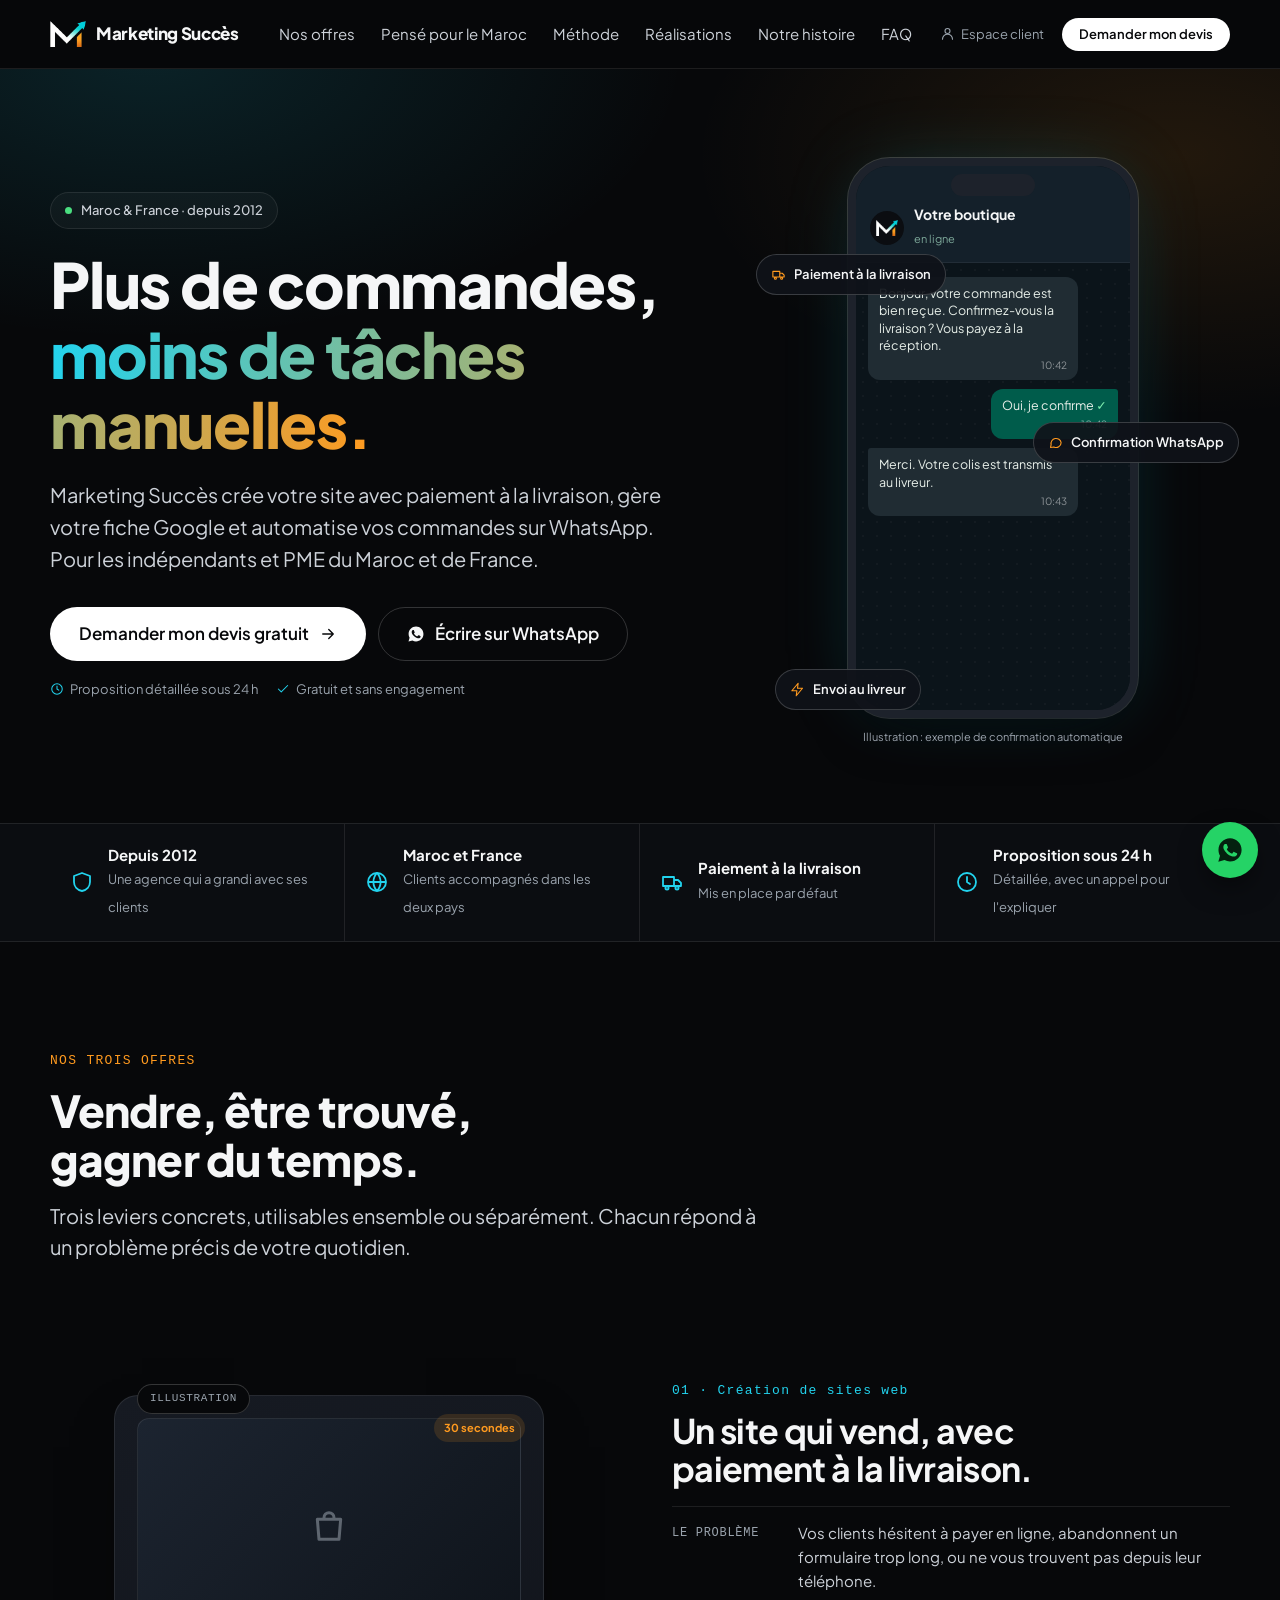
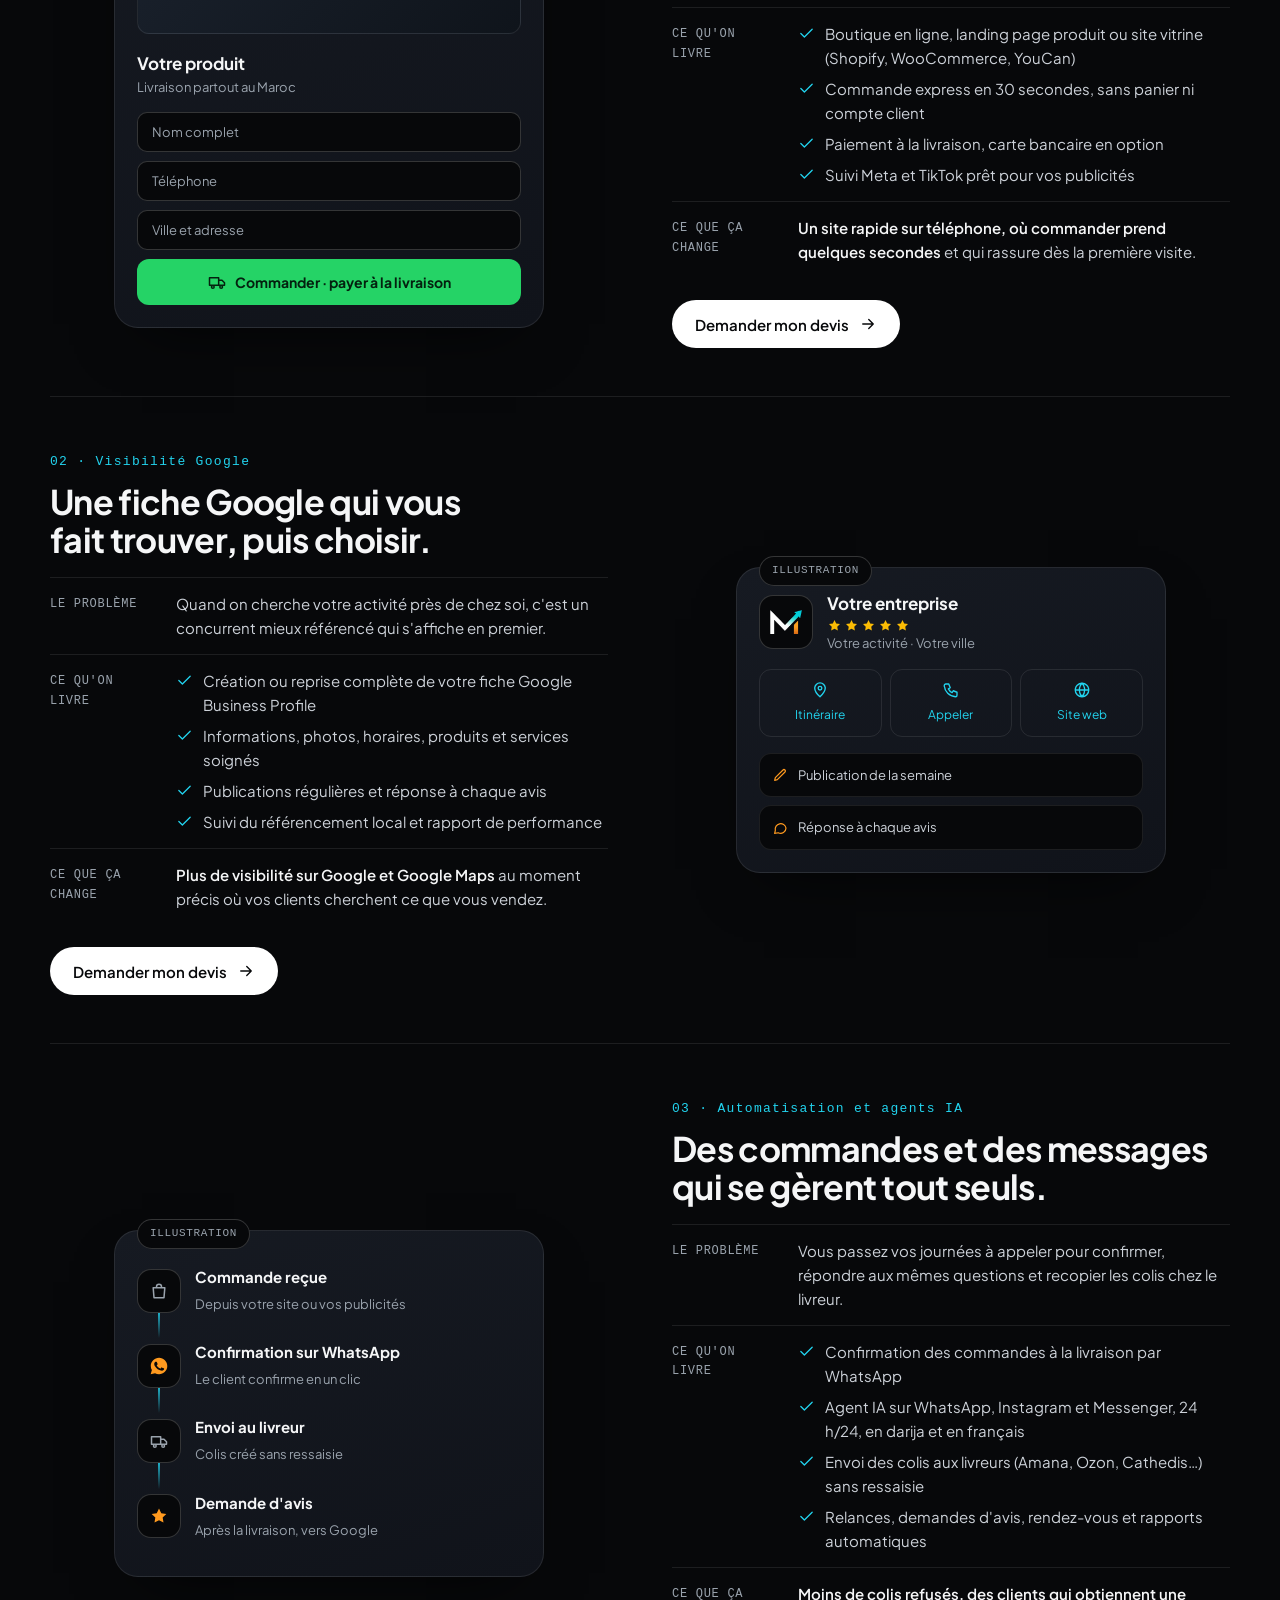
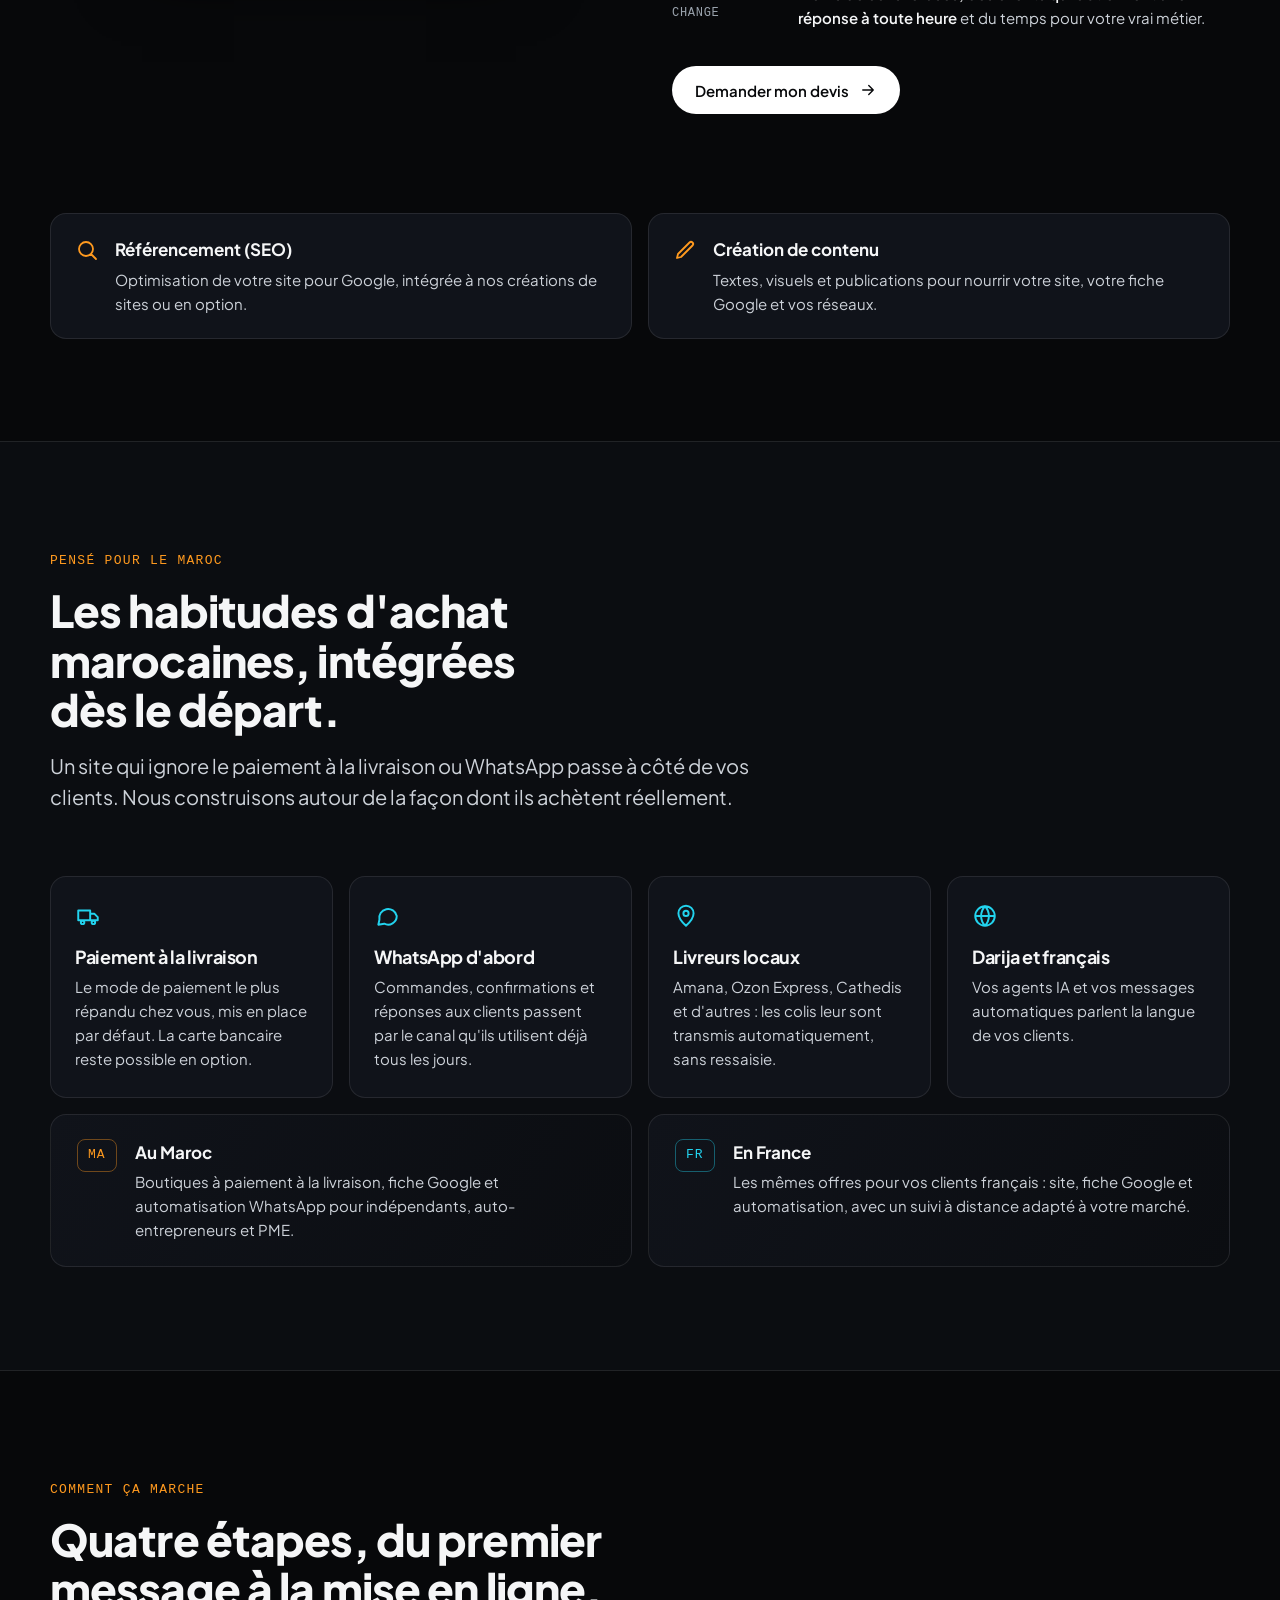
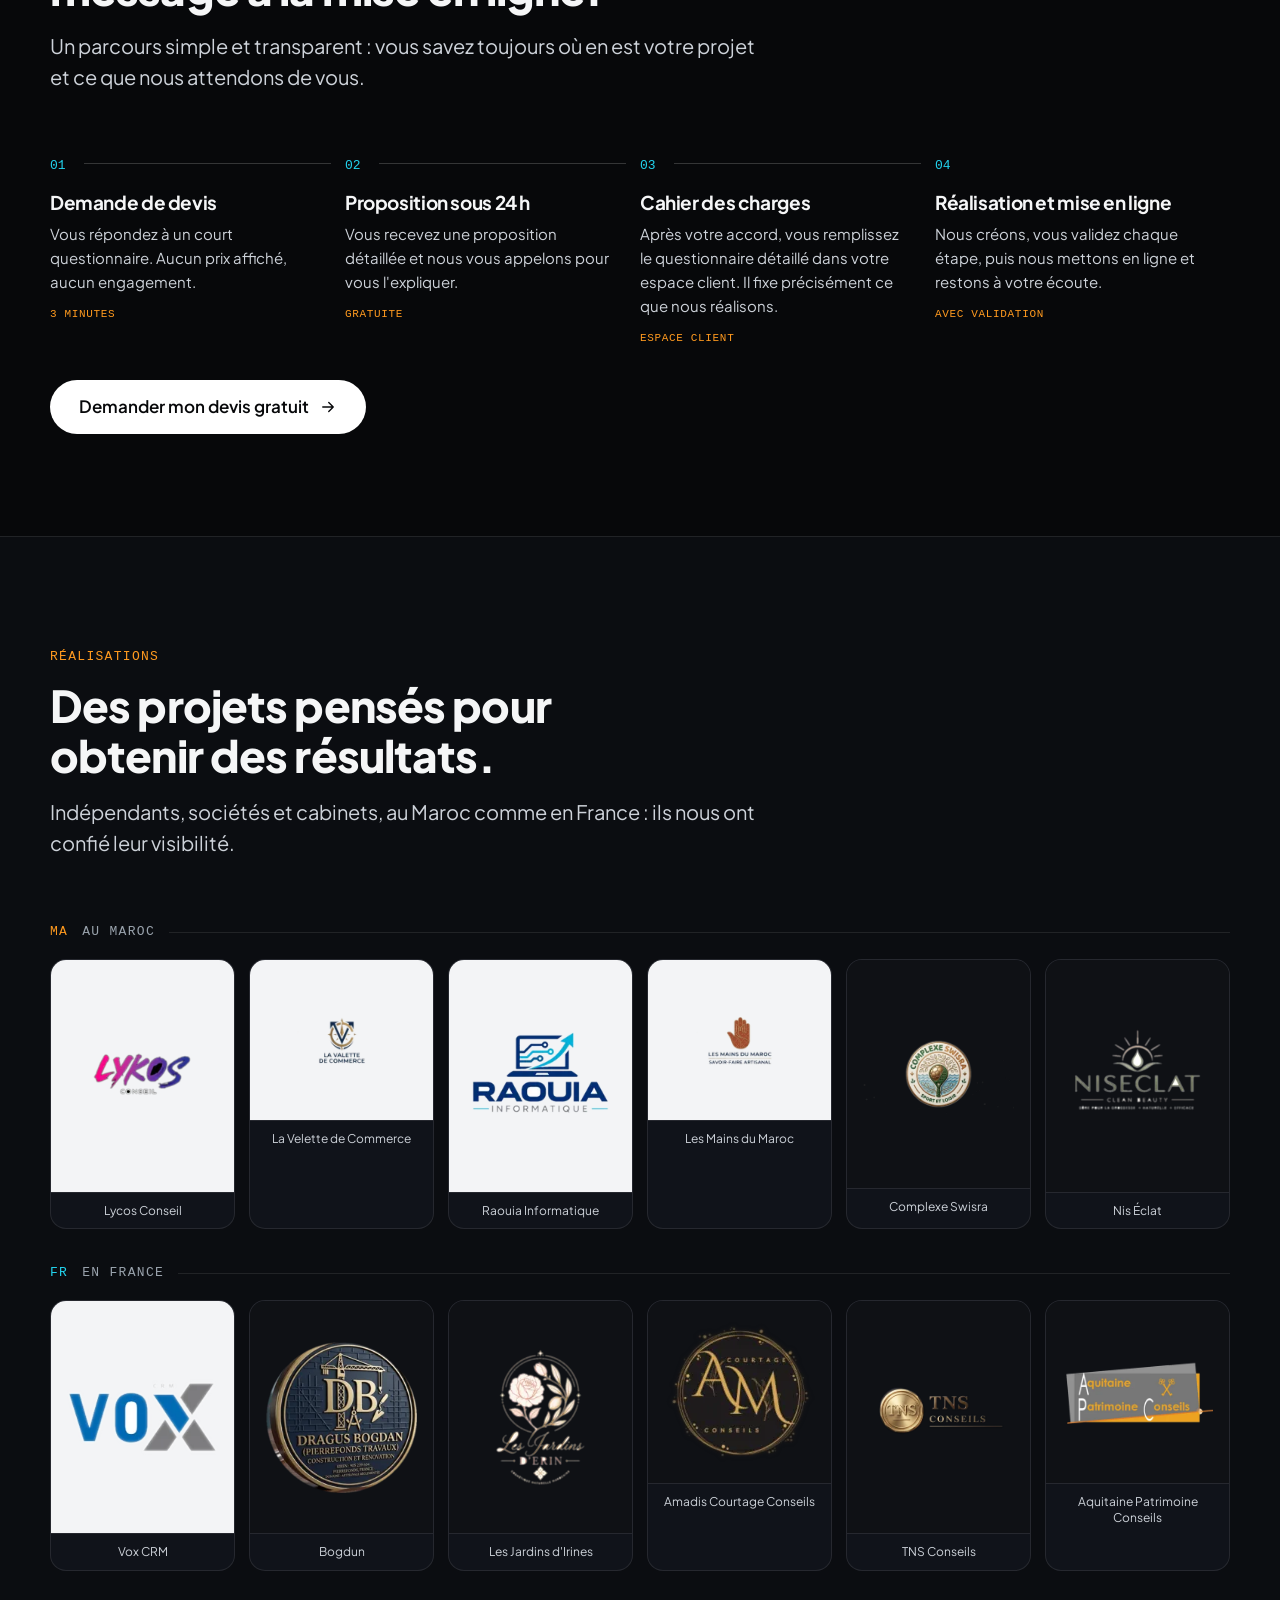
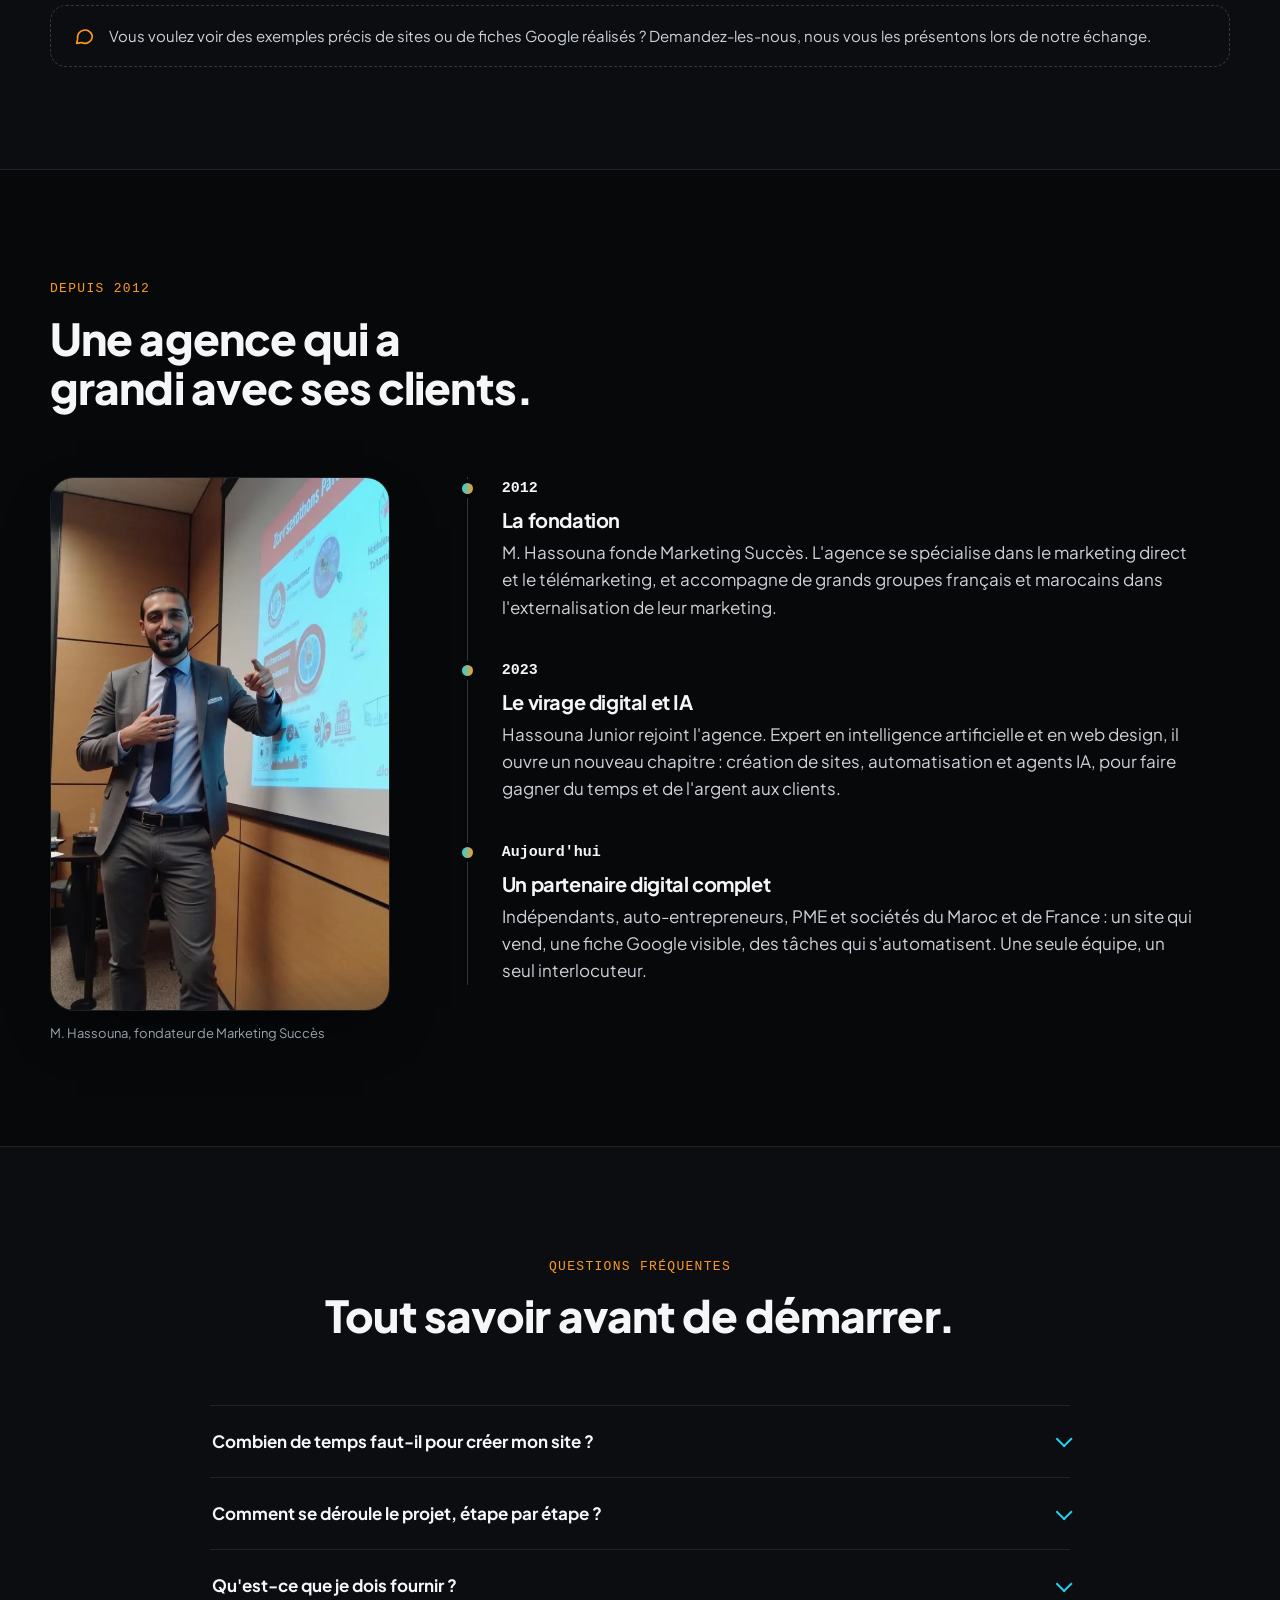
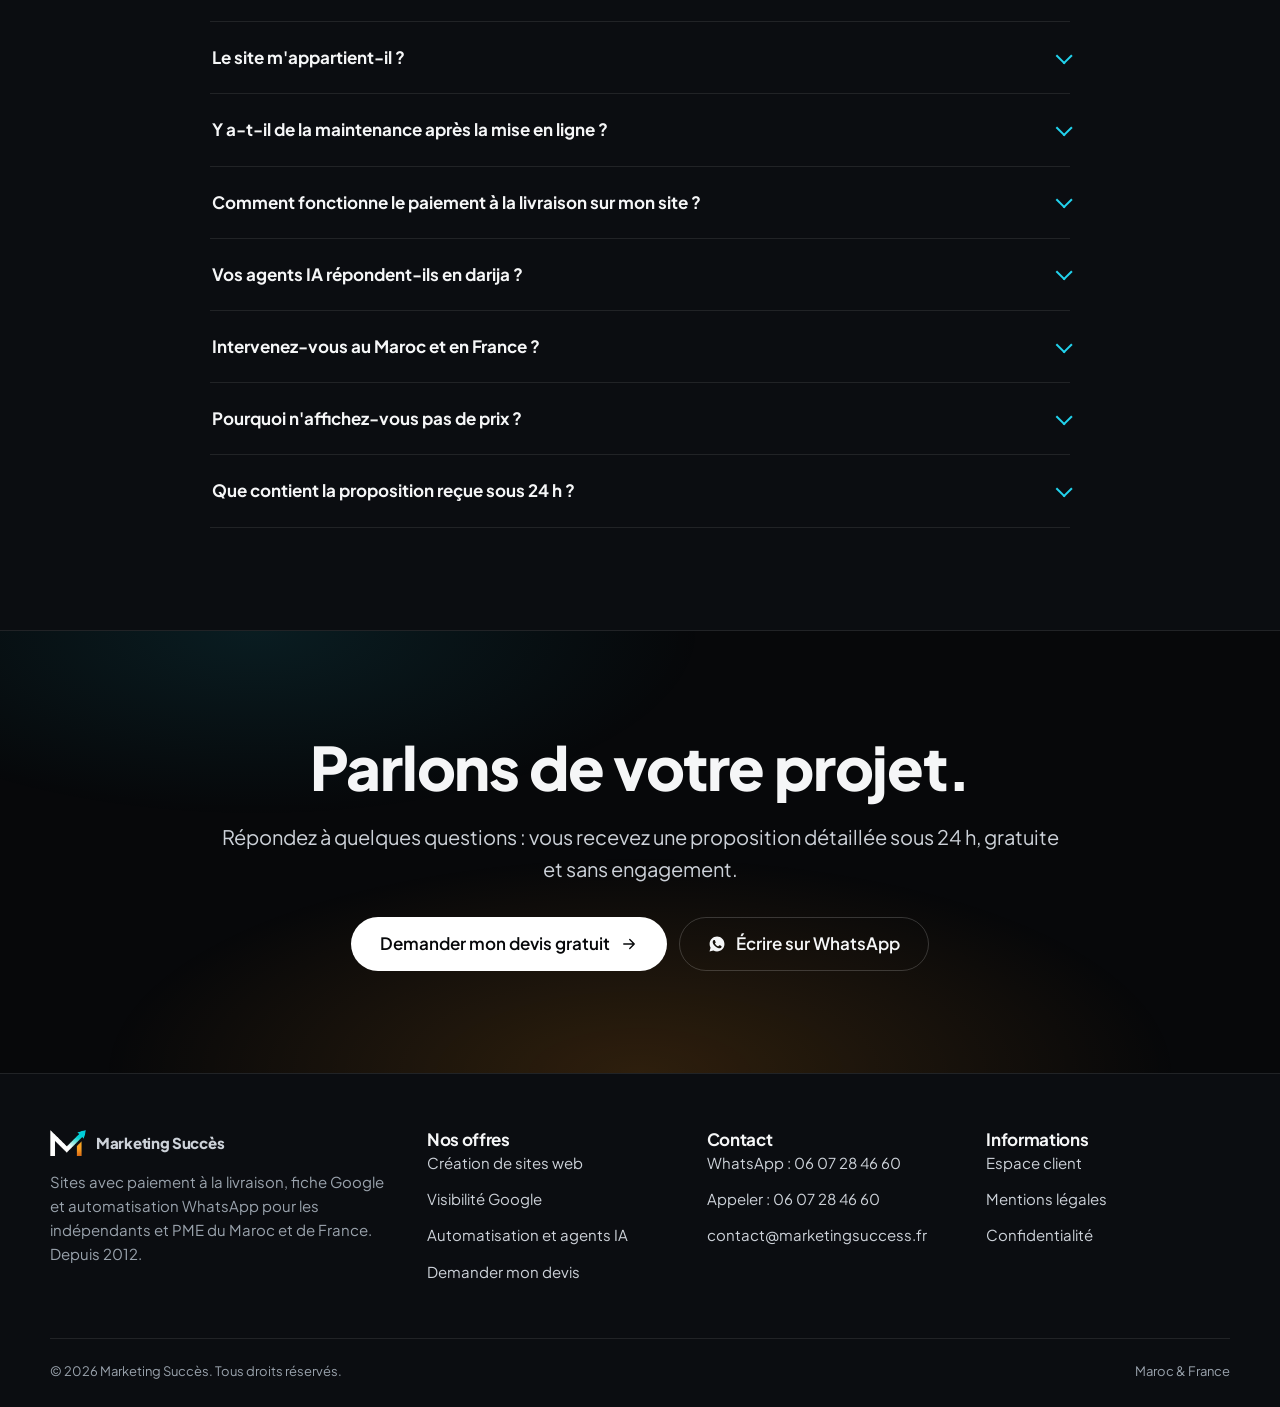
==== index.html @ b4bdc66e "Refonte 2026 : design system, home recentree sur 3 offres, devis, espace client serverless, SEO Co-A" ====
<!DOCTYPE html>
<html lang="fr">
<head>
<meta charset="UTF-8">
<meta name="viewport" content="width=device-width, initial-scale=1">
<title>Marketing Succès | Site e-commerce, fiche Google et automatisation WhatsApp au Maroc</title>
<meta name="description" content="Marketing Succès crée votre site avec paiement à la livraison, gère votre fiche Google et automatise vos commandes sur WhatsApp. Indépendants et PME du Maroc et de France. Proposition sous 24 h.">
<meta name="theme-color" content="#07080a">
<link rel="canonical" href="https://msmaroc.com/">
<link rel="alternate" hreflang="fr" href="https://msmaroc.com/">
<link rel="alternate" hreflang="fr-MA" href="https://msmaroc.com/">
<link rel="alternate" hreflang="fr-FR" href="https://msmaroc.com/">
<link rel="alternate" hreflang="x-default" href="https://msmaroc.com/">
<meta name="robots" content="index, follow, max-image-preview:large">
<link rel="icon" type="image/png" sizes="32x32" href="assets/favicon-32.png">
<link rel="icon" type="image/png" sizes="48x48" href="assets/favicon-48.png">
<link rel="apple-touch-icon" href="assets/apple-touch-icon.png">
<meta property="og:type" content="website">
<meta property="og:site_name" content="Marketing Succès">
<meta property="og:locale" content="fr_MA">
<meta property="og:url" content="https://msmaroc.com/">
<meta property="og:title" content="Marketing Succès | Site e-commerce, fiche Google et automatisation WhatsApp">
<meta property="og:description" content="Site avec paiement à la livraison, fiche Google et commandes confirmées automatiquement sur WhatsApp. Maroc et France. Proposition sous 24 h.">
<meta property="og:image" content="https://msmaroc.com/assets/og-image.jpg">
<meta property="og:image:width" content="1200">
<meta property="og:image:height" content="630">
<meta name="twitter:card" content="summary_large_image">
<meta name="twitter:title" content="Marketing Succès | Site e-commerce, fiche Google et automatisation WhatsApp">
<meta name="twitter:description" content="Site avec paiement à la livraison, fiche Google et commandes confirmées automatiquement sur WhatsApp. Maroc et France.">
<meta name="twitter:image" content="https://msmaroc.com/assets/og-image.jpg">
<script type="application/ld+json">
{
  "@context": "https://schema.org",
  "@graph": [
    {
      "@type": ["Organization", "ProfessionalService"],
      "@id": "https://msmaroc.com/#organization",
      "name": "Marketing Succès",
      "url": "https://msmaroc.com/",
      "logo": "https://msmaroc.com/assets/icon-192.png",
      "image": "https://msmaroc.com/assets/og-image.jpg",
      "description": "Agence de marketing digital fondée en 2012 : création de sites e-commerce avec paiement à la livraison, gestion de fiche Google Business Profile, automatisation et agents IA sur WhatsApp, pour les indépendants et PME du Maroc et de France.",
      "foundingDate": "2012",
      "founder": {"@type": "Person", "name": "Hassouna"},
      "telephone": "+212607284660",
      "email": "contact@marketingsuccess.fr",
      "areaServed": [{"@type": "Country", "name": "Maroc"}, {"@type": "Country", "name": "France"}],
      "knowsLanguage": ["fr", "ar"],
      "makesOffer": [
        {"@type": "Offer", "itemOffered": {"@type": "Service", "name": "Création de sites web et boutiques avec paiement à la livraison"}},
        {"@type": "Offer", "itemOffered": {"@type": "Service", "name": "Visibilité Google : fiche Google Business Profile"}},
        {"@type": "Offer", "itemOffered": {"@type": "Service", "name": "Automatisation et agents IA WhatsApp"}}
      ]
    },
    {
      "@type": "WebSite",
      "@id": "https://msmaroc.com/#website",
      "url": "https://msmaroc.com/",
      "name": "Marketing Succès",
      "inLanguage": "fr",
      "publisher": {"@id": "https://msmaroc.com/#organization"}
    }
  ]
}
</script>
<script type="application/ld+json">
{
  "@context": "https://schema.org",
  "@type": "FAQPage",
  "mainEntity": [
    {
      "@type": "Question",
      "name": "Combien de temps faut-il pour créer mon site ?",
      "acceptedAnswer": {
        "@type": "Answer",
        "text": "Cela dépend du nombre de produits, de pages et d'automatisations souhaités. Le délai précis vous est indiqué noir sur blanc dans la proposition que vous recevez sous 24 h, avant tout engagement."
      }
    },
    {
      "@type": "Question",
      "name": "Comment se déroule le projet, étape par étape ?",
      "acceptedAnswer": {
        "@type": "Answer",
        "text": "Vous demandez un devis, vous recevez une proposition détaillée sous 24 h et nous vous appelons pour l'expliquer. Si vous acceptez, vous remplissez le cahier des charges dans votre espace client, puis nous réalisons et vous validez chaque étape jusqu'à la mise en ligne."
      }
    },
    {
      "@type": "Question",
      "name": "Qu'est-ce que je dois fournir ?",
      "acceptedAnswer": {
        "@type": "Answer",
        "text": "Idéalement votre logo, vos photos, vos textes et la liste de vos produits avec leurs prix. Si vous n'avez pas tout, ce n'est pas bloquant : nous pouvons créer un logo, rédiger les textes ou prévoir un shooting. Le questionnaire de votre espace client liste précisément ce qui est utile."
      }
    },
    {
      "@type": "Question",
      "name": "Le site m'appartient-il ?",
      "acceptedAnswer": {
        "@type": "Answer",
        "text": "Les conditions concernant votre site, votre nom de domaine et vos comptes sont précisées dans la proposition, avant toute signature. Posez-nous la question lors de l'appel : nous répondons clairement."
      }
    },
    {
      "@type": "Question",
      "name": "Y a-t-il de la maintenance après la mise en ligne ?",
      "acceptedAnswer": {
        "@type": "Answer",
        "text": "Vous avez le choix : gérer votre site vous-même, avec une prise en main, ou nous confier la maintenance. L'option retenue figure dans votre proposition."
      }
    },
    {
      "@type": "Question",
      "name": "Comment fonctionne le paiement à la livraison sur mon site ?",
      "acceptedAnswer": {
        "@type": "Answer",
        "text": "Le client commande en une trentaine de secondes avec son nom, son téléphone, sa ville et son adresse. Il confirme sa commande sur WhatsApp, le colis part chez le livreur et il règle à la réception. La carte bancaire peut s'ajouter en option."
      }
    },
    {
      "@type": "Question",
      "name": "Vos agents IA répondent-ils en darija ?",
      "acceptedAnswer": {
        "@type": "Answer",
        "text": "Oui. Nos agents répondent en darija et en français, et aussi en arabe ou en anglais si vos clients le demandent. Vous choisissez le ton, et l'agent peut passer la main à une personne de votre équipe dans les cas que vous définissez."
      }
    },
    {
      "@type": "Question",
      "name": "Intervenez-vous au Maroc et en France ?",
      "acceptedAnswer": {
        "@type": "Answer",
        "text": "Oui. Nous accompagnons des indépendants, auto-entrepreneurs, PME et sociétés dans les deux pays, avec un suivi à distance adapté à chaque marché."
      }
    },
    {
      "@type": "Question",
      "name": "Pourquoi n'affichez-vous pas de prix ?",
      "acceptedAnswer": {
        "@type": "Answer",
        "text": "Chaque projet est différent : nombre de produits, de pages, d'automatisations. Après le questionnaire, nous établissons une proposition sur mesure avec le tarif et les modalités. Elle est gratuite et sans engagement."
      }
    },
    {
      "@type": "Question",
      "name": "Que contient la proposition reçue sous 24 h ?",
      "acceptedAnswer": {
        "@type": "Answer",
        "text": "Le détail de ce que nous réalisons, le calendrier et le tarif. Nous vous appelons ensuite pour la présenter et répondre à vos questions."
      }
    }
  ]
}
</script>
<link rel="preconnect" href="https://fonts.googleapis.com">
<link rel="preconnect" href="https://fonts.gstatic.com" crossorigin>
<link rel="preload" as="style" href="https://fonts.googleapis.com/css2?family=Plus+Jakarta+Sans:wght@400;500;600;700;800&display=swap" onload="this.onload=null;this.rel='stylesheet'">
<noscript><link rel="stylesheet" href="https://fonts.googleapis.com/css2?family=Plus+Jakarta+Sans:wght@400;500;600;700;800&display=swap"></noscript>
<link rel="stylesheet" href="css/site.css">
<script>document.documentElement.classList.add('js');setTimeout(function(){if(!window.__ms)document.documentElement.classList.add('reveal-all')},3000)</script>
</head>
<body class="has-cta-bar">
<a class="skip" href="#contenu">Aller au contenu</a>

<svg width="0" height="0" style="position:absolute" aria-hidden="true" focusable="false">
  <symbol id="i-arrow" viewBox="0 0 24 24"><path d="M5 12h14M13 6l6 6-6 6"/></symbol>
  <symbol id="i-check" viewBox="0 0 24 24"><path d="M20 6 9 17l-5-5"/></symbol>
  <symbol id="i-truck" viewBox="0 0 24 24"><path d="M3 7h11v9H3zM14 10h4l3 3v3h-7M7 19.5a1.6 1.6 0 1 0 0-3.2 1.6 1.6 0 0 0 0 3.2zM17 19.5a1.6 1.6 0 1 0 0-3.2 1.6 1.6 0 0 0 0 3.2z"/></symbol>
  <symbol id="i-star" viewBox="0 0 24 24"><path d="M12 3l2.7 5.6 6.1.9-4.4 4.3 1 6.1L12 17l-5.4 2.9 1-6.1L3.2 9.5l6.1-.9z"/></symbol>
  <symbol id="i-pin" viewBox="0 0 24 24"><path d="M12 21s7-6.2 7-11.5A7 7 0 0 0 5 9.5C5 14.8 12 21 12 21zM12 12a2.4 2.4 0 1 0 0-4.8 2.4 2.4 0 0 0 0 4.8z"/></symbol>
  <symbol id="i-bolt" viewBox="0 0 24 24"><path d="M13 2 3 14h8l-1 8 10-12h-8z"/></symbol>
  <symbol id="i-clock" viewBox="0 0 24 24"><path d="M12 7v5l3 2M12 21a9 9 0 1 0 0-18 9 9 0 0 0 0 18z"/></symbol>
  <symbol id="i-globe" viewBox="0 0 24 24"><path d="M12 21a9 9 0 1 0 0-18 9 9 0 0 0 0 18zM3 12h18M12 3c2.4 2.6 3.6 5.7 3.6 9s-1.2 6.4-3.6 9c-2.4-2.6-3.6-5.7-3.6-9S9.6 5.6 12 3z"/></symbol>
  <symbol id="i-chat" viewBox="0 0 24 24"><path d="M21 12a8 8 0 0 1-11.6 7.1L4 20l1-4.6A8 8 0 1 1 21 12z"/></symbol>
  <symbol id="i-phone" viewBox="0 0 24 24"><path d="M5 4h4l2 5-2.5 1.5a11 11 0 0 0 5 5L15 13l5 2v4a2 2 0 0 1-2 2A16 16 0 0 1 3 6a2 2 0 0 1 2-2z"/></symbol>
  <symbol id="i-user" viewBox="0 0 24 24"><path d="M12 12a4 4 0 1 0 0-8 4 4 0 0 0 0 8zM4 21a8 8 0 0 1 16 0"/></symbol>
  <symbol id="i-shield" viewBox="0 0 24 24"><path d="M12 3l8 3v6c0 4.5-3.2 8-8 9-4.8-1-8-4.5-8-9V6z"/></symbol>
  <symbol id="i-bag" viewBox="0 0 24 24"><path d="M5 8h14l-1 12H6zM9 8V7a3 3 0 0 1 6 0v1"/></symbol>
  <symbol id="i-search" viewBox="0 0 24 24"><path d="M11 18a7 7 0 1 0 0-14 7 7 0 0 0 0 14zM21 21l-5-5"/></symbol>
  <symbol id="i-pen" viewBox="0 0 24 24"><path d="M4 20l1-4L16.5 4.5a2.1 2.1 0 0 1 3 3L8 19z"/></symbol>
  <symbol id="i-wa" viewBox="0 0 24 24"><path d="M12.04 2C6.58 2 2.13 6.45 2.13 11.91c0 1.75.46 3.45 1.32 4.95L2 22l5.25-1.38a9.9 9.9 0 0 0 4.79 1.22h.01c5.46 0 9.9-4.45 9.9-9.91C21.95 6.45 17.5 2 12.04 2Zm5.8 14.2c-.25.7-1.44 1.33-1.98 1.38-.53.05-1.03.24-3.46-.72-2.91-1.15-4.77-4.1-4.91-4.29-.15-.19-1.19-1.58-1.19-3.02 0-1.44.75-2.14 1.02-2.43.27-.29.59-.36.79-.36.2 0 .39 0 .56.01.18.01.42-.07.66.5.25.58.84 2.02.91 2.17.07.15.12.32.02.51-.1.19-.15.31-.3.48-.15.17-.31.38-.44.51-.15.15-.3.31-.13.6.17.29.76 1.25 1.63 2.03 1.12 1 2.06 1.31 2.35 1.46.29.15.46.12.63-.07.17-.19.73-.85.92-1.14.19-.29.39-.24.66-.15.27.1 1.7.8 1.99.95.29.15.48.22.55.34.07.12.07.69-.18 1.39Z"/></symbol>
</svg>

<header class="site-header">
  <div class="wrap nav">
    <a class="brand" href="index.html" aria-label="Marketing Succès, accueil"><img src="assets/logo-mark.webp" alt="" width="36" height="26"><span>Marketing Succès</span></a>
    <nav class="nav-links" id="nav-links" aria-label="Navigation principale">
      <a href="#offres">Nos offres</a>
      <a href="#maroc">Pensé pour le Maroc</a>
      <a href="#methode">Méthode</a>
      <a href="#realisations">Réalisations</a>
      <a href="#histoire">Notre histoire</a>
      <a href="#faq">FAQ</a>
      <a href="espace-client.html" class="only-m">Espace client</a>
    </nav>
    <div class="nav-right">
      <a class="nav-client" href="espace-client.html"><svg class="ico" aria-hidden="true"><use href="#i-user"/></svg>Espace client</a>
      <a class="btn primary small" href="devis.html" data-loc="header">Demander mon devis</a>
      <button class="nav-toggle" type="button" aria-label="Ouvrir le menu" aria-expanded="false" aria-controls="nav-links"><span></span></button>
    </div>
  </div>
</header>

<main id="contenu">

  <!-- ========== HERO ========== -->
  <section class="hero">
    <div class="wrap hero-grid">
      <div>
        <p class="badge rise" style="--i:0"><i></i>Maroc &amp; France · depuis 2012</p>
        <h1 class="rise" style="--i:1">Plus de commandes, <span class="grad">moins de tâches manuelles.</span></h1>
        <p class="lead rise" style="--i:2">Marketing Succès crée votre site avec paiement à la livraison, gère votre fiche Google et automatise vos commandes sur WhatsApp. Pour les indépendants et PME du Maroc et de France.</p>
        <div class="hero-cta rise" style="--i:3">
          <a class="btn primary lg" href="devis.html" data-loc="hero">Demander mon devis gratuit <svg class="ico" aria-hidden="true"><use href="#i-arrow"/></svg></a>
          <a class="btn ghost lg" href="https://wa.me/212607284660?text=Bonjour%20Marketing%20Succ%C3%A8s%2C%20je%20souhaite%20en%20savoir%20plus%20sur%20vos%20services." target="_blank" rel="noopener" data-loc="hero"><svg class="ico ico-fill" aria-hidden="true"><use href="#i-wa"/></svg>Écrire sur WhatsApp</a>
        </div>
        <p class="hero-note rise" style="--i:4">
          <span><svg class="ico" aria-hidden="true"><use href="#i-clock"/></svg>Proposition détaillée sous 24 h</span>
          <span><svg class="ico" aria-hidden="true"><use href="#i-check"/></svg>Gratuit et sans engagement</span>
        </p>
      </div>

      <div class="hero-visual rise" style="--i:3" aria-label="Exemple de conversation WhatsApp de confirmation de commande">
        <div class="phone" role="img" aria-label="Illustration : un client confirme sa commande à la livraison sur WhatsApp">
          <div class="phone-bar">
            <span class="phone-av"><img src="assets/logo-mark.webp" alt="" width="22" height="16"></span>
            <div><b>Votre boutique</b><small>en ligne</small></div>
          </div>
          <div class="chat">
            <div class="msg in" style="--k:0">Bonjour, votre commande est bien reçue. Confirmez-vous la livraison ? Vous payez à la réception.<small>10:42</small></div>
            <div class="msg out" style="--k:1">Oui, je confirme <span class="ok">✓</span><small>10:42</small></div>
            <div class="msg in" style="--k:2">Merci. Votre colis est transmis au livreur.<small>10:43</small></div>
          </div>
        </div>
        <span class="chip-float a"><svg class="ico" aria-hidden="true"><use href="#i-truck"/></svg>Paiement à la livraison</span>
        <span class="chip-float b"><svg class="ico" aria-hidden="true"><use href="#i-chat"/></svg>Confirmation WhatsApp</span>
        <span class="chip-float c"><svg class="ico" aria-hidden="true"><use href="#i-bolt"/></svg>Envoi au livreur</span>
        <span class="caption">Illustration : exemple de confirmation automatique</span>
      </div>
    </div>
  </section>

  <div class="facts" aria-label="En bref">
    <div class="wrap facts-row">
      <div class="fact"><svg class="ico" aria-hidden="true"><use href="#i-shield"/></svg><div><b>Depuis 2012</b><span>Une agence qui a grandi avec ses clients</span></div></div>
      <div class="fact"><svg class="ico" aria-hidden="true"><use href="#i-globe"/></svg><div><b>Maroc et France</b><span>Clients accompagnés dans les deux pays</span></div></div>
      <div class="fact"><svg class="ico" aria-hidden="true"><use href="#i-truck"/></svg><div><b>Paiement à la livraison</b><span>Mis en place par défaut</span></div></div>
      <div class="fact"><svg class="ico" aria-hidden="true"><use href="#i-clock"/></svg><div><b>Proposition sous 24 h</b><span>Détaillée, avec un appel pour l'expliquer</span></div></div>
    </div>
  </div>

  <!-- ========== OFFRES ========== -->
  <section class="section" id="offres">
    <div class="wrap">
      <div class="sec-head reveal">
        <span class="eyebrow">Nos trois offres</span>
        <h2>Vendre, être trouvé, gagner du temps.</h2>
        <p>Trois leviers concrets, utilisables ensemble ou séparément. Chacun répond à un problème précis de votre quotidien.</p>
      </div>

      <article class="offer reveal">
        <div>
          <span class="offer-num">01 · Création de sites web</span>
          <h3>Un site qui vend, avec paiement à la livraison.</h3>
          <dl>
            <div class="offer-row"><dt>Le problème</dt><dd>Vos clients hésitent à payer en ligne, abandonnent un formulaire trop long, ou ne vous trouvent pas depuis leur téléphone.</dd></div>
            <div class="offer-row"><dt>Ce qu'on livre</dt><dd><ul class="ticks">
              <li><svg class="ico" aria-hidden="true"><use href="#i-check"/></svg>Boutique en ligne, landing page produit ou site vitrine (Shopify, WooCommerce, YouCan)</li>
              <li><svg class="ico" aria-hidden="true"><use href="#i-check"/></svg>Commande express en 30 secondes, sans panier ni compte client</li>
              <li><svg class="ico" aria-hidden="true"><use href="#i-check"/></svg>Paiement à la livraison, carte bancaire en option</li>
              <li><svg class="ico" aria-hidden="true"><use href="#i-check"/></svg>Suivi Meta et TikTok prêt pour vos publicités</li>
            </ul></dd></div>
            <div class="offer-row"><dt>Ce que ça change</dt><dd><strong>Un site rapide sur téléphone, où commander prend quelques secondes</strong> et qui rassure dès la première visite.</dd></div>
          </dl>
          <div class="offer-cta"><a class="btn primary" href="devis.html?offre=web" data-loc="offre-web">Demander mon devis <svg class="ico" aria-hidden="true"><use href="#i-arrow"/></svg></a></div>
        </div>
        <div class="offer-media">
          <div class="vis" role="img" aria-label="Illustration : page produit avec formulaire de commande express à la livraison">
            <span class="vis-tag">Illustration</span>
            <span class="speed">30 secondes</span>
            <div class="shop-img"><svg class="ico" aria-hidden="true"><use href="#i-bag"/></svg></div>
            <div class="shop-title">Votre produit</div>
            <div class="shop-sub">Livraison partout au Maroc</div>
            <div class="fake-field">Nom complet</div>
            <div class="fake-field">Téléphone</div>
            <div class="fake-field">Ville et adresse</div>
            <div class="fake-btn"><svg class="ico" aria-hidden="true"><use href="#i-truck"/></svg>Commander · payer à la livraison</div>
          </div>
        </div>
      </article>

      <article class="offer reveal">
        <div>
          <span class="offer-num">02 · Visibilité Google</span>
          <h3>Une fiche Google qui vous fait trouver, puis choisir.</h3>
          <dl>
            <div class="offer-row"><dt>Le problème</dt><dd>Quand on cherche votre activité près de chez soi, c'est un concurrent mieux référencé qui s'affiche en premier.</dd></div>
            <div class="offer-row"><dt>Ce qu'on livre</dt><dd><ul class="ticks">
              <li><svg class="ico" aria-hidden="true"><use href="#i-check"/></svg>Création ou reprise complète de votre fiche Google Business Profile</li>
              <li><svg class="ico" aria-hidden="true"><use href="#i-check"/></svg>Informations, photos, horaires, produits et services soignés</li>
              <li><svg class="ico" aria-hidden="true"><use href="#i-check"/></svg>Publications régulières et réponse à chaque avis</li>
              <li><svg class="ico" aria-hidden="true"><use href="#i-check"/></svg>Suivi du référencement local et rapport de performance</li>
            </ul></dd></div>
            <div class="offer-row"><dt>Ce que ça change</dt><dd><strong>Plus de visibilité sur Google et Google Maps</strong> au moment précis où vos clients cherchent ce que vous vendez.</dd></div>
          </dl>
          <div class="offer-cta"><a class="btn primary" href="devis.html?offre=google" data-loc="offre-google">Demander mon devis <svg class="ico" aria-hidden="true"><use href="#i-arrow"/></svg></a></div>
        </div>
        <div class="offer-media">
          <div class="vis" role="img" aria-label="Illustration : fiche Google Business Profile optimisée">
            <span class="vis-tag">Illustration</span>
            <div class="gcard-top">
              <span class="gcard-logo"><img src="assets/logo-mark.webp" alt="" width="32" height="23"></span>
              <div>
                <div class="gcard-name">Votre entreprise</div>
                <div class="stars" aria-hidden="true"><svg class="ico ico-fill"><use href="#i-star"/></svg><svg class="ico ico-fill"><use href="#i-star"/></svg><svg class="ico ico-fill"><use href="#i-star"/></svg><svg class="ico ico-fill"><use href="#i-star"/></svg><svg class="ico ico-fill"><use href="#i-star"/></svg></div>
                <div class="gcard-meta">Votre activité · Votre ville</div>
              </div>
            </div>
            <div class="gcard-actions">
              <span><svg class="ico" aria-hidden="true"><use href="#i-pin"/></svg>Itinéraire</span>
              <span><svg class="ico" aria-hidden="true"><use href="#i-phone"/></svg>Appeler</span>
              <span><svg class="ico" aria-hidden="true"><use href="#i-globe"/></svg>Site web</span>
            </div>
            <div class="gcard-line"><svg class="ico" aria-hidden="true"><use href="#i-pen"/></svg>Publication de la semaine</div>
            <div class="gcard-line"><svg class="ico" aria-hidden="true"><use href="#i-chat"/></svg>Réponse à chaque avis</div>
          </div>
        </div>
      </article>

      <article class="offer reveal">
        <div>
          <span class="offer-num">03 · Automatisation et agents IA</span>
          <h3>Des commandes et des messages qui se gèrent tout seuls.</h3>
          <dl>
            <div class="offer-row"><dt>Le problème</dt><dd>Vous passez vos journées à appeler pour confirmer, répondre aux mêmes questions et recopier les colis chez le livreur.</dd></div>
            <div class="offer-row"><dt>Ce qu'on livre</dt><dd><ul class="ticks">
              <li><svg class="ico" aria-hidden="true"><use href="#i-check"/></svg>Confirmation des commandes à la livraison par WhatsApp</li>
              <li><svg class="ico" aria-hidden="true"><use href="#i-check"/></svg>Agent IA sur WhatsApp, Instagram et Messenger, 24 h/24, en darija et en français</li>
              <li><svg class="ico" aria-hidden="true"><use href="#i-check"/></svg>Envoi des colis aux livreurs (Amana, Ozon, Cathedis…) sans ressaisie</li>
              <li><svg class="ico" aria-hidden="true"><use href="#i-check"/></svg>Relances, demandes d'avis, rendez-vous et rapports automatiques</li>
            </ul></dd></div>
            <div class="offer-row"><dt>Ce que ça change</dt><dd><strong>Moins de colis refusés, des clients qui obtiennent une réponse à toute heure</strong> et du temps pour votre vrai métier.</dd></div>
          </dl>
          <div class="offer-cta"><a class="btn primary" href="devis.html?offre=ia" data-loc="offre-ia">Demander mon devis <svg class="ico" aria-hidden="true"><use href="#i-arrow"/></svg></a></div>
        </div>
        <div class="offer-media">
          <div class="vis" role="img" aria-label="Illustration : enchaînement automatique commande, confirmation WhatsApp, envoi au livreur, demande d'avis">
            <span class="vis-tag">Illustration</span>
            <div class="flow">
              <div class="flow-step"><span class="flow-dot"><svg class="ico" aria-hidden="true"><use href="#i-bag"/></svg></span><div><b>Commande reçue</b><span>Depuis votre site ou vos publicités</span></div></div>
              <div class="flow-step"><span class="flow-dot"><svg class="ico ico-fill" aria-hidden="true"><use href="#i-wa"/></svg></span><div><b>Confirmation sur WhatsApp</b><span>Le client confirme en un clic</span></div></div>
              <div class="flow-step"><span class="flow-dot"><svg class="ico" aria-hidden="true"><use href="#i-truck"/></svg></span><div><b>Envoi au livreur</b><span>Colis créé sans ressaisie</span></div></div>
              <div class="flow-step"><span class="flow-dot"><svg class="ico ico-fill" aria-hidden="true"><use href="#i-star"/></svg></span><div><b>Demande d'avis</b><span>Après la livraison, vers Google</span></div></div>
            </div>
          </div>
        </div>
      </article>

      <div class="also reveal">
        <div class="also-card"><svg class="ico" aria-hidden="true"><use href="#i-search"/></svg><div><b>Référencement (SEO)</b><p>Optimisation de votre site pour Google, intégrée à nos créations de sites ou en option.</p></div></div>
        <div class="also-card"><svg class="ico" aria-hidden="true"><use href="#i-pen"/></svg><div><b>Création de contenu</b><p>Textes, visuels et publications pour nourrir votre site, votre fiche Google et vos réseaux.</p></div></div>
      </div>
    </div>
  </section>

  <!-- ========== MAROC (+ FRANCE) ========== -->
  <section class="section alt" id="maroc">
    <div class="wrap">
      <div class="sec-head reveal">
        <span class="eyebrow">Pensé pour le Maroc</span>
        <h2>Les habitudes d'achat marocaines, intégrées dès le départ.</h2>
        <p>Un site qui ignore le paiement à la livraison ou WhatsApp passe à côté de vos clients. Nous construisons autour de la façon dont ils achètent réellement.</p>
      </div>
      <div class="maroc-grid">
        <div class="card reveal" style="--d:0"><svg class="ico" aria-hidden="true"><use href="#i-truck"/></svg><h3>Paiement à la livraison</h3><p>Le mode de paiement le plus répandu chez vous, mis en place par défaut. La carte bancaire reste possible en option.</p></div>
        <div class="card reveal" style="--d:1"><svg class="ico" aria-hidden="true"><use href="#i-chat"/></svg><h3>WhatsApp d'abord</h3><p>Commandes, confirmations et réponses aux clients passent par le canal qu'ils utilisent déjà tous les jours.</p></div>
        <div class="card reveal" style="--d:2"><svg class="ico" aria-hidden="true"><use href="#i-pin"/></svg><h3>Livreurs locaux</h3><p>Amana, Ozon Express, Cathedis et d'autres : les colis leur sont transmis automatiquement, sans ressaisie.</p></div>
        <div class="card reveal" style="--d:3"><svg class="ico" aria-hidden="true"><use href="#i-globe"/></svg><h3>Darija et français</h3><p>Vos agents IA et vos messages automatiques parlent la langue de vos clients.</p></div>
      </div>
      <div class="zones reveal">
        <div class="zone ma"><span class="zone-tag">MA</span><div><b>Au Maroc</b><p>Boutiques à paiement à la livraison, fiche Google et automatisation WhatsApp pour indépendants, auto-entrepreneurs et PME.</p></div></div>
        <div class="zone fr"><span class="zone-tag">FR</span><div><b>En France</b><p>Les mêmes offres pour vos clients français : site, fiche Google et automatisation, avec un suivi à distance adapté à votre marché.</p></div></div>
      </div>
    </div>
  </section>

  <!-- ========== COMMENT ÇA MARCHE ========== -->
  <section class="section" id="methode">
    <div class="wrap">
      <div class="sec-head reveal">
        <span class="eyebrow">Comment ça marche</span>
        <h2>Quatre étapes, du premier message à la mise en ligne.</h2>
        <p>Un parcours simple et transparent : vous savez toujours où en est votre projet et ce que nous attendons de vous.</p>
      </div>
      <ol class="steps">
        <li class="step reveal" style="--d:0"><h3>Demande de devis</h3><p>Vous répondez à un court questionnaire. Aucun prix affiché, aucun engagement.</p><span class="tagline">3 minutes</span></li>
        <li class="step reveal" style="--d:1"><h3>Proposition sous 24 h</h3><p>Vous recevez une proposition détaillée et nous vous appelons pour vous l'expliquer.</p><span class="tagline">Gratuite</span></li>
        <li class="step reveal" style="--d:2"><h3>Cahier des charges</h3><p>Après votre accord, vous remplissez le questionnaire détaillé dans votre espace client. Il fixe précisément ce que nous réalisons.</p><span class="tagline">Espace client</span></li>
        <li class="step reveal" style="--d:3"><h3>Réalisation et mise en ligne</h3><p>Nous créons, vous validez chaque étape, puis nous mettons en ligne et restons à votre écoute.</p><span class="tagline">Avec validation</span></li>
      </ol>
      <div class="hero-cta reveal"><a class="btn primary lg" href="devis.html" data-loc="methode">Demander mon devis gratuit <svg class="ico" aria-hidden="true"><use href="#i-arrow"/></svg></a></div>
    </div>
  </section>

  <!-- ========== RÉALISATIONS ========== -->
  <section class="section alt" id="realisations">
    <div class="wrap">
      <div class="sec-head reveal">
        <span class="eyebrow">Réalisations</span>
        <h2>Des projets pensés pour obtenir des résultats.</h2>
        <p>Indépendants, sociétés et cabinets, au Maroc comme en France : ils nous ont confié leur visibilité.</p>
      </div>

      <!-- À COMPLÉTER : pour chaque client, ajouter une carte « projet » (capture du site, secteur, objectif, prestation réalisée,
           résultat mesurable RÉEL uniquement). Ne publier aucun chiffre non vérifié. -->
      <p class="logos-label reveal"><em>MA</em> Au Maroc</p>
      <div class="logos">
        <div class="logo-tile reveal"><div class="logo-img lt"><img src="assets/clients/lycos-conseil-ma.webp" alt="Logo Lycos Conseil" width="200" height="200" loading="lazy" decoding="async"></div><p>Lycos Conseil</p></div>
        <div class="logo-tile reveal" style="--d:1"><div class="logo-img lt"><img src="assets/clients/la-velette-de-commerce-ma.webp" alt="Logo La Velette de Commerce" width="360" height="128" loading="lazy" decoding="async"></div><p>La Velette de Commerce</p></div>
        <div class="logo-tile reveal" style="--d:2"><div class="logo-img lt"><img src="assets/clients/raouia-informatique-ma.webp" alt="Logo Raouia Informatique" width="200" height="200" loading="lazy" decoding="async"></div><p>Raouia Informatique</p></div>
        <div class="logo-tile reveal" style="--d:3"><div class="logo-img lt"><img src="assets/clients/les-mains-du-maroc-ma.webp" alt="Logo Les Mains du Maroc" width="360" height="128" loading="lazy" decoding="async"></div><p>Les Mains du Maroc</p></div>
        <div class="logo-tile reveal" style="--d:4"><div class="logo-img"><img src="assets/clients/complexe-swisra-ma.webp" alt="Logo Complexe Swisra" width="360" height="196" loading="lazy" decoding="async"></div><p>Complexe Swisra</p></div>
        <div class="logo-tile reveal" style="--d:5"><div class="logo-img"><img src="assets/clients/nis-eclat-ma.webp" alt="Logo Niseclat" width="200" height="200" loading="lazy" decoding="async"></div><p>Nis Éclat</p></div>
      </div>
      <p class="logos-label fr reveal"><em>FR</em> En France</p>
      <div class="logos">
        <div class="logo-tile reveal"><div class="logo-img lt"><img src="assets/clients/voxcrm-fr.webp" alt="Logo Vox CRM" width="200" height="200" loading="lazy" decoding="async"></div><p>Vox CRM</p></div>
        <div class="logo-tile reveal" style="--d:1"><div class="logo-img"><img src="assets/clients/bogdun-fr.webp" alt="Logo Bogdun" width="200" height="200" loading="lazy" decoding="async"></div><p>Bogdun</p></div>
        <div class="logo-tile reveal" style="--d:2"><div class="logo-img"><img src="assets/clients/les-jardins-dirines-fr.webp" alt="Logo Les Jardins d'Irines" width="200" height="200" loading="lazy" decoding="async"></div><p>Les Jardins d'Irines</p></div>
        <div class="logo-tile reveal" style="--d:3"><div class="logo-img"><img src="assets/clients/amadis-courtage-fr.webp" alt="Logo Amadis Courtage Conseils" width="150" height="150" loading="lazy" decoding="async"></div><p>Amadis Courtage Conseils</p></div>
        <div class="logo-tile reveal" style="--d:4"><div class="logo-img"><img src="assets/clients/tns-conseil-fr.webp" alt="Logo TNS Conseils" width="357" height="200" loading="lazy" decoding="async"></div><p>TNS Conseils</p></div>
        <div class="logo-tile reveal" style="--d:5"><div class="logo-img"><img src="assets/clients/aquitaine-patrimoine-conseils-fr.webp" alt="Logo Aquitaine Patrimoine Conseils" width="360" height="150" loading="lazy" decoding="async"></div><p>Aquitaine Patrimoine Conseils</p></div>
      </div>

      <!-- À COMPLÉTER : témoignages nominatifs (nom, entreprise, ville, accord écrit du client). Aucun témoignage anonyme n'est affiché. -->
      <div class="proof-note reveal"><svg class="ico" aria-hidden="true"><use href="#i-chat"/></svg><p>Vous voulez voir des exemples précis de sites ou de fiches Google réalisés ? Demandez-les-nous, nous vous les présentons lors de notre échange.</p></div>
    </div>
  </section>

  <!-- ========== HISTOIRE ========== -->
  <section class="section" id="histoire">
    <div class="wrap">
      <div class="sec-head reveal">
        <span class="eyebrow">Depuis 2012</span>
        <h2>Une agence qui a grandi avec ses clients.</h2>
      </div>
      <div class="story">
        <figure class="reveal">
          <picture>
            <source srcset="assets/hassouna-fondateur.webp" type="image/webp">
            <img src="assets/hassouna-fondateur.jpg" alt="M. Hassouna, fondateur de Marketing Succès, lors d'une présentation client" width="640" height="1008" loading="lazy" decoding="async">
          </picture>
          <figcaption>M. Hassouna, fondateur de Marketing Succès</figcaption>
        </figure>
        <ol class="timeline">
          <li class="tl reveal"><time datetime="2012">2012</time><h3>La fondation</h3><p>M. Hassouna fonde Marketing Succès. L'agence se spécialise dans le marketing direct et le télémarketing, et accompagne de grands groupes français et marocains dans l'externalisation de leur marketing.</p></li>
          <li class="tl reveal"><time datetime="2023">2023</time><h3>Le virage digital et IA</h3><p>Hassouna Junior rejoint l'agence. Expert en intelligence artificielle et en web design, il ouvre un nouveau chapitre : création de sites, automatisation et agents IA, pour faire gagner du temps et de l'argent aux clients.</p></li>
          <li class="tl reveal"><time>Aujourd'hui</time><h3>Un partenaire digital complet</h3><p>Indépendants, auto-entrepreneurs, PME et sociétés du Maroc et de France : un site qui vend, une fiche Google visible, des tâches qui s'automatisent. Une seule équipe, un seul interlocuteur.</p></li>
        </ol>
      </div>
    </div>
  </section>

  <!-- ========== FAQ ========== -->
  <section class="section alt" id="faq">
    <div class="wrap">
      <div class="sec-head center reveal">
        <span class="eyebrow">Questions fréquentes</span>
        <h2>Tout savoir avant de démarrer.</h2>
      </div>
      <!-- À COMPLÉTER : délais types par offre (site vitrine, boutique, fiche Google, automatisation), conditions de propriété du site,
           conditions et tarifs de maintenance. Les réponses ci-dessous restent volontairement générales tant que ces points ne sont pas fournis. -->
      <div class="faq reveal">
        <details><summary>Combien de temps faut-il pour créer mon site ?</summary><div><p>Cela dépend du nombre de produits, de pages et d'automatisations souhaités. Le délai précis vous est indiqué noir sur blanc dans la proposition que vous recevez sous 24 h, avant tout engagement.</p></div></details>
        <details><summary>Comment se déroule le projet, étape par étape ?</summary><div><p>Vous demandez un devis, vous recevez une proposition détaillée sous 24 h et nous vous appelons pour l'expliquer. Si vous acceptez, vous remplissez le cahier des charges dans votre espace client, puis nous réalisons et vous validez chaque étape jusqu'à la mise en ligne.</p></div></details>
        <details><summary>Qu'est-ce que je dois fournir ?</summary><div><p>Idéalement votre logo, vos photos, vos textes et la liste de vos produits avec leurs prix. Si vous n'avez pas tout, ce n'est pas bloquant : nous pouvons créer un logo, rédiger les textes ou prévoir un shooting. Le questionnaire de votre espace client liste précisément ce qui est utile.</p></div></details>
        <details><summary>Le site m'appartient-il ?</summary><div><p>Les conditions concernant votre site, votre nom de domaine et vos comptes sont précisées dans la proposition, avant toute signature. Posez-nous la question lors de l'appel : nous répondons clairement.</p></div></details>
        <details><summary>Y a-t-il de la maintenance après la mise en ligne ?</summary><div><p>Vous avez le choix : gérer votre site vous-même, avec une prise en main, ou nous confier la maintenance. L'option retenue figure dans votre proposition.</p></div></details>
        <details><summary>Comment fonctionne le paiement à la livraison sur mon site ?</summary><div><p>Le client commande en une trentaine de secondes avec son nom, son téléphone, sa ville et son adresse. Il confirme sa commande sur WhatsApp, le colis part chez le livreur et il règle à la réception. La carte bancaire peut s'ajouter en option.</p></div></details>
        <details><summary>Vos agents IA répondent-ils en darija ?</summary><div><p>Oui. Nos agents répondent en darija et en français, et aussi en arabe ou en anglais si vos clients le demandent. Vous choisissez le ton, et l'agent peut passer la main à une personne de votre équipe dans les cas que vous définissez.</p></div></details>
        <details><summary>Intervenez-vous au Maroc et en France ?</summary><div><p>Oui. Nous accompagnons des indépendants, auto-entrepreneurs, PME et sociétés dans les deux pays, avec un suivi à distance adapté à chaque marché.</p></div></details>
        <details><summary>Pourquoi n'affichez-vous pas de prix ?</summary><div><p>Chaque projet est différent : nombre de produits, de pages, d'automatisations. Après le questionnaire, nous établissons une proposition sur mesure avec le tarif et les modalités. Elle est gratuite et sans engagement.</p></div></details>
        <details><summary>Que contient la proposition reçue sous 24 h ?</summary><div><p>Le détail de ce que nous réalisons, le calendrier et le tarif. Nous vous appelons ensuite pour la présenter et répondre à vos questions.</p></div></details>
      </div>
    </div>
  </section>

  <!-- ========== CTA FINAL ========== -->
  <section class="final" id="contact">
    <div class="wrap">
      <h2 class="reveal">Parlons de votre projet.</h2>
      <p class="lead reveal">Répondez à quelques questions : vous recevez une proposition détaillée sous 24 h, gratuite et sans engagement.</p>
      <div class="hero-cta reveal">
        <a class="btn primary lg" href="devis.html" data-loc="final">Demander mon devis gratuit <svg class="ico" aria-hidden="true"><use href="#i-arrow"/></svg></a>
        <a class="btn ghost lg" href="https://wa.me/212607284660?text=Bonjour%20Marketing%20Succ%C3%A8s%2C%20je%20souhaite%20en%20savoir%20plus%20sur%20vos%20services." target="_blank" rel="noopener" data-loc="final"><svg class="ico ico-fill" aria-hidden="true"><use href="#i-wa"/></svg>Écrire sur WhatsApp</a>
      </div>
    </div>
  </section>
</main>

<footer class="site-footer">
  <div class="wrap">
    <div class="foot-grid">
      <div class="foot-about">
        <a class="brand" href="index.html"><img src="assets/logo-mark.webp" alt="" width="36" height="26"><span>Marketing Succès</span></a>
        <p>Sites avec paiement à la livraison, fiche Google et automatisation WhatsApp pour les indépendants et PME du Maroc et de France. Depuis 2012.</p>
      </div>
      <div>
        <h4>Nos offres</h4>
        <ul>
          <li><a href="index.html#offres">Création de sites web</a></li>
          <li><a href="index.html#offres">Visibilité Google</a></li>
          <li><a href="index.html#offres">Automatisation et agents IA</a></li>
          <li><a href="devis.html">Demander mon devis</a></li>
        </ul>
      </div>
      <div>
        <h4>Contact</h4>
        <ul>
          <li><a href="https://wa.me/212607284660" target="_blank" rel="noopener" data-loc="footer">WhatsApp : 06 07 28 46 60</a></li>
          <li><a href="tel:+212607284660">Appeler : 06 07 28 46 60</a></li>
          <li><a href="mailto:contact@marketingsuccess.fr">contact@marketingsuccess.fr</a></li>
          <!-- À COMPLÉTER : adresse postale et liens réseaux sociaux (LinkedIn, Instagram, Facebook) quand ils seront disponibles. -->
        </ul>
      </div>
      <div>
        <h4>Informations</h4>
        <ul>
          <li><a href="espace-client.html">Espace client</a></li>
          <li><a href="mentions-legales.html">Mentions légales</a></li>
          <li><a href="confidentialite.html">Confidentialité</a></li>
        </ul>
      </div>
    </div>
    <div class="foot-bottom"><span>&copy; <span id="year">2026</span> Marketing Succès. Tous droits réservés.</span><span>Maroc &amp; France</span></div>
  </div>
</footer>

<a class="wa-float" href="https://wa.me/212607284660?text=Bonjour%20Marketing%20Succ%C3%A8s%2C%20je%20souhaite%20en%20savoir%20plus%20sur%20vos%20services." target="_blank" rel="noopener" aria-label="Écrire à Marketing Succès sur WhatsApp" data-loc="float"><svg class="ico ico-fill" aria-hidden="true"><use href="#i-wa"/></svg></a>
<div class="cta-bar">
  <a class="btn primary" href="devis.html" data-loc="bar">Demander mon devis gratuit</a>
  <a class="btn wa" href="https://wa.me/212607284660?text=Bonjour%20Marketing%20Succ%C3%A8s%2C%20je%20souhaite%20en%20savoir%20plus%20sur%20vos%20services." target="_blank" rel="noopener" aria-label="Écrire sur WhatsApp" data-loc="bar"><svg class="ico ico-fill" aria-hidden="true"><use href="#i-wa"/></svg></a>
</div>

<script src="js/config.js"></script>
<script src="js/track.js" defer></script>
<script src="js/site.js" defer></script>
</body>
</html>
---- css/site.css ----
/* ============================================================
   Marketing Succès — design system (msmaroc.com)
   Direction : graphite profond + accents cyan/orange de la marque,
   surfaces plates à filet fin, un seul dégradé (mots-clés), vert
   réservé à WhatsApp. Aucune lib JS requise pour le rendu.
   ============================================================ */

:root{
  /* Couleurs */
  --bg:#07080a; --bg-2:#0b0d11; --surface:#10131a; --surface-2:#161a22;
  --line:rgba(255,255,255,.09); --line-2:rgba(255,255,255,.18);
  --ink:#f5f6f7; --ink-2:#cdd2d9; --muted:#9aa3ad;
  --cyan:#22d3ee; --orange:#ff9a1f; --wa:#25d366; --wa-ink:#04210f; --danger:#ff8a80; --ok:#4ade80;
  --grad:linear-gradient(95deg,var(--cyan),var(--orange));
  /* Typo */
  --f:'Plus Jakarta Sans',system-ui,-apple-system,'Segoe UI',Roboto,sans-serif;
  --f-mono:ui-monospace,SFMono-Regular,Menlo,Consolas,monospace;
  --fs-xs:.8125rem; --fs-sm:.9375rem; --fs-md:1.0625rem; --fs-lg:1.25rem;
  --fs-h3:clamp(1.25rem,1.1rem + .6vw,1.5rem);
  --fs-h2:clamp(1.75rem,1.3rem + 2vw,2.75rem);
  --fs-h1:clamp(2.1rem,1.4rem + 3.4vw,3.9rem);
  /* Espacement / formes */
  --gap:24px; --section:clamp(64px,8vw,112px);
  --r-sm:10px; --r:16px; --r-lg:24px;
  --shadow:0 24px 60px -28px rgba(0,0,0,.8);
  --ease:cubic-bezier(.2,.7,.2,1);
  --header-h:68px;
}

*,*::before,*::after{box-sizing:border-box}
html{scroll-behavior:smooth;-webkit-text-size-adjust:100%}
body{margin:0;background:var(--bg);color:var(--ink);font:400 var(--fs-md)/1.6 var(--f);-webkit-font-smoothing:antialiased;overflow-x:hidden}
img,svg,video{max-width:100%;display:block}
h1,h2,h3,h4{margin:0;line-height:1.12;letter-spacing:-.02em;text-wrap:balance}
h1{font-size:var(--fs-h1);font-weight:800}
h2{font-size:var(--fs-h2);font-weight:800}
h3{font-size:var(--fs-h3);font-weight:700}
p{margin:0;text-wrap:pretty}
a{color:inherit}
ul,ol{margin:0;padding:0;list-style:none}
:focus-visible{outline:2px solid var(--cyan);outline-offset:3px;border-radius:6px}
.sr{position:absolute;width:1px;height:1px;overflow:hidden;clip:rect(0 0 0 0);white-space:nowrap}
.skip{position:fixed;top:-60px;left:12px;z-index:1000;padding:12px 18px;border-radius:10px;background:#fff;color:#07080a;font-weight:700;text-decoration:none;transition:top .2s}
.skip:focus{top:12px}
.wrap{width:min(1180px,100% - 48px);margin-inline:auto}
.grad{background:var(--grad);-webkit-background-clip:text;background-clip:text;-webkit-text-fill-color:transparent}
.ico{width:20px;height:20px;flex:none;fill:none;stroke:currentColor;stroke-width:1.8;stroke-linecap:round;stroke-linejoin:round}
.ico-fill{fill:currentColor;stroke:none}

/* ---------- Boutons (utilisés aussi par les formulaires) ---------- */
.btn{display:inline-flex;align-items:center;justify-content:center;gap:10px;font:600 var(--fs-sm)/1 var(--f);padding:14px 22px;border-radius:999px;border:1px solid transparent;cursor:pointer;text-decoration:none;white-space:nowrap;transition:transform .2s var(--ease),background .2s,border-color .2s,box-shadow .2s,filter .2s}
.btn:active{transform:translateY(1px) scale(.99)}
.btn.primary{background:#fff;color:#07080a}
.btn.primary:hover{box-shadow:0 10px 30px -10px rgba(255,255,255,.45);transform:translateY(-1px)}
.btn.ghost{background:transparent;color:var(--ink);border-color:var(--line-2)}
.btn.ghost:hover{border-color:var(--ink-2);background:rgba(255,255,255,.04)}
.btn.wa{background:var(--wa);color:var(--wa-ink)}
.btn.wa:hover{filter:brightness(1.07);transform:translateY(-1px)}
.btn.lg{padding:17px 28px;font-size:var(--fs-md)}
.btn.small{padding:9px 16px;font-size:var(--fs-xs)}
.btn .ico{width:18px;height:18px}
.btn[disabled],.btn.off{opacity:.45;cursor:not-allowed}

/* ---------- En-tête ---------- */
.site-header{position:sticky;top:0;z-index:100;background:rgba(7,8,10,.78);-webkit-backdrop-filter:blur(14px);backdrop-filter:blur(14px);border-bottom:1px solid var(--line)}
.nav{height:var(--header-h);display:flex;align-items:center;gap:28px}
.brand{display:flex;align-items:center;gap:10px;text-decoration:none;font-weight:800;letter-spacing:-.02em;font-size:1.0625rem;white-space:nowrap}
.brand img{height:26px;width:auto}
.nav-links{display:flex;gap:26px;margin-left:12px;font-size:var(--fs-sm);color:var(--ink-2)}
.nav-links a{text-decoration:none;padding:6px 0;position:relative;transition:color .2s;white-space:nowrap}
.nav-links a:hover{color:#fff}
.nav-right{margin-left:auto;display:flex;align-items:center;gap:18px}
.nav-client{font-size:var(--fs-xs);color:var(--muted);text-decoration:none;display:inline-flex;align-items:center;gap:6px;transition:color .2s}
.nav-client:hover{color:#fff}
.nav-client .ico{width:15px;height:15px}
.nav-toggle{display:none;background:none;border:0;padding:10px;margin-right:-10px;cursor:pointer;color:var(--ink)}
.nav-toggle span,.nav-toggle::before,.nav-toggle::after{content:"";display:block;width:22px;height:2px;background:currentColor;border-radius:2px;transition:transform .25s,opacity .25s}
.nav-toggle::before{margin-bottom:6px}.nav-toggle::after{margin-top:6px}
.nav-toggle[aria-expanded="true"] span{opacity:0}
.nav-toggle[aria-expanded="true"]::before{transform:translateY(8px) rotate(45deg)}
.nav-toggle[aria-expanded="true"]::after{transform:translateY(-8px) rotate(-45deg)}

/* ---------- Hero ---------- */
.hero{position:relative;padding:clamp(40px,6vw,88px) 0 clamp(48px,6vw,80px);overflow:hidden;isolation:isolate}
.hero::before{content:"";position:absolute;inset:-20% -10% auto -10%;height:90%;z-index:-1;background:radial-gradient(ellipse 50% 60% at 18% 20%,rgba(34,211,238,.13),transparent 70%),radial-gradient(ellipse 45% 55% at 85% 35%,rgba(255,154,31,.11),transparent 70%)}
.hero-grid{display:grid;grid-template-columns:minmax(0,1.15fr) minmax(0,.85fr);gap:clamp(32px,5vw,72px);align-items:center}
.badge{display:inline-flex;align-items:center;gap:9px;padding:7px 14px;border-radius:999px;border:1px solid var(--line);background:rgba(255,255,255,.03);font-size:var(--fs-xs);color:var(--ink-2);font-weight:500}
.badge i{width:7px;height:7px;border-radius:50%;background:var(--ok);box-shadow:0 0 0 0 rgba(74,222,128,.5);animation:pulse 2.4s infinite}
@keyframes pulse{70%{box-shadow:0 0 0 8px rgba(74,222,128,0)}100%{box-shadow:0 0 0 0 rgba(74,222,128,0)}}
.hero h1{margin:20px 0 20px;max-width:19ch}
.lead{font-size:clamp(1.0625rem,1rem + .35vw,1.25rem);color:var(--ink-2);max-width:56ch}
.hero-cta{display:flex;flex-wrap:wrap;gap:12px;margin-top:32px}
.hero-note{margin-top:18px;font-size:var(--fs-xs);color:var(--muted);display:flex;flex-wrap:wrap;gap:6px 18px}
.hero-note span{display:inline-flex;align-items:center;gap:6px}
.hero-note .ico{width:14px;height:14px;color:var(--cyan)}

.rise{animation:rise .8s var(--ease) both;animation-delay:calc(var(--i,0)*80ms)}
@keyframes rise{from{opacity:0;transform:translateY(16px)}to{opacity:1;transform:none}}
.hero h1.rise{animation-name:riseT}
@keyframes riseT{from{transform:translateY(14px)}to{transform:none}}

/* Téléphone WhatsApp (illustration, SVG/CSS pur) */
.hero-visual{position:relative;display:flex;justify-content:center;padding:12px 0 28px}
.phone{position:relative;width:min(290px,78vw);aspect-ratio:290/560;border-radius:42px;background:#0b141a;border:8px solid #1d222b;box-shadow:var(--shadow),0 0 0 1px var(--line-2),0 0 80px -20px rgba(34,211,238,.25);overflow:hidden;display:flex;flex-direction:column}
.phone::before{content:"";position:absolute;top:8px;left:50%;width:84px;height:22px;transform:translateX(-50%);background:#1d222b;border-radius:99px;z-index:2}
.phone-bar{padding:40px 14px 12px;background:#14202a;display:flex;align-items:center;gap:10px;border-bottom:1px solid rgba(255,255,255,.06)}
.phone-av{width:34px;height:34px;border-radius:50%;background:#0b0d11;display:grid;place-items:center;overflow:hidden}
.phone-av img{width:22px;height:auto}
.phone-bar b{display:block;font-size:.875rem;line-height:1.2}
.phone-bar small{font-size:.6875rem;color:#7da89a}
.chat{flex:1;padding:14px 12px;display:flex;flex-direction:column;gap:9px;background:#0b141a;background-image:radial-gradient(rgba(255,255,255,.03) 1px,transparent 1px);background-size:14px 14px}
.msg{max-width:84%;padding:8px 11px;border-radius:12px;font-size:.78125rem;line-height:1.4;color:#e7efe9;position:relative;opacity:0;transform:translateY(8px);animation:msgIn .5s var(--ease) forwards;animation-delay:calc(.9s + var(--k)*.9s)}
.msg.in{background:#202c33;border-top-left-radius:3px;align-self:flex-start}
.msg.out{background:#005c4b;border-top-right-radius:3px;align-self:flex-end}
.msg small{display:block;text-align:right;font-size:.625rem;color:rgba(255,255,255,.5);margin-top:3px}
.msg .ok{color:#7ff0b0;font-weight:700}
@keyframes msgIn{to{opacity:1;transform:none}}
.chip-float{position:absolute;z-index:3;display:inline-flex;align-items:center;gap:8px;padding:9px 14px;border-radius:999px;background:rgba(16,19,26,.92);border:1px solid var(--line-2);font-size:var(--fs-xs);font-weight:600;box-shadow:var(--shadow);animation:floaty 6s ease-in-out infinite}
.chip-float .ico{width:15px;height:15px;color:var(--orange)}
.chip-float.a{left:0;top:18%}
.chip-float.b{right:-2%;top:46%;animation-delay:-2s}
.chip-float.c{left:4%;bottom:6%;animation-delay:-4s}
@keyframes floaty{50%{transform:translateY(-8px)}}
.caption{position:absolute;left:0;right:0;bottom:0;text-align:center;font-size:.6875rem;color:var(--muted)}

/* Bandeau de faits */
.facts{border-block:1px solid var(--line);background:var(--bg-2)}
.facts-row{display:grid;grid-template-columns:repeat(4,1fr);gap:0}
.fact{padding:22px 20px;display:flex;align-items:center;gap:14px;border-right:1px solid var(--line)}
.fact:last-child{border-right:0}
.fact .ico{width:24px;height:24px;color:var(--cyan)}
.fact b{display:block;font-size:var(--fs-sm);line-height:1.25}
.fact span{font-size:var(--fs-xs);color:var(--muted)}

/* ---------- Sections ---------- */
.section{padding:var(--section) 0;position:relative}
.section.alt{background:var(--bg-2);border-block:1px solid var(--line)}
.eyebrow{display:inline-block;font-family:var(--f-mono);font-size:var(--fs-xs);letter-spacing:.1em;text-transform:uppercase;color:var(--orange);font-weight:500;margin-bottom:14px}
.sec-head{max-width:720px;margin-bottom:clamp(36px,5vw,64px)}
.sec-head p{margin-top:16px;color:var(--ink-2);font-size:var(--fs-lg);line-height:1.55}
.sec-head.center{margin-inline:auto;text-align:center}

/* Offres */
.offer{display:grid;grid-template-columns:minmax(0,1fr) minmax(0,1fr);gap:clamp(28px,5vw,72px);align-items:center;padding:clamp(28px,4vw,48px) 0}
.offer + .offer{border-top:1px solid var(--line)}
.offer:nth-child(even) .offer-media{order:-1}
.offer-num{font-family:var(--f-mono);font-size:var(--fs-xs);color:var(--cyan);letter-spacing:.1em}
.offer h3{margin:10px 0 18px;font-size:clamp(1.5rem,1.2rem + 1.3vw,2.125rem)}
.offer-row{display:grid;grid-template-columns:110px 1fr;gap:6px 16px;padding:14px 0;border-top:1px solid var(--line);font-size:var(--fs-sm)}
.offer-row dt{font-family:var(--f-mono);font-size:.75rem;letter-spacing:.06em;text-transform:uppercase;color:var(--muted);padding-top:3px}
.offer-row dd{margin:0;color:var(--ink-2)}
.offer-row dd strong{color:var(--ink);font-weight:600}
.ticks{display:grid;gap:7px}
.ticks li{display:flex;gap:10px;align-items:flex-start}
.ticks .ico{width:17px;height:17px;margin-top:3px;color:var(--cyan)}
.offer-cta{margin-top:22px;display:flex;flex-wrap:wrap;gap:10px}
.offer-media{display:flex;justify-content:center}

/* Visuels d'offre (illustrations HTML/CSS) */
.vis{position:relative;width:min(100%,430px);border-radius:var(--r-lg);background:linear-gradient(160deg,var(--surface-2),var(--surface));border:1px solid var(--line);padding:22px;box-shadow:var(--shadow)}
.vis-tag{position:absolute;top:-12px;left:22px;padding:5px 12px;border-radius:999px;background:var(--bg);border:1px solid var(--line-2);font-size:.6875rem;font-family:var(--f-mono);letter-spacing:.06em;text-transform:uppercase;color:var(--muted)}
.vis-note{margin-top:14px;font-size:.6875rem;color:var(--muted);text-align:center}
.shop-img{aspect-ratio:16/9;border-radius:12px;background:linear-gradient(135deg,#1c2430,#0f141b);display:grid;place-items:center;color:var(--muted);border:1px solid var(--line);margin-bottom:16px}
.shop-img .ico{width:40px;height:40px;opacity:.55}
.shop-title{font-weight:700;font-size:var(--fs-md)}
.shop-sub{font-size:var(--fs-xs);color:var(--muted);margin-bottom:14px}
.fake-field{height:40px;border-radius:10px;border:1px solid var(--line-2);background:var(--bg);display:flex;align-items:center;padding:0 14px;font-size:.8125rem;color:var(--muted);margin-bottom:9px}
.fake-btn{margin-top:6px;height:46px;border-radius:12px;background:var(--wa);color:var(--wa-ink);font-weight:700;font-size:.875rem;display:flex;align-items:center;justify-content:center;gap:8px}
.speed{position:absolute;right:18px;top:18px;padding:5px 10px;border-radius:999px;background:rgba(255,154,31,.14);color:var(--orange);font-size:.6875rem;font-weight:700}
.gcard-top{display:flex;gap:14px;align-items:center;margin-bottom:14px}
.gcard-logo{width:54px;height:54px;border-radius:14px;background:var(--bg);border:1px solid var(--line-2);display:grid;place-items:center}
.gcard-logo img{width:32px;height:auto}
.stars{display:flex;gap:2px;color:#fbbc04}
.stars .ico{width:15px;height:15px}
.gcard-name{font-weight:700}
.gcard-meta{font-size:var(--fs-xs);color:var(--muted)}
.gcard-actions{display:grid;grid-template-columns:repeat(3,1fr);gap:8px;margin:16px 0}
.gcard-actions span{display:flex;flex-direction:column;align-items:center;gap:6px;padding:11px 6px;border-radius:12px;border:1px solid var(--line);font-size:.75rem;color:var(--cyan)}
.gcard-actions .ico{width:18px;height:18px}
.gcard-line{display:flex;gap:10px;align-items:center;padding:11px 12px;border-radius:12px;background:var(--bg);border:1px solid var(--line);font-size:.8125rem;margin-top:8px;color:var(--ink-2)}
.gcard-line .ico{width:16px;height:16px;color:var(--orange)}
.flow{display:grid;gap:0}
.flow-step{display:flex;gap:14px;align-items:center;position:relative;padding:12px 0}
.flow-step:not(:last-child)::after{content:"";position:absolute;left:21px;top:54px;bottom:-10px;width:2px;background:linear-gradient(var(--cyan),transparent)}
.flow-dot{width:44px;height:44px;border-radius:14px;flex:none;display:grid;place-items:center;background:var(--bg);border:1px solid var(--line-2);color:var(--cyan);z-index:1}
.flow-step:nth-child(even) .flow-dot{color:var(--orange)}
.flow-step b{display:block;font-size:var(--fs-sm)}
.flow-step span{font-size:var(--fs-xs);color:var(--muted)}

.also{margin-top:clamp(32px,4vw,56px);display:grid;grid-template-columns:repeat(2,1fr);gap:16px}
.also-card{padding:22px 24px;border-radius:var(--r);border:1px solid var(--line);background:var(--surface);display:flex;gap:16px;align-items:flex-start}
.also-card .ico{width:24px;height:24px;color:var(--orange);margin-top:2px}
.also-card b{display:block;margin-bottom:4px}
.also-card p{font-size:var(--fs-sm);color:var(--ink-2)}

/* Maroc */
.maroc-grid{display:grid;grid-template-columns:repeat(4,1fr);gap:16px}
.card{padding:26px 24px;border-radius:var(--r);border:1px solid var(--line);background:var(--surface);transition:transform .3s var(--ease),border-color .3s,background .3s}
.card:hover{transform:translateY(-4px);border-color:var(--line-2);background:var(--surface-2)}
.card .ico{width:26px;height:26px;color:var(--cyan);margin-bottom:18px}
.card h3{font-size:1.125rem;margin-bottom:8px}
.card p{font-size:var(--fs-sm);color:var(--ink-2)}
.zones{margin-top:16px;display:grid;grid-template-columns:repeat(2,1fr);gap:16px}
.zone{padding:24px 26px;border-radius:var(--r);border:1px solid var(--line);background:linear-gradient(120deg,var(--surface),var(--bg-2));display:flex;gap:18px;align-items:flex-start}
.zone-tag{font-family:var(--f-mono);font-size:var(--fs-xs);padding:5px 10px;border-radius:8px;border:1px solid var(--line-2);letter-spacing:.08em;flex:none}
.zone.ma .zone-tag{color:var(--orange);border-color:rgba(255,154,31,.4)}
.zone.fr .zone-tag{color:var(--cyan);border-color:rgba(34,211,238,.4)}
.zone b{display:block;margin-bottom:4px}
.zone p{font-size:var(--fs-sm);color:var(--ink-2)}

/* Étapes */
.steps{display:grid;grid-template-columns:repeat(4,1fr);gap:0;counter-reset:s;position:relative}
.step{padding:0 22px 0 0;position:relative}
.step::before{counter-increment:s;content:"0" counter(s);display:block;font-family:var(--f-mono);font-size:var(--fs-xs);color:var(--cyan);margin-bottom:16px}
.step::after{content:"";position:absolute;top:7px;left:34px;right:14px;height:1px;background:var(--line-2)}
.step:last-child::after{display:none}
.step h3{font-size:1.1875rem;margin-bottom:8px}
.step p{font-size:var(--fs-sm);color:var(--ink-2)}
.step .tagline{display:inline-block;margin-top:12px;font-family:var(--f-mono);font-size:.6875rem;color:var(--orange);letter-spacing:.06em;text-transform:uppercase}

/* Réalisations */
.logos-label{display:flex;align-items:center;gap:14px;margin:0 0 16px;font-family:var(--f-mono);font-size:var(--fs-xs);letter-spacing:.1em;text-transform:uppercase;color:var(--muted)}
.logos-label::after{content:"";flex:1;height:1px;background:var(--line)}
.logos-label em{font-style:normal;color:var(--orange)}
.logos-label.fr em{color:var(--cyan)}
.logos{display:grid;grid-template-columns:repeat(6,1fr);gap:14px;margin-bottom:34px}
.logo-tile{border-radius:var(--r);border:1px solid var(--line);overflow:hidden;background:var(--surface);transition:transform .3s var(--ease),border-color .3s}
.logo-tile:hover{transform:translateY(-3px);border-color:var(--line-2)}
.logo-img{aspect-ratio:3/2;display:grid;place-items:center;padding:16px;background:#0f1115}
.logo-img.lt{background:#f3f4f6}
.logo-img img{max-height:100%;width:auto;max-width:100%;object-fit:contain}
.logo-tile p{padding:10px 12px;font-size:.75rem;color:var(--ink-2);text-align:center;line-height:1.3;border-top:1px solid var(--line)}
.proof-note{margin-top:8px;padding:18px 22px;border-radius:var(--r);border:1px dashed var(--line-2);color:var(--ink-2);font-size:var(--fs-sm);display:flex;gap:14px;align-items:center}
.proof-note .ico{color:var(--orange);width:22px;height:22px}

/* Histoire */
.story{display:grid;grid-template-columns:minmax(0,340px) minmax(0,1fr);gap:clamp(32px,6vw,80px);align-items:start}
.story figure{margin:0;position:sticky;top:calc(var(--header-h) + 24px)}
.story figure img{width:100%;height:auto;border-radius:var(--r-lg);border:1px solid var(--line);box-shadow:var(--shadow)}
.story figcaption{margin-top:12px;font-size:var(--fs-xs);color:var(--muted)}
.timeline{display:grid;gap:0}
.tl{position:relative;padding:0 0 38px 34px;border-left:1px solid var(--line-2)}
.tl:last-child{padding-bottom:0}
.tl::before{content:"";position:absolute;left:-6px;top:6px;width:11px;height:11px;border-radius:50%;background:var(--grad);box-shadow:0 0 0 4px var(--bg)}
.section.alt .tl::before{box-shadow:0 0 0 4px var(--bg-2)}
.tl time{display:block;font-family:var(--f-mono);font-size:var(--fs-sm);margin-bottom:8px;font-weight:600}
.tl h3{font-size:1.25rem;margin-bottom:8px}
.tl p{color:var(--ink-2);max-width:58ch;font-size:var(--fs-md)}

/* FAQ */
.faq{max-width:860px;margin-inline:auto}
.faq details{border-bottom:1px solid var(--line)}
.faq details:first-child{border-top:1px solid var(--line)}
.faq summary{list-style:none;cursor:pointer;display:flex;justify-content:space-between;align-items:center;gap:20px;padding:22px 2px;font-weight:700;font-size:1.0625rem}
.faq summary::-webkit-details-marker{display:none}
.faq summary::after{content:"";width:12px;height:12px;flex:none;border-right:2px solid var(--cyan);border-bottom:2px solid var(--cyan);transform:rotate(45deg) translateY(-3px);transition:transform .25s}
.faq details[open] summary::after{transform:rotate(-135deg) translateY(-3px)}
.faq details>div{padding:0 2px 24px;color:var(--ink-2);max-width:70ch}

/* CTA final */
.final{padding:var(--section) 0;text-align:center;position:relative;overflow:hidden;isolation:isolate}
.final::before{content:"";position:absolute;inset:0;z-index:-1;background:radial-gradient(ellipse 60% 70% at 50% 100%,rgba(255,154,31,.16),transparent 70%),radial-gradient(ellipse 50% 60% at 20% 0%,rgba(34,211,238,.10),transparent 70%)}
.final h2{font-size:clamp(2rem,1.4rem + 3.4vw,3.75rem);max-width:18ch;margin:0 auto 20px}
.final .lead{margin:0 auto 32px}
.final .hero-cta{justify-content:center;margin-top:0}

/* Pied de page */
.site-footer{border-top:1px solid var(--line);background:var(--bg-2);padding:56px 0 32px}
.foot-grid{display:grid;grid-template-columns:1.4fr 1fr 1fr 1fr;gap:36px}
.foot-grid h3{font-family:var(--f-mono);font-size:var(--fs-xs);letter-spacing:.1em;text-transform:uppercase;color:var(--muted);margin-bottom:14px;font-weight:500}
.foot-grid li{margin-bottom:9px}
.foot-grid a{text-decoration:none;color:var(--ink-2);font-size:var(--fs-sm);transition:color .2s}
.foot-grid a:hover{color:#fff}
.foot-about p{margin-top:14px;color:var(--muted);font-size:var(--fs-sm);max-width:36ch}
.foot-bottom{margin-top:44px;padding-top:22px;border-top:1px solid var(--line);display:flex;justify-content:space-between;flex-wrap:wrap;gap:12px;font-size:var(--fs-xs);color:var(--muted)}
.foot-bottom a{color:inherit;text-decoration:none}.foot-bottom a:hover{color:#fff}

/* WhatsApp flottant + barre mobile */
.wa-float{position:fixed;right:22px;bottom:22px;z-index:90;width:56px;height:56px;border-radius:50%;background:var(--wa);color:var(--wa-ink);display:grid;place-items:center;box-shadow:0 12px 30px -8px rgba(0,0,0,.7);transition:transform .2s var(--ease)}
.wa-float:hover{transform:scale(1.07)}
.wa-float .ico{width:28px;height:28px}
.cta-bar{display:none}

/* Reveals au scroll (visibles par défaut sans JS) */
.js .reveal{opacity:0;transform:translateY(20px);transition:opacity .7s var(--ease),transform .7s var(--ease);transition-delay:calc(var(--d,0)*90ms)}
.js .reveal.in,.js.reveal-all .reveal{opacity:1;transform:none}

/* ---------- Pages internes (légales, 404, formulaires) ---------- */
.legal{padding:clamp(32px,5vw,64px) 0 var(--section);max-width:760px}
.legal h1{font-size:clamp(1.9rem,1.4rem + 2vw,2.75rem);margin-bottom:8px}
.legal .upd{color:var(--muted);font-size:var(--fs-xs);margin-bottom:36px}
.legal h2{font-size:1.25rem;margin:34px 0 10px}
.legal p,.legal li{color:var(--ink-2);font-size:var(--fs-md)}
.legal ul{list-style:disc;padding-left:22px;margin:8px 0 14px}
.legal li{margin-bottom:4px}
.legal a{color:var(--cyan)}
.legal em{color:var(--muted)}
.back{display:inline-flex;gap:8px;align-items:center;color:var(--muted);text-decoration:none;font-size:var(--fs-sm);margin-bottom:20px}
.back:hover{color:#fff}
.nf{min-height:calc(100vh - var(--header-h));display:flex;flex-direction:column;align-items:center;justify-content:center;text-align:center;padding:48px 24px}
.nf .code{font-size:clamp(5.5rem,20vw,11rem);font-weight:800;letter-spacing:-.05em;line-height:1}
.nf h1{font-size:clamp(1.5rem,1.2rem + 1.4vw,2rem);margin:8px 0 14px}
.nf p{color:var(--ink-2);max-width:44ch;margin-bottom:28px}

/* ---------- Responsive ---------- */
@media (max-width:1080px){
  .logos{grid-template-columns:repeat(3,1fr)}
  .maroc-grid{grid-template-columns:repeat(2,1fr)}
  .foot-grid{grid-template-columns:1fr 1fr}
}
@media (max-width:900px){
  .hero-grid,.offer,.story{grid-template-columns:1fr}
  .hero h1{max-width:20ch}
  .offer:nth-child(even) .offer-media{order:0}
  .story figure{position:static;max-width:300px}
  .steps{grid-template-columns:1fr 1fr;gap:32px 20px}
  .step::after{display:none}
  .facts-row{grid-template-columns:1fr 1fr}
  .fact:nth-child(2){border-right:0}
  .fact:nth-child(-n+2){border-bottom:1px solid var(--line)}
}
@media (max-width:1080px){
  .nav-toggle{display:block}
  .nav-links{position:absolute;top:var(--header-h);left:0;right:0;flex-direction:column;gap:0;margin:0;padding:8px 24px 20px;background:rgba(7,8,10,.97);border-bottom:1px solid var(--line);display:none}
  .nav-links.open{display:flex}
  .nav-links a{padding:14px 0;font-size:1.0625rem;border-bottom:1px solid var(--line)}
  .nav-client{display:none}
  .nav-right .btn{display:none}
  .nav-right{margin-left:auto}
}
@media (min-width:1081px){.nav-links .only-m{display:none}}
@media (max-width:767px){
  .wa-float{display:none}
  .cta-bar{position:fixed;left:0;right:0;bottom:0;z-index:95;display:grid;grid-template-columns:1fr auto;gap:10px;padding:10px 14px calc(10px + env(safe-area-inset-bottom));background:rgba(7,8,10,.94);-webkit-backdrop-filter:blur(14px);backdrop-filter:blur(14px);border-top:1px solid var(--line-2)}
  .cta-bar .btn{padding:14px 16px}
  body.has-cta-bar{padding-bottom:78px}
  .also,.zones{grid-template-columns:1fr}
  .maroc-grid{grid-template-columns:1fr}
  .offer-row{grid-template-columns:1fr;gap:2px}
  .chip-float.b{right:0}
  .foot-grid{grid-template-columns:1fr}
  .proof-note{flex-direction:column;align-items:flex-start}
}
@media (max-width:520px){
  .wrap{width:min(1180px,100% - 36px)}
  .logos{grid-template-columns:repeat(2,1fr)}
  .steps{grid-template-columns:1fr}
  .facts-row{grid-template-columns:1fr}
  .fact{border-right:0;border-bottom:1px solid var(--line)}
  .fact:last-child{border-bottom:0}
  .hero-cta .btn{width:100%}
  .chip-float.a{left:-2%}
}

@media (prefers-reduced-motion:reduce){
  html{scroll-behavior:auto}
  *,*::before,*::after{animation-duration:.001ms!important;animation-iteration-count:1!important;transition-duration:.001ms!important}
  .js .reveal{opacity:1;transform:none}
  .msg{opacity:1;transform:none}
}

/* Bandeau de consentement (affiché seulement si GA4 / Pixel configurés) */
.consent{position:fixed;left:16px;right:16px;bottom:16px;z-index:200;max-width:560px;margin-inline:auto;padding:16px 18px;border-radius:var(--r);background:var(--surface-2);border:1px solid var(--line-2);box-shadow:var(--shadow);display:flex;gap:16px;align-items:center;flex-wrap:wrap;font-size:var(--fs-sm)}
.consent p{flex:1 1 260px;color:var(--ink-2)}
.consent div{display:flex;gap:8px}
@media (max-width:767px){.consent{bottom:84px}}
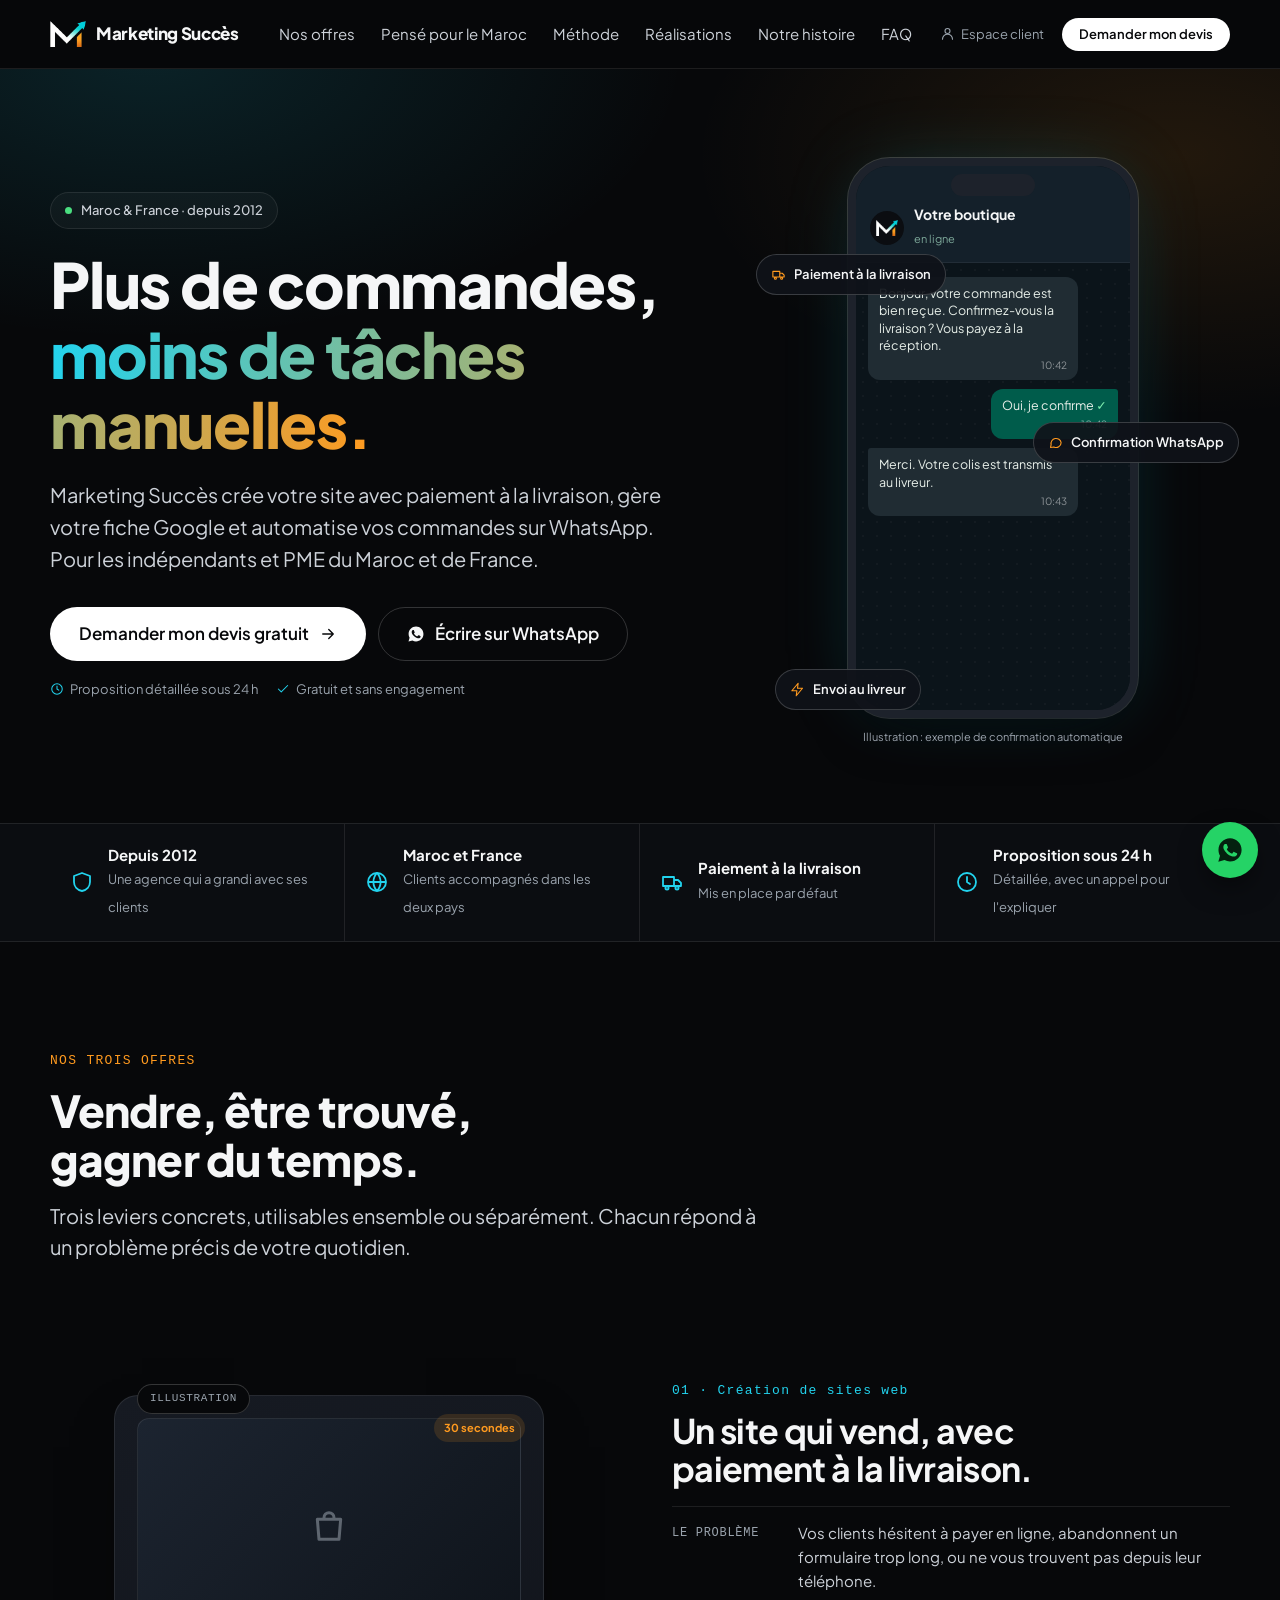
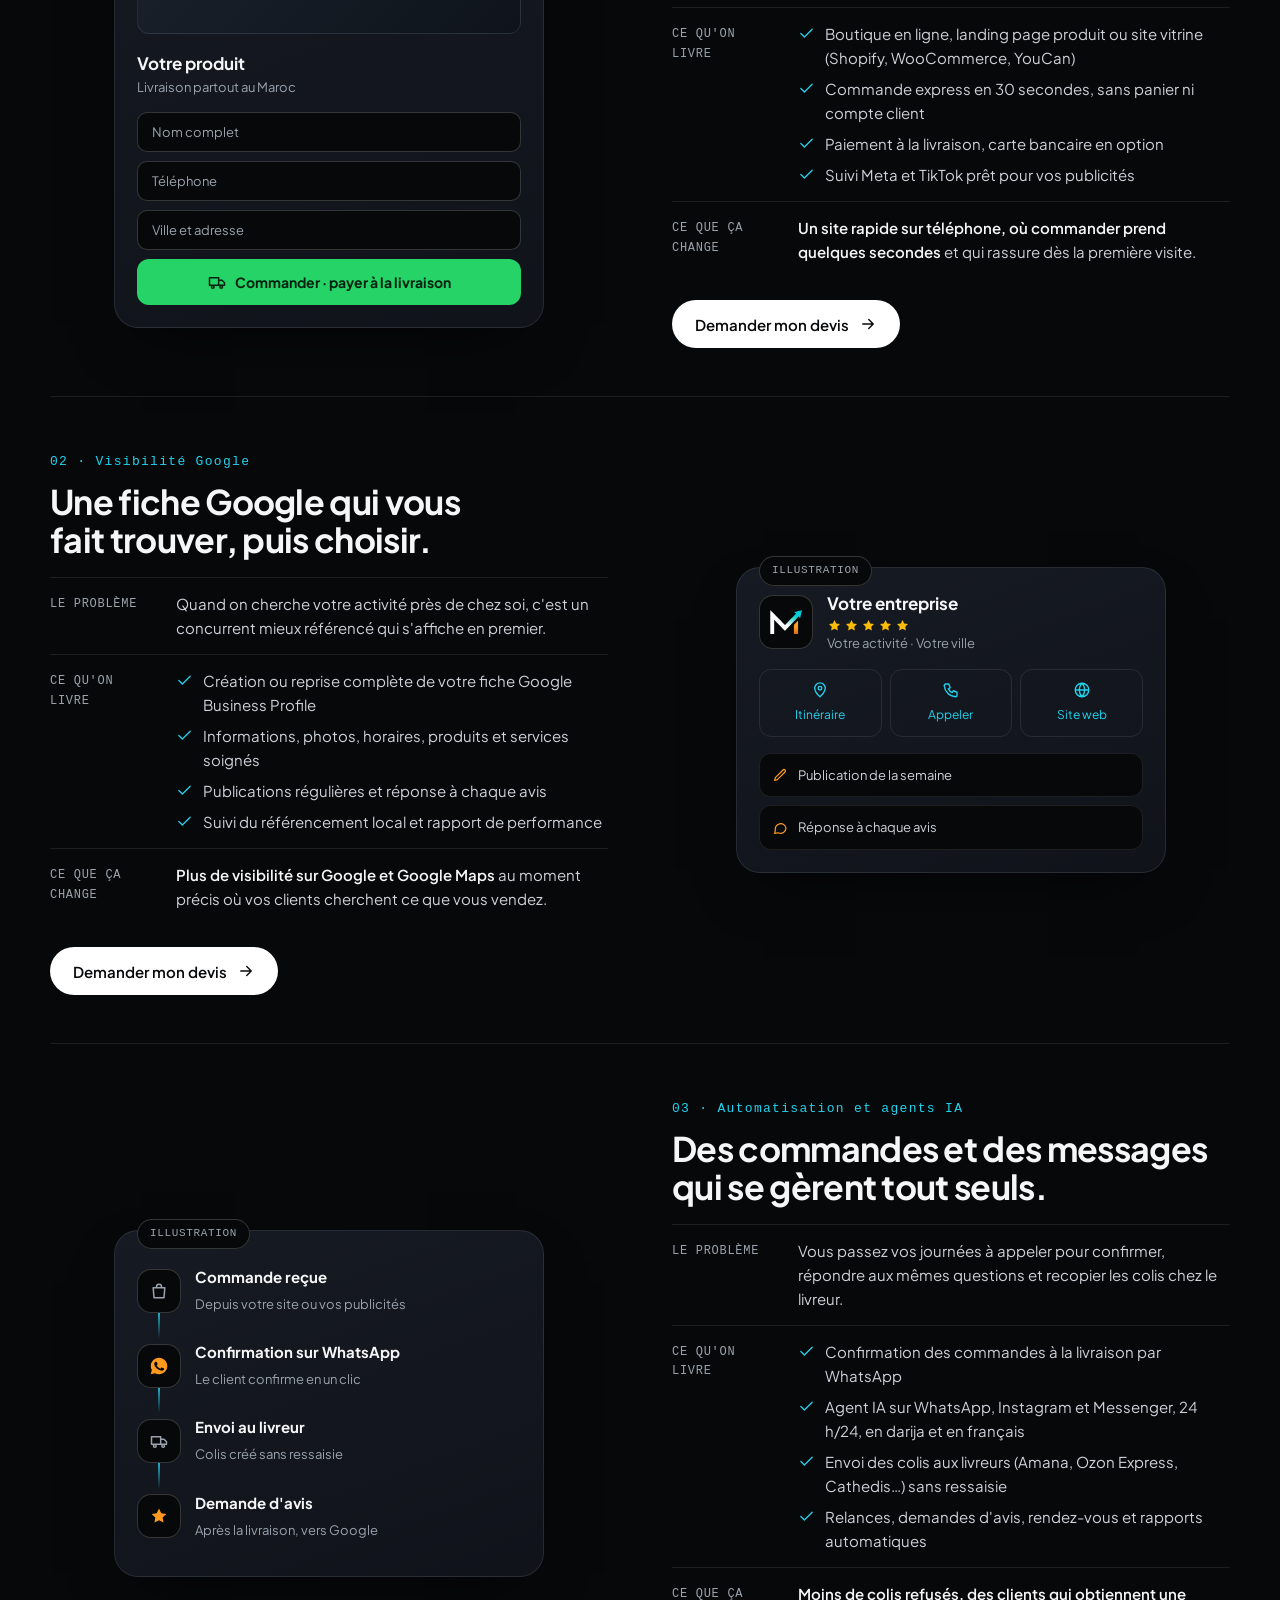
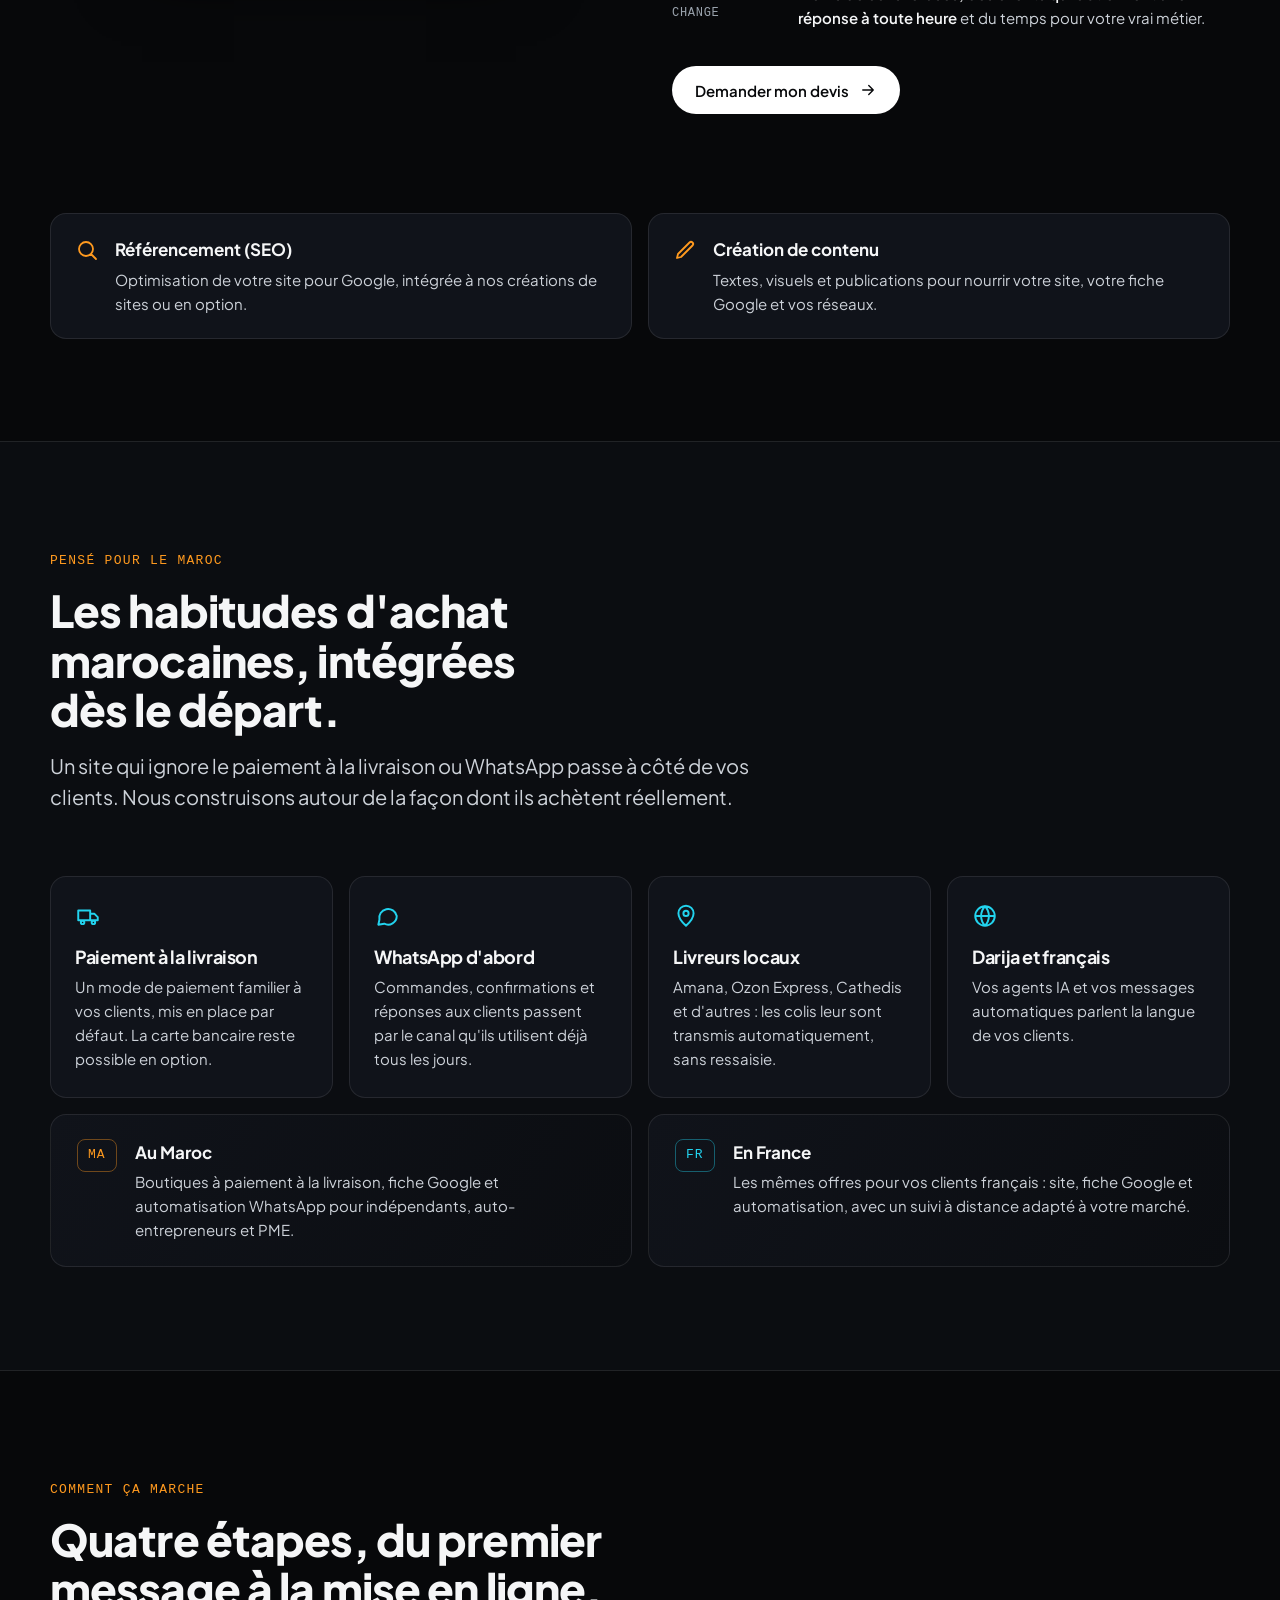
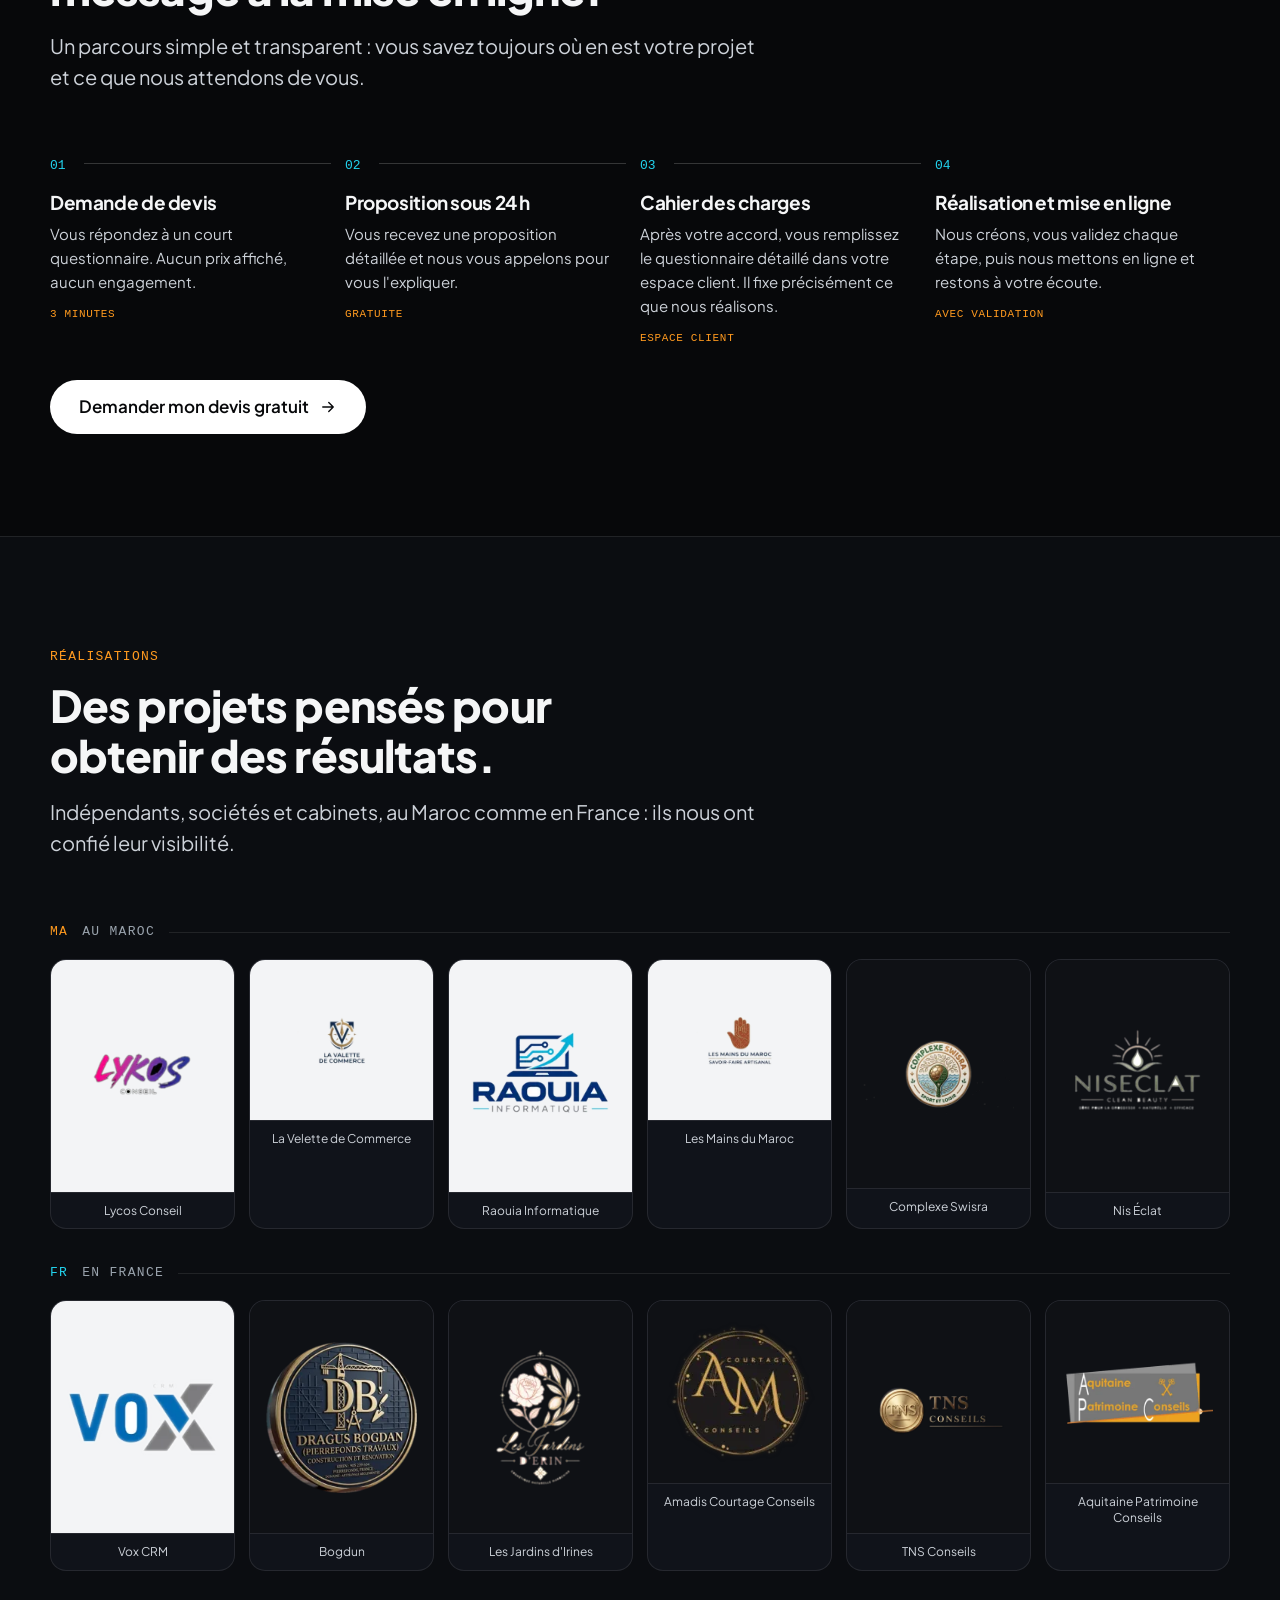
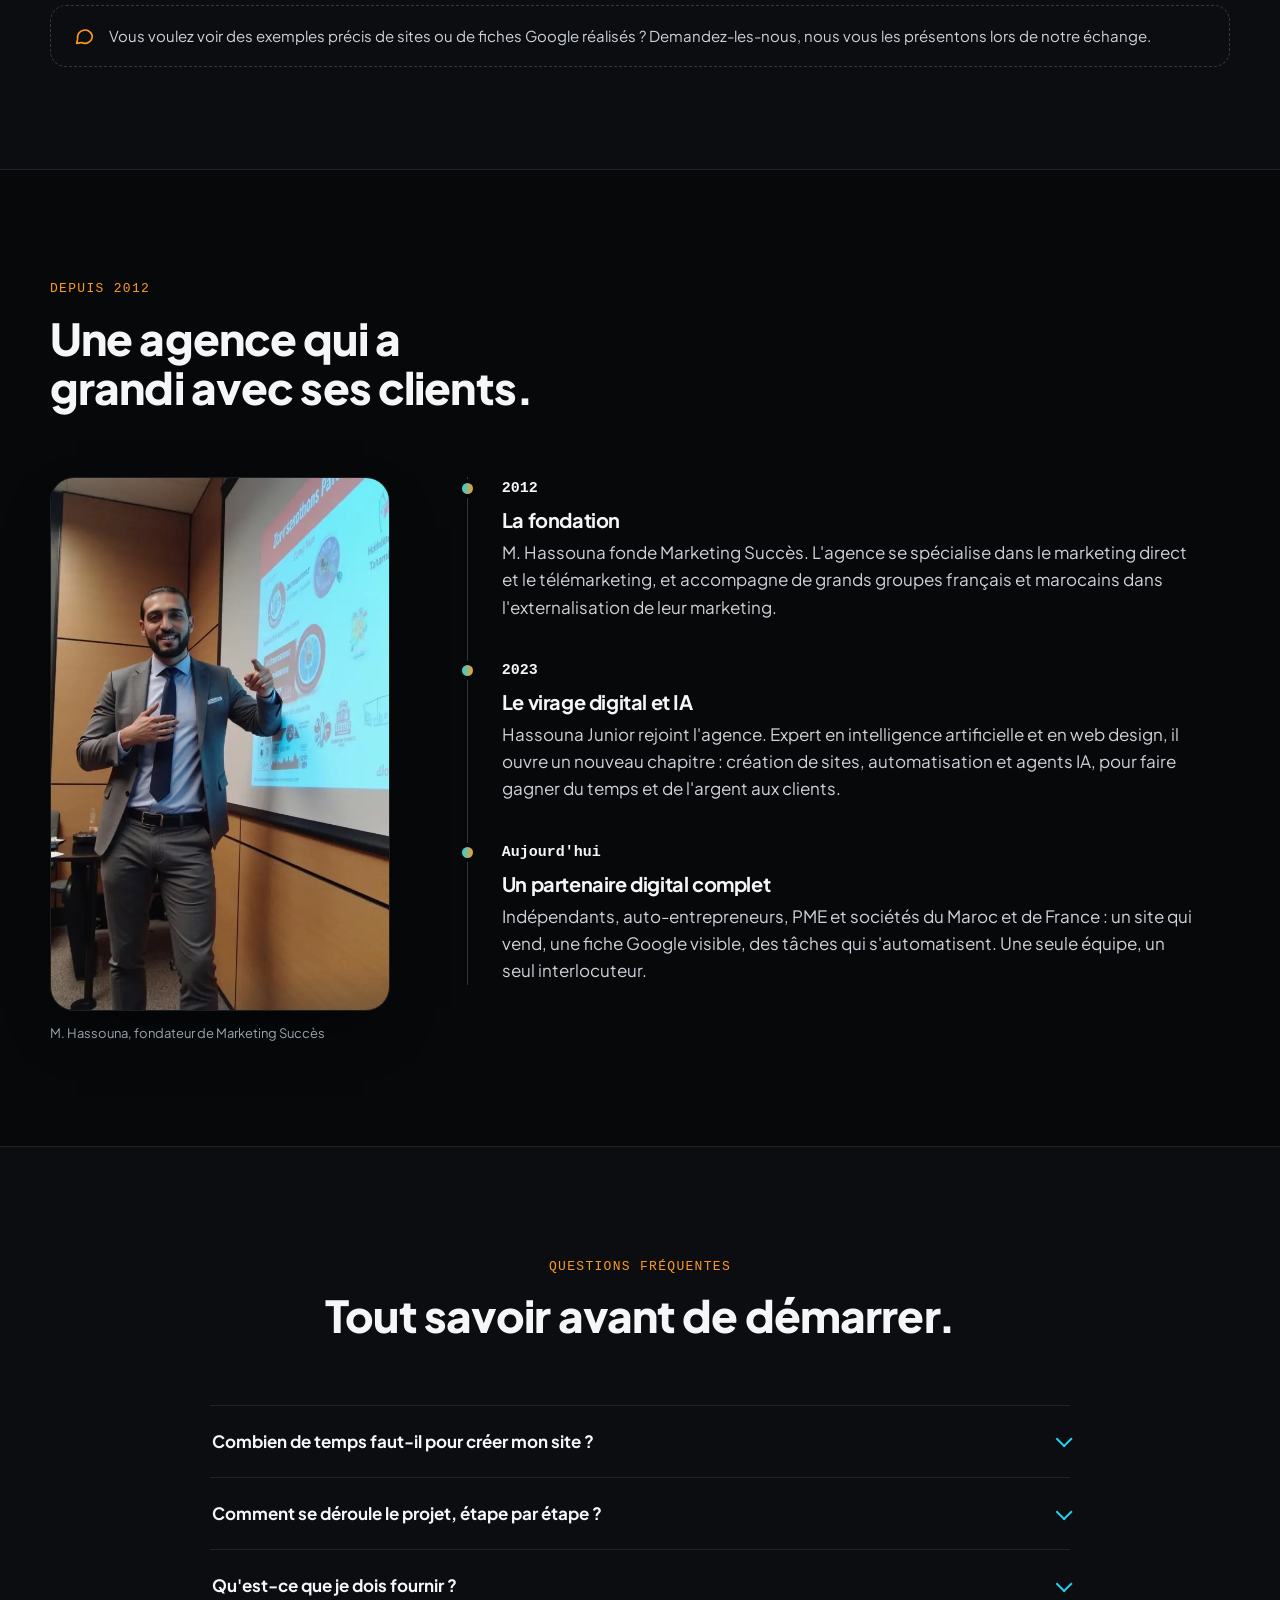
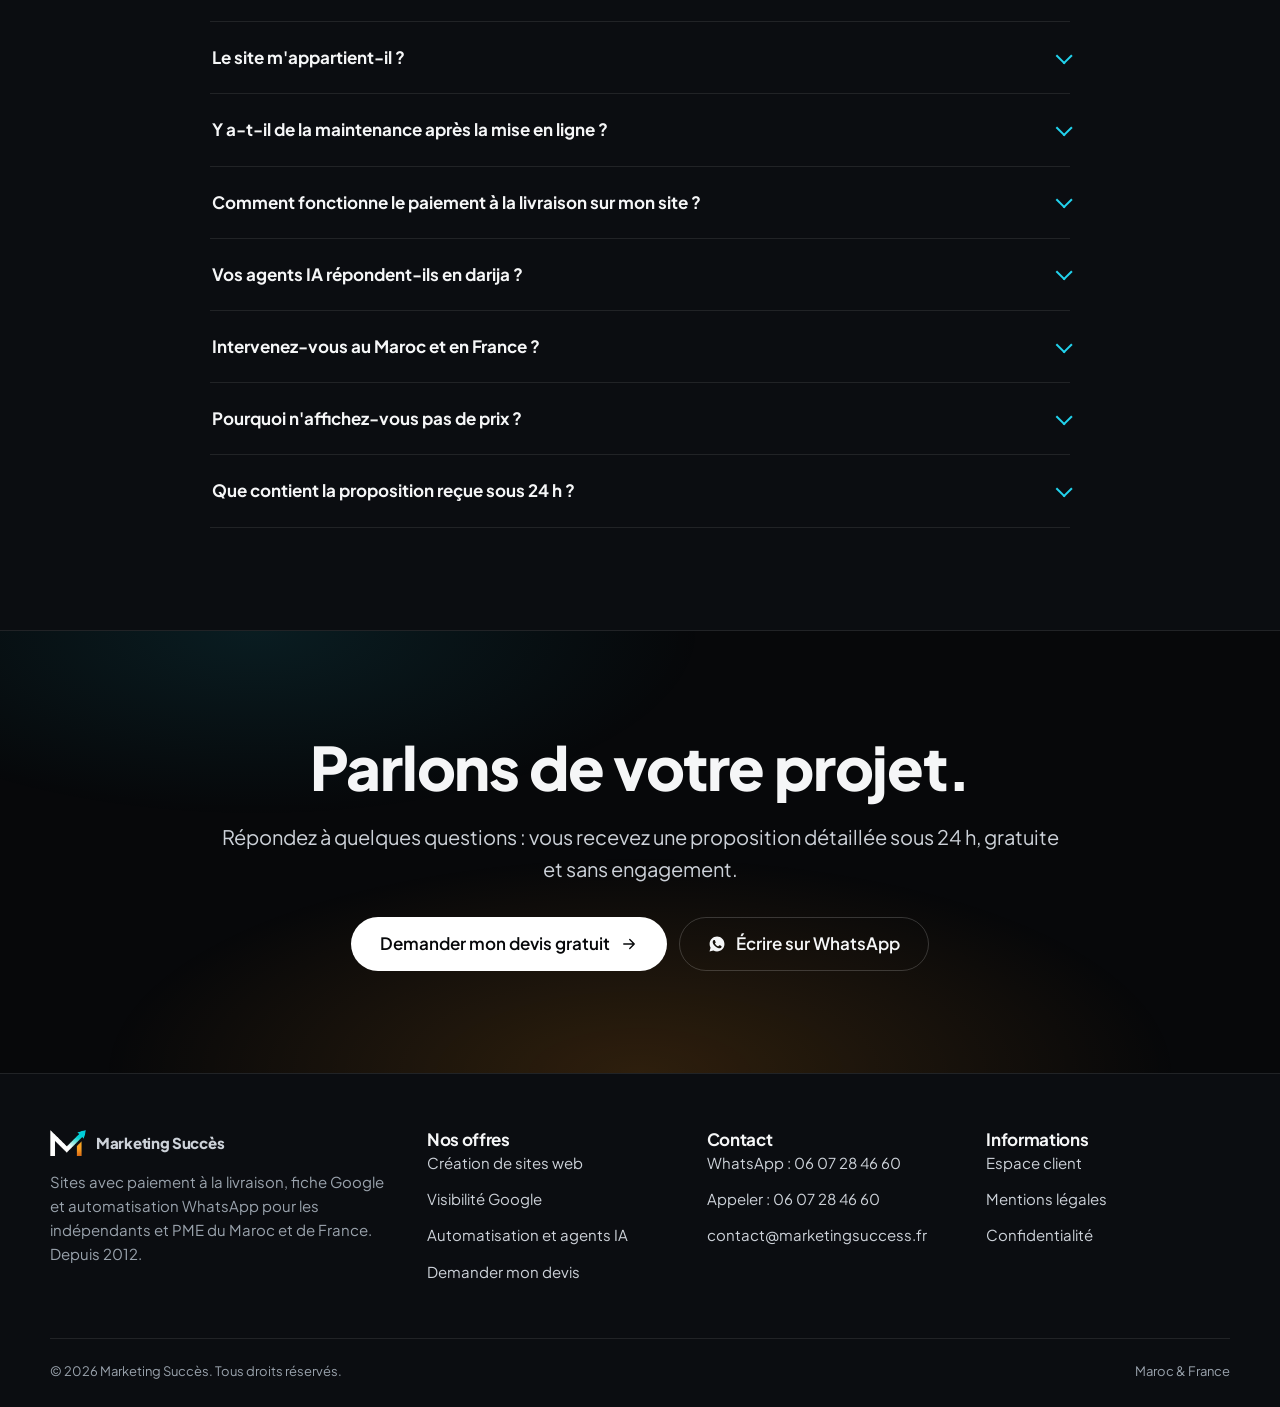
==== commit 2a093c50: "QA : mentions legales sans placeholders visibles, durcissement API (revocation, codes >=10 car., coo" ====
--- a/index.html
+++ b/index.html
@@ -3,13 +3,11 @@
 <head>
 <meta charset="UTF-8">
 <meta name="viewport" content="width=device-width, initial-scale=1">
-<title>Marketing Succès | Site e-commerce, fiche Google et automatisation WhatsApp au Maroc</title>
-<meta name="description" content="Marketing Succès crée votre site avec paiement à la livraison, gère votre fiche Google et automatise vos commandes sur WhatsApp. Indépendants et PME du Maroc et de France. Proposition sous 24 h.">
+<title>Marketing Succès | Site e-commerce, Google et WhatsApp au Maroc</title>
+<meta name="description" content="Site avec paiement à la livraison, fiche Google et commandes WhatsApp automatisées pour indépendants et PME du Maroc et de France. Proposition sous 24 h.">
 <meta name="theme-color" content="#07080a">
 <link rel="canonical" href="https://msmaroc.com/">
 <link rel="alternate" hreflang="fr" href="https://msmaroc.com/">
-<link rel="alternate" hreflang="fr-MA" href="https://msmaroc.com/">
-<link rel="alternate" hreflang="fr-FR" href="https://msmaroc.com/">
 <link rel="alternate" hreflang="x-default" href="https://msmaroc.com/">
 <meta name="robots" content="index, follow, max-image-preview:large">
 <link rel="icon" type="image/png" sizes="32x32" href="assets/favicon-32.png">
@@ -17,7 +15,7 @@
 <link rel="apple-touch-icon" href="assets/apple-touch-icon.png">
 <meta property="og:type" content="website">
 <meta property="og:site_name" content="Marketing Succès">
-<meta property="og:locale" content="fr_MA">
+<meta property="og:locale" content="fr_FR">
 <meta property="og:url" content="https://msmaroc.com/">
 <meta property="og:title" content="Marketing Succès | Site e-commerce, fiche Google et automatisation WhatsApp">
 <meta property="og:description" content="Site avec paiement à la livraison, fiche Google et commandes confirmées automatiquement sur WhatsApp. Maroc et France. Proposition sous 24 h.">
@@ -219,7 +217,7 @@
         </p>
       </div>
 
-      <div class="hero-visual rise" style="--i:3" aria-label="Exemple de conversation WhatsApp de confirmation de commande">
+      <div class="hero-visual rise" style="--i:3">
         <div class="phone" role="img" aria-label="Illustration : un client confirme sa commande à la livraison sur WhatsApp">
           <div class="phone-bar">
             <span class="phone-av"><img src="assets/logo-mark.webp" alt="" width="22" height="16"></span>
@@ -335,7 +333,7 @@
             <div class="offer-row"><dt>Ce qu'on livre</dt><dd><ul class="ticks">
               <li><svg class="ico" aria-hidden="true"><use href="#i-check"/></svg>Confirmation des commandes à la livraison par WhatsApp</li>
               <li><svg class="ico" aria-hidden="true"><use href="#i-check"/></svg>Agent IA sur WhatsApp, Instagram et Messenger, 24 h/24, en darija et en français</li>
-              <li><svg class="ico" aria-hidden="true"><use href="#i-check"/></svg>Envoi des colis aux livreurs (Amana, Ozon, Cathedis…) sans ressaisie</li>
+              <li><svg class="ico" aria-hidden="true"><use href="#i-check"/></svg>Envoi des colis aux livreurs (Amana, Ozon Express, Cathedis…) sans ressaisie</li>
               <li><svg class="ico" aria-hidden="true"><use href="#i-check"/></svg>Relances, demandes d'avis, rendez-vous et rapports automatiques</li>
             </ul></dd></div>
             <div class="offer-row"><dt>Ce que ça change</dt><dd><strong>Moins de colis refusés, des clients qui obtiennent une réponse à toute heure</strong> et du temps pour votre vrai métier.</dd></div>
@@ -371,7 +369,7 @@
         <p>Un site qui ignore le paiement à la livraison ou WhatsApp passe à côté de vos clients. Nous construisons autour de la façon dont ils achètent réellement.</p>
       </div>
       <div class="maroc-grid">
-        <div class="card reveal" style="--d:0"><svg class="ico" aria-hidden="true"><use href="#i-truck"/></svg><h3>Paiement à la livraison</h3><p>Le mode de paiement le plus répandu chez vous, mis en place par défaut. La carte bancaire reste possible en option.</p></div>
+        <div class="card reveal" style="--d:0"><svg class="ico" aria-hidden="true"><use href="#i-truck"/></svg><h3>Paiement à la livraison</h3><p>Un mode de paiement familier à vos clients, mis en place par défaut. La carte bancaire reste possible en option.</p></div>
         <div class="card reveal" style="--d:1"><svg class="ico" aria-hidden="true"><use href="#i-chat"/></svg><h3>WhatsApp d'abord</h3><p>Commandes, confirmations et réponses aux clients passent par le canal qu'ils utilisent déjà tous les jours.</p></div>
         <div class="card reveal" style="--d:2"><svg class="ico" aria-hidden="true"><use href="#i-pin"/></svg><h3>Livreurs locaux</h3><p>Amana, Ozon Express, Cathedis et d'autres : les colis leur sont transmis automatiquement, sans ressaisie.</p></div>
         <div class="card reveal" style="--d:3"><svg class="ico" aria-hidden="true"><use href="#i-globe"/></svg><h3>Darija et français</h3><p>Vos agents IA et vos messages automatiques parlent la langue de vos clients.</p></div>
@@ -414,21 +412,21 @@
            résultat mesurable RÉEL uniquement). Ne publier aucun chiffre non vérifié. -->
       <p class="logos-label reveal"><em>MA</em> Au Maroc</p>
       <div class="logos">
-        <div class="logo-tile reveal"><div class="logo-img lt"><img src="assets/clients/lycos-conseil-ma.webp" alt="Logo Lycos Conseil" width="200" height="200" loading="lazy" decoding="async"></div><p>Lycos Conseil</p></div>
-        <div class="logo-tile reveal" style="--d:1"><div class="logo-img lt"><img src="assets/clients/la-velette-de-commerce-ma.webp" alt="Logo La Velette de Commerce" width="360" height="128" loading="lazy" decoding="async"></div><p>La Velette de Commerce</p></div>
-        <div class="logo-tile reveal" style="--d:2"><div class="logo-img lt"><img src="assets/clients/raouia-informatique-ma.webp" alt="Logo Raouia Informatique" width="200" height="200" loading="lazy" decoding="async"></div><p>Raouia Informatique</p></div>
-        <div class="logo-tile reveal" style="--d:3"><div class="logo-img lt"><img src="assets/clients/les-mains-du-maroc-ma.webp" alt="Logo Les Mains du Maroc" width="360" height="128" loading="lazy" decoding="async"></div><p>Les Mains du Maroc</p></div>
-        <div class="logo-tile reveal" style="--d:4"><div class="logo-img"><img src="assets/clients/complexe-swisra-ma.webp" alt="Logo Complexe Swisra" width="360" height="196" loading="lazy" decoding="async"></div><p>Complexe Swisra</p></div>
-        <div class="logo-tile reveal" style="--d:5"><div class="logo-img"><img src="assets/clients/nis-eclat-ma.webp" alt="Logo Niseclat" width="200" height="200" loading="lazy" decoding="async"></div><p>Nis Éclat</p></div>
+        <div class="logo-tile reveal"><div class="logo-img lt"><img src="assets/clients/lycos-conseil-ma.webp" alt="" width="200" height="200" loading="lazy" decoding="async"></div><p>Lycos Conseil</p></div>
+        <div class="logo-tile reveal" style="--d:1"><div class="logo-img lt"><img src="assets/clients/la-velette-de-commerce-ma.webp" alt="" width="360" height="128" loading="lazy" decoding="async"></div><p>La Velette de Commerce</p></div>
+        <div class="logo-tile reveal" style="--d:2"><div class="logo-img lt"><img src="assets/clients/raouia-informatique-ma.webp" alt="" width="200" height="200" loading="lazy" decoding="async"></div><p>Raouia Informatique</p></div>
+        <div class="logo-tile reveal" style="--d:3"><div class="logo-img lt"><img src="assets/clients/les-mains-du-maroc-ma.webp" alt="" width="360" height="128" loading="lazy" decoding="async"></div><p>Les Mains du Maroc</p></div>
+        <div class="logo-tile reveal" style="--d:4"><div class="logo-img"><img src="assets/clients/complexe-swisra-ma.webp" alt="" width="360" height="196" loading="lazy" decoding="async"></div><p>Complexe Swisra</p></div>
+        <div class="logo-tile reveal" style="--d:5"><div class="logo-img"><img src="assets/clients/nis-eclat-ma.webp" alt="" width="200" height="200" loading="lazy" decoding="async"></div><p>Nis Éclat</p></div>
       </div>
       <p class="logos-label fr reveal"><em>FR</em> En France</p>
       <div class="logos">
-        <div class="logo-tile reveal"><div class="logo-img lt"><img src="assets/clients/voxcrm-fr.webp" alt="Logo Vox CRM" width="200" height="200" loading="lazy" decoding="async"></div><p>Vox CRM</p></div>
-        <div class="logo-tile reveal" style="--d:1"><div class="logo-img"><img src="assets/clients/bogdun-fr.webp" alt="Logo Bogdun" width="200" height="200" loading="lazy" decoding="async"></div><p>Bogdun</p></div>
-        <div class="logo-tile reveal" style="--d:2"><div class="logo-img"><img src="assets/clients/les-jardins-dirines-fr.webp" alt="Logo Les Jardins d'Irines" width="200" height="200" loading="lazy" decoding="async"></div><p>Les Jardins d'Irines</p></div>
-        <div class="logo-tile reveal" style="--d:3"><div class="logo-img"><img src="assets/clients/amadis-courtage-fr.webp" alt="Logo Amadis Courtage Conseils" width="150" height="150" loading="lazy" decoding="async"></div><p>Amadis Courtage Conseils</p></div>
-        <div class="logo-tile reveal" style="--d:4"><div class="logo-img"><img src="assets/clients/tns-conseil-fr.webp" alt="Logo TNS Conseils" width="357" height="200" loading="lazy" decoding="async"></div><p>TNS Conseils</p></div>
-        <div class="logo-tile reveal" style="--d:5"><div class="logo-img"><img src="assets/clients/aquitaine-patrimoine-conseils-fr.webp" alt="Logo Aquitaine Patrimoine Conseils" width="360" height="150" loading="lazy" decoding="async"></div><p>Aquitaine Patrimoine Conseils</p></div>
+        <div class="logo-tile reveal"><div class="logo-img lt"><img src="assets/clients/voxcrm-fr.webp" alt="" width="200" height="200" loading="lazy" decoding="async"></div><p>Vox CRM</p></div>
+        <div class="logo-tile reveal" style="--d:1"><div class="logo-img"><img src="assets/clients/bogdun-fr.webp" alt="" width="200" height="200" loading="lazy" decoding="async"></div><p>Bogdun</p></div>
+        <div class="logo-tile reveal" style="--d:2"><div class="logo-img"><img src="assets/clients/les-jardins-dirines-fr.webp" alt="" width="200" height="200" loading="lazy" decoding="async"></div><p>Les Jardins d'Irines</p></div>
+        <div class="logo-tile reveal" style="--d:3"><div class="logo-img"><img src="assets/clients/amadis-courtage-fr.webp" alt="" width="150" height="150" loading="lazy" decoding="async"></div><p>Amadis Courtage Conseils</p></div>
+        <div class="logo-tile reveal" style="--d:4"><div class="logo-img"><img src="assets/clients/tns-conseil-fr.webp" alt="" width="357" height="200" loading="lazy" decoding="async"></div><p>TNS Conseils</p></div>
+        <div class="logo-tile reveal" style="--d:5"><div class="logo-img"><img src="assets/clients/aquitaine-patrimoine-conseils-fr.webp" alt="" width="360" height="150" loading="lazy" decoding="async"></div><p>Aquitaine Patrimoine Conseils</p></div>
       </div>
 
       <!-- À COMPLÉTER : témoignages nominatifs (nom, entreprise, ville, accord écrit du client). Aucun témoignage anonyme n'est affiché. -->
--- a/css/site.css
+++ b/css/site.css
@@ -134,6 +134,7 @@
 
 /* ---------- Sections ---------- */
 .section{padding:var(--section) 0;position:relative}
+section[id]{scroll-margin-top:var(--header-h)}
 .section.alt{background:var(--bg-2);border-block:1px solid var(--line)}
 .eyebrow{display:inline-block;font-family:var(--f-mono);font-size:var(--fs-xs);letter-spacing:.1em;text-transform:uppercase;color:var(--orange);font-weight:500;margin-bottom:14px}
 .sec-head{max-width:720px;margin-bottom:clamp(36px,5vw,64px)}
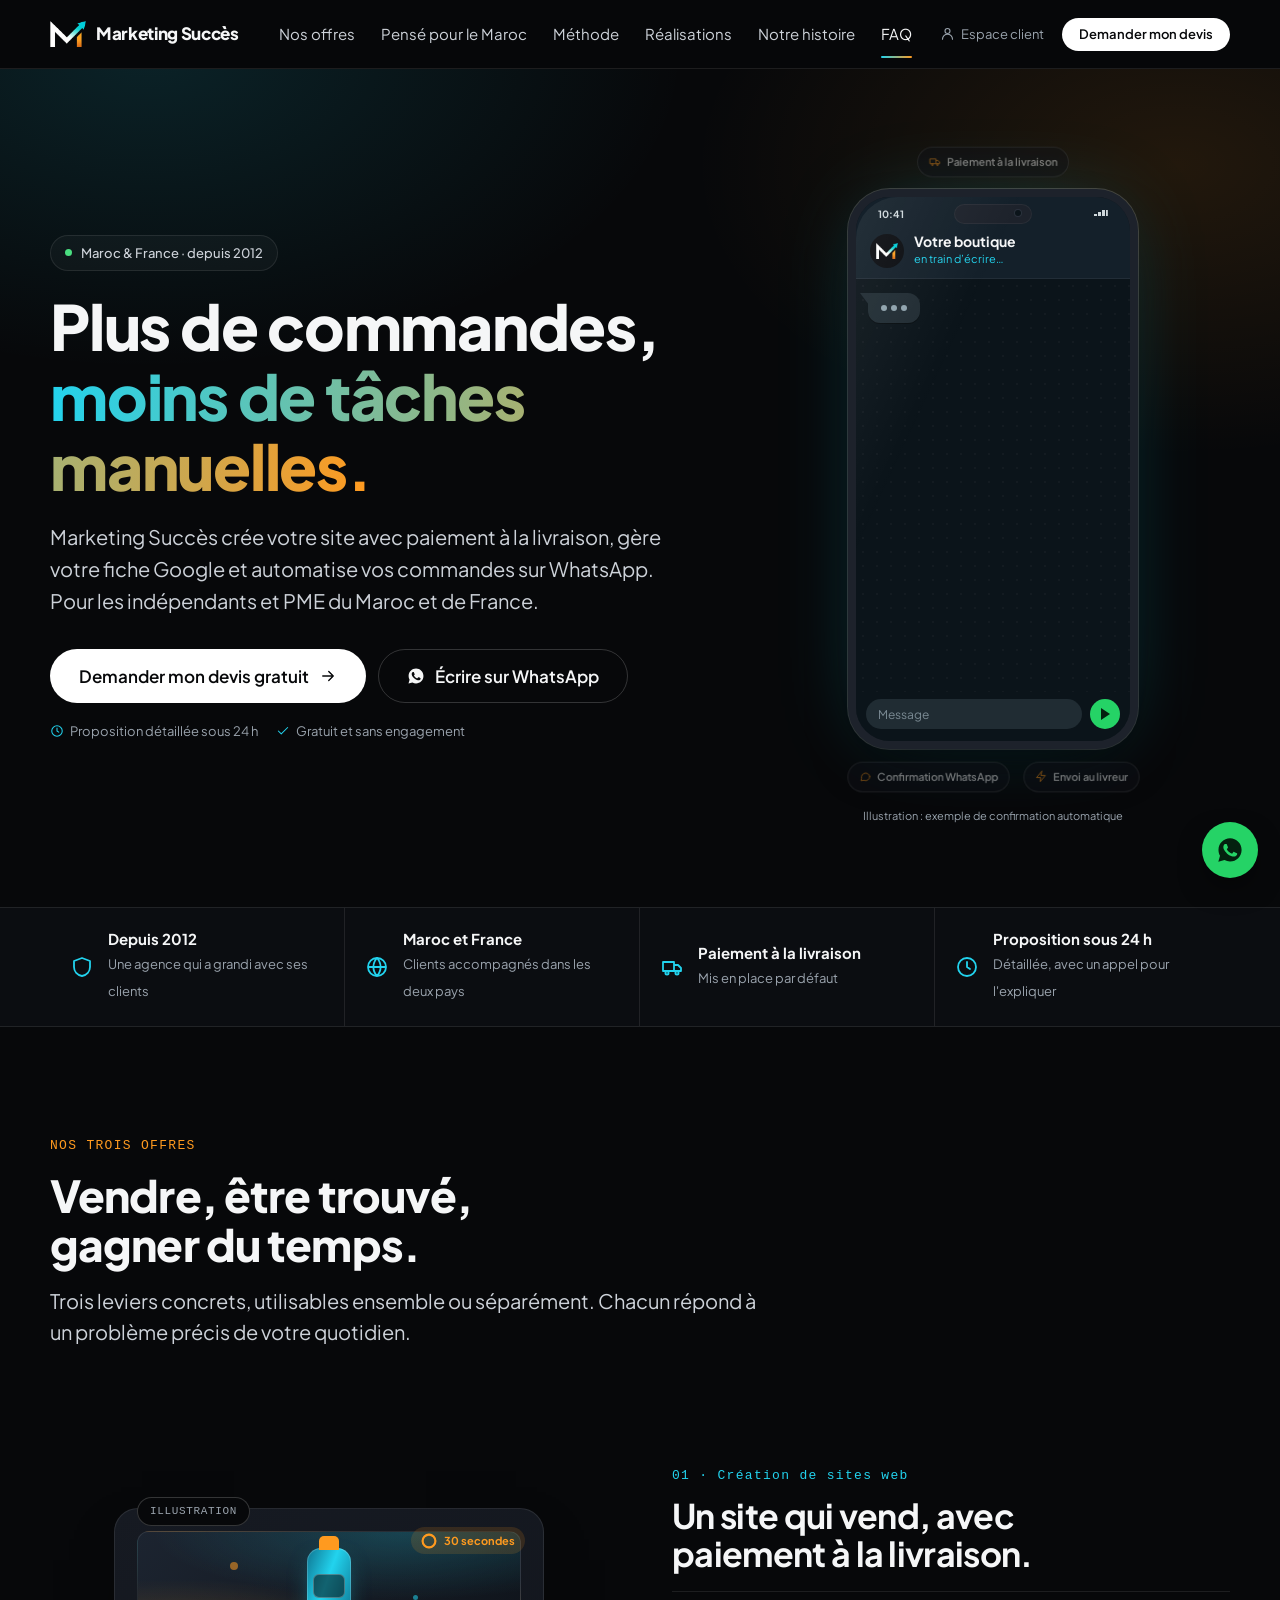
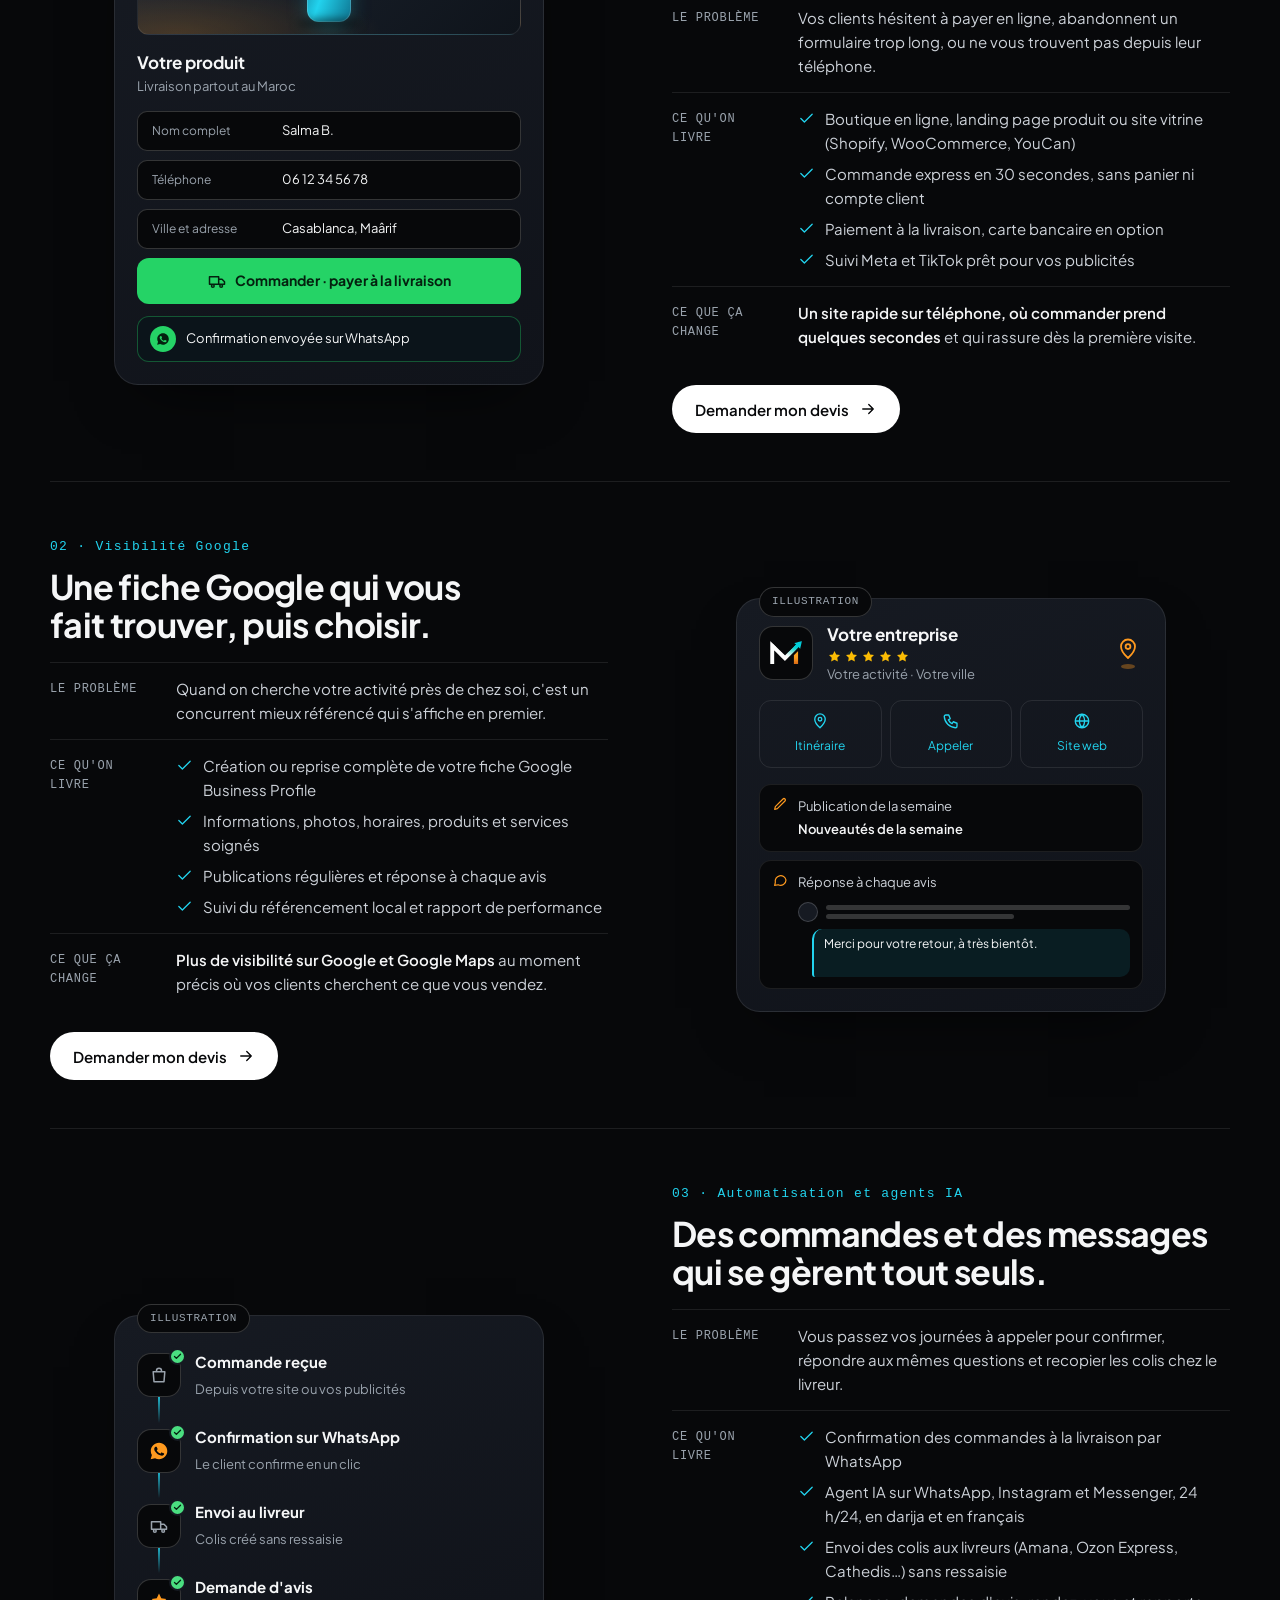
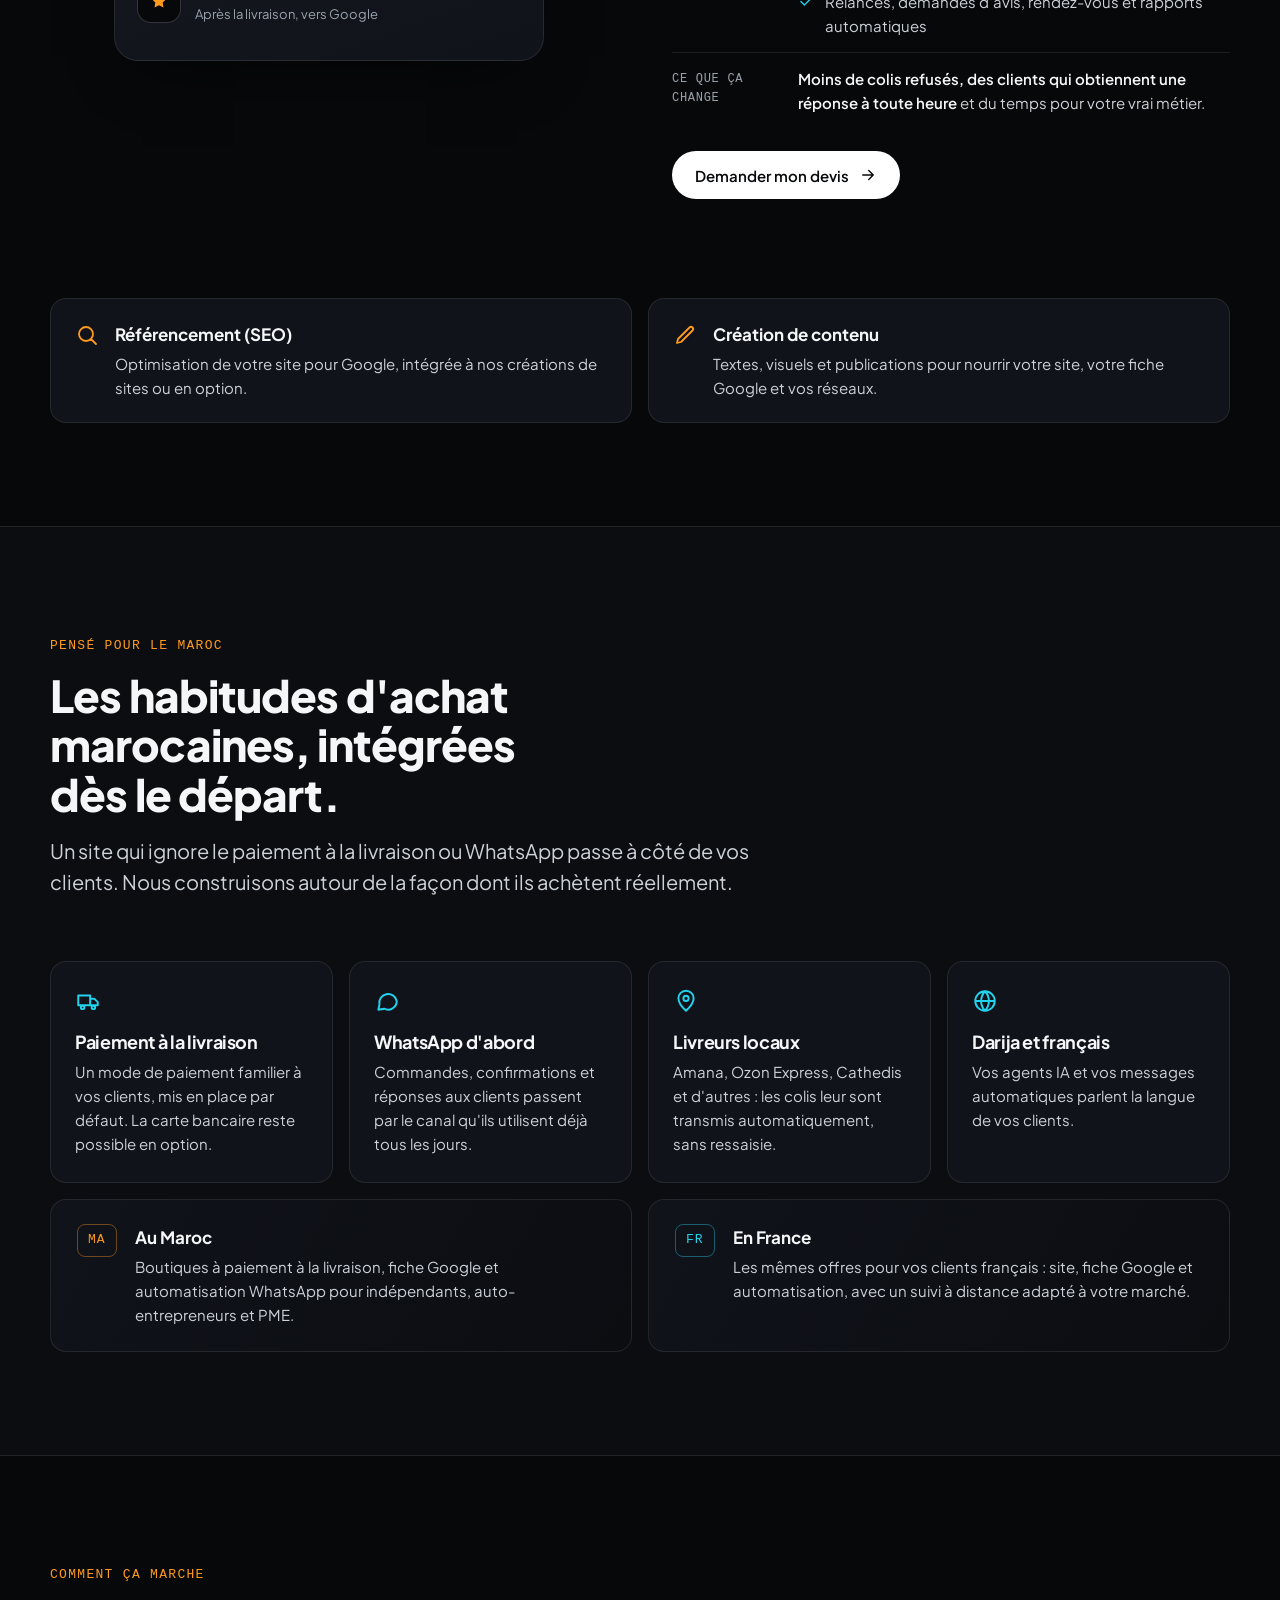
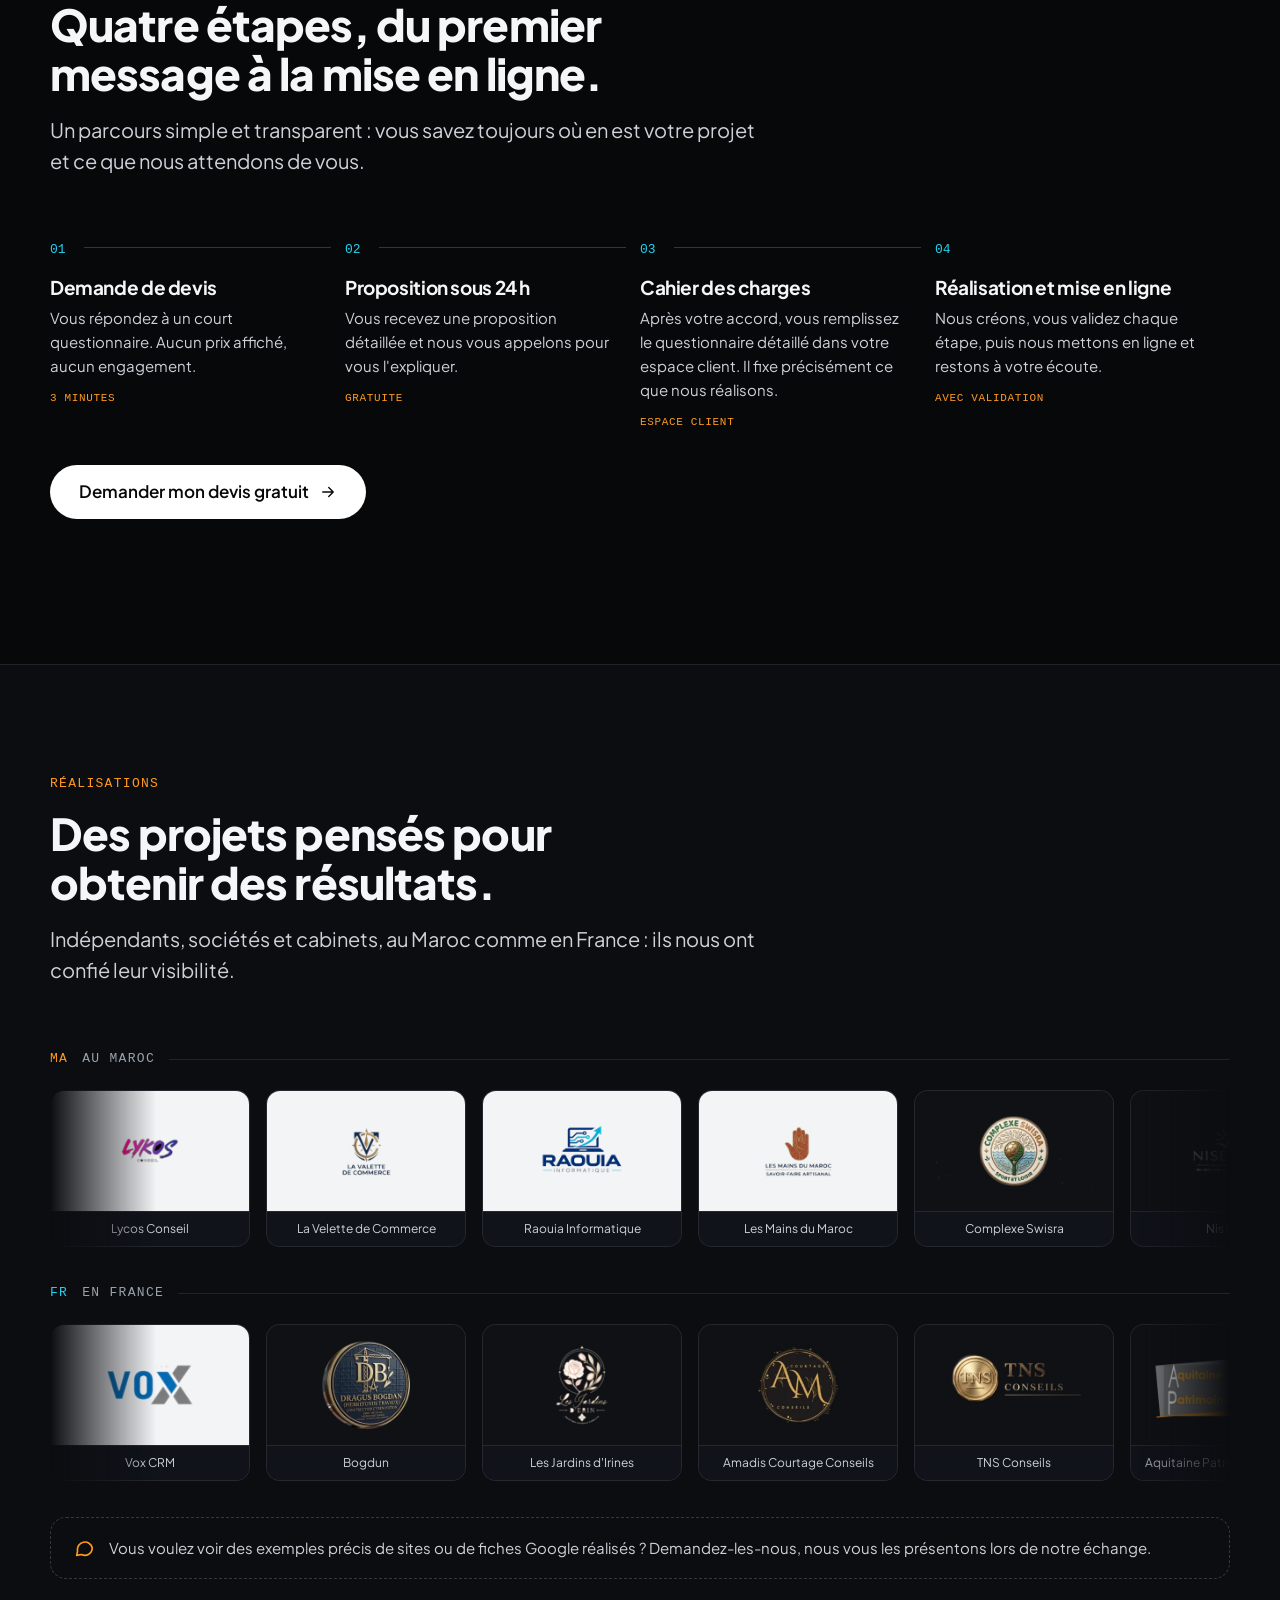
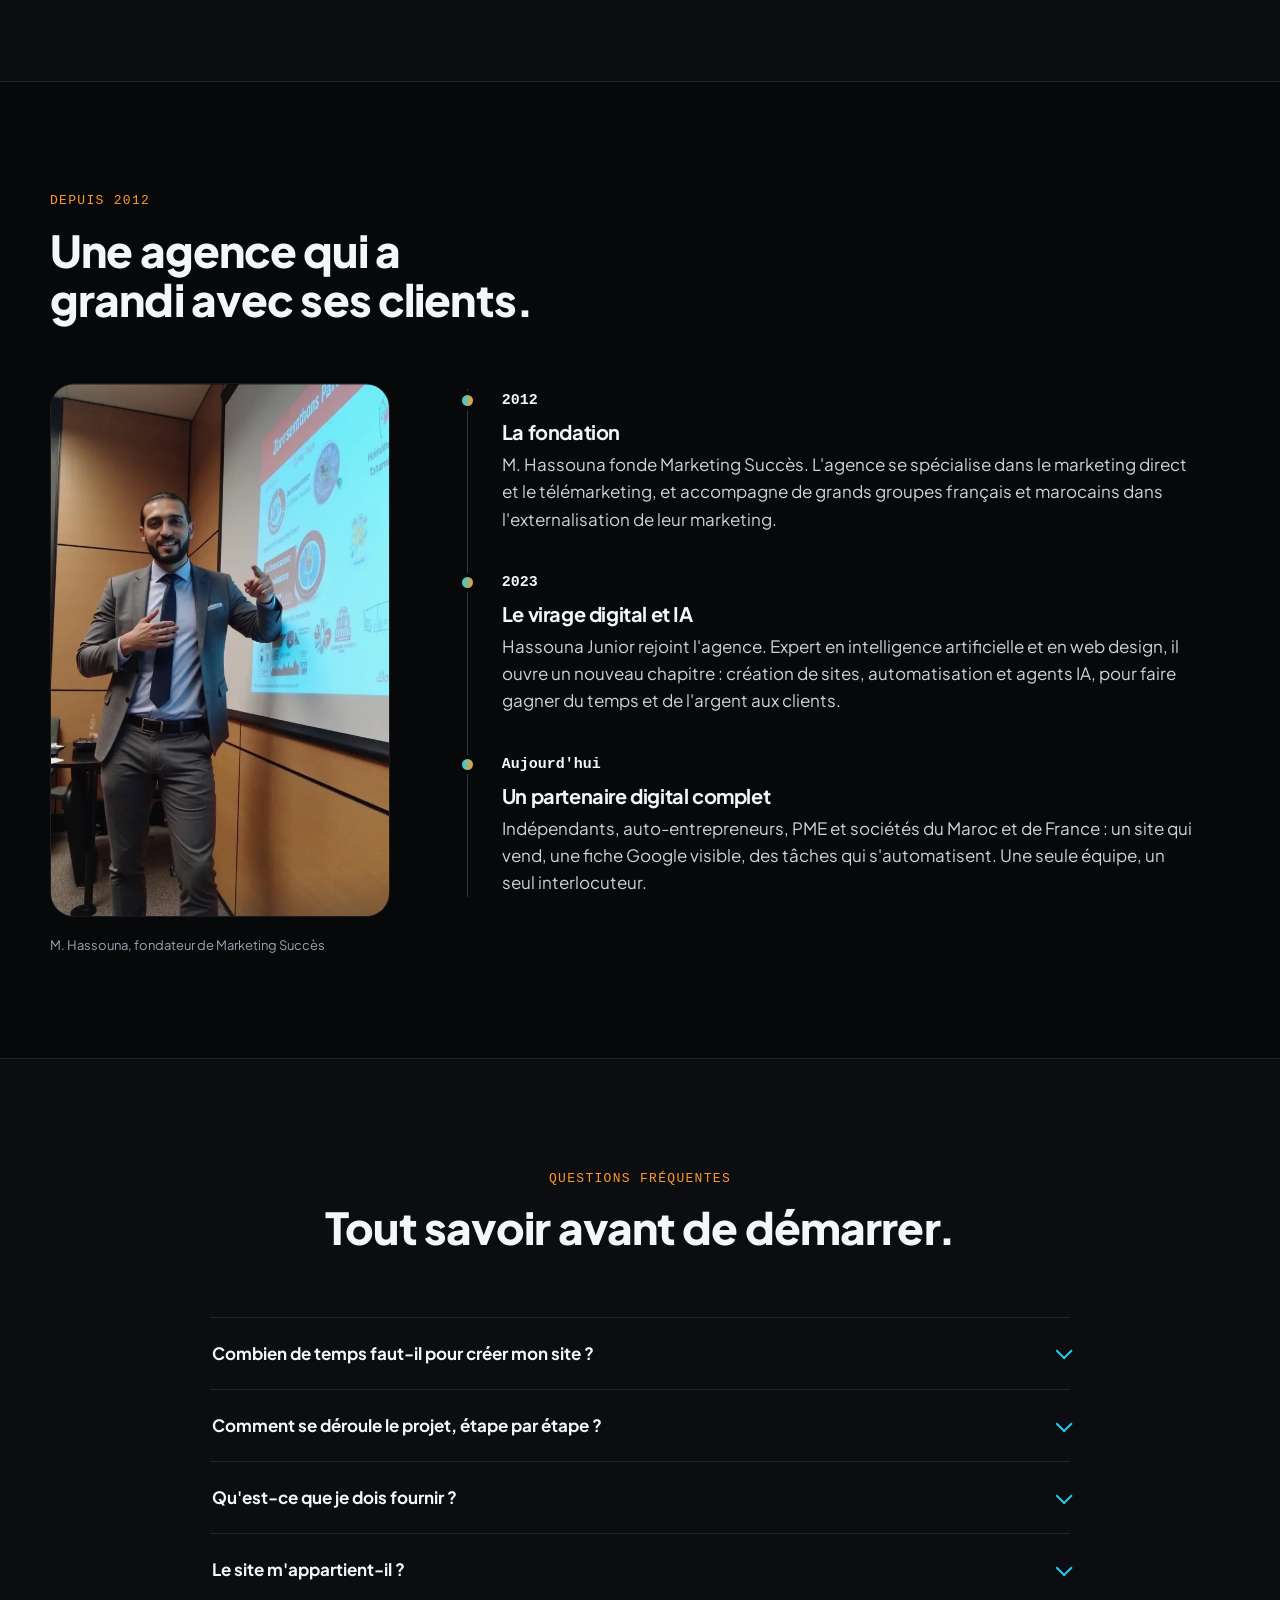
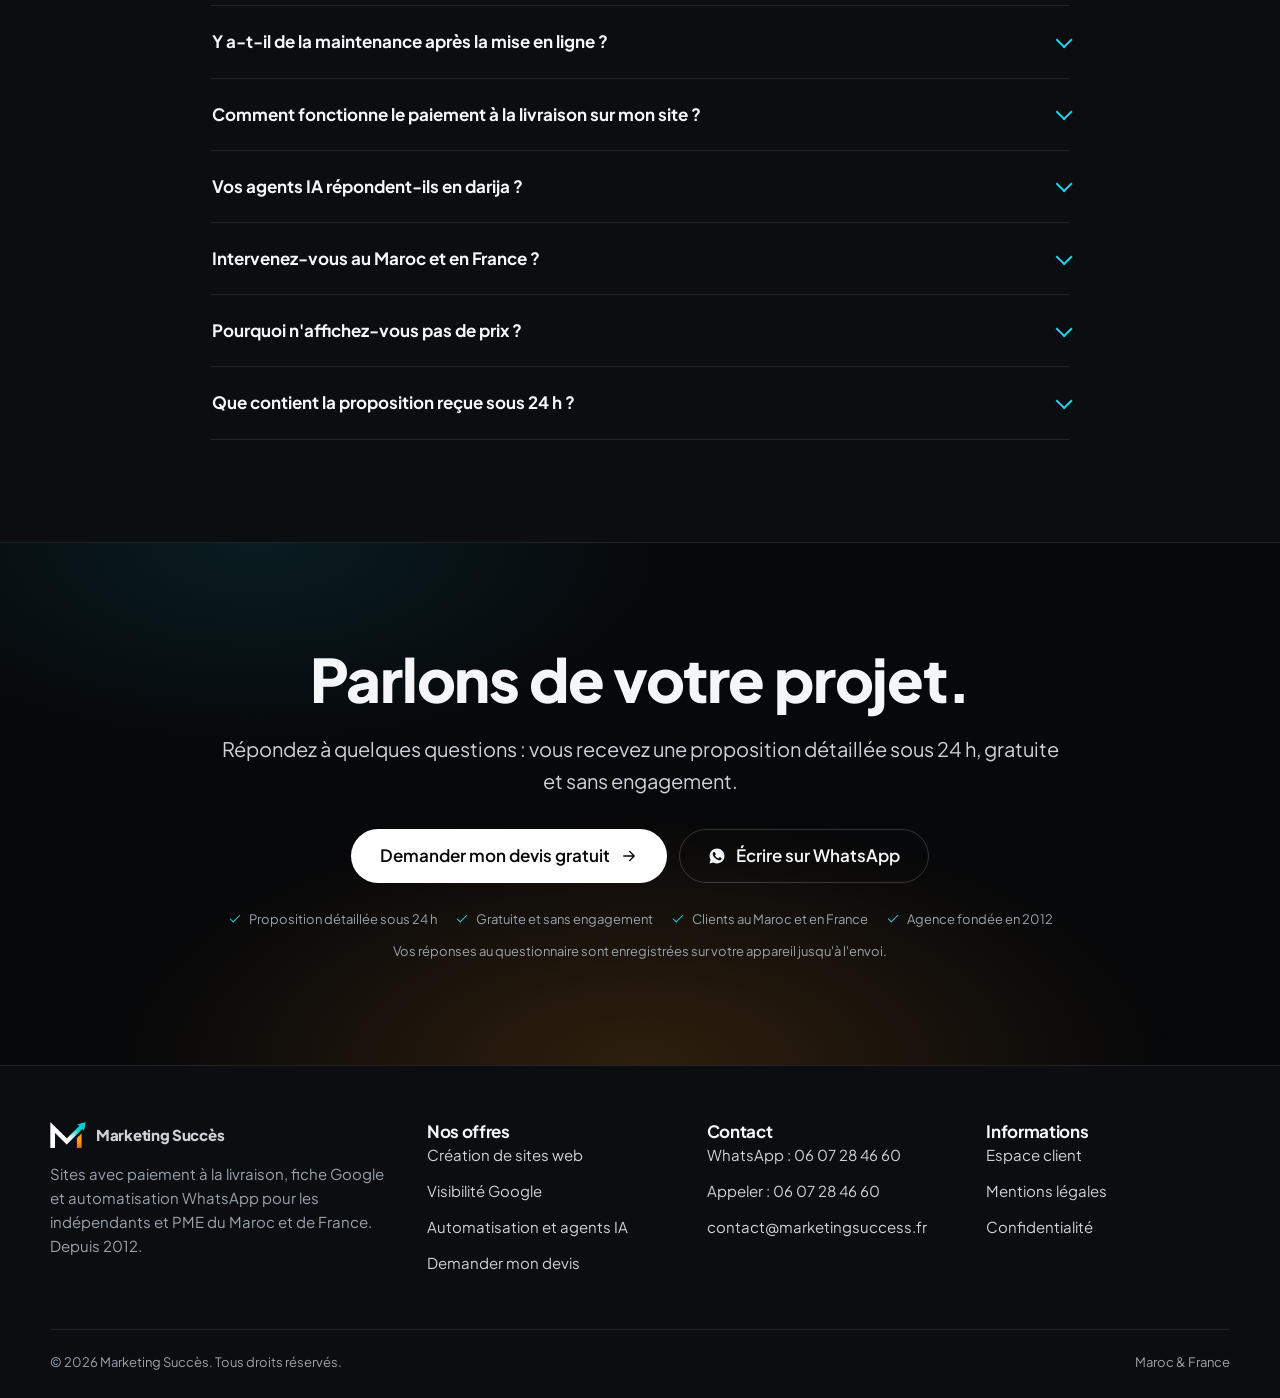
==== commit 46441f34: "Animations : chat WhatsApp vivant, logos en defilement, demos des offres, motion et mentions, fix de" ====
--- a/index.html
+++ b/index.html
@@ -154,6 +154,10 @@
 <link rel="preload" as="style" href="https://fonts.googleapis.com/css2?family=Plus+Jakarta+Sans:wght@400;500;600;700;800&display=swap" onload="this.onload=null;this.rel='stylesheet'">
 <noscript><link rel="stylesheet" href="https://fonts.googleapis.com/css2?family=Plus+Jakarta+Sans:wght@400;500;600;700;800&display=swap"></noscript>
 <link rel="stylesheet" href="css/site.css">
+<link rel="stylesheet" href="css/hero-chat.css">
+<link rel="stylesheet" href="css/logos.css">
+<link rel="stylesheet" href="css/offer-demos.css">
+<link rel="stylesheet" href="css/motion.css">
 <script>document.documentElement.classList.add('js');setTimeout(function(){if(!window.__ms)document.documentElement.classList.add('reveal-all')},3000)</script>
 </head>
 <body class="has-cta-bar">
@@ -217,21 +221,24 @@
         </p>
       </div>
 
-      <div class="hero-visual rise" style="--i:3">
-        <div class="phone" role="img" aria-label="Illustration : un client confirme sa commande à la livraison sur WhatsApp">
+      <div class="hero-visual rise" style="--i:3" id="hero-visual">
+        <div class="phone" role="img" aria-label="Illustration : conversation WhatsApp. La boutique écrit : Bonjour, votre commande est bien reçue. Confirmez-vous la livraison ? Vous payez à la réception. Le client répond : Oui, je confirme. La boutique : Merci. Votre colis est transmis au livreur.">
+          <div class="phone-status" aria-hidden="true"><span>10:41</span><i class="sig"></i></div>
           <div class="phone-bar">
             <span class="phone-av"><img src="assets/logo-mark.webp" alt="" width="22" height="16"></span>
-            <div><b>Votre boutique</b><small>en ligne</small></div>
+            <div><b>Votre boutique</b><small data-status>en ligne</small></div>
           </div>
-          <div class="chat">
-            <div class="msg in" style="--k:0">Bonjour, votre commande est bien reçue. Confirmez-vous la livraison ? Vous payez à la réception.<small>10:42</small></div>
-            <div class="msg out" style="--k:1">Oui, je confirme <span class="ok">✓</span><small>10:42</small></div>
-            <div class="msg in" style="--k:2">Merci. Votre colis est transmis au livreur.<small>10:43</small></div>
+          <div class="chat" aria-hidden="true">
+            <div class="msg in" data-k="0"><i class="dots"><b></b><b></b><b></b></i><span class="t">Bonjour, votre commande est bien reçue. Confirmez-vous la livraison ? Vous payez à la réception.</span><small>10:42</small></div>
+            <div class="msg out" data-k="1"><span class="t">Oui, je confirme <span class="ok">✓</span></span><small>10:42<svg class="tk" viewBox="0 0 16 11" width="14" height="10"><path class="k1" d="M1 6l3.5 3.5L11 1.5"/><path class="k2" d="M6 9.5L14 1.5"/></svg></small></div>
+            <div class="msg in" data-k="2"><i class="dots"><b></b><b></b><b></b></i><span class="t">Merci. Votre colis est transmis au livreur.</span><small>10:43</small></div>
           </div>
-        </div>
-        <span class="chip-float a"><svg class="ico" aria-hidden="true"><use href="#i-truck"/></svg>Paiement à la livraison</span>
-        <span class="chip-float b"><svg class="ico" aria-hidden="true"><use href="#i-chat"/></svg>Confirmation WhatsApp</span>
-        <span class="chip-float c"><svg class="ico" aria-hidden="true"><use href="#i-bolt"/></svg>Envoi au livreur</span>
+          <div class="composer" aria-hidden="true"><span class="field"><span class="typed" data-typed></span></span><i class="send"></i></div>
+          <i class="glare" aria-hidden="true"></i>
+        </div>
+        <span class="chip-float a" data-chip="a"><svg class="ico" aria-hidden="true"><use href="#i-truck"/></svg>Paiement à la livraison</span>
+        <span class="chip-float b" data-chip="b"><svg class="ico" aria-hidden="true"><use href="#i-chat"/></svg>Confirmation WhatsApp</span>
+        <span class="chip-float c" data-chip="c"><svg class="ico" aria-hidden="true"><use href="#i-bolt"/></svg>Envoi au livreur</span>
         <span class="caption">Illustration : exemple de confirmation automatique</span>
       </div>
     </div>
@@ -272,16 +279,22 @@
           <div class="offer-cta"><a class="btn primary" href="devis.html?offre=web" data-loc="offre-web">Demander mon devis <svg class="ico" aria-hidden="true"><use href="#i-arrow"/></svg></a></div>
         </div>
         <div class="offer-media">
-          <div class="vis" role="img" aria-label="Illustration : page produit avec formulaire de commande express à la livraison">
+          <div class="vis" data-demo="order" role="img" aria-label="Illustration animée : un client remplit le formulaire de commande express, valide, puis reçoit une confirmation sur WhatsApp (paiement à la livraison)">
             <span class="vis-tag">Illustration</span>
-            <span class="speed">30 secondes</span>
-            <div class="shop-img"><svg class="ico" aria-hidden="true"><use href="#i-bag"/></svg></div>
-            <div class="shop-title">Votre produit</div>
-            <div class="shop-sub">Livraison partout au Maroc</div>
-            <div class="fake-field">Nom complet</div>
-            <div class="fake-field">Téléphone</div>
-            <div class="fake-field">Ville et adresse</div>
-            <div class="fake-btn"><svg class="ico" aria-hidden="true"><use href="#i-truck"/></svg>Commander · payer à la livraison</div>
+            <span class="speed" aria-hidden="true"><svg class="ring" viewBox="0 0 20 20"><circle class="rt" cx="10" cy="10" r="8"/><circle class="rf" cx="10" cy="10" r="8"/></svg>30 secondes</span>
+            <div class="stage" aria-hidden="true">
+              <div class="d1-prod"><span class="d1-dot a"></span><span class="d1-dot b"></span><span class="d1-bot"><i></i></span><span class="d1-sh"></span></div>
+              <div class="shop-title">Votre produit</div>
+              <div class="shop-sub">Livraison partout au Maroc</div>
+              <div class="fake-field" style="--at:.5s;--w:.7s"><small>Nom complet</small><span class="tx" data-at="500" data-ms="70">Salma B.</span></div>
+              <div class="fake-field" style="--at:1.4s;--w:.9s"><small>Téléphone</small><span class="tx" data-at="1400" data-ms="55">06 12 34 56 78</span></div>
+              <div class="fake-field" style="--at:2.5s;--w:1s"><small>Ville et adresse</small><span class="tx" data-at="2500" data-ms="50">Casablanca, Maârif</span></div>
+              <div class="d1-act">
+                <div class="fake-btn"><span class="b-lbl"><svg class="ico" aria-hidden="true"><use href="#i-truck"/></svg>Commander · payer à la livraison</span><span class="b-load"><i></i></span><span class="b-ok"><svg viewBox="0 0 24 24"><path d="M5 12.5l4.5 4.5L19 7.5"/></svg>Commande confirmée</span></div>
+                <span class="d1-cur"></span>
+              </div>
+              <div class="d1-notif"><span class="wi"><svg class="ico ico-fill"><use href="#i-wa"/></svg></span>Confirmation envoyée sur WhatsApp</div>
+            </div>
           </div>
         </div>
       </article>
@@ -303,9 +316,11 @@
           <div class="offer-cta"><a class="btn primary" href="devis.html?offre=google" data-loc="offre-google">Demander mon devis <svg class="ico" aria-hidden="true"><use href="#i-arrow"/></svg></a></div>
         </div>
         <div class="offer-media">
-          <div class="vis" role="img" aria-label="Illustration : fiche Google Business Profile optimisée">
+          <div class="vis" data-demo="google" role="img" aria-label="Illustration animée : une fiche Google Business Profile se complète, avec étoiles, actions, publication de la semaine et réponse à un avis">
             <span class="vis-tag">Illustration</span>
+            <div class="stage" aria-hidden="true">
             <div class="gcard-top">
+              <span class="g-pin"><svg class="ico"><use href="#i-pin"/></svg></span>
               <span class="gcard-logo"><img src="assets/logo-mark.webp" alt="" width="32" height="23"></span>
               <div>
                 <div class="gcard-name">Votre entreprise</div>
@@ -318,8 +333,11 @@
               <span><svg class="ico" aria-hidden="true"><use href="#i-phone"/></svg>Appeler</span>
               <span><svg class="ico" aria-hidden="true"><use href="#i-globe"/></svg>Site web</span>
             </div>
-            <div class="gcard-line"><svg class="ico" aria-hidden="true"><use href="#i-pen"/></svg>Publication de la semaine</div>
-            <div class="gcard-line"><svg class="ico" aria-hidden="true"><use href="#i-chat"/></svg>Réponse à chaque avis</div>
+            <div class="gcard-line"><svg class="ico" aria-hidden="true"><use href="#i-pen"/></svg><span class="gl-body">Publication de la semaine<em class="tx" data-at="3500" data-ms="45">Nouveautés de la semaine</em></span></div>
+            <div class="gcard-line"><svg class="ico" aria-hidden="true"><use href="#i-chat"/></svg><span class="gl-body">Réponse à chaque avis
+              <span class="g-rev"><span class="av"></span><span class="bars"><i></i><i></i></span></span>
+              <span class="g-rep tx" data-at="5500" data-ms="38">Merci pour votre retour, à très bientôt.</span></span></div>
+            </div>
           </div>
         </div>
       </article>
@@ -341,13 +359,13 @@
           <div class="offer-cta"><a class="btn primary" href="devis.html?offre=ia" data-loc="offre-ia">Demander mon devis <svg class="ico" aria-hidden="true"><use href="#i-arrow"/></svg></a></div>
         </div>
         <div class="offer-media">
-          <div class="vis" role="img" aria-label="Illustration : enchaînement automatique commande, confirmation WhatsApp, envoi au livreur, demande d'avis">
+          <div class="vis" data-demo="flow" role="img" aria-label="Illustration animée : enchaînement automatique commande, confirmation WhatsApp, envoi au livreur, demande d'avis">
             <span class="vis-tag">Illustration</span>
-            <div class="flow">
-              <div class="flow-step"><span class="flow-dot"><svg class="ico" aria-hidden="true"><use href="#i-bag"/></svg></span><div><b>Commande reçue</b><span>Depuis votre site ou vos publicités</span></div></div>
-              <div class="flow-step"><span class="flow-dot"><svg class="ico ico-fill" aria-hidden="true"><use href="#i-wa"/></svg></span><div><b>Confirmation sur WhatsApp</b><span>Le client confirme en un clic</span></div></div>
-              <div class="flow-step"><span class="flow-dot"><svg class="ico" aria-hidden="true"><use href="#i-truck"/></svg></span><div><b>Envoi au livreur</b><span>Colis créé sans ressaisie</span></div></div>
-              <div class="flow-step"><span class="flow-dot"><svg class="ico ico-fill" aria-hidden="true"><use href="#i-star"/></svg></span><div><b>Demande d'avis</b><span>Après la livraison, vers Google</span></div></div>
+            <div class="flow stage" aria-hidden="true">
+              <div class="flow-step"><span class="flow-dot"><svg class="ico" aria-hidden="true"><use href="#i-bag"/></svg><i class="chk"><svg class="ico"><use href="#i-check"/></svg></i></span><div><b>Commande reçue</b><span>Depuis votre site ou vos publicités</span></div><i class="pkt"></i></div>
+              <div class="flow-step"><span class="flow-dot"><svg class="ico ico-fill" aria-hidden="true"><use href="#i-wa"/></svg><i class="chk"><svg class="ico"><use href="#i-check"/></svg></i></span><div><b>Confirmation sur WhatsApp</b><span>Le client confirme en un clic</span></div><i class="pkt"></i></div>
+              <div class="flow-step"><span class="flow-dot"><svg class="ico" aria-hidden="true"><use href="#i-truck"/></svg><i class="chk"><svg class="ico"><use href="#i-check"/></svg></i></span><div><b>Envoi au livreur</b><span>Colis créé sans ressaisie</span></div><i class="pkt"></i></div>
+              <div class="flow-step"><span class="flow-dot"><svg class="ico ico-fill" aria-hidden="true"><use href="#i-star"/></svg><i class="chk"><svg class="ico"><use href="#i-check"/></svg></i></span><div><b>Demande d'avis</b><span>Après la livraison, vers Google</span></div></div>
             </div>
           </div>
         </div>
@@ -396,6 +414,7 @@
         <li class="step reveal" style="--d:3"><h3>Réalisation et mise en ligne</h3><p>Nous créons, vous validez chaque étape, puis nous mettons en ligne et restons à votre écoute.</p><span class="tagline">Avec validation</span></li>
       </ol>
       <div class="hero-cta reveal"><a class="btn primary lg" href="devis.html" data-loc="methode">Demander mon devis gratuit <svg class="ico" aria-hidden="true"><use href="#i-arrow"/></svg></a></div>
+      <ul class="mentions reveal" aria-label="À savoir"><li><svg class="ico" aria-hidden="true"><use href="#i-check"/></svg>Gratuit et sans engagement</li><li><svg class="ico" aria-hidden="true"><use href="#i-check"/></svg>Aucun prix affiché avant échange</li><li><svg class="ico" aria-hidden="true"><use href="#i-check"/></svg>Cahier des charges dans l'espace client, réservé aux clients</li></ul>
     </div>
   </section>
 
@@ -411,22 +430,46 @@
       <!-- À COMPLÉTER : pour chaque client, ajouter une carte « projet » (capture du site, secteur, objectif, prestation réalisée,
            résultat mesurable RÉEL uniquement). Ne publier aucun chiffre non vérifié. -->
       <p class="logos-label reveal"><em>MA</em> Au Maroc</p>
-      <div class="logos">
-        <div class="logo-tile reveal"><div class="logo-img lt"><img src="assets/clients/lycos-conseil-ma.webp" alt="" width="200" height="200" loading="lazy" decoding="async"></div><p>Lycos Conseil</p></div>
-        <div class="logo-tile reveal" style="--d:1"><div class="logo-img lt"><img src="assets/clients/la-velette-de-commerce-ma.webp" alt="" width="360" height="128" loading="lazy" decoding="async"></div><p>La Velette de Commerce</p></div>
-        <div class="logo-tile reveal" style="--d:2"><div class="logo-img lt"><img src="assets/clients/raouia-informatique-ma.webp" alt="" width="200" height="200" loading="lazy" decoding="async"></div><p>Raouia Informatique</p></div>
-        <div class="logo-tile reveal" style="--d:3"><div class="logo-img lt"><img src="assets/clients/les-mains-du-maroc-ma.webp" alt="" width="360" height="128" loading="lazy" decoding="async"></div><p>Les Mains du Maroc</p></div>
-        <div class="logo-tile reveal" style="--d:4"><div class="logo-img"><img src="assets/clients/complexe-swisra-ma.webp" alt="" width="360" height="196" loading="lazy" decoding="async"></div><p>Complexe Swisra</p></div>
-        <div class="logo-tile reveal" style="--d:5"><div class="logo-img"><img src="assets/clients/nis-eclat-ma.webp" alt="" width="200" height="200" loading="lazy" decoding="async"></div><p>Nis Éclat</p></div>
+      <div class="marquee reveal" data-dir="left">
+        <div class="marquee-track">
+          <ul class="mq-set">
+            <li class="logo-tile"><div class="logo-img lt"><img src="assets/clients/lycos-conseil-ma.webp" alt="Lycos Conseil" width="200" height="200" loading="lazy" decoding="async"></div><span class="lt-name">Lycos Conseil</span></li>
+            <li class="logo-tile"><div class="logo-img lt"><img src="assets/clients/la-velette-de-commerce-ma.webp" alt="La Velette de Commerce" width="360" height="128" loading="lazy" decoding="async"></div><span class="lt-name">La Velette de Commerce</span></li>
+            <li class="logo-tile"><div class="logo-img lt"><img src="assets/clients/raouia-informatique-ma.webp" alt="Raouia Informatique" width="200" height="200" loading="lazy" decoding="async"></div><span class="lt-name">Raouia Informatique</span></li>
+            <li class="logo-tile"><div class="logo-img lt"><img src="assets/clients/les-mains-du-maroc-ma.webp" alt="Les Mains du Maroc" width="360" height="128" loading="lazy" decoding="async"></div><span class="lt-name">Les Mains du Maroc</span></li>
+            <li class="logo-tile"><div class="logo-img"><img src="assets/clients/complexe-swisra-ma.webp" alt="Complexe Swisra" width="360" height="196" loading="lazy" decoding="async"></div><span class="lt-name">Complexe Swisra</span></li>
+            <li class="logo-tile"><div class="logo-img"><img src="assets/clients/nis-eclat-ma.webp" alt="Nis Éclat" width="200" height="200" loading="lazy" decoding="async"></div><span class="lt-name">Nis Éclat</span></li>
+          </ul>
+          <ul class="mq-set mq-dup" aria-hidden="true">
+            <li class="logo-tile"><div class="logo-img lt"><img src="assets/clients/lycos-conseil-ma.webp" alt="" width="200" height="200" loading="lazy" decoding="async"></div><span class="lt-name">Lycos Conseil</span></li>
+            <li class="logo-tile"><div class="logo-img lt"><img src="assets/clients/la-velette-de-commerce-ma.webp" alt="" width="360" height="128" loading="lazy" decoding="async"></div><span class="lt-name">La Velette de Commerce</span></li>
+            <li class="logo-tile"><div class="logo-img lt"><img src="assets/clients/raouia-informatique-ma.webp" alt="" width="200" height="200" loading="lazy" decoding="async"></div><span class="lt-name">Raouia Informatique</span></li>
+            <li class="logo-tile"><div class="logo-img lt"><img src="assets/clients/les-mains-du-maroc-ma.webp" alt="" width="360" height="128" loading="lazy" decoding="async"></div><span class="lt-name">Les Mains du Maroc</span></li>
+            <li class="logo-tile"><div class="logo-img"><img src="assets/clients/complexe-swisra-ma.webp" alt="" width="360" height="196" loading="lazy" decoding="async"></div><span class="lt-name">Complexe Swisra</span></li>
+            <li class="logo-tile"><div class="logo-img"><img src="assets/clients/nis-eclat-ma.webp" alt="" width="200" height="200" loading="lazy" decoding="async"></div><span class="lt-name">Nis Éclat</span></li>
+          </ul>
+        </div>
       </div>
       <p class="logos-label fr reveal"><em>FR</em> En France</p>
-      <div class="logos">
-        <div class="logo-tile reveal"><div class="logo-img lt"><img src="assets/clients/voxcrm-fr.webp" alt="" width="200" height="200" loading="lazy" decoding="async"></div><p>Vox CRM</p></div>
-        <div class="logo-tile reveal" style="--d:1"><div class="logo-img"><img src="assets/clients/bogdun-fr.webp" alt="" width="200" height="200" loading="lazy" decoding="async"></div><p>Bogdun</p></div>
-        <div class="logo-tile reveal" style="--d:2"><div class="logo-img"><img src="assets/clients/les-jardins-dirines-fr.webp" alt="" width="200" height="200" loading="lazy" decoding="async"></div><p>Les Jardins d'Irines</p></div>
-        <div class="logo-tile reveal" style="--d:3"><div class="logo-img"><img src="assets/clients/amadis-courtage-fr.webp" alt="" width="150" height="150" loading="lazy" decoding="async"></div><p>Amadis Courtage Conseils</p></div>
-        <div class="logo-tile reveal" style="--d:4"><div class="logo-img"><img src="assets/clients/tns-conseil-fr.webp" alt="" width="357" height="200" loading="lazy" decoding="async"></div><p>TNS Conseils</p></div>
-        <div class="logo-tile reveal" style="--d:5"><div class="logo-img"><img src="assets/clients/aquitaine-patrimoine-conseils-fr.webp" alt="" width="360" height="150" loading="lazy" decoding="async"></div><p>Aquitaine Patrimoine Conseils</p></div>
+      <div class="marquee reveal" data-dir="right">
+        <div class="marquee-track">
+          <ul class="mq-set">
+            <li class="logo-tile"><div class="logo-img lt"><img src="assets/clients/voxcrm-fr.webp" alt="Vox CRM" width="200" height="200" loading="lazy" decoding="async"></div><span class="lt-name">Vox CRM</span></li>
+            <li class="logo-tile"><div class="logo-img"><img src="assets/clients/bogdun-fr.webp" alt="Bogdun" width="200" height="200" loading="lazy" decoding="async"></div><span class="lt-name">Bogdun</span></li>
+            <li class="logo-tile"><div class="logo-img"><img src="assets/clients/les-jardins-dirines-fr.webp" alt="Les Jardins d'Irines" width="200" height="200" loading="lazy" decoding="async"></div><span class="lt-name">Les Jardins d'Irines</span></li>
+            <li class="logo-tile"><div class="logo-img"><img src="assets/clients/amadis-courtage-fr.webp" alt="Amadis Courtage Conseils" width="150" height="150" loading="lazy" decoding="async"></div><span class="lt-name">Amadis Courtage Conseils</span></li>
+            <li class="logo-tile"><div class="logo-img"><img src="assets/clients/tns-conseil-fr.webp" alt="TNS Conseils" width="357" height="200" loading="lazy" decoding="async"></div><span class="lt-name">TNS Conseils</span></li>
+            <li class="logo-tile"><div class="logo-img"><img src="assets/clients/aquitaine-patrimoine-conseils-fr.webp" alt="Aquitaine Patrimoine Conseils" width="360" height="150" loading="lazy" decoding="async"></div><span class="lt-name">Aquitaine Patrimoine Conseils</span></li>
+          </ul>
+          <ul class="mq-set mq-dup" aria-hidden="true">
+            <li class="logo-tile"><div class="logo-img lt"><img src="assets/clients/voxcrm-fr.webp" alt="" width="200" height="200" loading="lazy" decoding="async"></div><span class="lt-name">Vox CRM</span></li>
+            <li class="logo-tile"><div class="logo-img"><img src="assets/clients/bogdun-fr.webp" alt="" width="200" height="200" loading="lazy" decoding="async"></div><span class="lt-name">Bogdun</span></li>
+            <li class="logo-tile"><div class="logo-img"><img src="assets/clients/les-jardins-dirines-fr.webp" alt="" width="200" height="200" loading="lazy" decoding="async"></div><span class="lt-name">Les Jardins d'Irines</span></li>
+            <li class="logo-tile"><div class="logo-img"><img src="assets/clients/amadis-courtage-fr.webp" alt="" width="150" height="150" loading="lazy" decoding="async"></div><span class="lt-name">Amadis Courtage Conseils</span></li>
+            <li class="logo-tile"><div class="logo-img"><img src="assets/clients/tns-conseil-fr.webp" alt="" width="357" height="200" loading="lazy" decoding="async"></div><span class="lt-name">TNS Conseils</span></li>
+            <li class="logo-tile"><div class="logo-img"><img src="assets/clients/aquitaine-patrimoine-conseils-fr.webp" alt="" width="360" height="150" loading="lazy" decoding="async"></div><span class="lt-name">Aquitaine Patrimoine Conseils</span></li>
+          </ul>
+        </div>
       </div>
 
       <!-- À COMPLÉTER : témoignages nominatifs (nom, entreprise, ville, accord écrit du client). Aucun témoignage anonyme n'est affiché. -->
@@ -491,6 +534,8 @@
         <a class="btn primary lg" href="devis.html" data-loc="final">Demander mon devis gratuit <svg class="ico" aria-hidden="true"><use href="#i-arrow"/></svg></a>
         <a class="btn ghost lg" href="https://wa.me/212607284660?text=Bonjour%20Marketing%20Succ%C3%A8s%2C%20je%20souhaite%20en%20savoir%20plus%20sur%20vos%20services." target="_blank" rel="noopener" data-loc="final"><svg class="ico ico-fill" aria-hidden="true"><use href="#i-wa"/></svg>Écrire sur WhatsApp</a>
       </div>
+      <ul class="mentions reveal" aria-label="À savoir"><li><svg class="ico" aria-hidden="true"><use href="#i-check"/></svg>Proposition détaillée sous 24 h</li><li><svg class="ico" aria-hidden="true"><use href="#i-check"/></svg>Gratuite et sans engagement</li><li><svg class="ico" aria-hidden="true"><use href="#i-check"/></svg>Clients au Maroc et en France</li><li><svg class="ico" aria-hidden="true"><use href="#i-check"/></svg>Agence fondée en 2012</li></ul>
+      <p class="mentions-note reveal">Vos réponses au questionnaire sont enregistrées sur votre appareil jusqu'à l'envoi.</p>
     </div>
   </section>
 </main>
@@ -542,5 +587,8 @@
 <script src="js/config.js"></script>
 <script src="js/track.js" defer></script>
 <script src="js/site.js" defer></script>
+<script src="js/hero-chat.js" defer></script>
+<script src="js/offer-demos.js" defer></script>
+<script src="js/motion.js" defer></script>
 </body>
 </html>
--- a/css/site.css
+++ b/css/site.css
@@ -304,13 +304,13 @@
 .nf p{color:var(--ink-2);max-width:44ch;margin-bottom:28px}
 
 /* ---------- Responsive ---------- */
-@media (max-width:1080px){
+@media (max-width:1180px){
   .logos{grid-template-columns:repeat(3,1fr)}
   .maroc-grid{grid-template-columns:repeat(2,1fr)}
   .foot-grid{grid-template-columns:1fr 1fr}
 }
 @media (max-width:900px){
-  .hero-grid,.offer,.story{grid-template-columns:1fr}
+  .hero-grid,.offer,.story{grid-template-columns:minmax(0,1fr)}
   .hero h1{max-width:20ch}
   .offer:nth-child(even) .offer-media{order:0}
   .story figure{position:static;max-width:300px}
@@ -320,7 +320,7 @@
   .fact:nth-child(2){border-right:0}
   .fact:nth-child(-n+2){border-bottom:1px solid var(--line)}
 }
-@media (max-width:1080px){
+@media (max-width:1180px){
   .nav-toggle{display:block}
   .nav-links{position:absolute;top:var(--header-h);left:0;right:0;flex-direction:column;gap:0;margin:0;padding:8px 24px 20px;background:rgba(7,8,10,.97);border-bottom:1px solid var(--line);display:none}
   .nav-links.open{display:flex}
@@ -329,14 +329,14 @@
   .nav-right .btn{display:none}
   .nav-right{margin-left:auto}
 }
-@media (min-width:1081px){.nav-links .only-m{display:none}}
+@media (min-width:1181px){.nav-links .only-m{display:none}}
 @media (max-width:767px){
   .wa-float{display:none}
   .cta-bar{position:fixed;left:0;right:0;bottom:0;z-index:95;display:grid;grid-template-columns:1fr auto;gap:10px;padding:10px 14px calc(10px + env(safe-area-inset-bottom));background:rgba(7,8,10,.94);-webkit-backdrop-filter:blur(14px);backdrop-filter:blur(14px);border-top:1px solid var(--line-2)}
   .cta-bar .btn{padding:14px 16px}
   body.has-cta-bar{padding-bottom:78px}
-  .also,.zones{grid-template-columns:1fr}
-  .maroc-grid{grid-template-columns:1fr}
+  .also,.zones{grid-template-columns:minmax(0,1fr)}
+  .maroc-grid{grid-template-columns:minmax(0,1fr)}
   .offer-row{grid-template-columns:1fr;gap:2px}
   .chip-float.b{right:0}
   .foot-grid{grid-template-columns:1fr}
@@ -365,3 +365,6 @@
 .consent p{flex:1 1 260px;color:var(--ink-2)}
 .consent div{display:flex;gap:8px}
 @media (max-width:767px){.consent{bottom:84px}}
+
+.hero-grid>*,.offer>*,.story>*,.zone>div{min-width:0}
+.nav-client{white-space:nowrap}
--- a/css/hero-chat.css
+++ b/css/hero-chat.css
@@ -0,0 +1,75 @@
+/* Hero : conversation WhatsApp animée (amélioration progressive, état final par défaut) */
+.hero-visual{display:grid;grid-template-columns:repeat(2,max-content);justify-content:center;justify-items:center;column-gap:8px;row-gap:12px;padding:0 0 6px}
+.hero-visual .phone{grid-column:1/-1;grid-row:2;position:relative;width:min(290px,78vw);box-shadow:var(--shadow),0 0 0 1px var(--line-2),0 0 90px -24px rgba(34,211,238,.3),inset 0 0 0 1px rgba(255,255,255,.04)}
+.phone::before{top:7px;width:78px;height:20px;z-index:4;box-shadow:inset 0 0 0 1px rgba(255,255,255,.05)}
+.phone::after{content:"";position:absolute;top:13px;left:calc(50% + 22px);width:6px;height:6px;border-radius:50%;background:#0b141a;box-shadow:0 0 0 1px #2a313c;z-index:5}
+.phone-status{position:absolute;top:9px;left:0;right:0;display:flex;justify-content:space-between;padding:0 22px;font-size:.625rem;font-weight:700;color:#cfd8dc;z-index:5;pointer-events:none}
+.phone-status .sig{width:14px;height:8px;margin-top:2px;background:linear-gradient(90deg,#cfd8dc 0 3px,transparent 3px 4px,#cfd8dc 4px 7px,transparent 7px 8px,#cfd8dc 8px 11px,transparent 11px 12px,#cfd8dc 12px);clip-path:polygon(0 100%,0 70%,28% 70%,28% 45%,56% 45%,56% 20%,100% 20%,100% 100%)}
+.phone-bar{padding:36px 14px 10px;position:relative;z-index:1}
+.phone-bar small{display:block;transition:color .3s}
+.phone-bar small.typing{color:var(--cyan)}
+.chat{position:relative;flex:1;min-height:0;overflow:hidden;align-content:start;justify-content:flex-start;padding:14px 12px;gap:8px;transition:opacity .5s var(--ease)}
+.chat.fade{opacity:0}
+.composer{display:flex;align-items:center;gap:8px;padding:7px 10px 12px;background:#0b141a}
+.composer .field{flex:1;min-width:0;height:30px;border-radius:15px;background:#202c33;padding:0 12px;display:flex;align-items:center;font-size:.75rem;color:#e7efe9;overflow:hidden;white-space:nowrap}
+.composer .typed:empty::before{content:"Message";color:#7a8a93}
+.composer .typed.on::after{content:"";display:inline-block;width:1px;height:12px;margin-left:1px;background:var(--cyan);vertical-align:-2px;animation:hcCaret 1s steps(1) infinite}
+.composer .send{width:30px;height:30px;border-radius:50%;background:var(--wa);position:relative;flex:none;transition:transform .2s var(--ease)}
+.composer .send::before{content:"";position:absolute;inset:0;margin:auto;width:0;height:0;border-left:9px solid var(--wa-ink);border-top:6px solid transparent;border-bottom:6px solid transparent;transform:translateX(1px)}
+.composer .send.tap{transform:scale(.86)}
+.glare{position:absolute;inset:0;pointer-events:none;z-index:6;background:linear-gradient(115deg,rgba(255,255,255,.07) 0,rgba(255,255,255,0) 32%);border-radius:inherit}
+
+.msg{max-width:86%;padding:7px 10px 6px;border-radius:10px;box-shadow:0 1px .5px rgba(0,0,0,.35);animation:none;opacity:1;transform:none}
+.msg::before{content:"";position:absolute;top:0;width:9px;height:12px;background:inherit}
+.msg.in{border-top-left-radius:0}
+.msg.in::before{left:-8px;clip-path:polygon(100% 0,0 0,100% 100%)}
+.msg.out{border-top-right-radius:0}
+.msg.out::before{right:-8px;clip-path:polygon(0 0,100% 0,0 100%)}
+.msg .t{display:block}
+.msg small{display:flex;justify-content:flex-end;align-items:center;gap:3px;margin-top:2px;line-height:1}
+.msg .dots,.msg .glyph{display:none}
+.tk{overflow:visible;fill:none;stroke:var(--cyan);stroke-width:1.6;stroke-linecap:round;stroke-linejoin:round}
+.msg .w{display:inline-block;white-space:nowrap}
+.hc .msg .ch{opacity:0}
+.hc .msg .ch.on{opacity:1}
+
+/* Mode animé (classe posée par le JS) */
+.hc .msg{opacity:0;visibility:hidden}
+.hc .msg.show{opacity:1;visibility:visible;animation:hcPop .32s var(--ease) both;transform-origin:0 0}
+.hc .msg.out.show{transform-origin:100% 0}
+.hc .msg small{opacity:0;transition:opacity .3s}
+.hc .msg.done small{opacity:1}
+.hc .msg.typing{background:transparent;box-shadow:none}
+.hc .msg.typing .t,.hc .msg.typing small{visibility:hidden}
+.hc .msg.typing::before{background:#202c33}
+.hc .msg .dots{position:absolute;left:0;top:0;display:none;align-items:center;gap:4px;height:30px;padding:0 13px;border-radius:0 12px 12px 12px;background:#202c33;box-shadow:0 1px .5px rgba(0,0,0,.35)}
+.hc .msg.typing .dots{display:flex}
+.dots b{width:6px;height:6px;border-radius:50%;background:#8fa3ad;animation:hcDot 1.1s ease-in-out infinite}
+.dots b:nth-child(2){animation-delay:.15s}
+.dots b:nth-child(3){animation-delay:.3s}
+.hc .tk .k2{opacity:0;transition:opacity .25s}
+.hc .tk{stroke:#8fa3ad;transition:stroke .4s}
+.hc .msg.delivered .tk .k2{opacity:1}
+.hc .msg.read .tk{stroke:var(--cyan)}
+
+/* Pastilles : autour du téléphone, jamais sur l'écran */
+.chip-float{position:relative;inset:auto;z-index:1;gap:6px;padding:6px 11px;font-size:.6875rem;animation:none;transition:opacity .4s,border-color .4s,box-shadow .4s,transform .4s var(--ease);will-change:transform}
+.chip-float .ico{width:13px;height:13px}
+.chip-float.a{grid-column:1/-1;grid-row:1}
+.chip-float.b{grid-column:1;grid-row:3}
+.chip-float.c{grid-column:2;grid-row:3}
+.hero-visual .caption{position:static;grid-column:1/-1;grid-row:4;margin-top:2px}
+.hc .chip-float{opacity:.45;transform:scale(.96)}
+.hc .chip-float.lit{opacity:1;transform:scale(1);border-color:var(--cyan);box-shadow:var(--shadow),0 0 0 3px rgba(34,211,238,.14),0 0 22px -4px rgba(34,211,238,.55)}
+.hc .chip-float.pulse{animation:hcChip .9s var(--ease)}
+
+@keyframes hcPop{from{opacity:0;transform:translateY(6px) scale(.94)}to{opacity:1;transform:none}}
+@keyframes hcDot{0%,60%,100%{transform:translateY(0);opacity:.5}30%{transform:translateY(-4px);opacity:1}}
+@keyframes hcCaret{50%{opacity:0}}
+@keyframes hcChip{0%{transform:scale(.96)}45%{transform:scale(1.08)}100%{transform:scale(1)}}
+
+@media (prefers-reduced-motion:reduce){
+  .hc .msg,.hc .msg small{opacity:1;visibility:visible;animation:none}
+  .hc .chip-float{opacity:1;transform:none}
+}
+.chip-float.a,.chip-float.b,.chip-float.c{left:auto;right:auto;top:auto;bottom:auto}
--- a/css/logos.css
+++ b/css/logos.css
@@ -0,0 +1,36 @@
+/* Logos clients : marquee premium, tuiles uniformes (surcharge site.css) */
+#realisations .logos-label{margin-bottom:14px}
+.marquee{--tw:150px;--th:92px;--gap:12px;--dur:46s;position:relative;overflow:hidden;margin:0 0 30px;padding:6px 0;
+  -webkit-mask-image:linear-gradient(90deg,transparent,#000 9%,#000 91%,transparent);mask-image:linear-gradient(90deg,transparent,#000 9%,#000 91%,transparent)}
+.marquee-track{display:flex;width:max-content;will-change:transform;animation:mq-left var(--dur) linear infinite}
+.marquee[data-dir="right"] .marquee-track{animation-name:mq-right}
+.marquee:hover .marquee-track,.marquee:focus-within .marquee-track{animation-play-state:paused}
+.mq-set{display:flex;flex:none;gap:var(--gap);padding:0 var(--gap) 0 0;margin:0;list-style:none}
+@keyframes mq-left{to{transform:translate3d(-50%,0,0)}}
+@keyframes mq-right{from{transform:translate3d(-50%,0,0)}to{transform:translate3d(0,0,0)}}
+
+.marquee .logo-tile{position:relative;flex:none;width:var(--tw);display:flex;flex-direction:column;border-radius:14px;border:1px solid var(--line);background:var(--surface);overflow:hidden;
+  transition:transform .35s var(--ease),border-color .35s,box-shadow .35s}
+.marquee .logo-tile:hover{transform:translateY(-4px);border-color:rgba(34,211,238,.45);box-shadow:0 0 0 3px rgba(34,211,238,.12),0 14px 28px -14px rgba(0,0,0,.7)}
+.marquee .logo-img{height:var(--th);aspect-ratio:auto;display:flex;align-items:center;justify-content:center;padding:12px;background:#0f1115}
+.marquee .logo-img.lt{background:#f3f4f6}
+.marquee .logo-img img{width:auto;height:auto;max-width:100%;max-height:100%;object-fit:contain;display:block}
+.marquee .lt-name{display:block;padding:8px 8px;min-height:2.9em;display:flex;align-items:center;justify-content:center;font-size:.6875rem;line-height:1.25;text-align:center;color:var(--ink-2);border-top:1px solid var(--line);background:var(--surface)}
+
+@media (min-width:700px){
+  .marquee{--tw:200px;--th:120px;--gap:16px;--dur:50s}
+  .marquee .logo-img{padding:16px 20px}
+  .marquee .lt-name{font-size:.75rem}
+}
+
+/* Mouvement reduit : grille statique, sans doublons */
+@media (prefers-reduced-motion:reduce){
+  .marquee{overflow:visible;-webkit-mask-image:none;mask-image:none}
+  .marquee-track{animation:none;width:auto;will-change:auto}
+  .mq-set{flex-wrap:wrap;justify-content:center;padding:0;gap:var(--gap)}
+  .mq-dup{display:none}
+  .marquee .logo-tile{width:calc(50% - var(--gap)/2)}
+}
+@media (prefers-reduced-motion:reduce) and (min-width:700px){
+  .marquee .logo-tile{width:var(--tw)}
+}
--- a/css/offer-demos.css
+++ b/css/offer-demos.css
@@ -0,0 +1,114 @@
+/* Mini-démos animées des 3 offres. Etat statique = état final (sans JS / reduced-motion). */
+.vis[data-demo] .stage{display:block}
+.vis[data-demo] .tx{color:var(--ink)}
+.vis[data-demo] .tx.typing::after{content:"";display:inline-block;width:1.5px;height:1em;margin-left:2px;vertical-align:-2px;background:var(--cyan);animation:od-caret .8s steps(1) infinite}
+@keyframes od-caret{50%{opacity:0}}
+
+/* ---------- Démo 1 : commande express ---------- */
+.speed{display:inline-flex;align-items:center;gap:7px;z-index:2}
+.speed .ring{width:16px;height:16px;transform:rotate(-90deg);flex:none}
+.speed .ring circle{fill:none;stroke-width:2.6}
+.speed .rt{stroke:rgba(255,154,31,.25)}
+.speed .rf{stroke:var(--orange);stroke-linecap:round;stroke-dasharray:50.3;stroke-dashoffset:0}
+.d1-prod{position:relative;height:104px;border-radius:12px;border:1px solid var(--line);margin-bottom:14px;overflow:hidden;background:radial-gradient(120% 120% at 70% 0%,rgba(34,211,238,.22),transparent 55%),radial-gradient(90% 90% at 10% 100%,rgba(255,154,31,.2),transparent 60%),linear-gradient(135deg,#1c2430,#0f141b)}
+.d1-bot{position:absolute;left:50%;top:16px;width:44px;height:74px;margin-left:-22px;border-radius:14px 14px 12px 12px;background:linear-gradient(110deg,#0e7490,var(--cyan) 45%,#0e7490);box-shadow:0 10px 24px -8px rgba(34,211,238,.55),inset 0 0 0 1px rgba(255,255,255,.18);animation:od-float 5s ease-in-out infinite}
+.d1-bot::before{content:"";position:absolute;left:12px;right:12px;top:-12px;height:14px;border-radius:5px 5px 0 0;background:var(--orange)}
+.d1-bot i{position:absolute;left:6px;right:6px;top:26px;height:24px;border-radius:6px;background:rgba(7,8,10,.55);border:1px solid rgba(255,255,255,.25)}
+.d1-sh{position:absolute;left:50%;bottom:7px;width:64px;height:8px;margin-left:-32px;border-radius:50%;background:rgba(0,0,0,.55);filter:blur(4px)}
+.d1-dot{position:absolute;border-radius:50%;background:var(--orange);opacity:.55}
+.d1-dot.a{width:8px;height:8px;left:24%;top:30%}.d1-dot.b{width:5px;height:5px;left:72%;top:62%;background:var(--cyan)}
+@keyframes od-float{50%{transform:translateY(-4px)}}
+.vis[data-demo=order] .fake-field{gap:10px}
+.vis[data-demo=order] .fake-field small{flex:0 0 34%;font-size:.75rem;color:var(--muted)}
+.vis[data-demo=order] .fake-field .tx{min-height:1.3em;font-size:.8125rem;white-space:nowrap}
+.d1-act{position:relative;margin-top:6px}
+.d1-act .fake-btn{position:relative;margin:0;overflow:hidden}
+.fake-btn .b-lbl{display:inline-flex;align-items:center;gap:8px}
+.fake-btn .b-load,.fake-btn .b-ok{position:absolute;inset:0;display:flex;align-items:center;justify-content:center;gap:8px;opacity:0;background:var(--wa)}
+.b-load i{width:18px;height:18px;border-radius:50%;border:2.5px solid rgba(4,33,15,.25);border-top-color:var(--wa-ink)}
+.b-ok svg{width:20px;height:20px}
+.b-ok path{fill:none;stroke:var(--wa-ink);stroke-width:3;stroke-linecap:round;stroke-linejoin:round;stroke-dasharray:24}
+.d1-cur{position:absolute;left:66%;top:52%;width:22px;height:22px;margin:-11px 0 0 -11px;border-radius:50%;background:rgba(255,255,255,.9);box-shadow:0 2px 10px rgba(0,0,0,.5);opacity:0;pointer-events:none}
+.d1-cur::after{content:"";position:absolute;inset:-6px;border-radius:50%;border:2px solid #fff;opacity:0}
+.d1-notif{display:flex;align-items:center;gap:10px;height:46px;margin-top:12px;padding:0 12px;border-radius:12px;background:#0b141a;border:1px solid rgba(37,211,102,.35);font-size:.8125rem;color:var(--ink)}
+.d1-notif .wi{width:26px;height:26px;border-radius:50%;background:var(--wa);color:var(--wa-ink);display:grid;place-items:center;flex:none}
+.d1-notif .wi .ico{width:14px;height:14px}
+/* ---------- Démo 2 : fiche Google ---------- */
+.vis[data-demo=google] .gcard-top{position:relative}
+.g-pin{position:absolute;right:2px;top:50%;margin-top:-16px;width:26px;height:32px;color:var(--orange);display:grid;place-items:start center}
+.g-pin .ico{width:24px;height:24px}
+.g-pin::after{content:"";position:absolute;left:50%;bottom:0;width:14px;height:5px;margin-left:-7px;border-radius:50%;background:rgba(255,154,31,.35)}
+.vis[data-demo=google] .gcard-actions span{position:relative;overflow:hidden}
+.vis[data-demo=google] .gcard-actions span::after{content:"";position:absolute;left:50%;top:50%;width:90px;height:90px;margin:-45px;border-radius:50%;background:rgba(34,211,238,.28);opacity:0;transform:scale(0)}
+.vis[data-demo=google] .gcard-line{align-items:flex-start}
+.gl-body{display:block;flex:1;min-width:0}
+.gl-body em{display:block;font-style:normal;color:var(--ink);min-height:1.4em;margin-top:3px;font-weight:600}
+.g-rev{display:flex;align-items:center;gap:8px;margin-top:8px}
+.g-rev .av{width:20px;height:20px;border-radius:50%;background:var(--surface-2);border:1px solid var(--line-2);flex:none}
+.g-rev .bars{display:block;flex:1}
+.g-rev .bars i{display:block;height:5px;border-radius:3px;background:var(--line-2);margin:4px 0}
+.g-rev .bars i+i{width:62%}
+.g-rep{display:block;margin:6px 0 0 14px;padding:7px 10px;min-height:48px;border-radius:10px 10px 10px 3px;background:rgba(34,211,238,.1);border-left:2px solid var(--cyan);font-size:.75rem;line-height:1.35;color:var(--ink-2)}
+/* ---------- Démo 3 : automatisation ---------- */
+.vis[data-demo=flow] .flow-step{min-height:68px;--s:0s}
+.vis[data-demo=flow] .flow-step:nth-child(2){--s:1.4s}
+.vis[data-demo=flow] .flow-step:nth-child(3){--s:2.8s}
+.vis[data-demo=flow] .flow-step:nth-child(4){--s:4.2s}
+.vis[data-demo=flow] .flow-dot{position:relative}
+.flow-dot .chk{position:absolute;right:-6px;top:-6px;width:17px;height:17px;border-radius:50%;background:var(--ok);color:#04210f;display:grid;place-items:center;border:2px solid var(--surface-2)}
+.flow-dot .chk .ico{width:9px;height:9px;stroke-width:3.5}
+.pkt{position:absolute;left:18px;top:54px;width:7px;height:7px;border-radius:50%;background:var(--cyan);box-shadow:0 0 10px 2px rgba(34,211,238,.8);opacity:0;z-index:2}
+
+/* ---------- Animations (seulement si mouvement autorisé) ---------- */
+@media (prefers-reduced-motion:no-preference){
+.is-playing .stage{animation:od-life 9.4s linear both}
+@keyframes od-life{0%{opacity:0}3%{opacity:1}90%{opacity:1}96%{opacity:0}100%{opacity:0}}
+/* démo 1 */
+.is-playing .rf{animation:od-fill 8.4s linear both}
+@keyframes od-fill{from{stroke-dashoffset:50.3}to{stroke-dashoffset:0}}
+.is-playing .fake-field{animation:od-focus var(--w) var(--at) both}
+@keyframes od-focus{0%,100%{border-color:var(--line-2);box-shadow:none}15%,85%{border-color:var(--cyan);box-shadow:0 0 0 3px rgba(34,211,238,.15)}}
+.is-playing .d1-cur{animation:od-cur 2s 3s both}
+@keyframes od-cur{0%{opacity:0;transform:translate(70px,60px)}40%{opacity:1;transform:none}50%{transform:scale(.8)}60%{transform:none}85%{opacity:1}100%{opacity:0}}
+.is-playing .d1-cur::after{animation:od-ripple .6s 4s both}
+@keyframes od-ripple{from{opacity:.8;transform:scale(.5)}to{opacity:0;transform:scale(1.8)}}
+.is-playing .d1-act .fake-btn{animation:od-press .3s 3.95s both}
+@keyframes od-press{50%{transform:scale(.97)}}
+.is-playing .b-lbl{animation:od-off .2s 4.1s both}
+@keyframes od-off{to{opacity:0}}
+.is-playing .b-load{animation:od-load 1s 4.1s both}
+@keyframes od-load{0%{opacity:0}10%,90%{opacity:1}100%{opacity:0}}
+.is-playing .b-load i{animation:od-spin .7s linear infinite}
+@keyframes od-spin{to{transform:rotate(360deg)}}
+.is-playing .b-ok{animation:od-on .3s 5.1s both}
+@keyframes od-on{to{opacity:1}}
+.is-playing .b-ok path{animation:od-draw .45s 5.25s both}
+@keyframes od-draw{from{stroke-dashoffset:24}to{stroke-dashoffset:0}}
+.is-playing .d1-notif{animation:od-slide .5s 5.9s var(--ease) both}
+@keyframes od-slide{from{opacity:0;transform:translateY(16px)}to{opacity:1;transform:none}}
+/* démo 2 */
+.is-playing .g-pin .ico{animation:od-drop .9s .15s both}
+@keyframes od-drop{0%{opacity:0;transform:translateY(-34px)}55%{opacity:1;transform:translateY(0)}72%{transform:translateY(-8px)}88%{transform:translateY(0)}100%{opacity:1;transform:none}}
+.is-playing .stars .ico{animation:od-star .4s var(--ease) both;animation-delay:calc(.9s + var(--i)*.22s)}
+.stars .ico:nth-child(1){--i:0}.stars .ico:nth-child(2){--i:1}.stars .ico:nth-child(3){--i:2}.stars .ico:nth-child(4){--i:3}.stars .ico:nth-child(5){--i:4}
+@keyframes od-star{0%{opacity:.15;transform:scale(.4)}60%{opacity:1;transform:scale(1.35)}100%{opacity:1;transform:none}}
+.is-playing .gcard-actions span::after{animation:od-rip .8s var(--ease) both;animation-delay:calc(2.6s + var(--i)*.45s)}
+.gcard-actions span:nth-child(1){--i:0}.gcard-actions span:nth-child(2){--i:1}.gcard-actions span:nth-child(3){--i:2}
+@keyframes od-rip{0%{opacity:.9;transform:scale(0)}100%{opacity:0;transform:scale(1)}}
+.is-playing .g-rev{animation:od-fadein .4s 4.9s both}
+.is-playing .g-rep{animation:od-fadein .4s 5.5s both}
+@keyframes od-fadein{from{opacity:0;transform:translateY(6px)}to{opacity:1;transform:none}}
+/* démo 3 */
+.is-playing .flow-step{animation:od-step .5s var(--s) both}
+@keyframes od-step{from{opacity:.35}to{opacity:1}}
+.is-playing .flow-dot{animation:od-lit .6s var(--s) both}
+@keyframes od-lit{0%{transform:scale(1)}40%{transform:scale(1.14);box-shadow:0 0 0 6px rgba(34,211,238,.18)}100%{transform:none;border-color:rgba(34,211,238,.55);box-shadow:0 0 14px -2px rgba(34,211,238,.35)}}
+.is-playing .flow-step:not(:last-child)::after{transform-origin:top;animation:od-line .6s calc(var(--s) + .35s) var(--ease) both}
+@keyframes od-line{from{transform:scaleY(0)}to{transform:none}}
+.is-playing .pkt{animation:od-pkt .6s calc(var(--s) + .35s) linear both}
+@keyframes od-pkt{0%{opacity:0;transform:translateY(0)}15%,85%{opacity:1}100%{opacity:0;transform:translateY(22px)}}
+.is-playing .chk{animation:od-chk .4s calc(var(--s) + .9s) var(--ease) both}
+@keyframes od-chk{0%{opacity:0;transform:scale(0)}70%{transform:scale(1.25)}100%{opacity:1;transform:none}}
+.is-playing .flow-step:last-child .flow-dot{animation:od-lit .6s var(--s) both,od-star-pulse 1.5s calc(var(--s) + 1.2s) 2 both}
+@keyframes od-star-pulse{0%,100%{transform:none}35%{transform:scale(1.18);box-shadow:0 0 0 10px rgba(255,154,31,.22);border-color:var(--orange)}}
+}
--- a/css/motion.css
+++ b/css/motion.css
@@ -0,0 +1,87 @@
+/* motion.css : polish de mouvement. Tout est masqué-puis-révélé uniquement sous html.mo (posé par motion.js). */
+:root{--mo-ease:cubic-bezier(.22,.8,.24,1)}
+
+/* Barre de progression + en-tête */
+.scroll-progress{position:absolute;left:0;right:0;bottom:-1px;height:2px;background:var(--grad);transform:scaleX(0);transform-origin:0 50%;pointer-events:none;will-change:transform}
+.site-header{transition:background-color .3s,box-shadow .3s,border-color .3s}
+.site-header.scrolled{background:rgba(7,8,10,.92);box-shadow:0 10px 30px -14px rgba(0,0,0,.7);border-bottom-color:var(--line-2)}
+.nav-links a{position:relative}
+.nav-links a:not(.only-m)::after{content:"";position:absolute;left:0;right:0;bottom:-6px;height:2px;border-radius:2px;background:var(--grad);transform:scaleX(0);transform-origin:left;transition:transform .35s var(--mo-ease)}
+.nav-links a.active{color:var(--ink)}
+.nav-links a.active::after{transform:scaleX(1)}
+
+/* Titre hero : reflet lent */
+h1 .grad{background-image:linear-gradient(95deg,var(--cyan),var(--orange),var(--cyan));background-size:200% 100%;animation:mo-shimmer 9s linear infinite}
+@keyframes mo-shimmer{to{background-position:-200% 0}}
+
+/* Boutons */
+.btn.primary{position:relative;overflow:hidden;isolation:isolate}
+.btn.primary::after{content:"";position:absolute;top:0;bottom:0;left:0;width:60%;z-index:-1;background:linear-gradient(100deg,transparent,rgba(34,211,238,.35),rgba(255,154,31,.3),transparent);transform:translateX(-130%) skewX(-18deg);pointer-events:none}
+.btn.primary:hover::after{transform:translateX(230%) skewX(-18deg);transition:transform .8s var(--mo-ease)}
+.btn:active{transform:translateY(1px) scale(.97)}
+
+/* En-têtes de section */
+.mo .eyebrow{opacity:0;transform:translateX(-10px);transition:opacity .6s var(--mo-ease),transform .6s var(--mo-ease)}
+.mo .in .eyebrow,.mo .eyebrow.in{opacity:1;transform:none}
+.mo h2 .w{display:inline-block;opacity:0;transform:translateY(.5em);transition:opacity .6s var(--mo-ease),transform .6s var(--mo-ease);transition-delay:calc(var(--i)*55ms + 120ms)}
+.mo .sec-head.in h2 .w,.mo h2.reveal.in .w{opacity:1;transform:none}
+
+/* Facts */
+.mo .fact .ico{opacity:0;transform:translateX(-12px) scale(.7);transition:opacity .5s var(--mo-ease),transform .6s var(--mo-ease)}
+.mo .facts.on .fact .ico{opacity:1;transform:none;animation:mo-pulse 2.6s ease-in-out 1.2s 2}
+.mo .fact:nth-child(2) .ico{transition-delay:.12s;animation-delay:1.4s!important}
+.mo .fact:nth-child(3) .ico{transition-delay:.24s;animation-delay:1.6s!important}
+.mo .fact:nth-child(4) .ico{transition-delay:.36s;animation-delay:1.8s!important}
+@keyframes mo-pulse{50%{transform:scale(1.14)}}
+
+/* Maroc */
+#maroc{overflow-x:clip}
+.js .maroc-grid .card{transition:opacity .7s var(--ease) calc(var(--d,0)*90ms),transform .7s var(--ease) calc(var(--d,0)*90ms),translate .3s var(--mo-ease),border-color .3s,box-shadow .3s}
+.maroc-grid .card:hover{translate:0 -5px;border-color:var(--line-2);box-shadow:0 18px 40px -22px rgba(34,211,238,.35)}
+.maroc-grid .card .ico{transition:transform .4s var(--mo-ease)}
+.maroc-grid .card:hover .ico{transform:translateY(-3px) rotate(-8deg) scale(1.12)}
+.mo .zone{opacity:0;transition:opacity .8s var(--mo-ease),transform .9s var(--mo-ease)}
+.mo .zone.ma{transform:translateX(-28px)}
+.mo .zone.fr{transform:translateX(28px);transition-delay:.12s}
+.mo .zones.in .zone{opacity:1;transform:none}
+
+/* Méthode */
+.mo .step::after{transform:scaleX(0);transform-origin:left;transition:transform .8s var(--mo-ease) calc(var(--d,0)*.4s + .35s)}
+.mo .steps.on .step::after{transform:none}
+.mo .step::before{opacity:0;transform:scale(.4);transform-origin:left center;transition:opacity .4s,transform .5s cubic-bezier(.3,1.6,.5,1) calc(var(--d,0)*.4s + .15s)}
+.mo .steps.on .step::before{opacity:1;transform:none}
+
+/* Mentions */
+.mentions{list-style:none;margin:22px 0 0;padding:0;display:flex;flex-wrap:wrap;gap:8px 18px;font-size:var(--fs-xs);color:var(--muted)}
+.mentions li{display:inline-flex;align-items:center;gap:7px}
+.mentions .ico{width:14px;height:14px;color:var(--cyan);flex:none}
+.final .mentions{justify-content:center;margin-top:26px}
+.mentions-note{margin:12px auto 0;font-size:var(--fs-xs);color:var(--muted);max-width:60ch}
+
+/* Histoire */
+.timeline{position:relative}
+.mo .timeline::after{content:"";position:absolute;left:-1px;top:0;bottom:0;width:2px;background:linear-gradient(var(--cyan),var(--orange));transform:scaleY(var(--p,0));transform-origin:top;pointer-events:none}
+.mo .tl::before{transform:scale(0);transition:transform .5s cubic-bezier(.3,1.6,.5,1) .1s}
+.mo .tl.in::before{transform:none}
+.mo .story figure img{clip-path:inset(0 0 100% 0 round var(--r-lg,20px));transition:clip-path 1.1s var(--mo-ease);transform:translateY(var(--py,0px))}
+.mo .story figure.in img{clip-path:inset(0 0 0 0 round var(--r-lg,20px))}
+
+/* FAQ : ouverture animée (amélioration progressive) */
+@supports (selector(::details-content)){
+  .faq details{interpolate-size:allow-keywords}
+  .faq details::details-content{block-size:0;overflow:clip;opacity:0;transition:block-size .35s var(--mo-ease),opacity .3s,content-visibility .35s allow-discrete}
+  .faq details[open]::details-content{block-size:auto;opacity:1}
+}
+
+/* CTA final */
+.final::before{animation:mo-glow 7s ease-in-out infinite alternate}
+@keyframes mo-glow{from{opacity:.65;transform:scale(1)}to{opacity:1;transform:scale(1.12)}}
+.final .btn.primary{translate:var(--mx,0) var(--my,0);transition:translate .25s var(--mo-ease),box-shadow .25s,transform .2s}
+
+@media (prefers-reduced-motion:reduce){
+  .scroll-progress,.btn.primary::after{display:none}
+  h1 .grad,.final::before{animation:none}
+  .mo *,.mo *::before,.mo *::after{opacity:1!important;transform:none!important;clip-path:none!important;translate:none!important;animation:none!important}
+  .mo .timeline::after{display:none}
+  .faq details::details-content{transition:none}
+}
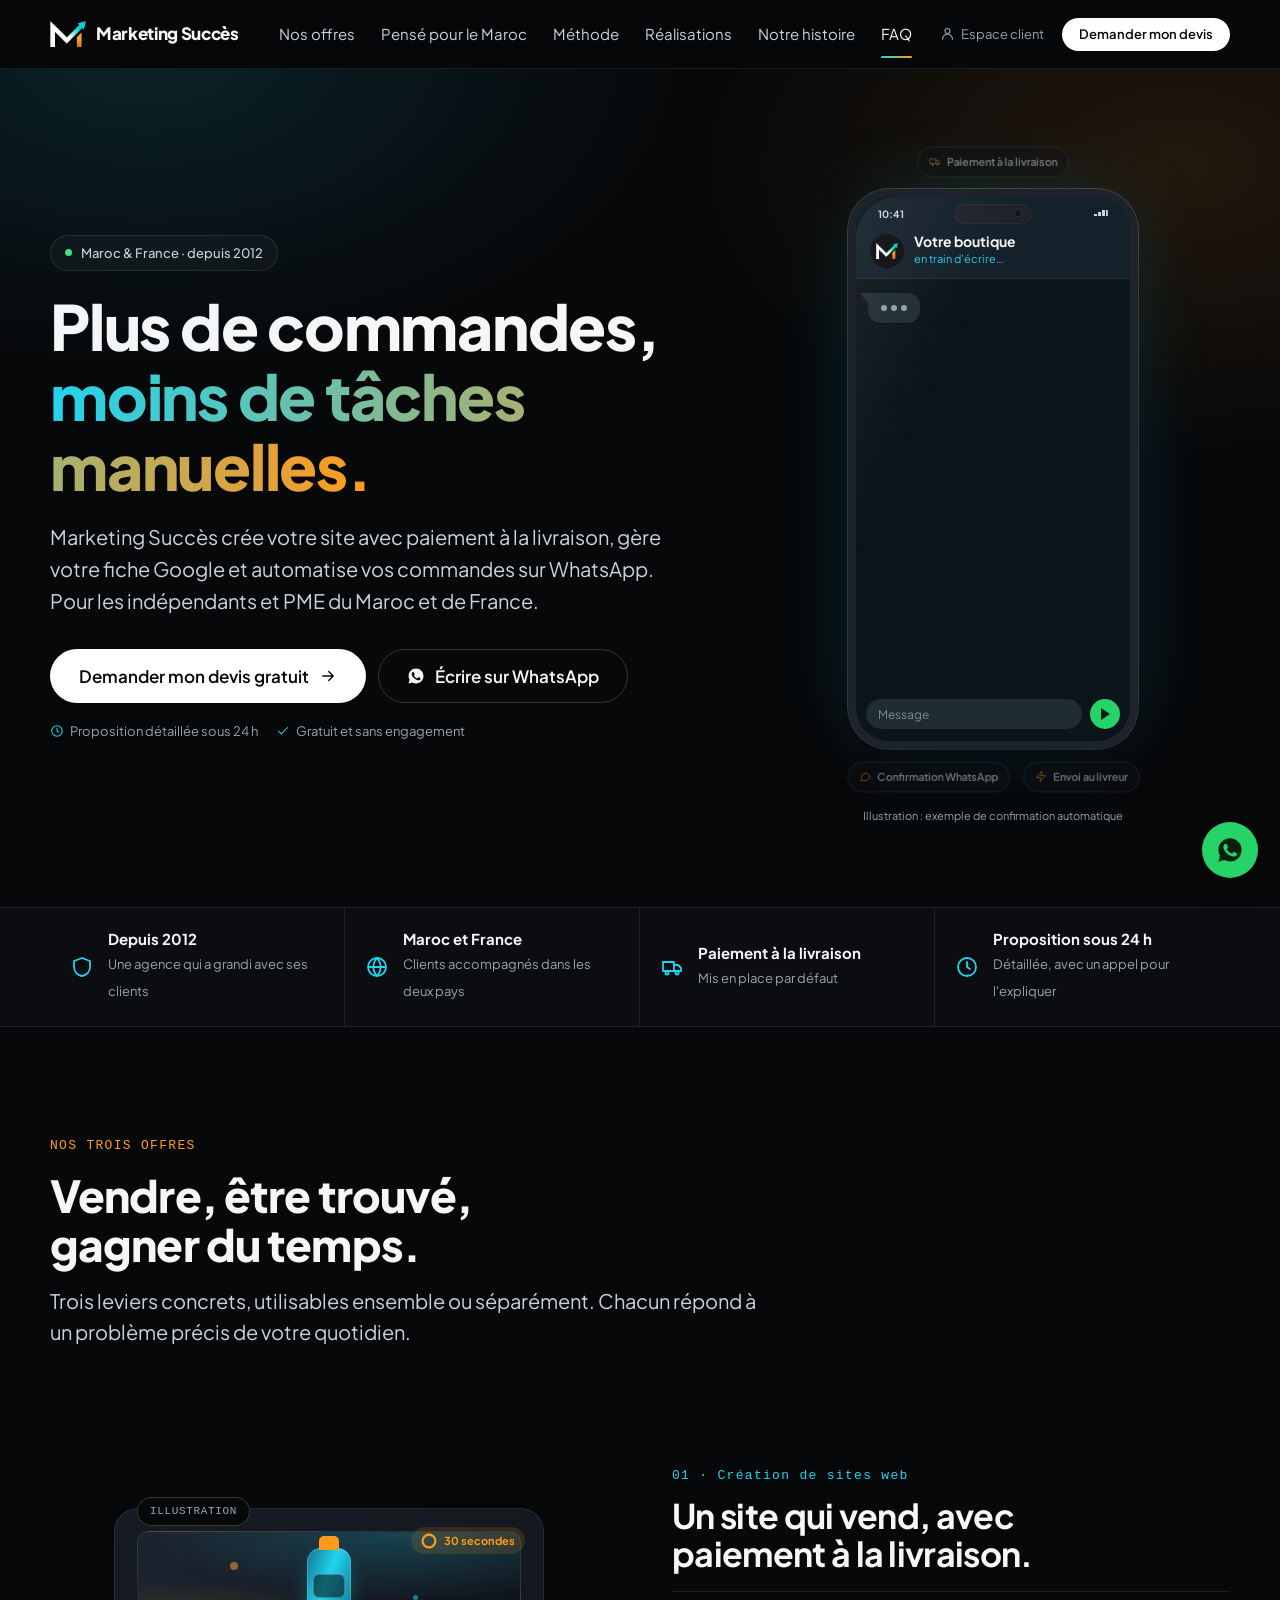
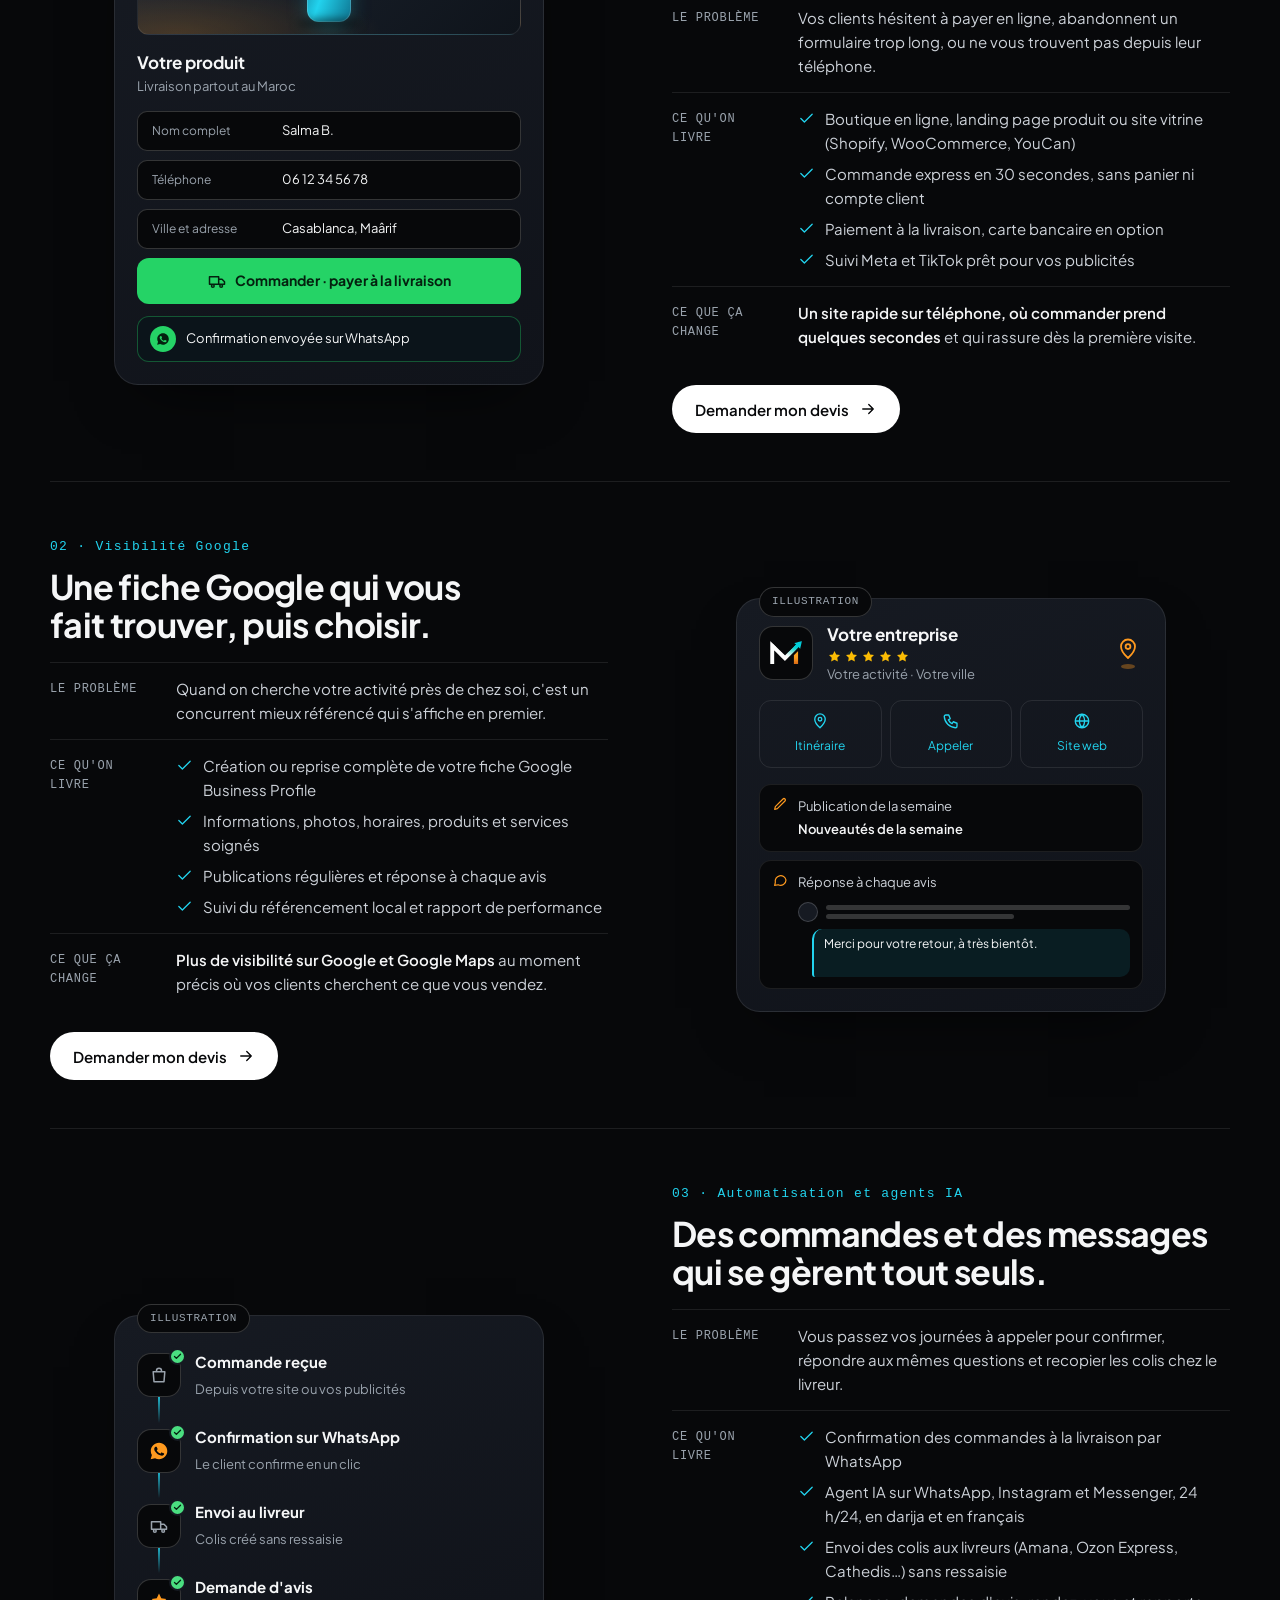
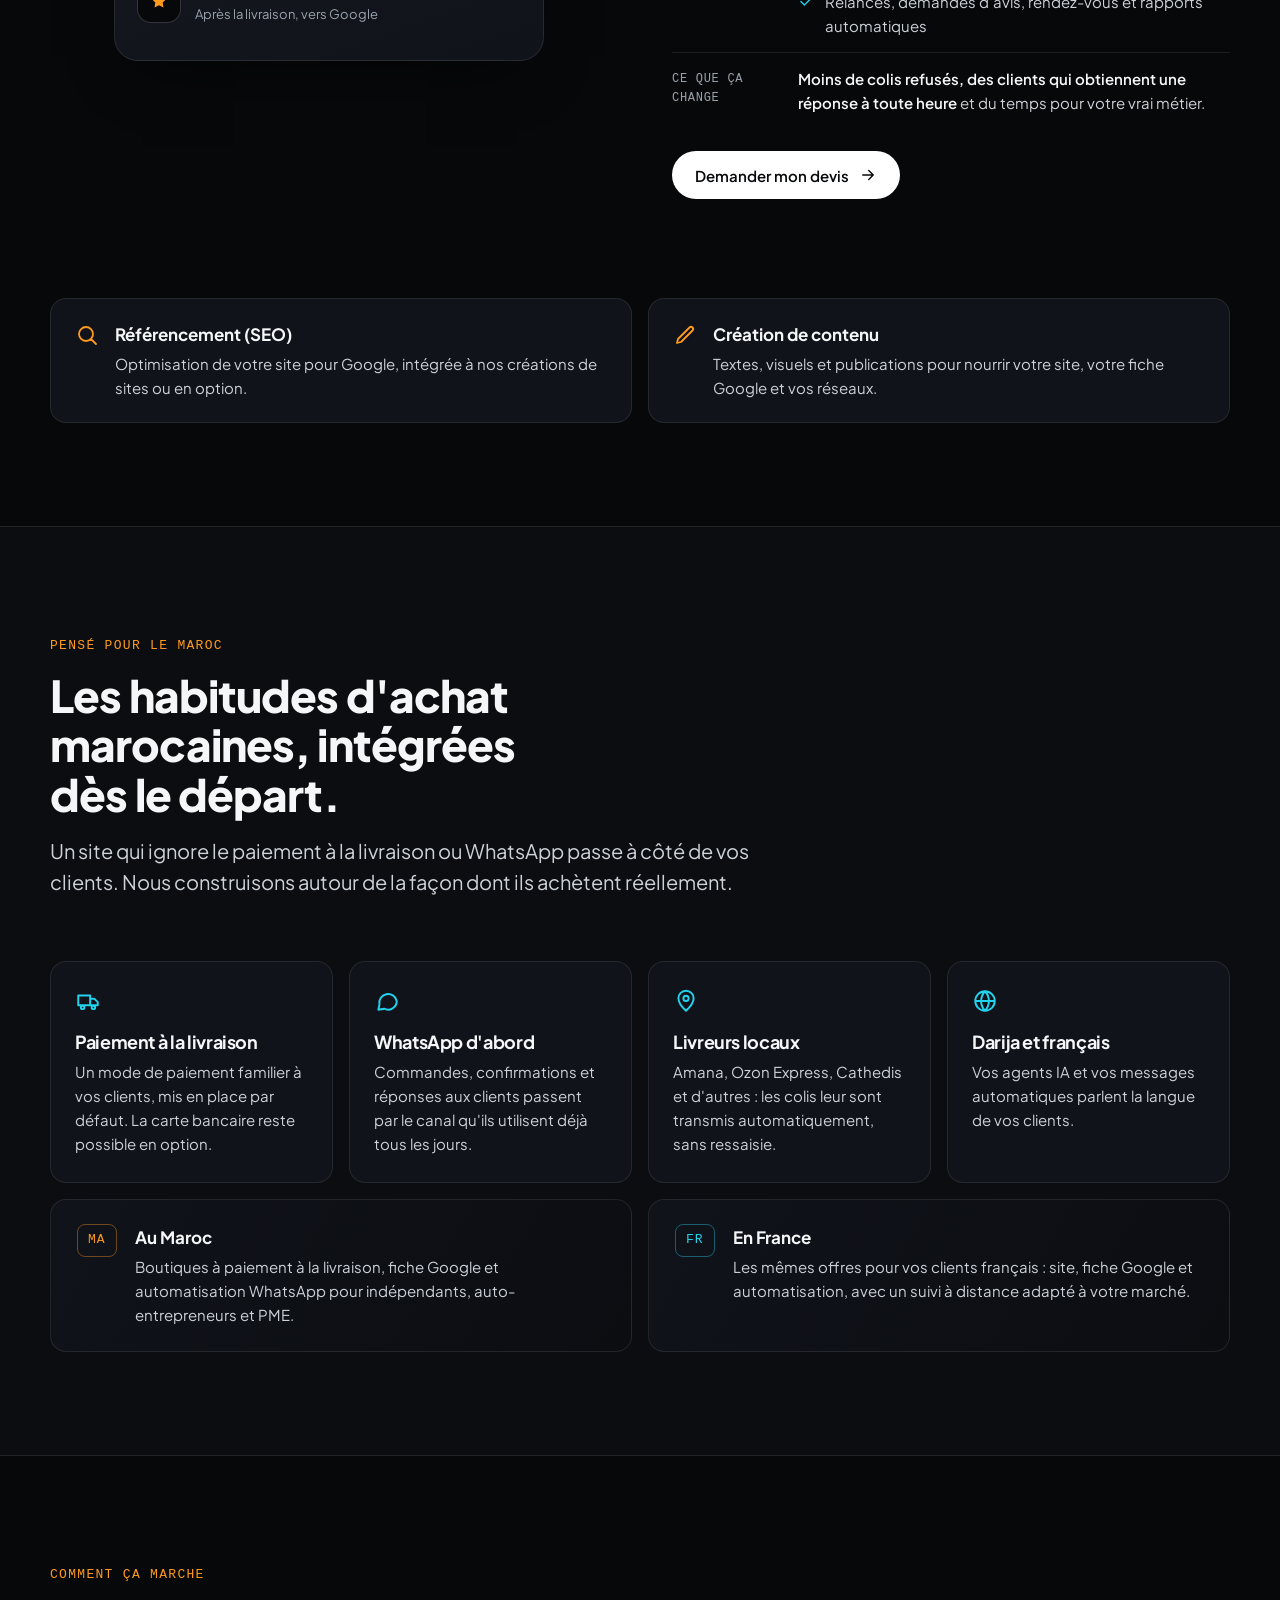
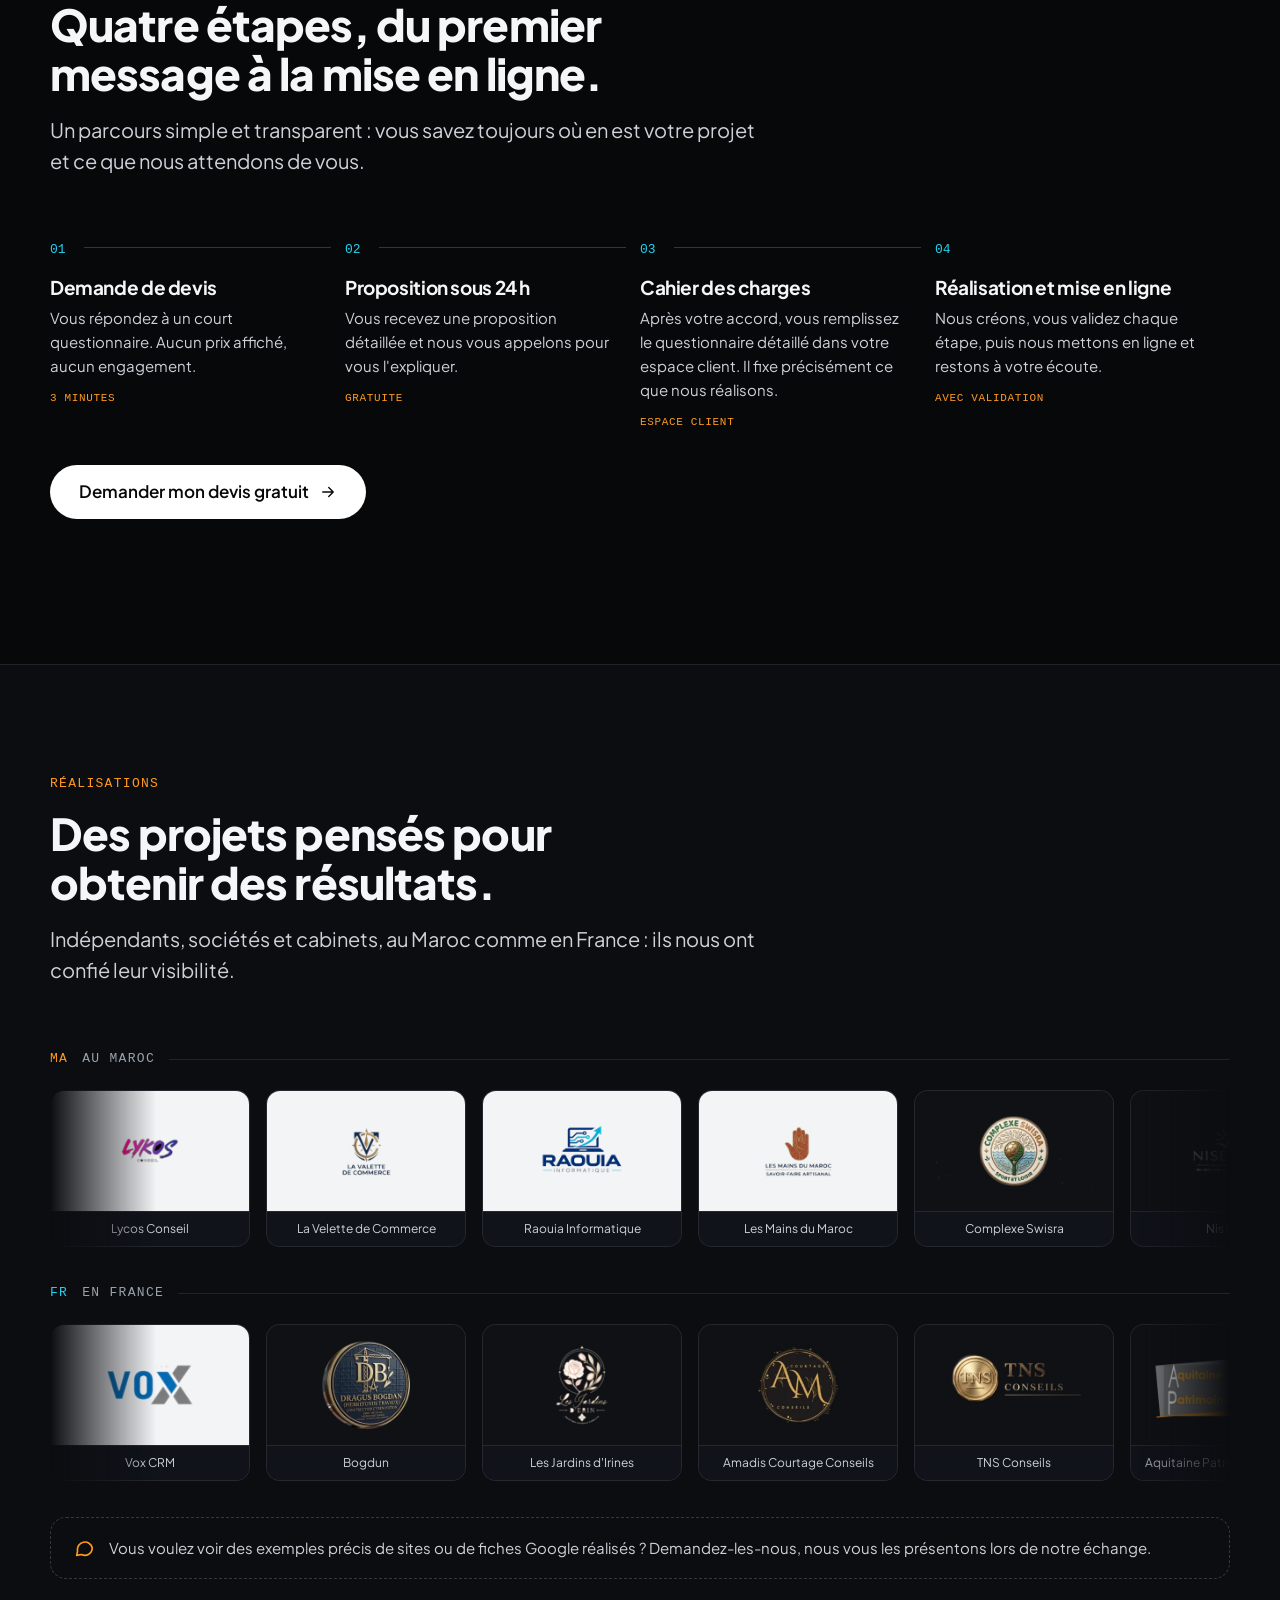
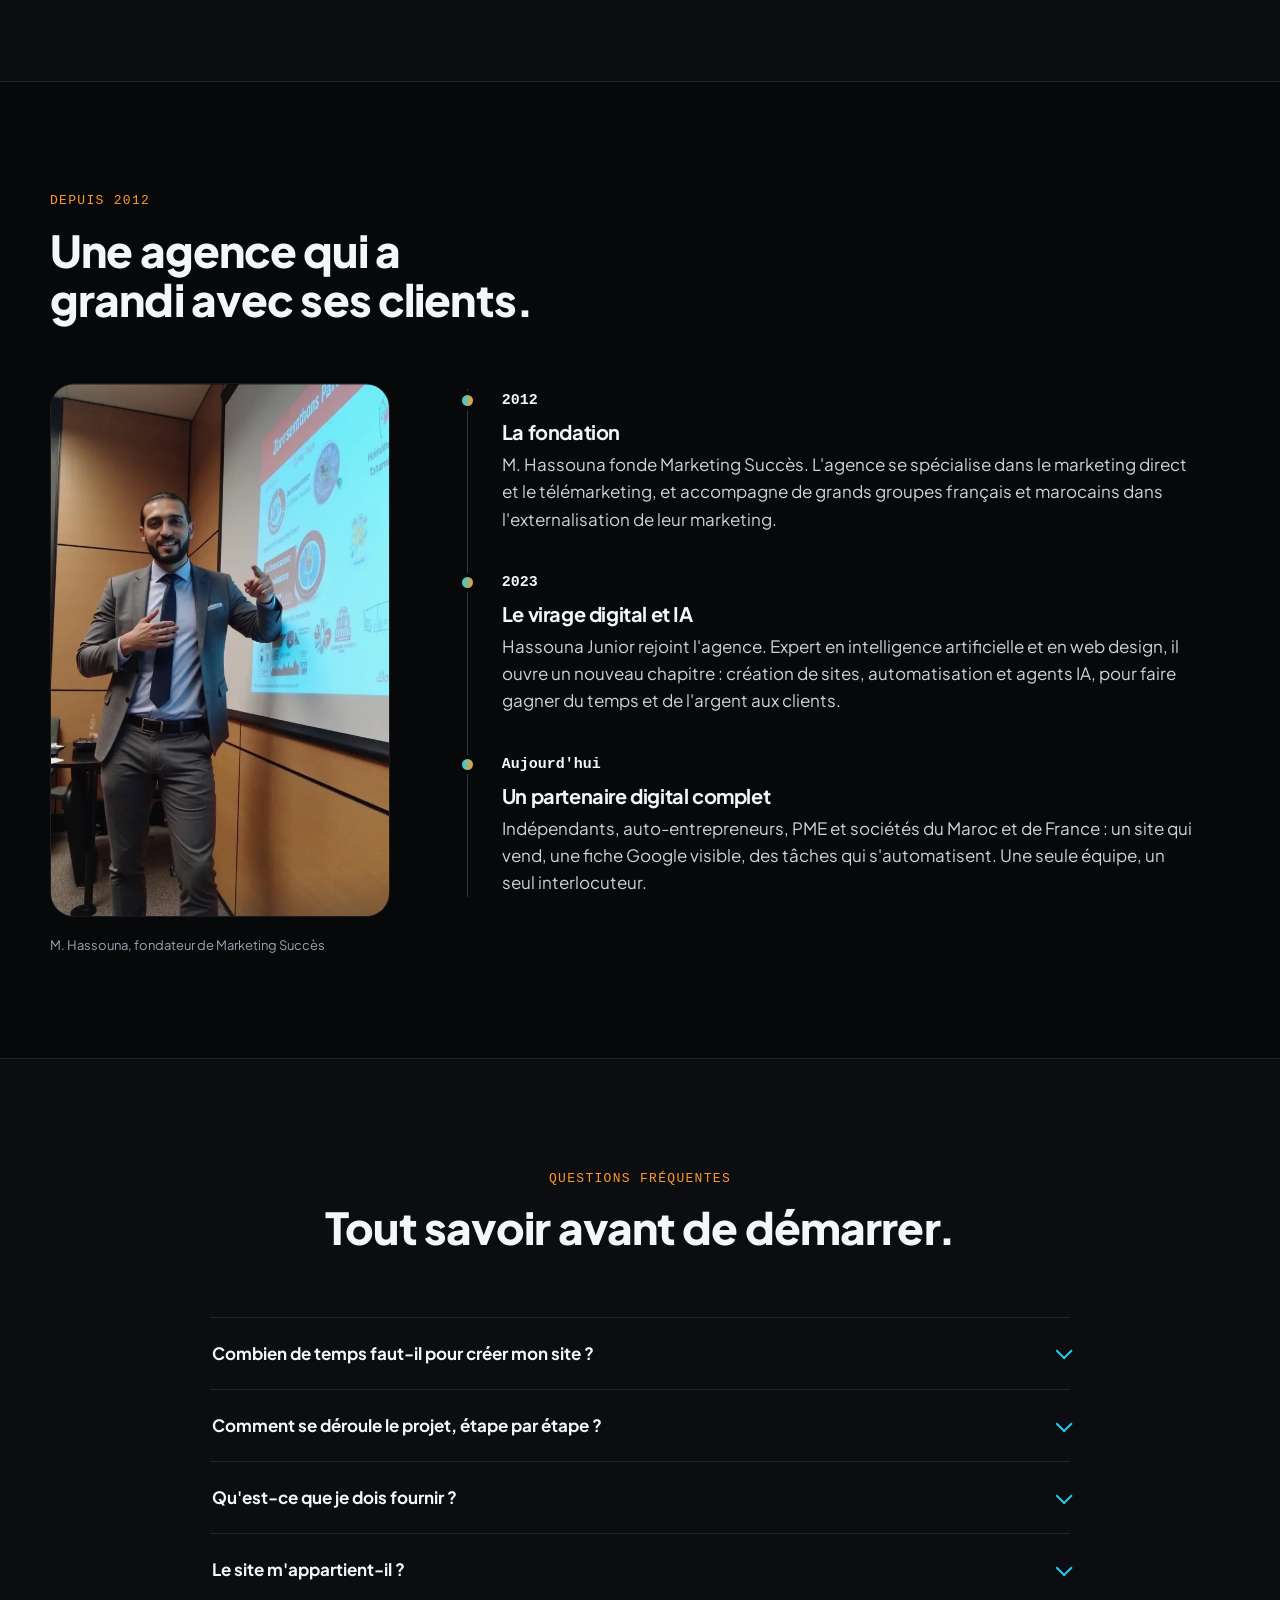
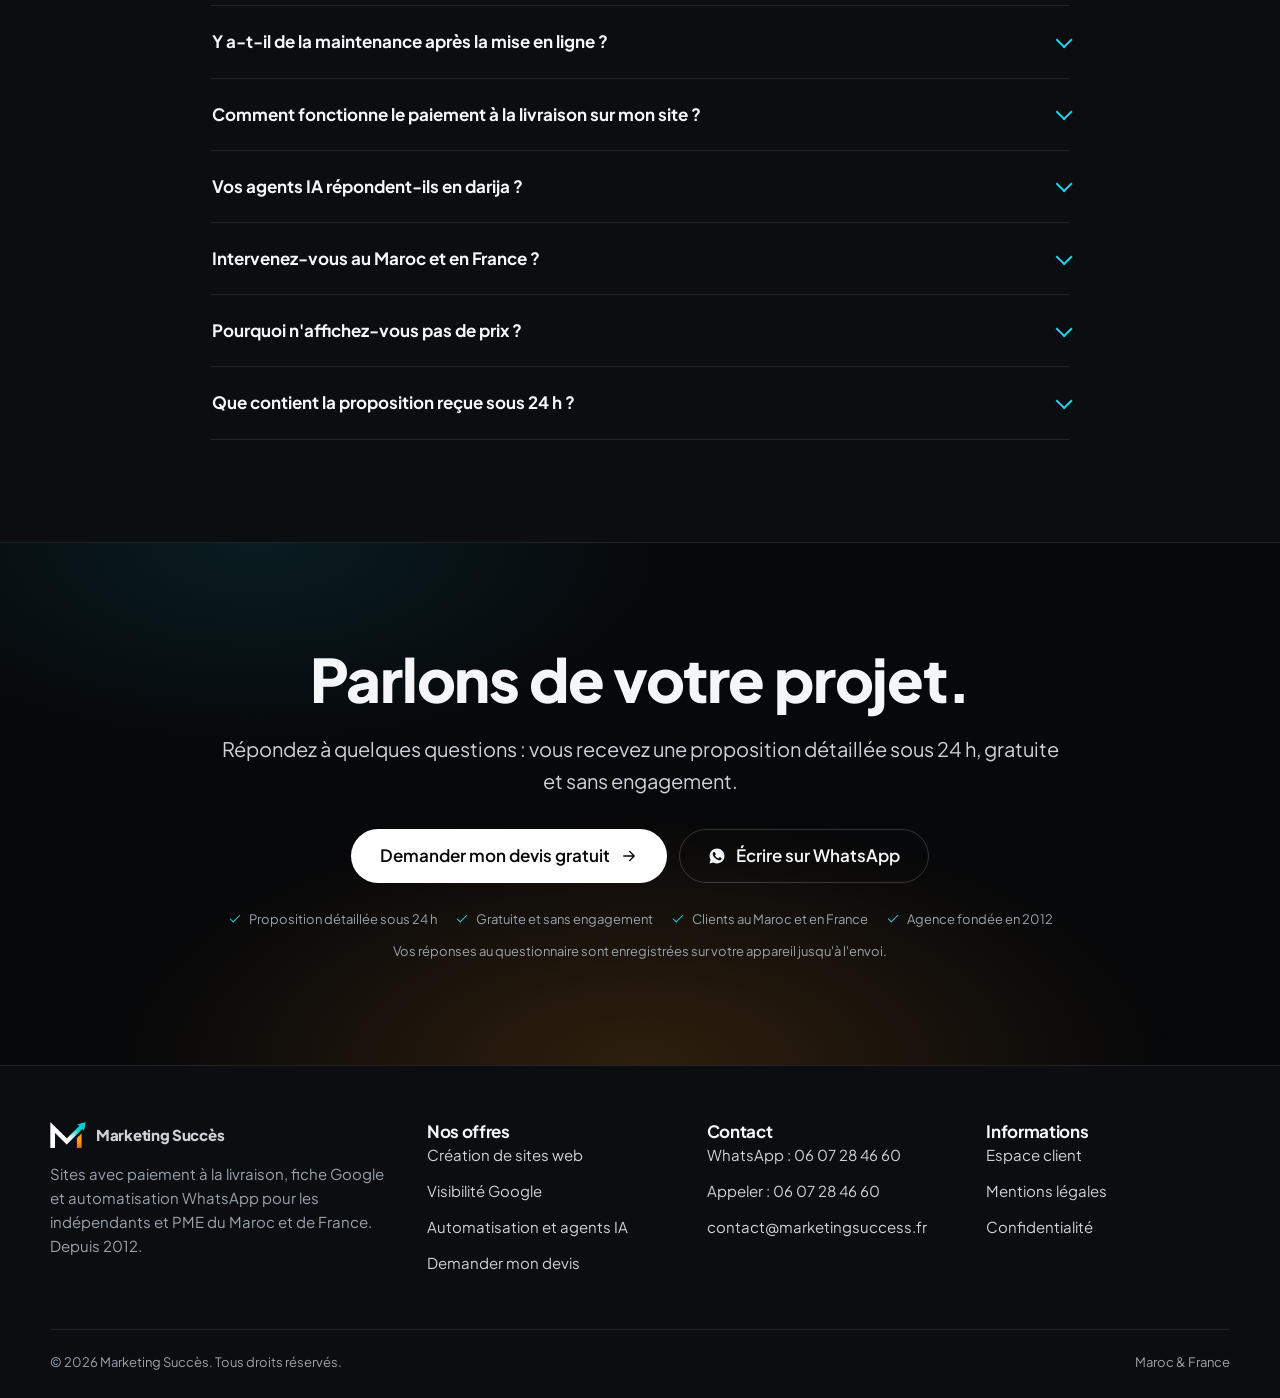
==== commit 47b2e500: "Prepare fichiers guide IA et expertise IA Co-Authored-By: Claude Sonnet 5.5 <noreply@anthropic.com>" ====
--- a/index.html
+++ b/index.html
@@ -158,6 +158,8 @@
 <link rel="stylesheet" href="css/logos.css">
 <link rel="stylesheet" href="css/offer-demos.css">
 <link rel="stylesheet" href="css/motion.css">
+<link rel="stylesheet" href="css/ai-guide.css">
+<link rel="stylesheet" href="css/ai-expertise.css">
 <script>document.documentElement.classList.add('js');setTimeout(function(){if(!window.__ms)document.documentElement.classList.add('reveal-all')},3000)</script>
 </head>
 <body class="has-cta-bar">
@@ -587,6 +589,8 @@
 <script src="js/config.js"></script>
 <script src="js/track.js" defer></script>
 <script src="js/site.js" defer></script>
+<script src="js/ai-guide.js" defer></script>
+<script src="js/ai-expertise.js" defer></script>
 <script src="js/hero-chat.js" defer></script>
 <script src="js/offer-demos.js" defer></script>
 <script src="js/motion.js" defer></script>
--- a/css/ai-guide.css
+++ b/css/ai-guide.css
@@ -0,0 +1 @@
+/* css/ai-guide.css : rempli par l'agent dédié */
--- a/css/ai-expertise.css
+++ b/css/ai-expertise.css
@@ -0,0 +1 @@
+/* css/ai-expertise.css : rempli par l'agent dédié */
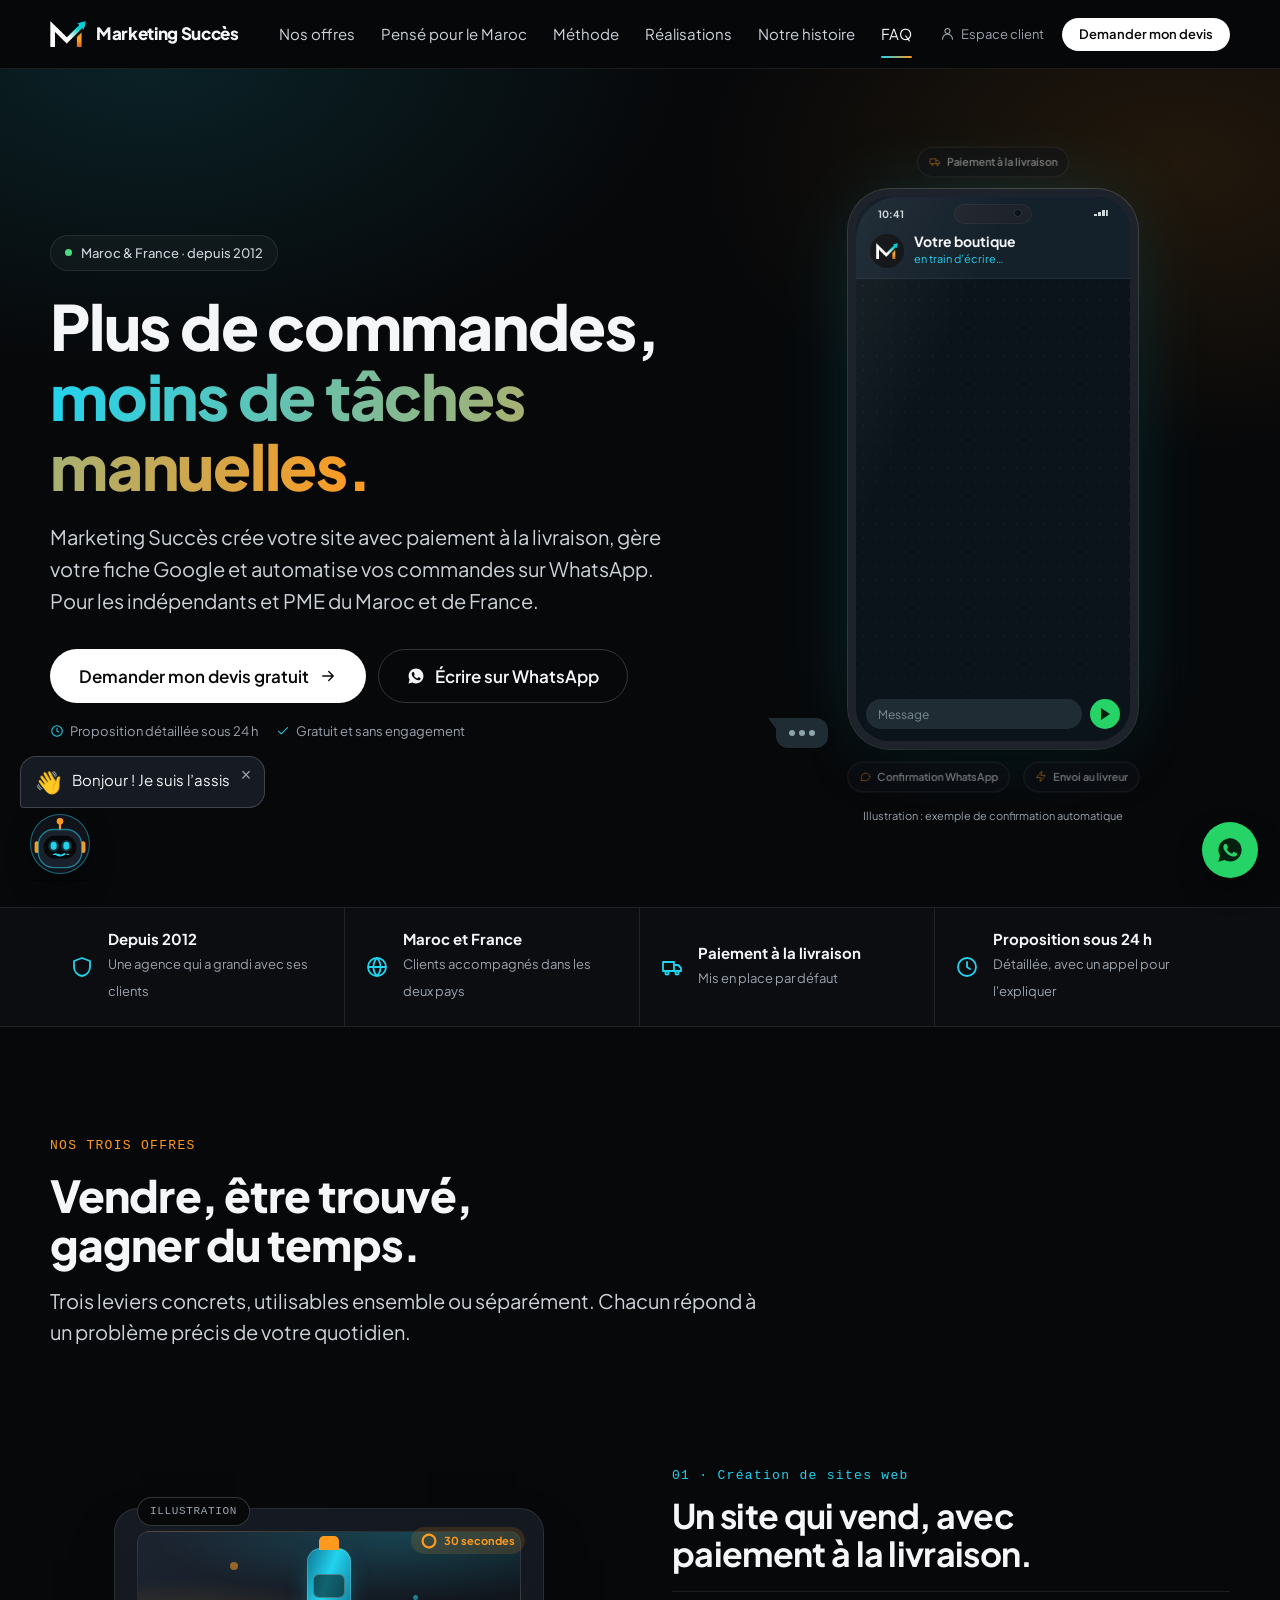
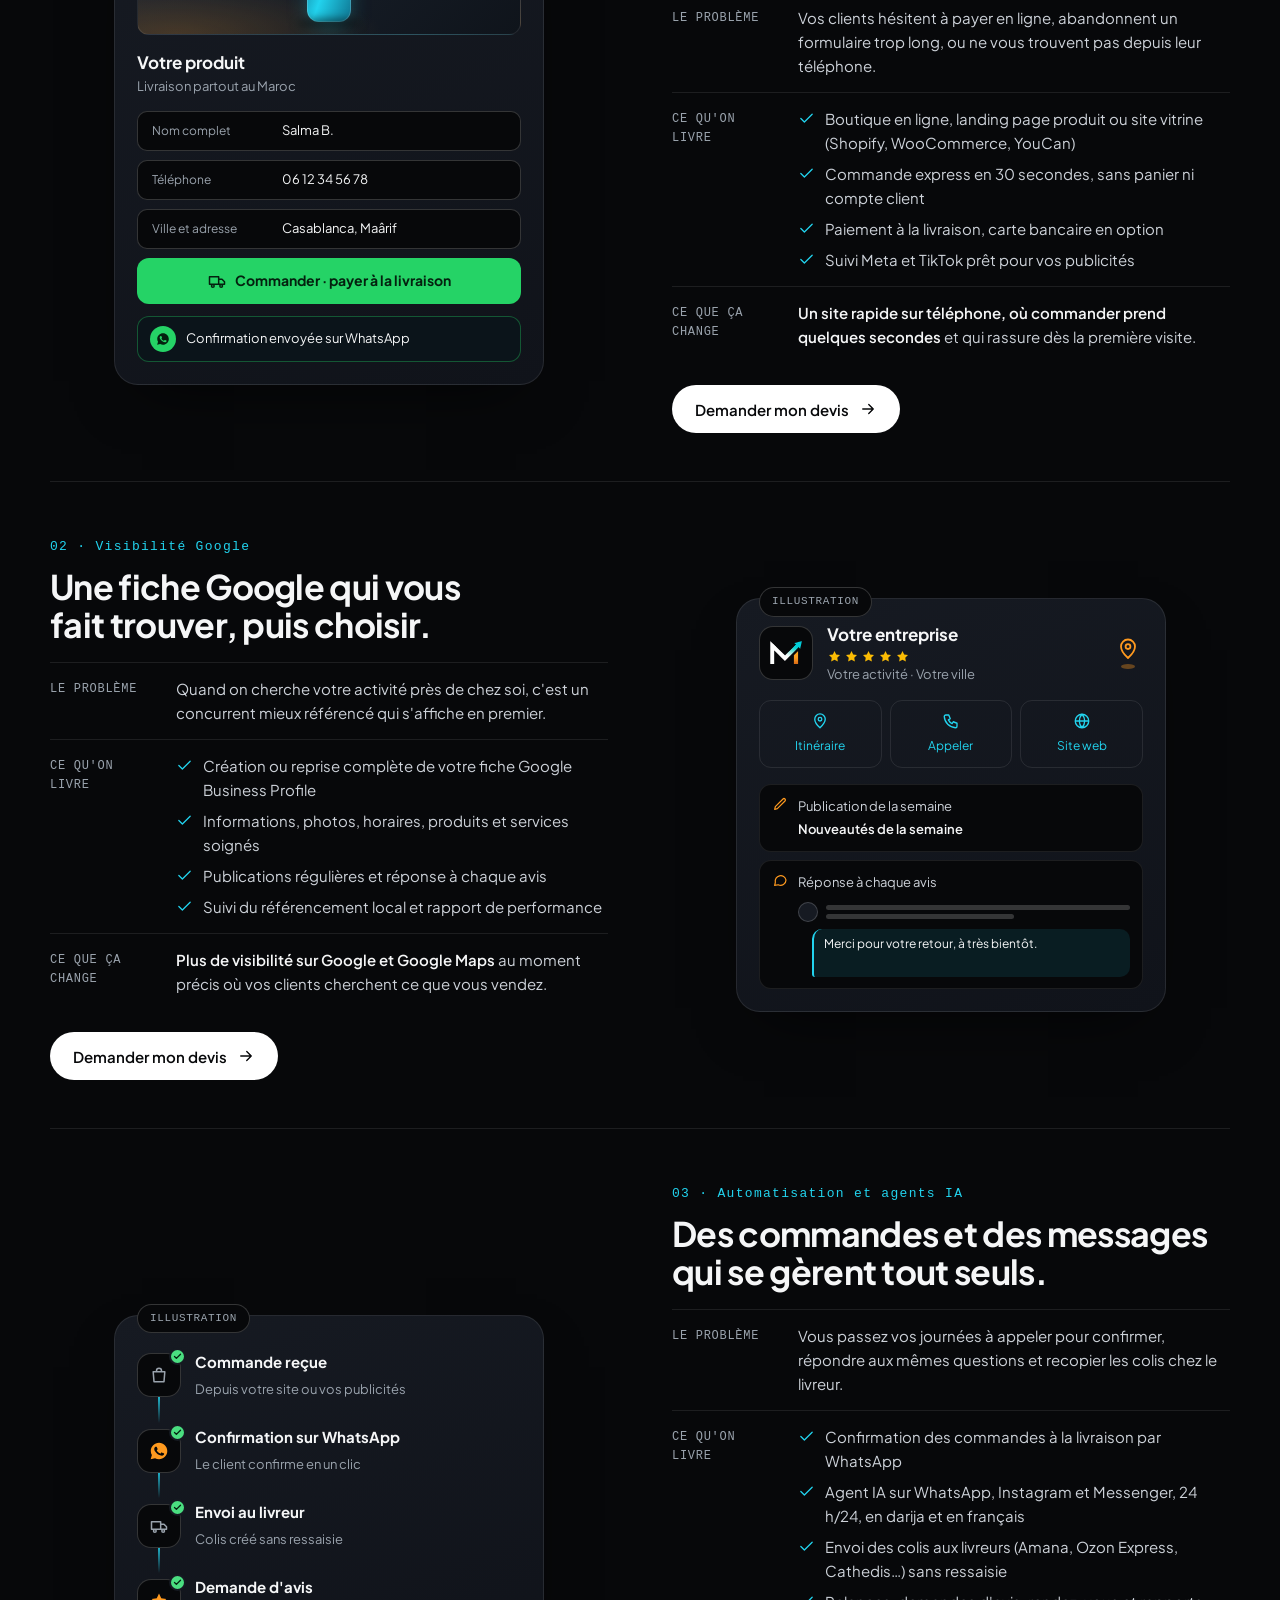
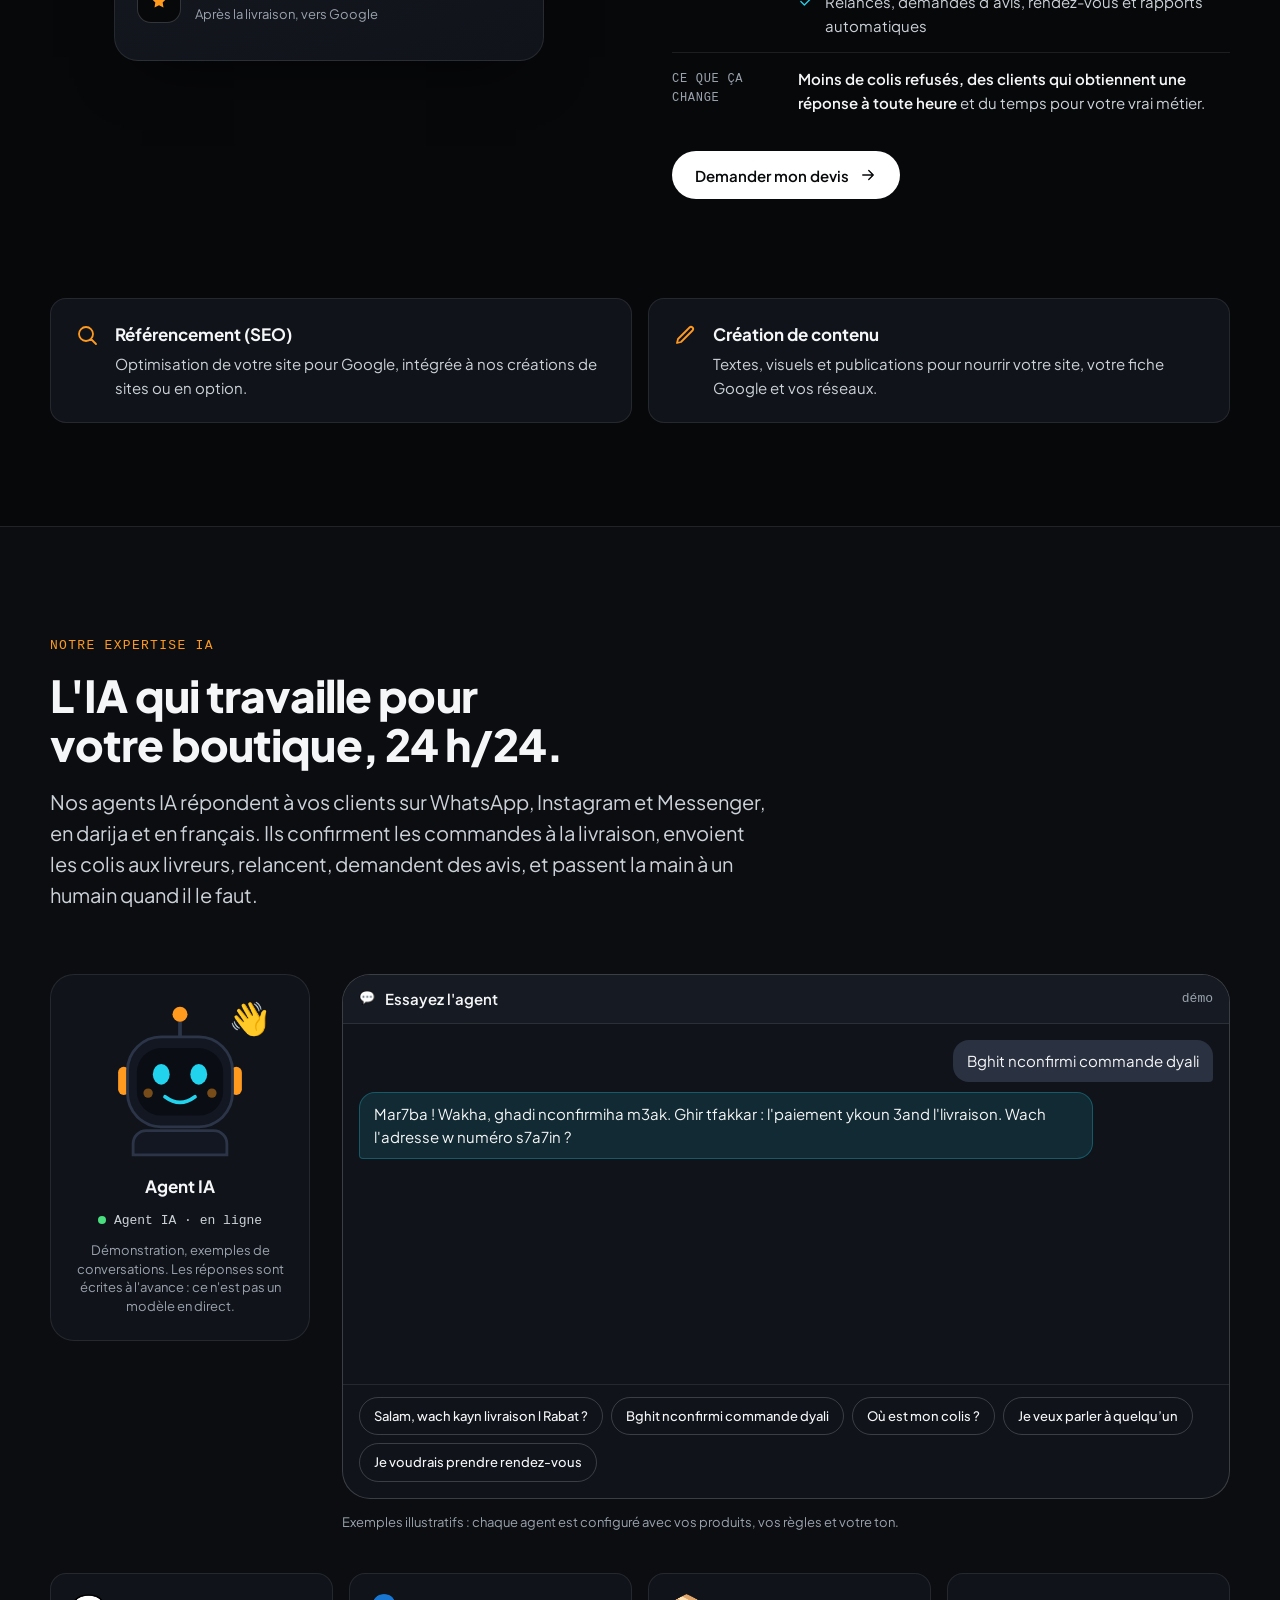
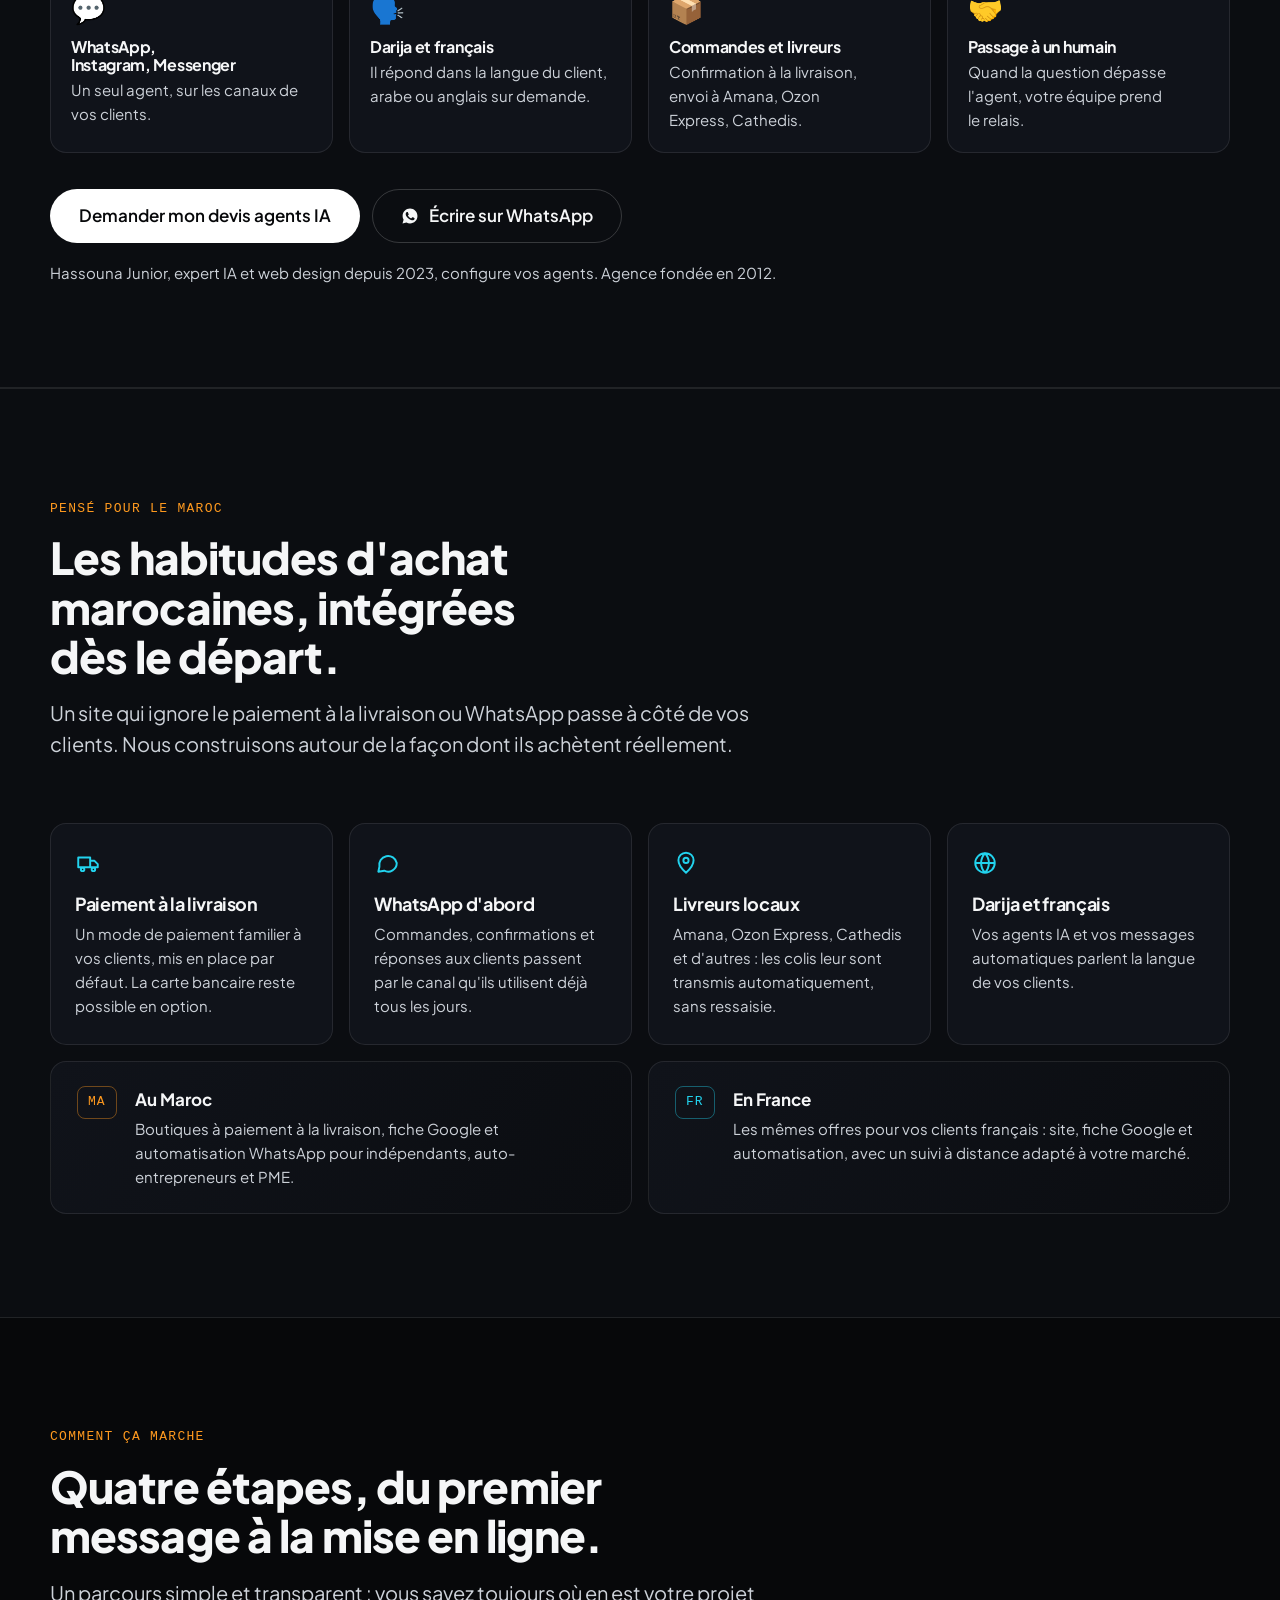
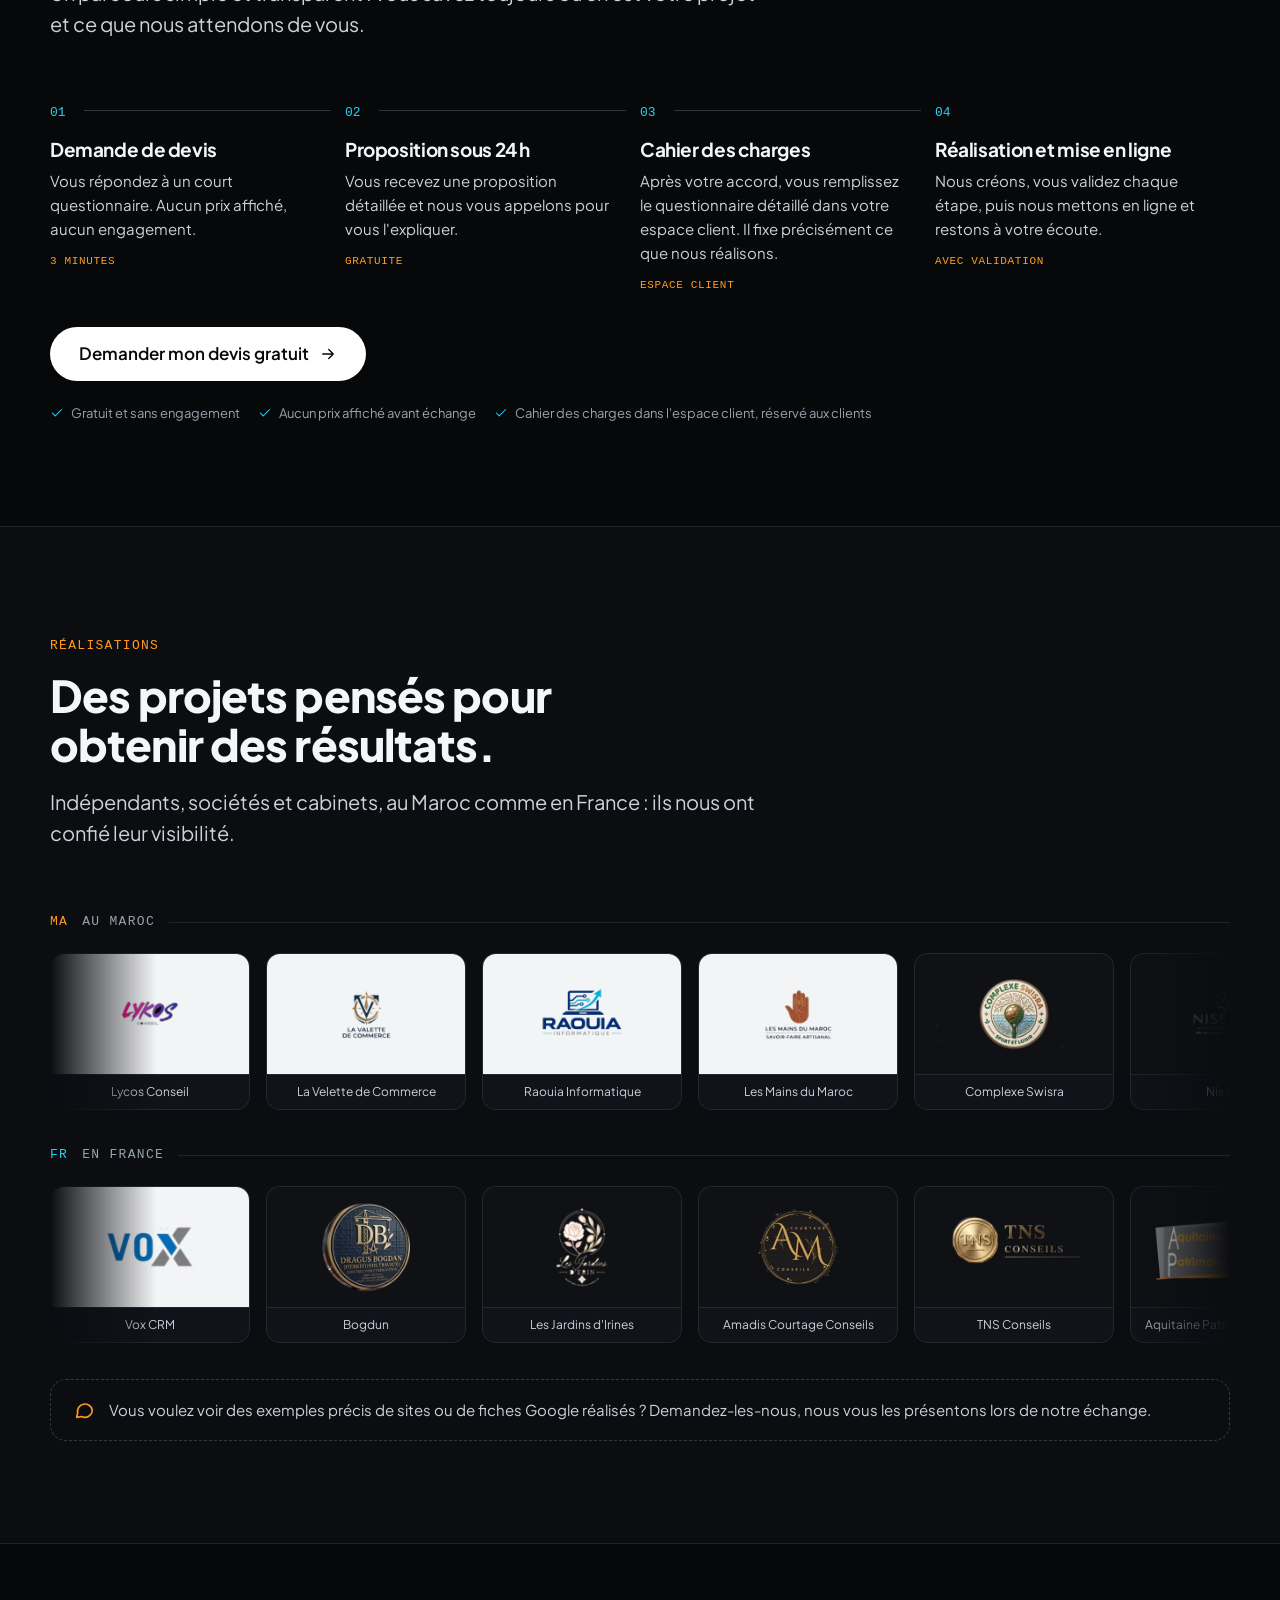
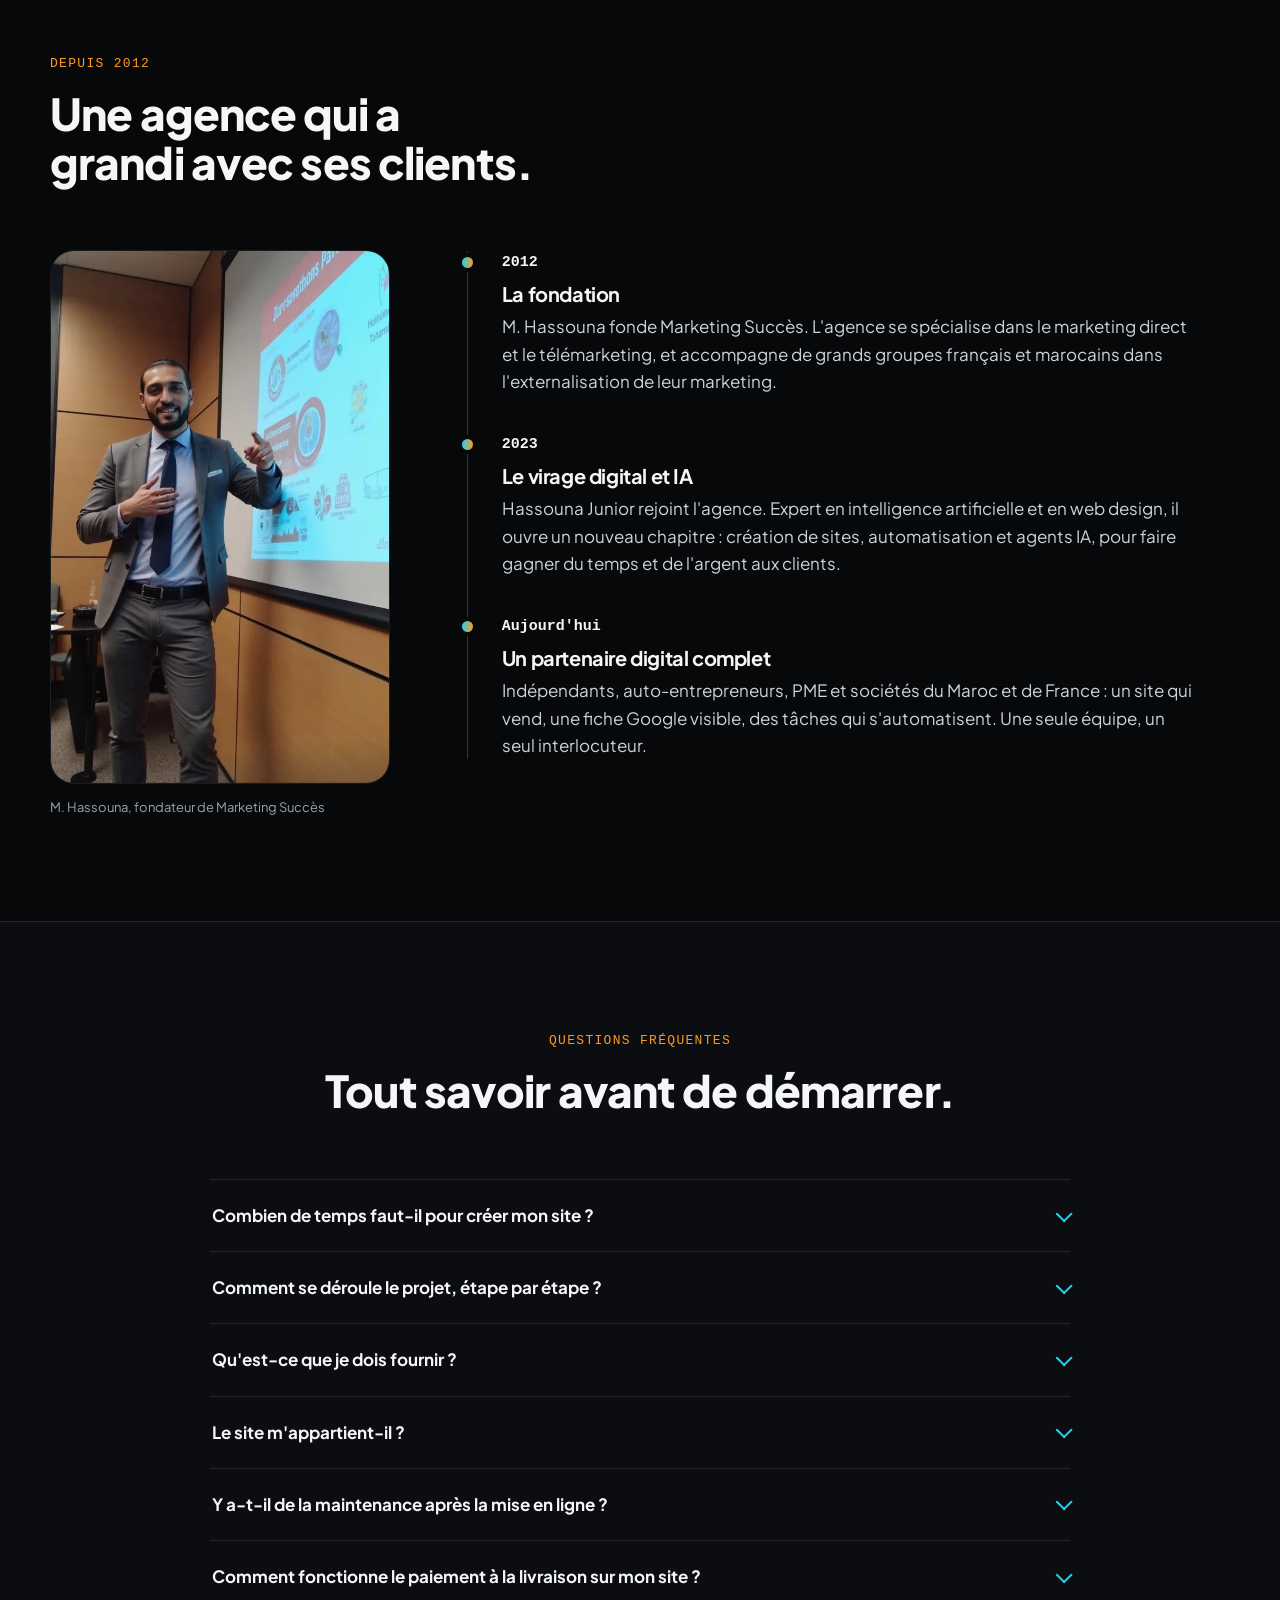
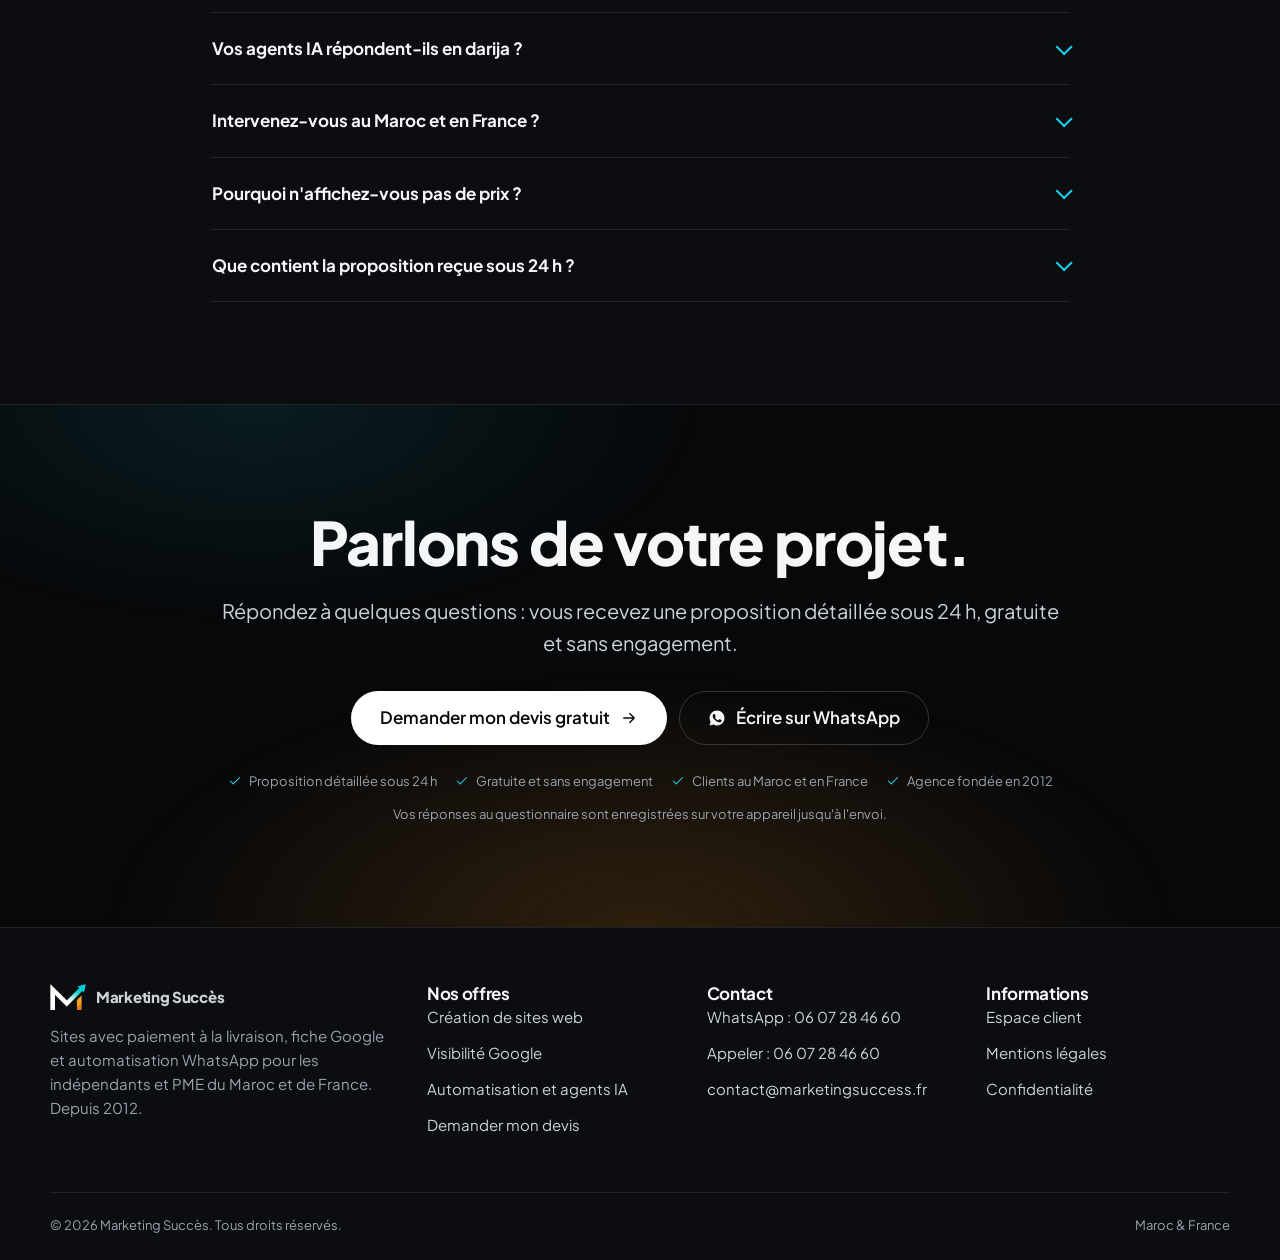
==== commit 745ba410: "Guide IA anime (avatar + emojis) et section Notre expertise IA avec demo darija/francais Co-Authored" ====
--- a/index.html
+++ b/index.html
@@ -380,6 +380,66 @@
     </div>
   </section>
 
+  <!-- ========== EXPERTISE IA ========== -->
+  <section class="section alt" id="ia">
+    <div class="wrap">
+      <div class="sec-head reveal">
+        <span class="eyebrow">Notre expertise IA</span>
+        <h2>L'IA qui travaille pour votre boutique, 24 h/24.</h2>
+        <p>Nos agents IA répondent à vos clients sur WhatsApp, Instagram et Messenger, en darija et en français. Ils confirment les commandes à la livraison, envoient les colis aux livreurs, relancent, demandent des avis, et passent la main à un humain quand il le faut.</p>
+      </div>
+      <div class="ia-demo reveal">
+        <div class="ia-stage">
+          <div class="ia-avwrap">
+            <svg class="ia-av" viewBox="0 0 160 170" aria-hidden="true" focusable="false">
+              <g class="ia-body">
+                <path d="M80 40V24" stroke="#2b3547" stroke-width="4" stroke-linecap="round"/>
+                <circle class="ia-ant" cx="80" cy="16" r="8" fill="#ff9a1f"/>
+                <rect x="14" y="72" width="12" height="30" rx="6" fill="#ff9a1f"/>
+                <rect x="134" y="72" width="12" height="30" rx="6" fill="#ff9a1f"/>
+                <path d="M44 140h72a14 14 0 0 1 14 14v12H30v-12a14 14 0 0 1 14-14z" fill="#121722" stroke="#2b3547" stroke-width="3"/>
+                <rect x="24" y="40" width="112" height="96" rx="36" fill="#121722" stroke="#2b3547" stroke-width="3"/>
+                <rect x="34" y="52" width="92" height="72" rx="26" fill="#0a0d14"/>
+                <ellipse class="ia-eye" cx="60" cy="80" rx="9" ry="11" fill="#22d3ee"/>
+                <ellipse class="ia-eye" cx="100" cy="80" rx="9" ry="11" fill="#22d3ee"/>
+                <circle cx="46" cy="100" r="5" fill="#ff9a1f" opacity=".45"/>
+                <circle cx="114" cy="100" r="5" fill="#ff9a1f" opacity=".45"/>
+                <path class="ia-smile" d="M64 104q16 12 32 0" fill="none" stroke="#22d3ee" stroke-width="4" stroke-linecap="round"/>
+                <g class="ia-mouth" fill="#ff9a1f"><rect class="ia-b" x="60" y="104" width="5" height="12" rx="2.5"/><rect class="ia-b" x="70" y="104" width="5" height="12" rx="2.5"/><rect class="ia-b" x="80" y="104" width="5" height="12" rx="2.5"/><rect class="ia-b" x="90" y="104" width="5" height="12" rx="2.5"/><rect class="ia-b" x="100" y="104" width="5" height="12" rx="2.5"/></g>
+              </g>
+            </svg>
+            <span class="ia-react wave" aria-hidden="true">&#x1F44B;</span>
+          </div>
+          <div class="ia-name">Agent IA</div>
+          <div class="ia-status"><i aria-hidden="true"></i>Agent IA · en ligne</div>
+          <p class="ia-small">Démonstration, exemples de conversations. Les réponses sont écrites à l'avance : ce n'est pas un modèle en direct.</p>
+        </div>
+        <div>
+          <div class="ia-phone">
+            <div class="ia-bar"><span style="margin:0" aria-hidden="true">&#x1F4AC;</span>Essayez l'agent<span>démo</span></div>
+            <div class="ia-log" role="log" aria-live="polite" aria-label="Conversation de démonstration" tabindex="0">
+              <div class="ia-m u">Bghit nconfirmi commande dyali</div>
+              <div class="ia-m a">Mar7ba ! Wakha, ghadi nconfirmiha m3ak. Ghir tfakkar : l'paiement ykoun 3and l'livraison. Wach l'adresse w numéro s7a7in ?</div>
+            </div>
+            <div class="ia-chips" role="group" aria-label="Questions clients à essayer"></div>
+          </div>
+          <p class="ia-note">Exemples illustratifs : chaque agent est configuré avec vos produits, vos règles et votre ton.</p>
+        </div>
+      </div>
+      <ul class="ia-caps">
+        <li class="card reveal" style="--i:0"><span class="ia-ico" aria-hidden="true" style="--i:0">&#x1F4AC;</span><div><h3>WhatsApp, Instagram, Messenger</h3><p>Un seul agent, sur les canaux de vos clients.</p></div></li>
+        <li class="card reveal" style="--i:1"><span class="ia-ico" aria-hidden="true" style="--i:1">&#x1F5E3;&#xFE0F;</span><div><h3>Darija et français</h3><p>Il répond dans la langue du client, arabe ou anglais sur demande.</p></div></li>
+        <li class="card reveal" style="--i:2"><span class="ia-ico" aria-hidden="true" style="--i:2">&#x1F4E6;</span><div><h3>Commandes et livreurs</h3><p>Confirmation à la livraison, envoi à Amana, Ozon Express, Cathedis.</p></div></li>
+        <li class="card reveal" style="--i:3"><span class="ia-ico" aria-hidden="true" style="--i:3">&#x1F91D;</span><div><h3>Passage à un humain</h3><p>Quand la question dépasse l'agent, votre équipe prend le relais.</p></div></li>
+      </ul>
+      <div class="ia-cta reveal">
+        <a class="btn primary lg" href="devis.html?offre=ia" data-loc="ia-section">Demander mon devis agents IA</a>
+        <a class="btn ghost lg" href="https://wa.me/212607284660?text=Bonjour%20Marketing%20Succ%C3%A8s%2C%20je%20souhaite%20en%20savoir%20plus%20sur%20vos%20agents%20IA." target="_blank" rel="noopener" data-loc="ia-section"><svg class="ico ico-fill" aria-hidden="true"><use href="#i-wa"/></svg>Écrire sur WhatsApp</a>
+      </div>
+      <p class="ia-honest">Hassouna Junior, expert IA et web design depuis 2023, configure vos agents. Agence fondée en 2012.</p>
+    </div>
+  </section>
+
   <!-- ========== MAROC (+ FRANCE) ========== -->
   <section class="section alt" id="maroc">
     <div class="wrap">
--- a/css/ai-guide.css
+++ b/css/ai-guide.css
@@ -1 +1,85 @@
-/* css/ai-guide.css : rempli par l'agent dédié */
+/* Assistant virtuel (guide) : widget injecté par js/ai-guide.js. Additif, transform/opacity uniquement. */
+.msg{--g-b:20px;--g-l:20px;--ex:0;--ey:0;position:fixed;left:var(--g-l);bottom:var(--g-b);z-index:91;font:400 var(--fs-sm,.9375rem)/1.5 var(--f,system-ui,sans-serif);color:var(--ink,#f5f6f7)}
+.msg-sr{position:absolute;width:1px;height:1px;overflow:hidden;clip:rect(0 0 0 0);white-space:nowrap}
+.msg-btn{position:relative;display:block;width:60px;height:60px;padding:0;border:1px solid rgba(34,211,238,.45);border-radius:50%;background:var(--surface,#10131a);cursor:pointer;box-shadow:0 12px 30px -8px rgba(0,0,0,.7);transition:transform .2s var(--ease,ease)}
+.msg-btn:hover{transform:scale(1.06)}
+.msg-btn:focus-visible{outline:2px solid var(--cyan,#22d3ee);outline-offset:3px}
+.msg-btn svg,.msg-hd svg{width:100%;height:100%}
+.msg-ring{position:absolute;inset:-1px;border-radius:50%;border:2px solid var(--cyan,#22d3ee);opacity:0;pointer-events:none}
+.msg.ring .msg-ring{animation:msg-ring 2.4s ease-out infinite}
+.msg-dot{position:absolute;top:0;right:0;width:14px;height:14px;border-radius:50%;background:var(--orange,#ff9a1f);border:2px solid var(--bg,#07080a);transform:scale(0);transition:transform .2s}
+.msg.new .msg-dot{transform:scale(1)}
+.msg.open .msg-ring{animation:none;opacity:0}
+
+/* avatar */
+.msg-av .blink{transform-box:fill-box;transform-origin:center;animation:msg-blink 5.2s infinite}
+.msg-av .eyes{transform:translate(calc(var(--ex)*1px),calc(var(--ey)*1px))}
+.msg-av .ant{transform-box:fill-box;transform-origin:center;animation:msg-pulse 2.6s ease-in-out infinite}
+.msg-av .bars rect{transform-box:fill-box;transform-origin:center;transform:scaleY(.25)}
+.msg-av .bars,.msg-av .smile{transition:opacity .15s}
+.msg-av .bars{opacity:0}
+.msg.speak .msg-av .bars{opacity:1}
+.msg.speak .msg-av .smile{opacity:0}
+.msg.speak .msg-av .bars rect{animation:msg-voice .5s ease-in-out infinite alternate}
+.msg.speak .msg-av .bars rect:nth-child(2){animation-delay:-.15s}
+.msg.speak .msg-av .bars rect:nth-child(3){animation-delay:-.3s}
+.msg.speak .msg-av .bars rect:nth-child(4){animation-delay:-.1s}
+.msg.speak .msg-av .bars rect:nth-child(5){animation-delay:-.25s}
+.msg.wave .msg-btn svg{animation:msg-wave 1.4s ease-in-out 2}
+
+/* bulle */
+.msg-bubble{position:absolute;left:0;bottom:72px;width:max-content;max-width:min(300px,calc(100vw - 40px));display:flex;gap:10px;align-items:flex-start;padding:12px 34px 12px 14px;border-radius:16px 16px 16px 4px;background:var(--surface-2,#161a22);border:1px solid var(--line-2,rgba(255,255,255,.18));box-shadow:var(--shadow,0 24px 60px -28px #000);opacity:0;visibility:hidden;transform:translateY(8px) scale(.96);transform-origin:0 100%;transition:opacity .25s,transform .25s var(--ease,ease),visibility 0s .25s;cursor:pointer}
+.msg-bubble.on{opacity:1;visibility:visible;transform:none;transition:opacity .25s,transform .25s var(--ease,ease)}
+.msg-bubble p{margin:0;min-height:1.5em}
+.msg-e{display:inline-block;font-size:1.35rem;line-height:1.2;flex:none;animation:msg-pop .6s var(--ease,ease) both,msg-float 2.8s ease-in-out .6s infinite}
+.msg-x{position:absolute;top:4px;right:4px;width:28px;height:28px;border:0;border-radius:50%;background:transparent;color:var(--muted,#9aa3ad);font-size:18px;line-height:1;cursor:pointer}
+.msg-x:hover{color:var(--ink,#fff);background:rgba(255,255,255,.08)}
+.msg-burst{position:absolute;left:24px;bottom:60px;pointer-events:none}
+.msg-burst span{position:absolute;font-size:1.4rem;opacity:0;animation:msg-burst 1.3s ease-out forwards}
+
+/* panneau */
+.msg-panel{position:absolute;left:0;bottom:72px;width:min(340px,calc(100vw - 24px));max-height:min(520px,calc(100vh - 110px));display:flex;flex-direction:column;border-radius:var(--r,16px);background:var(--surface,#10131a);border:1px solid var(--line-2,rgba(255,255,255,.18));box-shadow:var(--shadow,0 24px 60px -28px #000);opacity:0;visibility:hidden;transform:translateY(10px) scale(.97);transform-origin:0 100%;transition:opacity .22s,transform .22s var(--ease,ease),visibility 0s .22s;overflow:hidden}
+.msg.open .msg-panel{opacity:1;visibility:visible;transform:none;transition:opacity .22s,transform .22s var(--ease,ease)}
+.msg-panel:focus{outline:0}
+.msg-hd{display:flex;align-items:center;gap:12px;padding:12px 12px 12px 14px;border-bottom:1px solid var(--line,rgba(255,255,255,.09));background:var(--surface-2,#161a22)}
+.msg-hd .msg-av{width:40px;height:40px;flex:none}
+.msg-hd div{flex:1;min-width:0}
+.msg-hd b{display:block;font-size:var(--fs-sm,.9375rem);font-weight:700;line-height:1.25}
+.msg-hd small{display:block;color:var(--muted,#9aa3ad);font-size:var(--fs-xs,.8125rem)}
+.msg-hd .msg-x{position:static;width:36px;height:36px;font-size:22px}
+.msg-log{flex:1;overflow:auto;padding:14px;display:flex;flex-direction:column;gap:10px;overscroll-behavior:contain}
+.msg-m{display:flex;gap:8px;align-items:flex-start;max-width:92%;padding:9px 12px;border-radius:14px 14px 14px 4px;background:var(--surface-2,#161a22);border:1px solid var(--line,rgba(255,255,255,.09))}
+.msg-m p{margin:0}
+.msg-m span{flex:none}
+.msg-chips{display:flex;flex-wrap:wrap;gap:8px;padding:0 14px 12px}
+.msg-chip{display:inline-flex;align-items:center;min-height:36px;padding:8px 14px;border-radius:999px;border:1px solid var(--cyan,#22d3ee);color:var(--cyan,#22d3ee);font-size:var(--fs-xs,.8125rem);font-weight:600;text-decoration:none;transition:background .2s}
+.msg-chip:hover{background:rgba(34,211,238,.12)}
+.msg-chip.wa{border-color:var(--wa,#25d366);color:var(--wa,#25d366)}
+.msg-note{margin:0;padding:10px 14px 12px;border-top:1px solid var(--line,rgba(255,255,255,.09));color:var(--muted,#9aa3ad);font-size:var(--fs-xs,.8125rem);line-height:1.45}
+
+@keyframes msg-ring{0%{transform:scale(1);opacity:.7}100%{transform:scale(1.5);opacity:0}}
+@keyframes msg-blink{0%,92%,100%{transform:scaleY(1)}95%{transform:scaleY(.1)}}
+@keyframes msg-pulse{0%,100%{transform:scale(1);opacity:1}50%{transform:scale(1.25);opacity:.75}}
+@keyframes msg-voice{from{transform:scaleY(.25)}to{transform:scaleY(1.5)}}
+@keyframes msg-wave{0%,100%{transform:rotate(0)}20%{transform:rotate(-12deg)}45%{transform:rotate(10deg)}70%{transform:rotate(-8deg)}}
+@keyframes msg-pop{0%{transform:scale(0) rotate(-30deg)}70%{transform:scale(1.35) rotate(8deg)}100%{transform:scale(1) rotate(0)}}
+@keyframes msg-float{0%,100%{transform:translateY(0)}50%{transform:translateY(-4px)}}
+@keyframes msg-burst{0%{opacity:1;transform:translate(0,0) scale(.4)}100%{opacity:0;transform:translate(var(--dx),var(--dy)) scale(1.2) rotate(var(--r))}}
+
+/* mobile : avatar seul, remonté au-dessus de la barre CTA / hors des boutons du formulaire */
+@media (max-width:767px){
+  body.has-cta-bar .msg{--g-b:calc(90px + env(safe-area-inset-bottom))}
+  body:not(.has-cta-bar){padding-bottom:76px}
+}
+@media (max-width:479px){
+  .msg{--g-l:12px;--g-b:14px}
+  body.has-cta-bar .msg{--g-b:calc(90px + env(safe-area-inset-bottom))}
+  .msg-btn{width:48px;height:48px}
+  .msg-bubble{display:none}
+  .msg-panel{bottom:60px;max-height:calc(100vh - 210px)}
+}
+@media (prefers-reduced-motion:reduce){
+  .msg *,.msg *::before{animation:none!important;transition:none!important}
+  .msg-burst{display:none}
+}
+@media print{.msg{display:none!important}}
--- a/css/ai-expertise.css
+++ b/css/ai-expertise.css
@@ -1 +1,65 @@
-/* css/ai-expertise.css : rempli par l'agent dédié */
+/* Section "Notre expertise IA" — animations transform/opacity uniquement */
+#ia{--iac:var(--cyan);overflow:hidden}
+.ia-demo{display:grid;grid-template-columns:minmax(0,1fr);gap:28px;align-items:start}
+.ia-stage{display:flex;flex-direction:column;align-items:center;text-align:center;gap:14px;padding:24px 16px;border:1px solid var(--line);border-radius:var(--r-lg);background:var(--surface)}
+.ia-avwrap{position:relative;width:150px;height:160px}
+.ia-av{width:100%;height:100%;overflow:visible}
+.ia-react{position:absolute;right:-14px;top:2px;font-size:2rem;line-height:1;transform-origin:70% 80%}
+.ia-name{font-weight:700;font-size:var(--fs-md)}
+.ia-status{display:inline-flex;align-items:center;gap:8px;font:500 var(--fs-xs)/1 var(--f-mono);color:var(--ink-2)}
+.ia-status i{width:8px;height:8px;border-radius:50%;background:var(--ok);animation:ia-pulse 2s infinite}
+.ia-small{font-size:var(--fs-xs);color:var(--muted);max-width:30ch;line-height:1.45}
+.ia-phone{border:1px solid var(--line-2);border-radius:28px;background:var(--surface);overflow:hidden;min-width:0}
+.ia-bar{display:flex;align-items:center;gap:10px;padding:12px 16px;border-bottom:1px solid var(--line);font-size:var(--fs-sm);font-weight:600;background:var(--surface-2)}
+.ia-bar span{margin-left:auto;font:400 var(--fs-xs)/1 var(--f-mono);color:var(--muted)}
+.ia-log{height:340px;overflow-y:auto;overscroll-behavior:contain;padding:16px;display:flex;flex-direction:column;gap:10px}
+.ia-m{max-width:86%;padding:10px 14px;border-radius:16px;font-size:var(--fs-sm);line-height:1.5;overflow-wrap:anywhere;animation:ia-in .3s var(--ease)}
+.ia-m.u{align-self:flex-end;background:#2a3140;border-bottom-right-radius:4px}
+.ia-m.a{align-self:flex-start;background:rgba(34,211,238,.12);border:1px solid rgba(34,211,238,.28);border-bottom-left-radius:4px}
+.ia-dots{display:inline-flex;gap:4px;padding:4px 0}
+.ia-dots b{width:7px;height:7px;border-radius:50%;background:var(--iac);animation:ia-dot 1s infinite}
+.ia-dots b:nth-child(2){animation-delay:.15s}.ia-dots b:nth-child(3){animation-delay:.3s}
+.ia-chips{display:none;flex-wrap:wrap;gap:8px;padding:12px 16px 16px;border-top:1px solid var(--line)}
+.js .ia-chips{display:flex}
+.ia-chip{font:500 var(--fs-xs)/1.3 var(--f);color:var(--ink);background:transparent;border:1px solid var(--line-2);border-radius:999px;padding:10px 14px;cursor:pointer;text-align:left;transition:border-color .2s,background .2s}
+.ia-chip:hover{border-color:var(--iac);background:rgba(34,211,238,.08)}
+.ia-chip[aria-pressed=true]{border-color:var(--orange)}
+.ia-note{margin-top:14px;font-size:var(--fs-xs);color:var(--muted);line-height:1.5}
+.ia-caps{display:grid;grid-template-columns:minmax(0,1fr);gap:16px;margin-top:40px}
+.ia-caps .card{display:flex;gap:16px;align-items:flex-start;padding:20px}
+.ia-ico{flex:none;font-size:1.75rem;line-height:1;animation:ia-float 3.2s ease-in-out infinite;animation-delay:calc(var(--i)*.4s)}
+.ia-caps h3{font-size:1rem;margin-bottom:4px}
+.ia-cta{display:flex;flex-wrap:wrap;gap:12px;margin-top:36px}
+.ia-cta .btn{white-space:normal;text-align:center}
+.ia-honest{margin-top:18px;font-size:var(--fs-sm);color:var(--ink-2)}
+/* avatar */
+.ia-body{animation:ia-breathe 4s ease-in-out infinite}
+.ia-eye,.ia-b,.ia-ant{transform-box:fill-box;transform-origin:center}
+.ia-eye{animation:ia-blink 5s infinite}
+.ia-eye:nth-of-type(2){animation-delay:0s}
+.ia-ant{animation:ia-pulse 2s infinite}
+.ia-b{transform:scaleY(.2)}
+.ia-mouth{opacity:0}
+.ia-smile{opacity:1}
+.ia-av.talk .ia-mouth{opacity:1}
+.ia-av.talk .ia-smile{opacity:0}
+.ia-av.talk .ia-b{animation:ia-wave .5s ease-in-out infinite alternate}
+.ia-av.talk .ia-b:nth-child(2){animation-delay:.1s}.ia-av.talk .ia-b:nth-child(3){animation-delay:.2s}.ia-av.talk .ia-b:nth-child(4){animation-delay:.05s}.ia-av.talk .ia-b:nth-child(5){animation-delay:.15s}
+.ia-react.wave{animation:ia-hand 1s ease-in-out 3}
+.ia-react.pop{animation:ia-pop .6s var(--ease) both}
+/* animations en pause tant que la section est hors écran ou l'onglet masqué */
+#ia:not(.on) *,#ia.paused *{animation-play-state:paused!important}
+@keyframes ia-in{from{opacity:0;transform:translateY(8px)}to{opacity:1;transform:none}}
+@keyframes ia-dot{0%,100%{opacity:.3;transform:translateY(0)}50%{opacity:1;transform:translateY(-4px)}}
+@keyframes ia-pulse{50%{opacity:.45;transform:scale(.8)}}
+@keyframes ia-float{50%{transform:translateY(-6px) scale(1.08)}}
+@keyframes ia-breathe{50%{transform:translateY(3px)}}
+@keyframes ia-blink{0%,94%,100%{transform:scaleY(1)}97%{transform:scaleY(.08)}}
+@keyframes ia-wave{to{transform:scaleY(1.9)}}
+@keyframes ia-hand{0%,100%{transform:rotate(0)}25%{transform:rotate(22deg)}75%{transform:rotate(-14deg)}}
+@keyframes ia-pop{0%{opacity:0;transform:scale(.3) translateY(10px)}60%{opacity:1;transform:scale(1.35)}100%{opacity:1;transform:scale(1)}}
+@media(min-width:640px){.ia-caps{grid-template-columns:repeat(2,minmax(0,1fr))}}
+@media(min-width:900px){.ia-demo{grid-template-columns:260px minmax(0,1fr);gap:32px}.ia-log{height:360px}}
+@media(min-width:1100px){.ia-caps{grid-template-columns:repeat(4,minmax(0,1fr))}.ia-caps .card{flex-direction:column}}
+@media(max-width:639px){.ia-cta .btn{width:100%}}
+@media(prefers-reduced-motion:reduce){#ia *{animation:none!important}.ia-b{transform:none}}
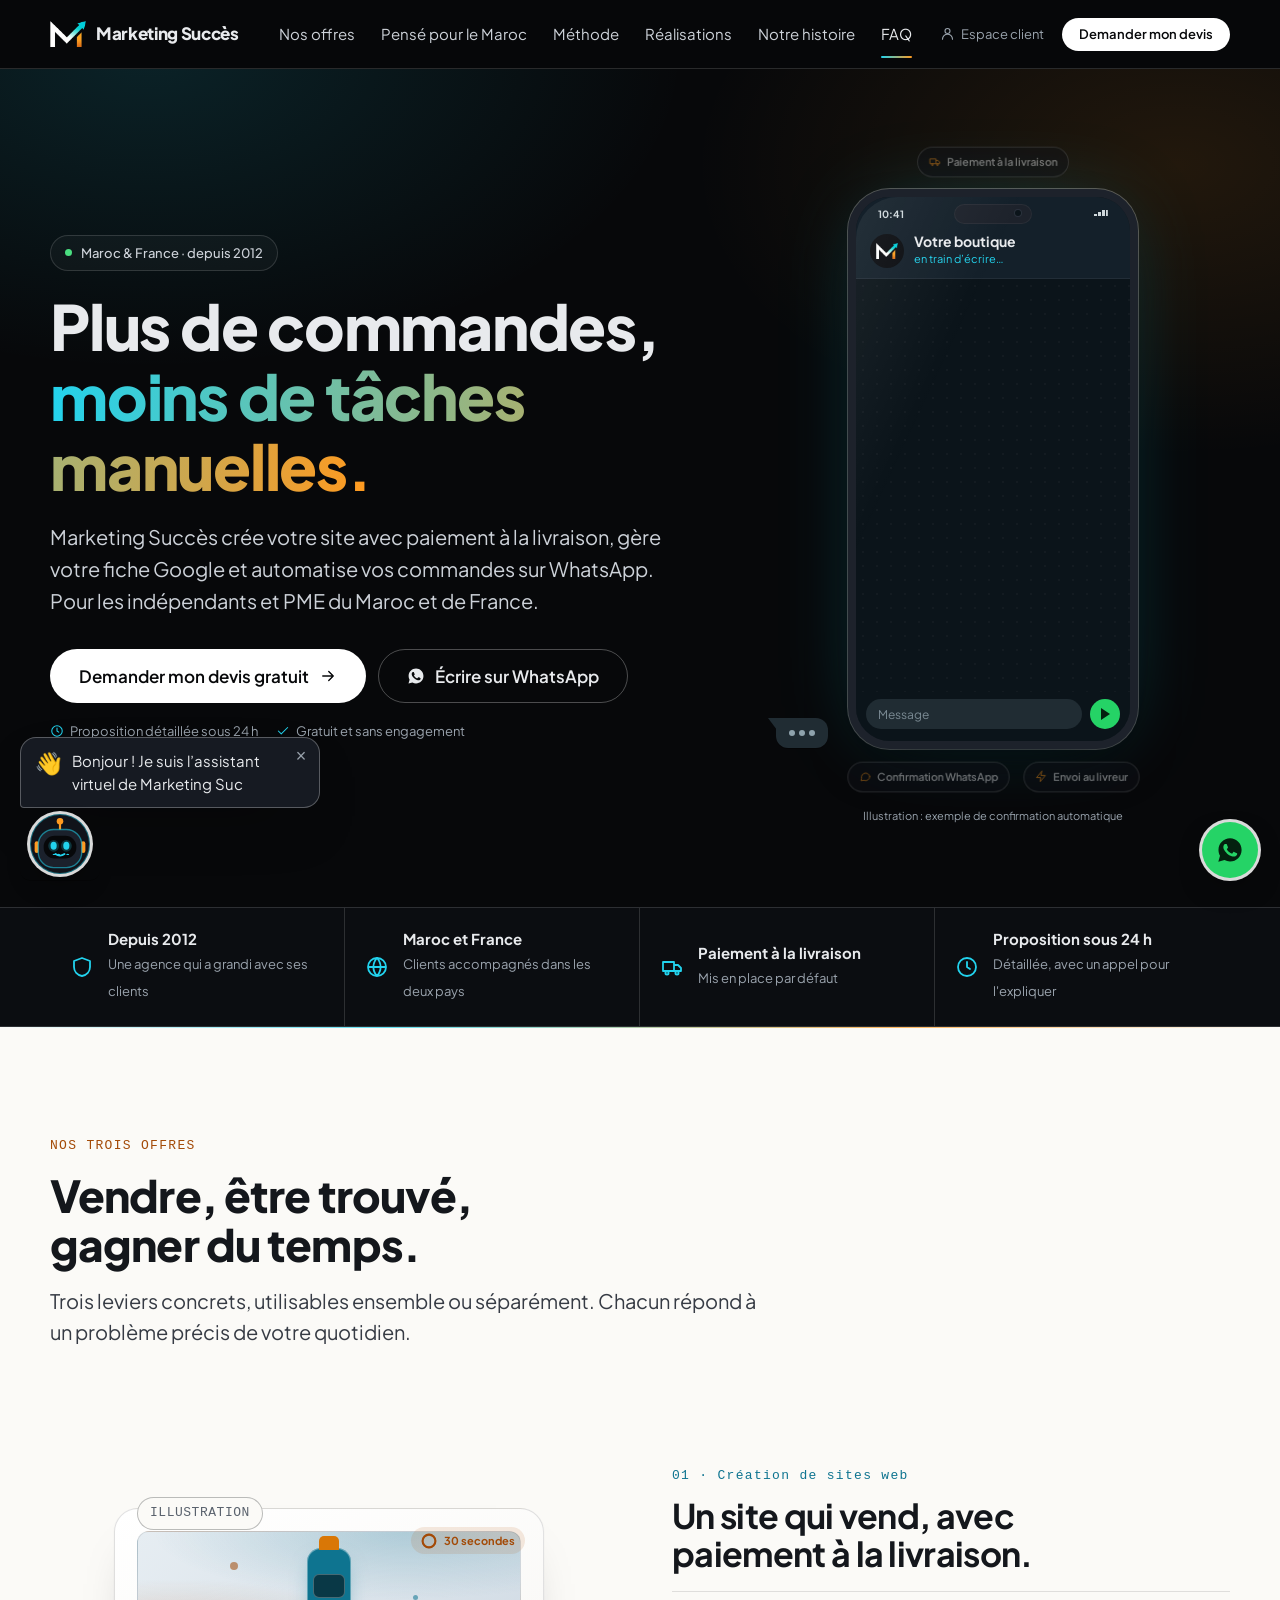
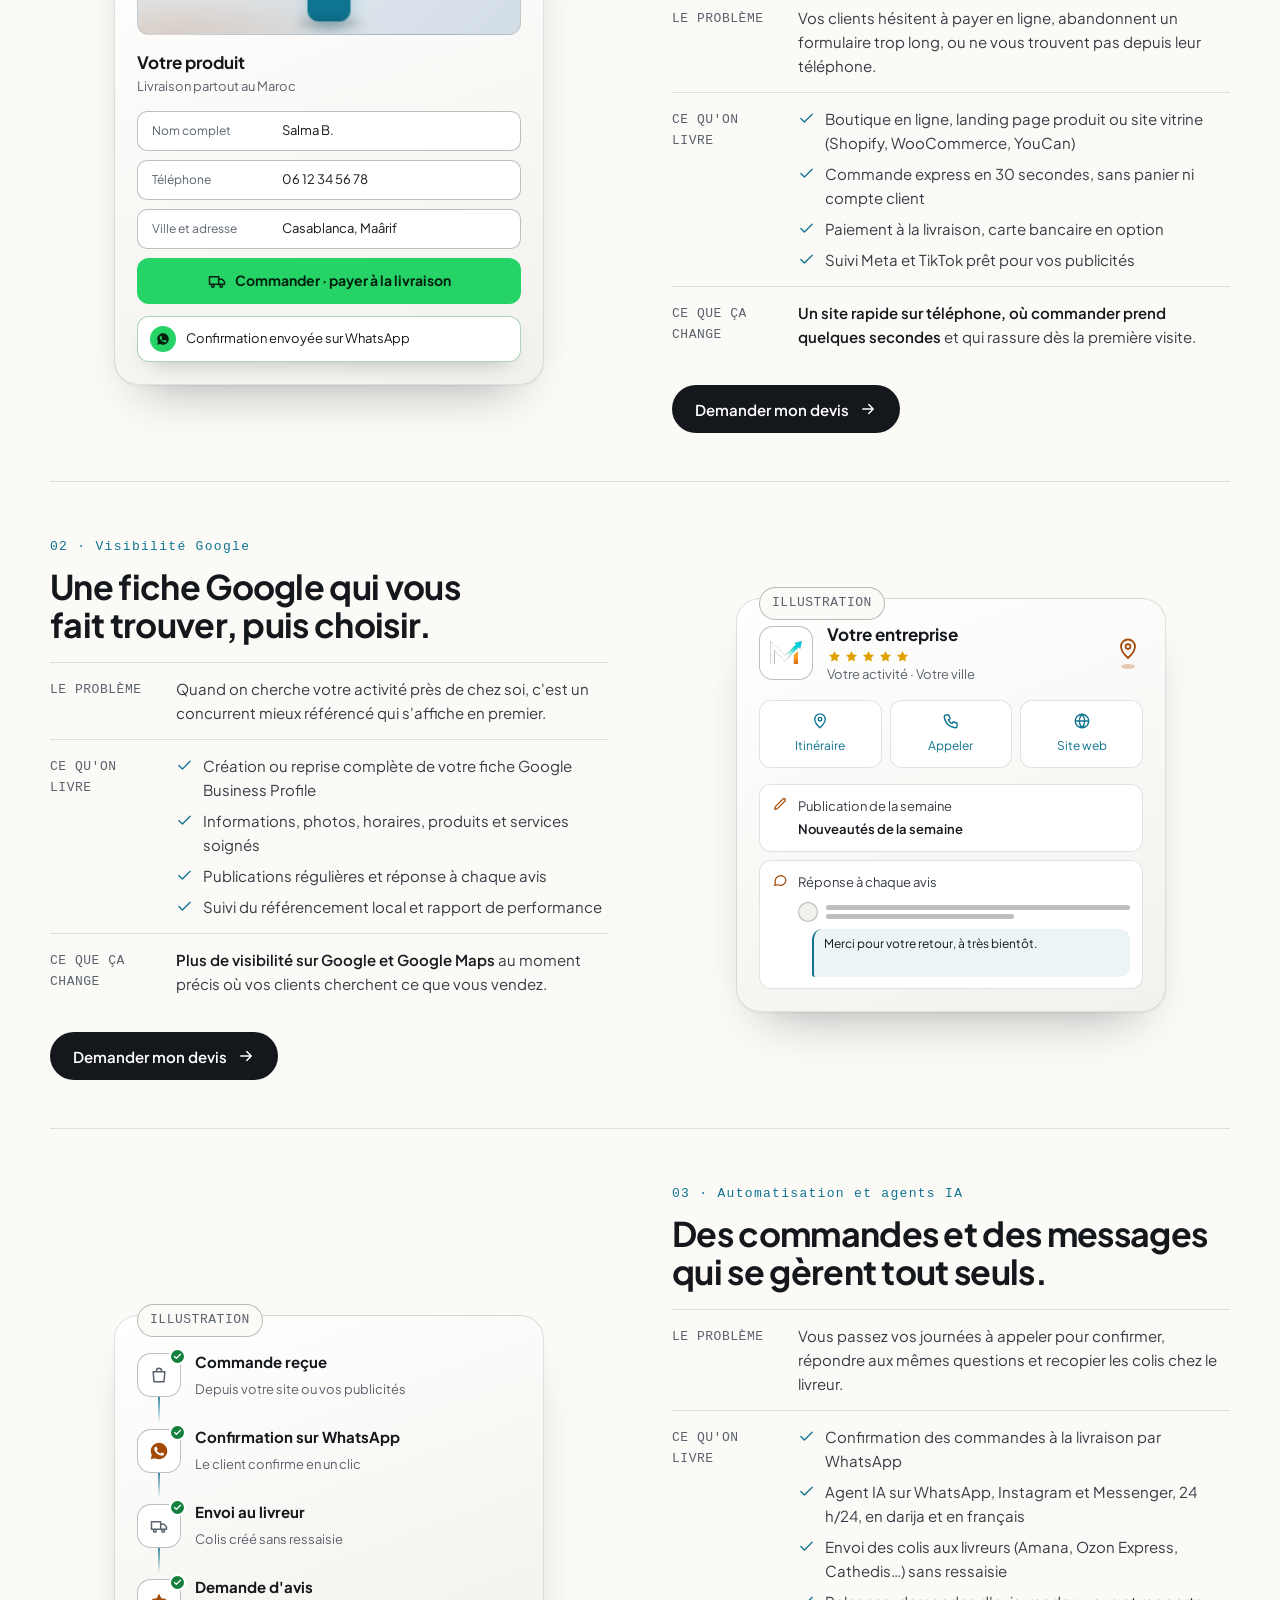
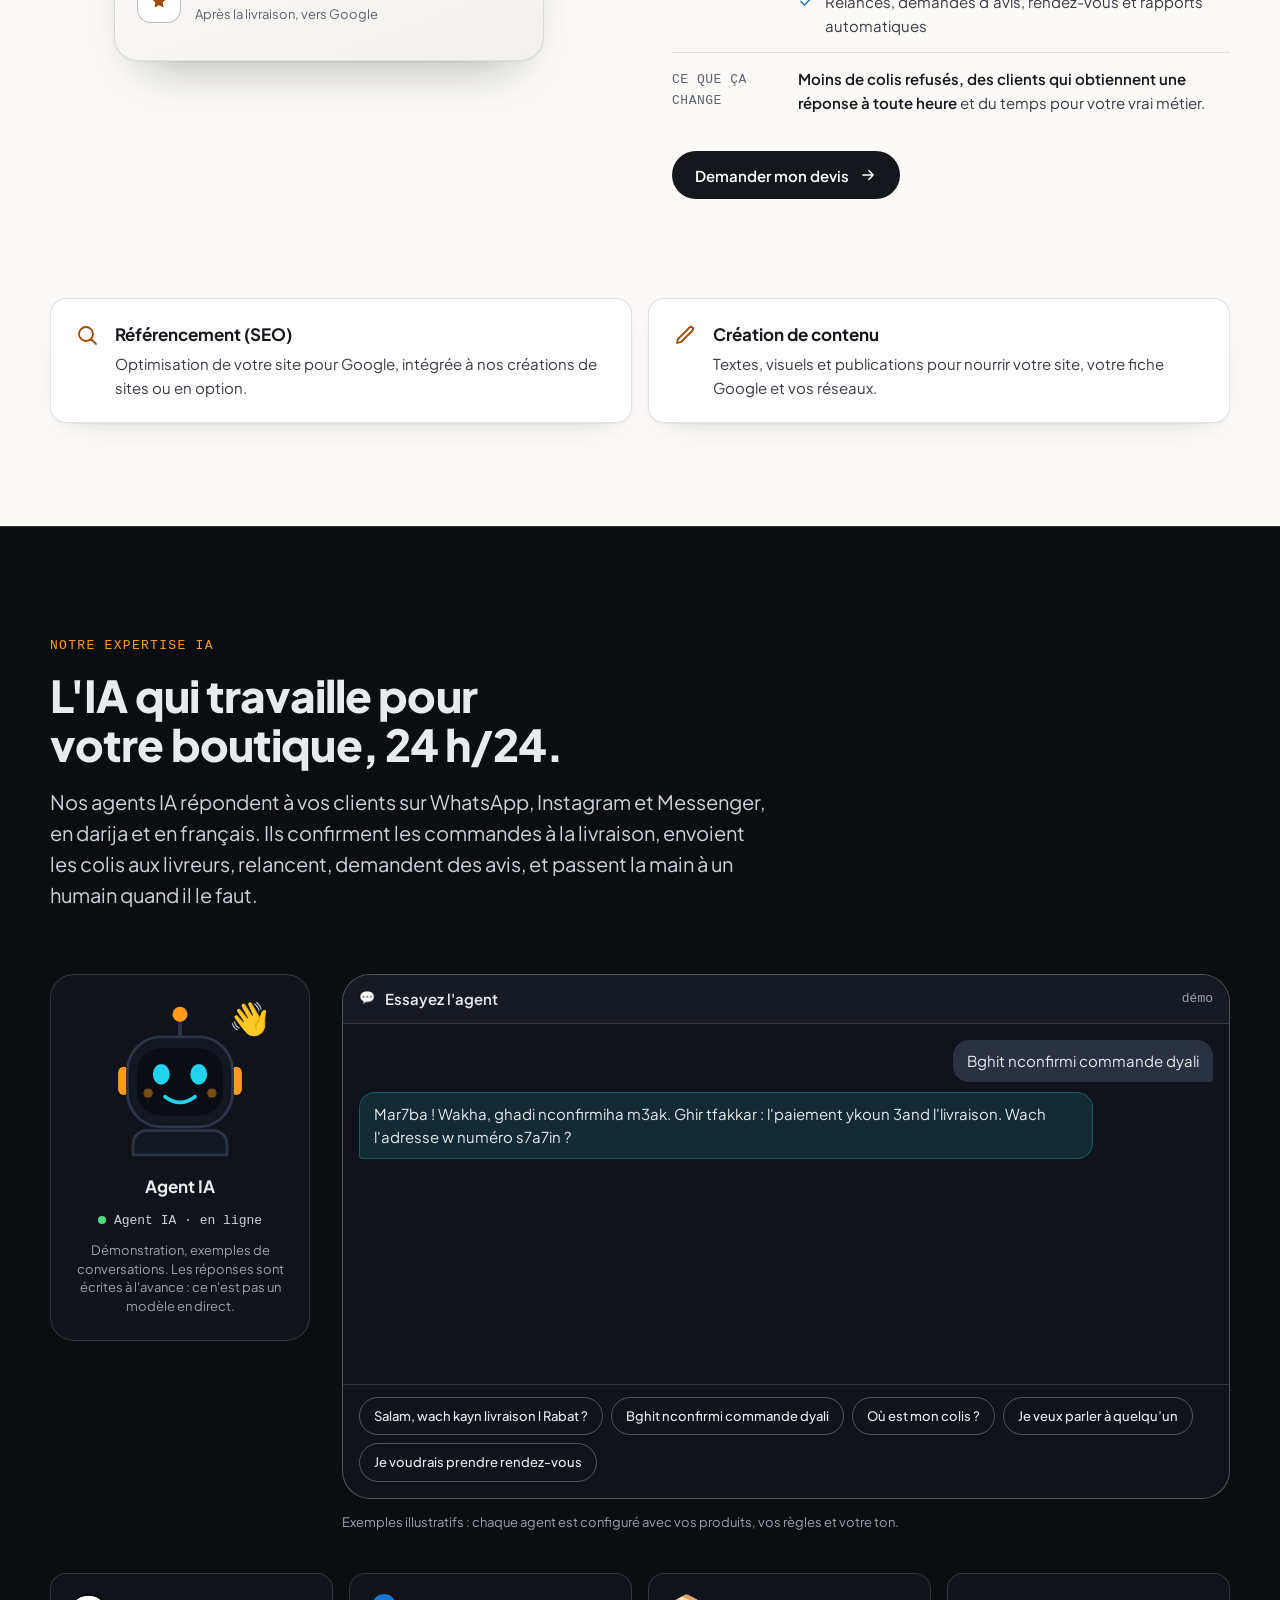
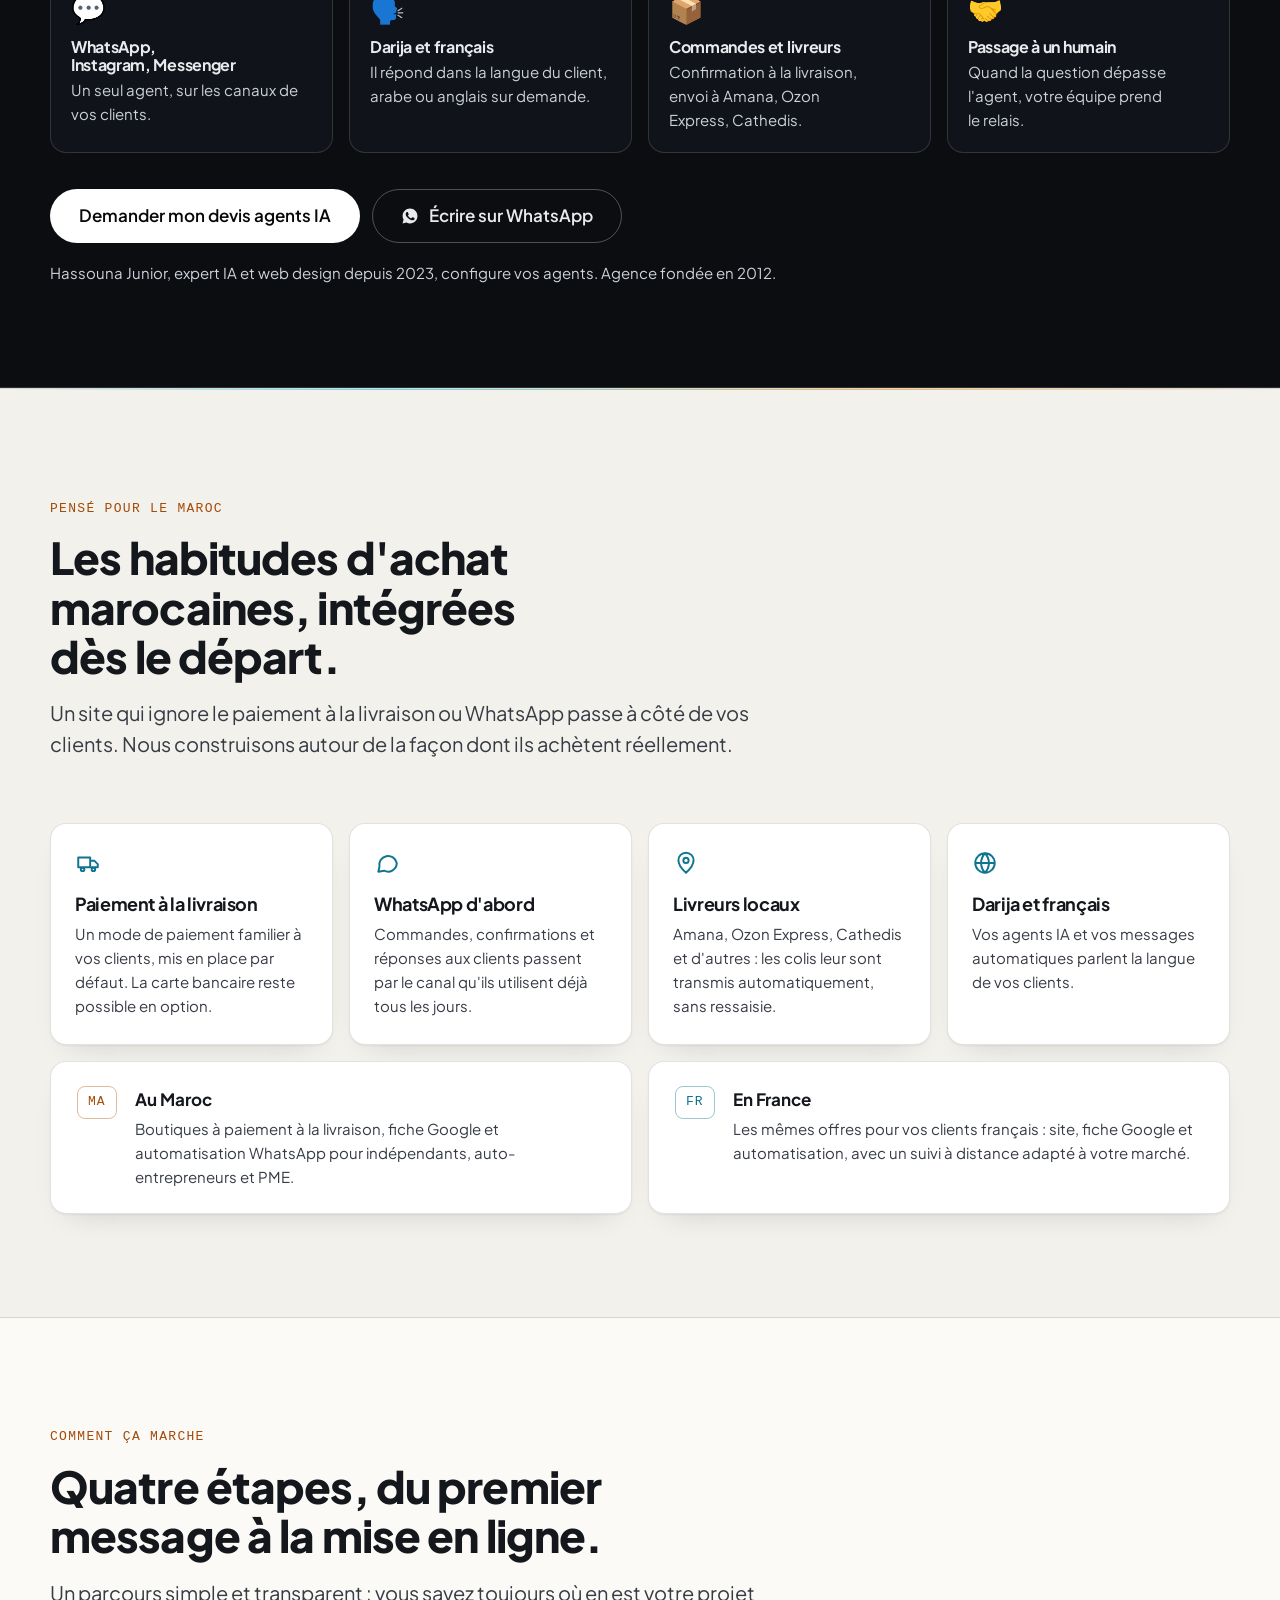
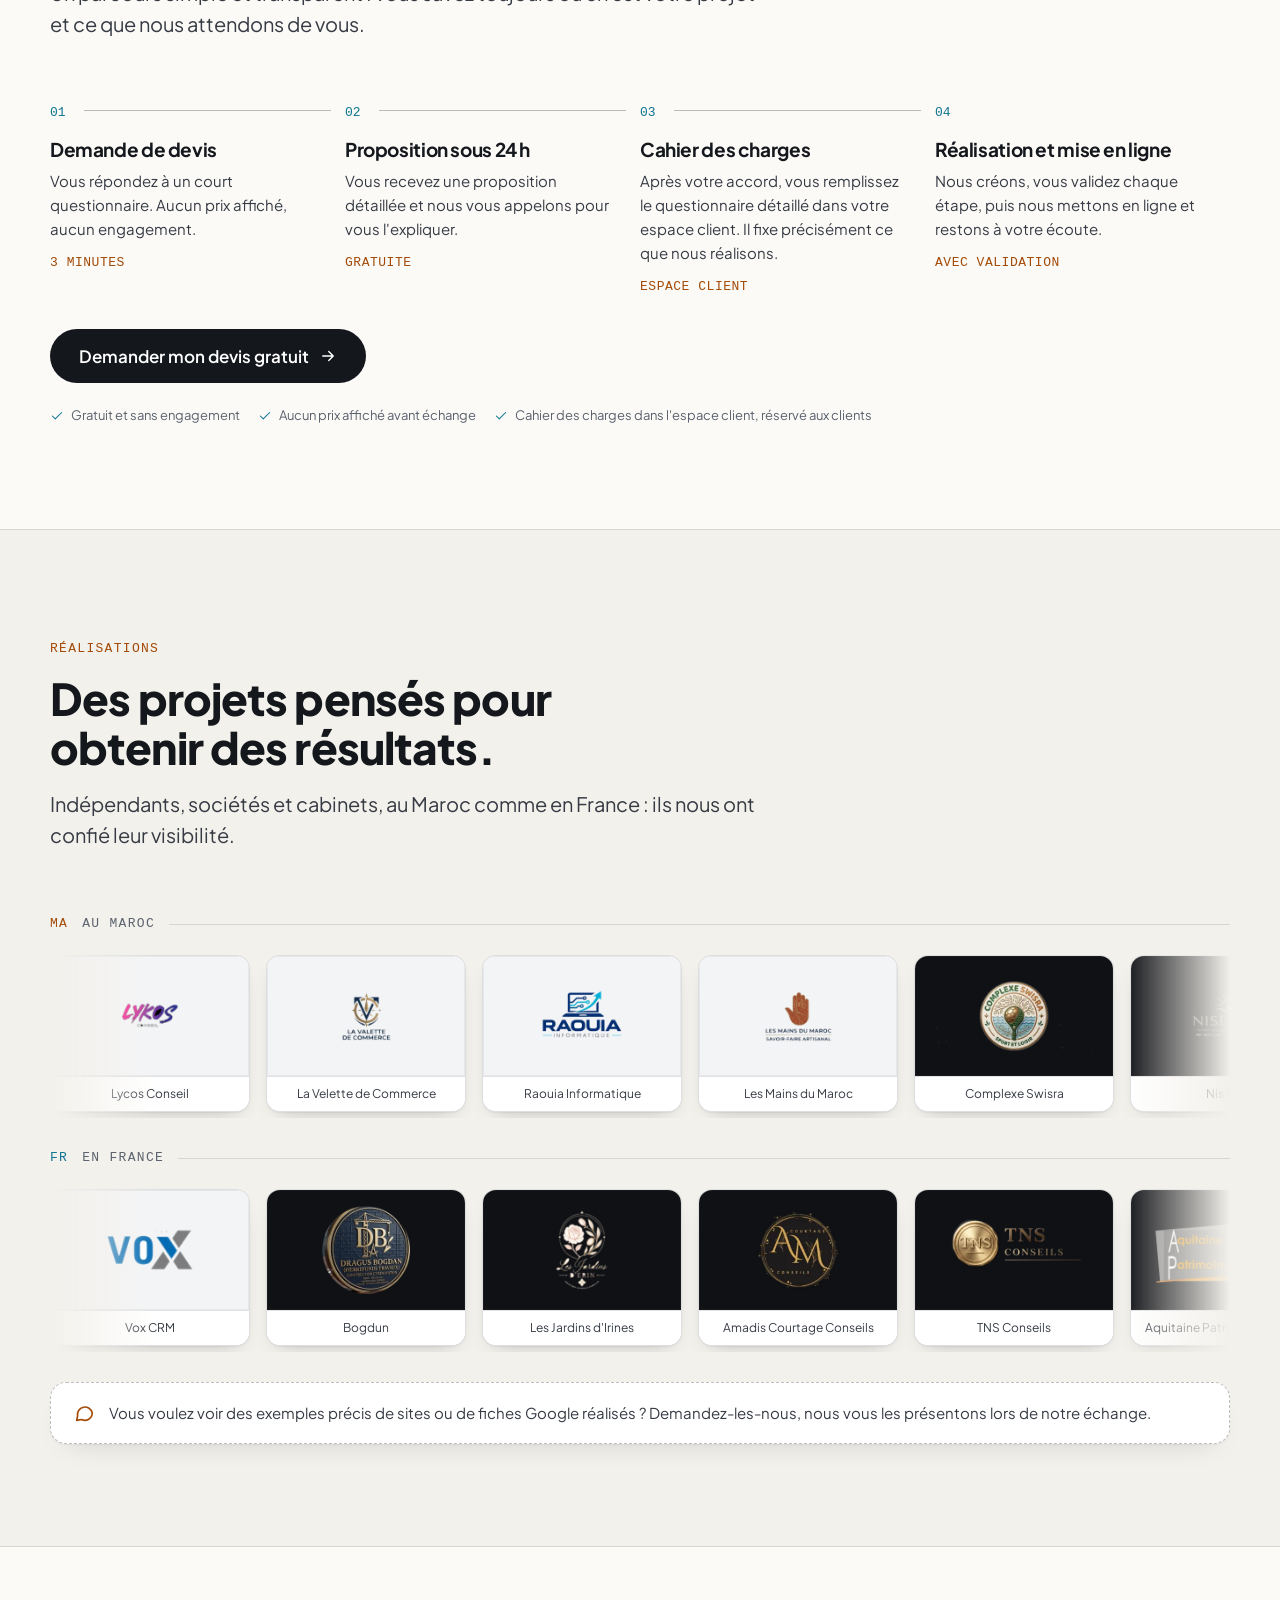
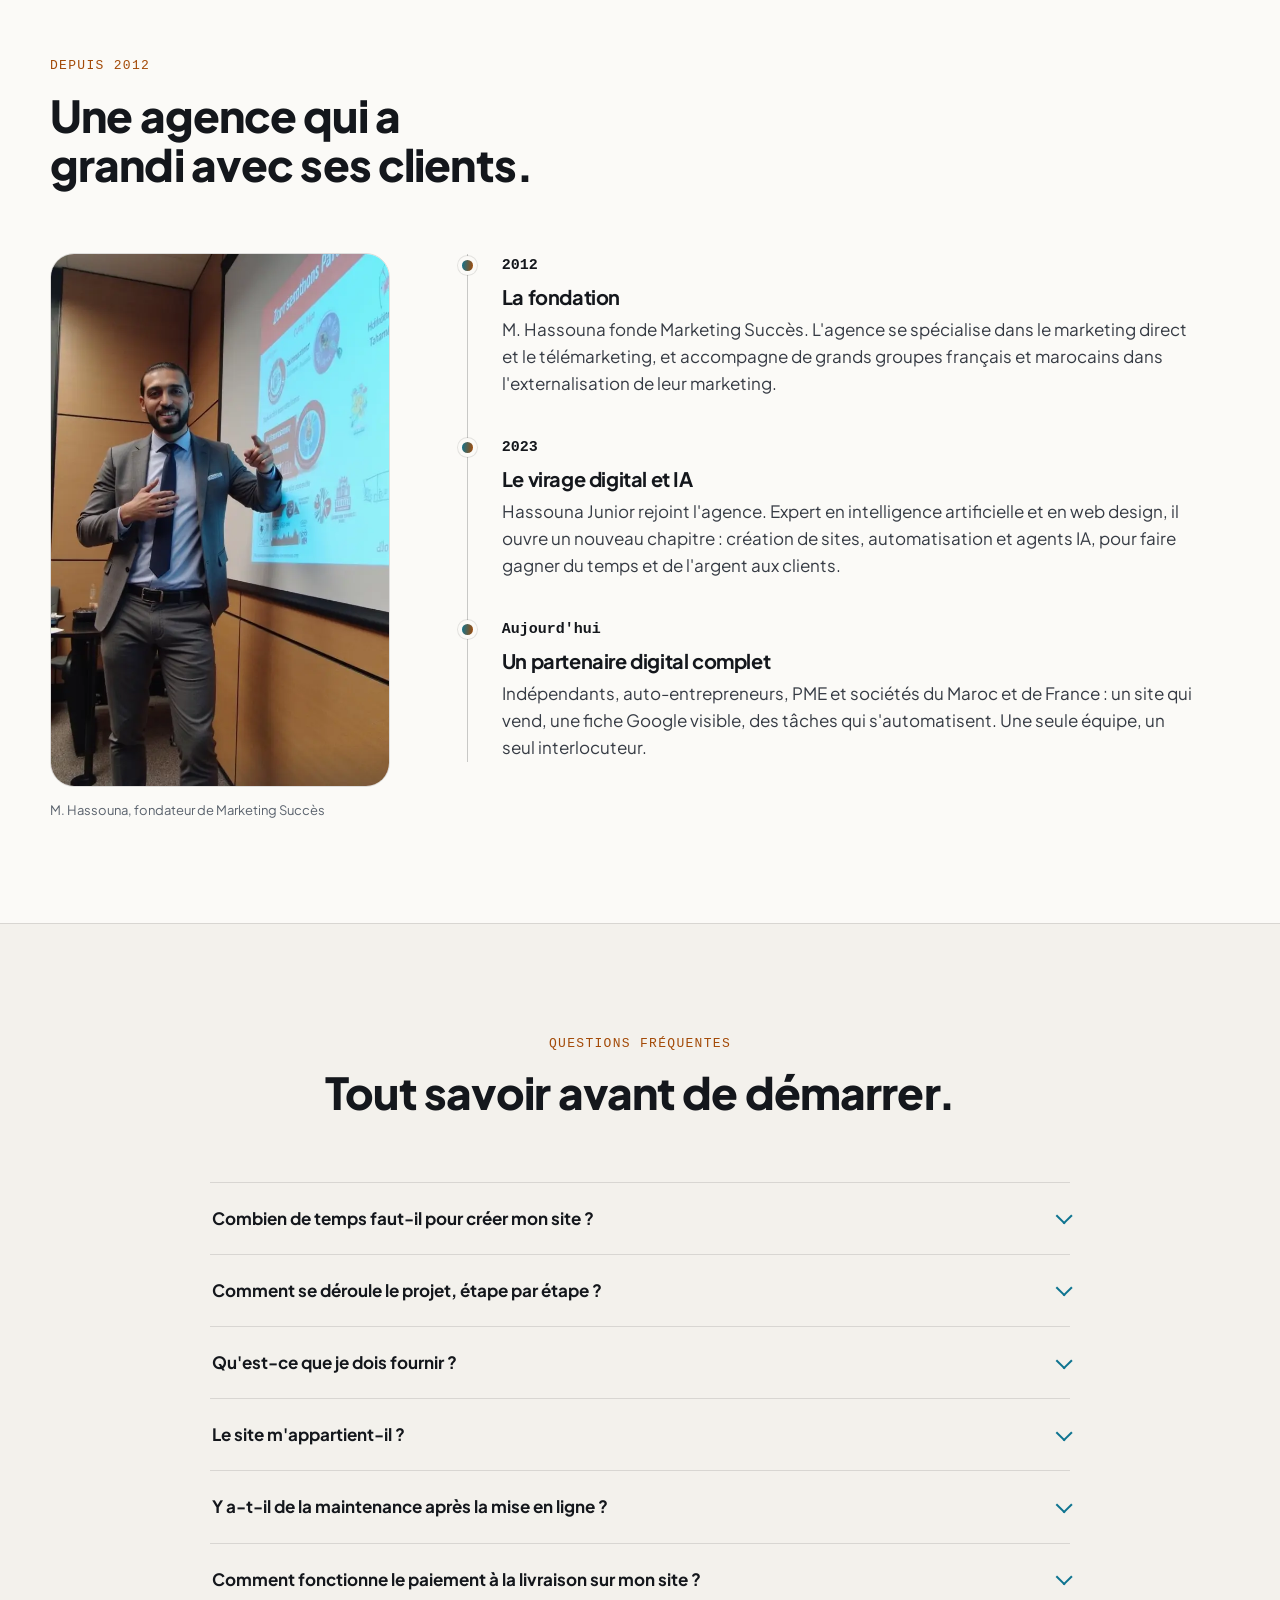
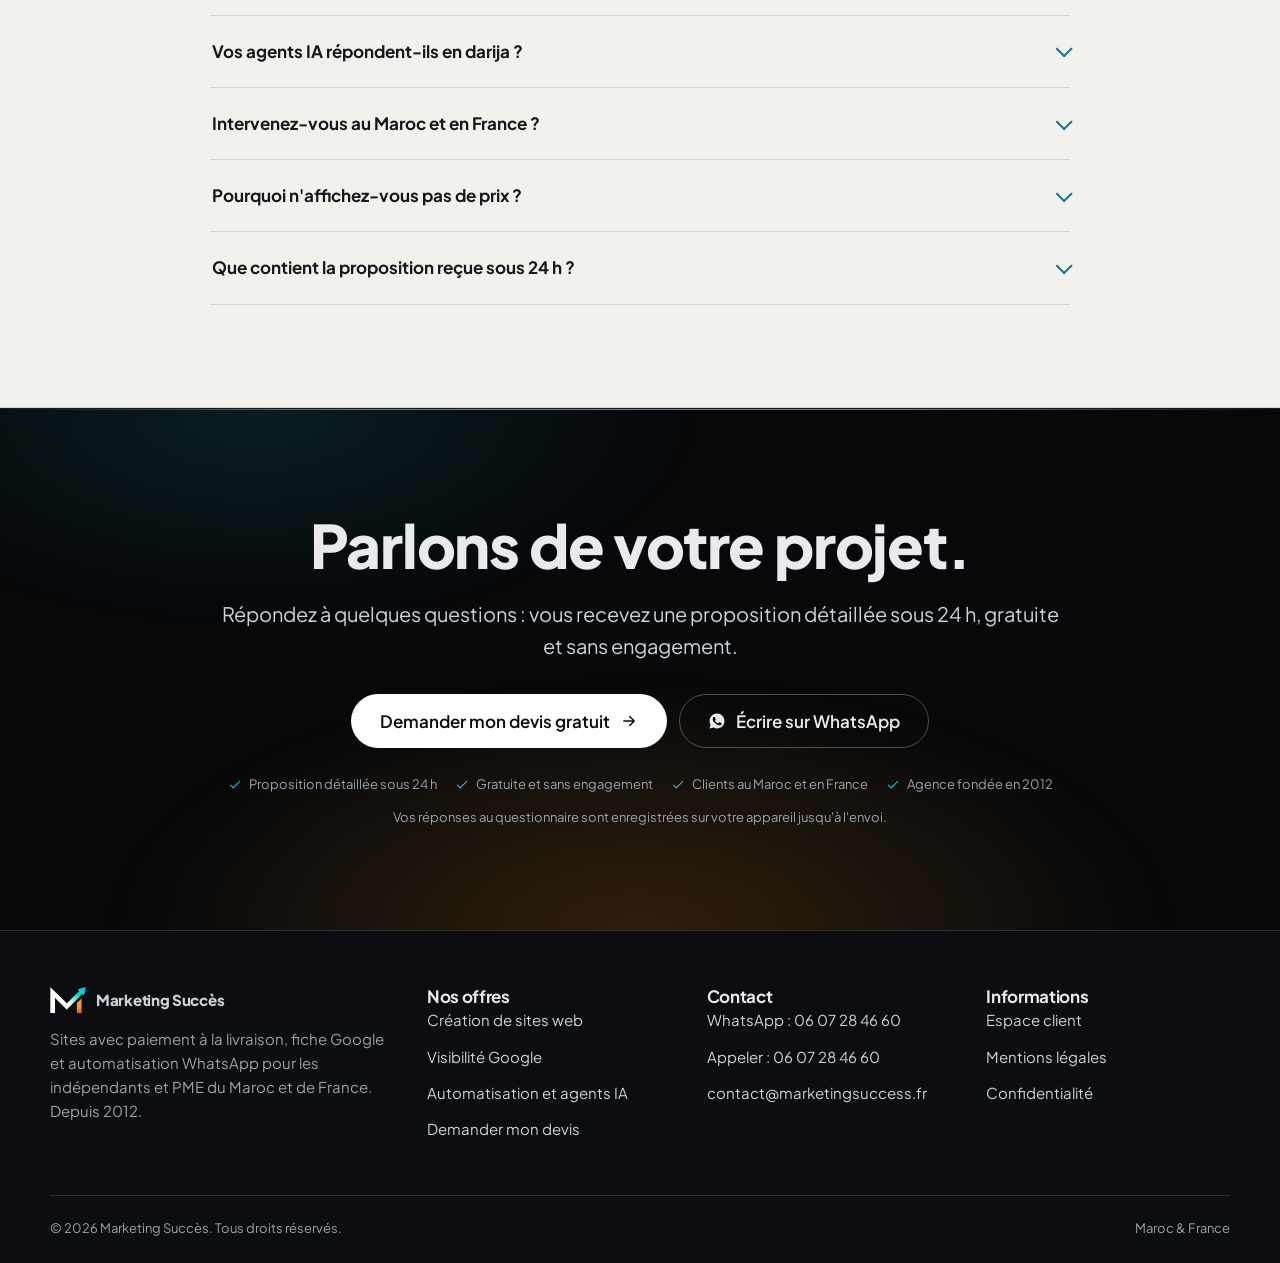
==== commit 20424210: "Theme hybride : hero/IA/CTA/footer sombres, contenu et formulaires clairs, correctifs de lisibilite " ====
--- a/index.html
+++ b/index.html
@@ -256,7 +256,7 @@
   </div>
 
   <!-- ========== OFFRES ========== -->
-  <section class="section" id="offres">
+  <section class="section on-light" id="offres">
     <div class="wrap">
       <div class="sec-head reveal">
         <span class="eyebrow">Nos trois offres</span>
@@ -441,7 +441,7 @@
   </section>
 
   <!-- ========== MAROC (+ FRANCE) ========== -->
-  <section class="section alt" id="maroc">
+  <section class="section alt on-light" id="maroc">
     <div class="wrap">
       <div class="sec-head reveal">
         <span class="eyebrow">Pensé pour le Maroc</span>
@@ -462,7 +462,7 @@
   </section>
 
   <!-- ========== COMMENT ÇA MARCHE ========== -->
-  <section class="section" id="methode">
+  <section class="section on-light" id="methode">
     <div class="wrap">
       <div class="sec-head reveal">
         <span class="eyebrow">Comment ça marche</span>
@@ -481,7 +481,7 @@
   </section>
 
   <!-- ========== RÉALISATIONS ========== -->
-  <section class="section alt" id="realisations">
+  <section class="section alt on-light" id="realisations">
     <div class="wrap">
       <div class="sec-head reveal">
         <span class="eyebrow">Réalisations</span>
@@ -540,7 +540,7 @@
   </section>
 
   <!-- ========== HISTOIRE ========== -->
-  <section class="section" id="histoire">
+  <section class="section on-light" id="histoire">
     <div class="wrap">
       <div class="sec-head reveal">
         <span class="eyebrow">Depuis 2012</span>
@@ -564,7 +564,7 @@
   </section>
 
   <!-- ========== FAQ ========== -->
-  <section class="section alt" id="faq">
+  <section class="section alt on-light" id="faq">
     <div class="wrap">
       <div class="sec-head center reveal">
         <span class="eyebrow">Questions fréquentes</span>
--- a/css/site.css
+++ b/css/site.css
@@ -8,8 +8,8 @@
 :root{
   /* Couleurs */
   --bg:#07080a; --bg-2:#0b0d11; --surface:#10131a; --surface-2:#161a22;
-  --line:rgba(255,255,255,.09); --line-2:rgba(255,255,255,.18);
-  --ink:#f5f6f7; --ink-2:#cdd2d9; --muted:#9aa3ad;
+  --line:rgba(255,255,255,.14); --line-2:rgba(255,255,255,.28);
+  --ink:#e8eaed; --ink-2:#cdd2d9; --muted:#9aa3ad;
   --cyan:#22d3ee; --orange:#ff9a1f; --wa:#25d366; --wa-ink:#04210f; --danger:#ff8a80; --ok:#4ade80;
   --grad:linear-gradient(95deg,var(--cyan),var(--orange));
   /* Typo */
@@ -25,7 +25,12 @@
   --shadow:0 24px 60px -28px rgba(0,0,0,.8);
   --ease:cubic-bezier(.2,.7,.2,1);
   --header-h:68px;
-}
+  --btn-bg:#fff; --btn-ink:#07080a;
+}
+
+/* Hybride : zones claires (lisibilité des textes longs). Le hero, l'expertise IA, le CTA final, l'en-tête et le pied de page restent sombres. */
+.on-light{--bg:#fbfaf7;--bg-2:#f3f1ec;--surface:#ffffff;--surface-2:#f3f1ec;--ink:#14171c;--ink-2:#363b44;--muted:#5a626d;--cyan:#0e7490;--orange:#a34a07;--danger:#b42318;--ok:#15803d;--line:rgba(20,23,28,.12);--line-2:rgba(20,23,28,.28);--shadow:0 24px 60px -32px rgba(20,23,28,.30);--btn-bg:#14171c;--btn-ink:#ffffff;--grad:linear-gradient(95deg,#0e7490,#a34a07);background:var(--bg);color:var(--ink);color-scheme:light}
+html{background:var(--bg);color-scheme:dark}
 
 *,*::before,*::after{box-sizing:border-box}
 html{scroll-behavior:smooth;-webkit-text-size-adjust:100%}
@@ -50,10 +55,12 @@
 /* ---------- Boutons (utilisés aussi par les formulaires) ---------- */
 .btn{display:inline-flex;align-items:center;justify-content:center;gap:10px;font:600 var(--fs-sm)/1 var(--f);padding:14px 22px;border-radius:999px;border:1px solid transparent;cursor:pointer;text-decoration:none;white-space:nowrap;transition:transform .2s var(--ease),background .2s,border-color .2s,box-shadow .2s,filter .2s}
 .btn:active{transform:translateY(1px) scale(.99)}
-.btn.primary{background:#fff;color:#07080a}
-.btn.primary:hover{box-shadow:0 10px 30px -10px rgba(255,255,255,.45);transform:translateY(-1px)}
+.btn.primary{background:var(--btn-bg);color:var(--btn-ink)}
+.btn.primary:hover{box-shadow:0 10px 30px -10px rgba(120,130,140,.55);transform:translateY(-1px)}
 .btn.ghost{background:transparent;color:var(--ink);border-color:var(--line-2)}
 .btn.ghost:hover{border-color:var(--ink-2);background:rgba(255,255,255,.04)}
+.on-light .btn.ghost:hover{background:rgba(20,23,28,.05)}
+.on-light .btn.primary:hover{box-shadow:0 12px 26px -12px rgba(20,23,28,.55)}
 .btn.wa{background:var(--wa);color:var(--wa-ink)}
 .btn.wa:hover{filter:brightness(1.07);transform:translateY(-1px)}
 .btn.lg{padding:17px 28px;font-size:var(--fs-md)}
@@ -62,7 +69,8 @@
 .btn[disabled],.btn.off{opacity:.45;cursor:not-allowed}
 
 /* ---------- En-tête ---------- */
-.site-header{position:sticky;top:0;z-index:100;background:rgba(7,8,10,.78);-webkit-backdrop-filter:blur(14px);backdrop-filter:blur(14px);border-bottom:1px solid var(--line)}
+.site-header{position:sticky;top:0;z-index:100;background:rgba(7,8,10,.96);border-bottom:1px solid var(--line)}
+@media (min-width:900px) and (hover:hover){.site-header{background:rgba(7,8,10,.78);-webkit-backdrop-filter:blur(14px);backdrop-filter:blur(14px)}}
 .nav{height:var(--header-h);display:flex;align-items:center;gap:28px}
 .brand{display:flex;align-items:center;gap:10px;text-decoration:none;font-weight:800;letter-spacing:-.02em;font-size:1.0625rem;white-space:nowrap}
 .brand img{height:26px;width:auto}
@@ -148,7 +156,7 @@
 .offer-num{font-family:var(--f-mono);font-size:var(--fs-xs);color:var(--cyan);letter-spacing:.1em}
 .offer h3{margin:10px 0 18px;font-size:clamp(1.5rem,1.2rem + 1.3vw,2.125rem)}
 .offer-row{display:grid;grid-template-columns:110px 1fr;gap:6px 16px;padding:14px 0;border-top:1px solid var(--line);font-size:var(--fs-sm)}
-.offer-row dt{font-family:var(--f-mono);font-size:.75rem;letter-spacing:.06em;text-transform:uppercase;color:var(--muted);padding-top:3px}
+.offer-row dt{font-family:var(--f-mono);font-size:.8125rem;letter-spacing:.04em;text-transform:uppercase;color:var(--muted);padding-top:3px}
 .offer-row dd{margin:0;color:var(--ink-2)}
 .offer-row dd strong{color:var(--ink);font-weight:600}
 .ticks{display:grid;gap:7px}
@@ -159,7 +167,7 @@
 
 /* Visuels d'offre (illustrations HTML/CSS) */
 .vis{position:relative;width:min(100%,430px);border-radius:var(--r-lg);background:linear-gradient(160deg,var(--surface-2),var(--surface));border:1px solid var(--line);padding:22px;box-shadow:var(--shadow)}
-.vis-tag{position:absolute;top:-12px;left:22px;padding:5px 12px;border-radius:999px;background:var(--bg);border:1px solid var(--line-2);font-size:.6875rem;font-family:var(--f-mono);letter-spacing:.06em;text-transform:uppercase;color:var(--muted)}
+.vis-tag{position:absolute;top:-12px;left:22px;padding:5px 12px;border-radius:999px;background:var(--bg);border:1px solid var(--line-2);font-size:.8125rem;font-family:var(--f-mono);letter-spacing:.04em;text-transform:uppercase;color:var(--muted)}
 .vis-note{margin-top:14px;font-size:.6875rem;color:var(--muted);text-align:center}
 .shop-img{aspect-ratio:16/9;border-radius:12px;background:linear-gradient(135deg,#1c2430,#0f141b);display:grid;place-items:center;color:var(--muted);border:1px solid var(--line);margin-bottom:16px}
 .shop-img .ico{width:40px;height:40px;opacity:.55}
@@ -217,7 +225,7 @@
 .step:last-child::after{display:none}
 .step h3{font-size:1.1875rem;margin-bottom:8px}
 .step p{font-size:var(--fs-sm);color:var(--ink-2)}
-.step .tagline{display:inline-block;margin-top:12px;font-family:var(--f-mono);font-size:.6875rem;color:var(--orange);letter-spacing:.06em;text-transform:uppercase}
+.step .tagline{display:inline-block;margin-top:12px;font-family:var(--f-mono);font-size:.8125rem;color:var(--orange);letter-spacing:.04em;text-transform:uppercase}
 
 /* Réalisations */
 .logos-label{display:flex;align-items:center;gap:14px;margin:0 0 16px;font-family:var(--f-mono);font-size:var(--fs-xs);letter-spacing:.1em;text-transform:uppercase;color:var(--muted)}
@@ -334,6 +342,7 @@
   .wa-float{display:none}
   .cta-bar{position:fixed;left:0;right:0;bottom:0;z-index:95;display:grid;grid-template-columns:1fr auto;gap:10px;padding:10px 14px calc(10px + env(safe-area-inset-bottom));background:rgba(7,8,10,.94);-webkit-backdrop-filter:blur(14px);backdrop-filter:blur(14px);border-top:1px solid var(--line-2)}
   .cta-bar .btn{padding:14px 16px}
+  .cta-bar{background:rgba(7,8,10,.97);-webkit-backdrop-filter:none;backdrop-filter:none}
   body.has-cta-bar{padding-bottom:78px}
   .also,.zones{grid-template-columns:minmax(0,1fr)}
   .maroc-grid{grid-template-columns:minmax(0,1fr)}
@@ -368,3 +377,31 @@
 
 .hero-grid>*,.offer>*,.story>*,.zone>div{min-width:0}
 .nav-client{white-space:nowrap}
+
+/* Impression (pages légales) */
+@media print{html,body{background:#fff!important;color:#000!important}.site-header,.site-footer,.cta-bar,.wa-float,.consent,.msg,.skip{display:none!important}.legal a{color:#000}.legal p,.legal li{color:#000}}
+
+
+/* ---------- Hybride : finitions des zones claires (.on-light) ---------- */
+/* Transitions sombre -> clair : filet dégradé fin aux jonctions */
+.facts+.on-light::before,#ia+.on-light::before,.on-light+.final::after{content:"";position:absolute;left:0;right:0;top:0;height:1px;z-index:1;background:linear-gradient(90deg,transparent,rgba(34,211,238,.7) 30%,rgba(255,154,31,.7) 70%,transparent);pointer-events:none}
+.on-light+.final{border-top:1px solid rgba(255,255,255,.08)}
+.on-light.section.alt{background:var(--bg-2)}
+/* Cartes blanches, ombre douce */
+.on-light .card,.on-light .also-card,.on-light .zone,.on-light .logo-tile,.on-light .proof-note{box-shadow:0 1px 2px rgba(20,23,28,.05),0 14px 30px -20px rgba(20,23,28,.22)}
+.on-light .card:hover,.on-light .logo-tile:hover{border-color:rgba(14,116,144,.35);background:var(--surface);box-shadow:0 1px 2px rgba(20,23,28,.06),0 20px 38px -20px rgba(20,23,28,.3)}
+.on-light .zone{background:linear-gradient(120deg,#fff,var(--bg-2))}
+.on-light.section.alt .zone{background:#fff}
+.on-light .zone.ma .zone-tag{border-color:rgba(180,83,9,.4)}
+.on-light .zone.fr .zone-tag{border-color:rgba(14,116,144,.4)}
+.on-light .proof-note{background:var(--surface);border-style:dashed}
+.on-light .story figure img{box-shadow:0 24px 50px -28px rgba(20,23,28,.4)}
+.on-light .step::after{background:var(--line-2)}
+.on-light .faq summary:hover{color:var(--cyan)}
+.on-light .tl{border-left-color:rgba(20,23,28,.22)}
+.on-light .tl::before{box-shadow:0 0 0 4px var(--bg),0 0 0 5px rgba(20,23,28,.1)}
+.on-light.section.alt .tl::before{box-shadow:0 0 0 4px var(--bg-2),0 0 0 5px rgba(20,23,28,.1)}
+.on-light .sec-head p{color:var(--ink-2)}
+/* Flottants lisibles sur fond clair */
+.wa-float{box-shadow:0 0 0 3px rgba(255,255,255,.85),0 12px 28px -8px rgba(0,0,0,.5)}
+body .msg-btn{box-shadow:0 0 0 3px rgba(255,255,255,.85),0 12px 28px -8px rgba(0,0,0,.5)}
--- a/css/logos.css
+++ b/css/logos.css
@@ -34,3 +34,11 @@
 @media (prefers-reduced-motion:reduce) and (min-width:700px){
   .marquee .logo-tile{width:var(--tw)}
 }
+
+
+/* Hybride : tuiles sur fond clair (sombres et claires volontaires, filet + ombre douce) */
+.on-light .marquee .logo-tile{border-color:rgba(20,23,28,.14);box-shadow:0 1px 2px rgba(20,23,28,.06),0 10px 22px -14px rgba(20,23,28,.3)}
+.on-light .marquee .logo-tile:hover{border-color:rgba(14,116,144,.5);box-shadow:0 0 0 3px rgba(14,116,144,.14),0 16px 28px -14px rgba(20,23,28,.35)}
+.on-light .marquee .logo-img{box-shadow:inset 0 0 0 1px rgba(255,255,255,.04)}
+.on-light .marquee .logo-img.lt{background:#f3f4f6;box-shadow:inset 0 0 0 1px rgba(20,23,28,.06)}
+.on-light .marquee .lt-name{background:#fff;color:var(--ink-2)}
--- a/css/offer-demos.css
+++ b/css/offer-demos.css
@@ -112,3 +112,31 @@
 .is-playing .flow-step:last-child .flow-dot{animation:od-lit .6s var(--s) both,od-star-pulse 1.5s calc(var(--s) + 1.2s) 2 both}
 @keyframes od-star-pulse{0%,100%{transform:none}35%{transform:scale(1.18);box-shadow:0 0 0 10px rgba(255,154,31,.22);border-color:var(--orange)}}
 }
+
+
+/* ---------- Hybride : illustrations sur fond clair ---------- */
+.on-light .vis{background:linear-gradient(160deg,#fff,var(--bg-2));box-shadow:0 1px 2px rgba(20,23,28,.05),0 28px 50px -30px rgba(20,23,28,.4)}
+.on-light .shop-img{background:linear-gradient(135deg,#e6edf2,#d3dde6);border-color:rgba(20,23,28,.1);color:#4b5563}
+.on-light .shop-img .ico{opacity:.7}
+.on-light .d1-prod{border-color:rgba(20,23,28,.1);background:radial-gradient(120% 120% at 70% 0%,rgba(14,116,144,.22),transparent 55%),radial-gradient(90% 90% at 10% 100%,rgba(180,83,9,.18),transparent 60%),linear-gradient(135deg,#e6edf2,#d3dde6)}
+.on-light .d1-bot{box-shadow:0 10px 22px -8px rgba(14,116,144,.55),inset 0 0 0 1px rgba(255,255,255,.35)}
+.on-light .d1-sh{background:rgba(20,23,28,.22)}
+.on-light .d1-bot::before{background:#d97706}
+.on-light .speed{background:rgba(180,83,9,.12);color:var(--orange)}
+.on-light .speed .rt{stroke:rgba(180,83,9,.25)}
+.on-light .d1-notif{background:#fff;border-color:rgba(21,128,61,.35);color:var(--ink);box-shadow:0 10px 24px -14px rgba(20,23,28,.4)}
+.on-light .d1-cur{background:rgba(20,23,28,.85);box-shadow:0 3px 10px rgba(20,23,28,.35)}
+.on-light .d1-cur::after{border-color:var(--ink)}
+.on-light .fake-field,.on-light .gcard-line,.on-light .gcard-logo,.on-light .flow-dot{background:#fff}
+.on-light .gcard-actions span{background:#fff}
+.on-light .stars{color:#e0a100}
+.on-light .g-pin::after{background:rgba(180,83,9,.3)}
+.on-light .flow-dot .chk{border-color:#fff;color:#fff;background:var(--ok)}
+.on-light .pkt{box-shadow:0 0 8px 2px rgba(14,116,144,.45);background:var(--cyan)}
+.on-light .g-rep{background:rgba(14,116,144,.08)}
+.on-light .vis[data-demo=google] .gcard-actions span::after{background:rgba(14,116,144,.2)}
+@media (prefers-reduced-motion:no-preference){
+@keyframes od-focus{0%,100%{border-color:var(--line-2);box-shadow:none}15%,85%{border-color:var(--cyan);box-shadow:0 0 0 3px rgba(14,116,144,.16)}}
+@keyframes od-lit{0%{transform:scale(1)}40%{transform:scale(1.14);box-shadow:0 0 0 6px rgba(14,116,144,.16)}100%{transform:none;border-color:rgba(14,116,144,.6);box-shadow:0 0 12px -2px rgba(14,116,144,.3)}}
+@keyframes od-star-pulse{0%,100%{transform:none}35%{transform:scale(1.18);box-shadow:0 0 0 10px rgba(180,83,9,.16);border-color:var(--orange)}}
+}
--- a/css/motion.css
+++ b/css/motion.css
@@ -85,3 +85,9 @@
   .mo .timeline::after{display:none}
   .faq details::details-content{transition:none}
 }
+
+
+/* Hybride : zones claires (pas d'hypothèse blanc-sur-sombre) */
+.on-light .maroc-grid .card:hover{box-shadow:0 18px 40px -22px rgba(14,116,144,.4)}
+.on-light h2 .w{color:inherit}
+.on-light .mentions .ico{color:var(--cyan)}
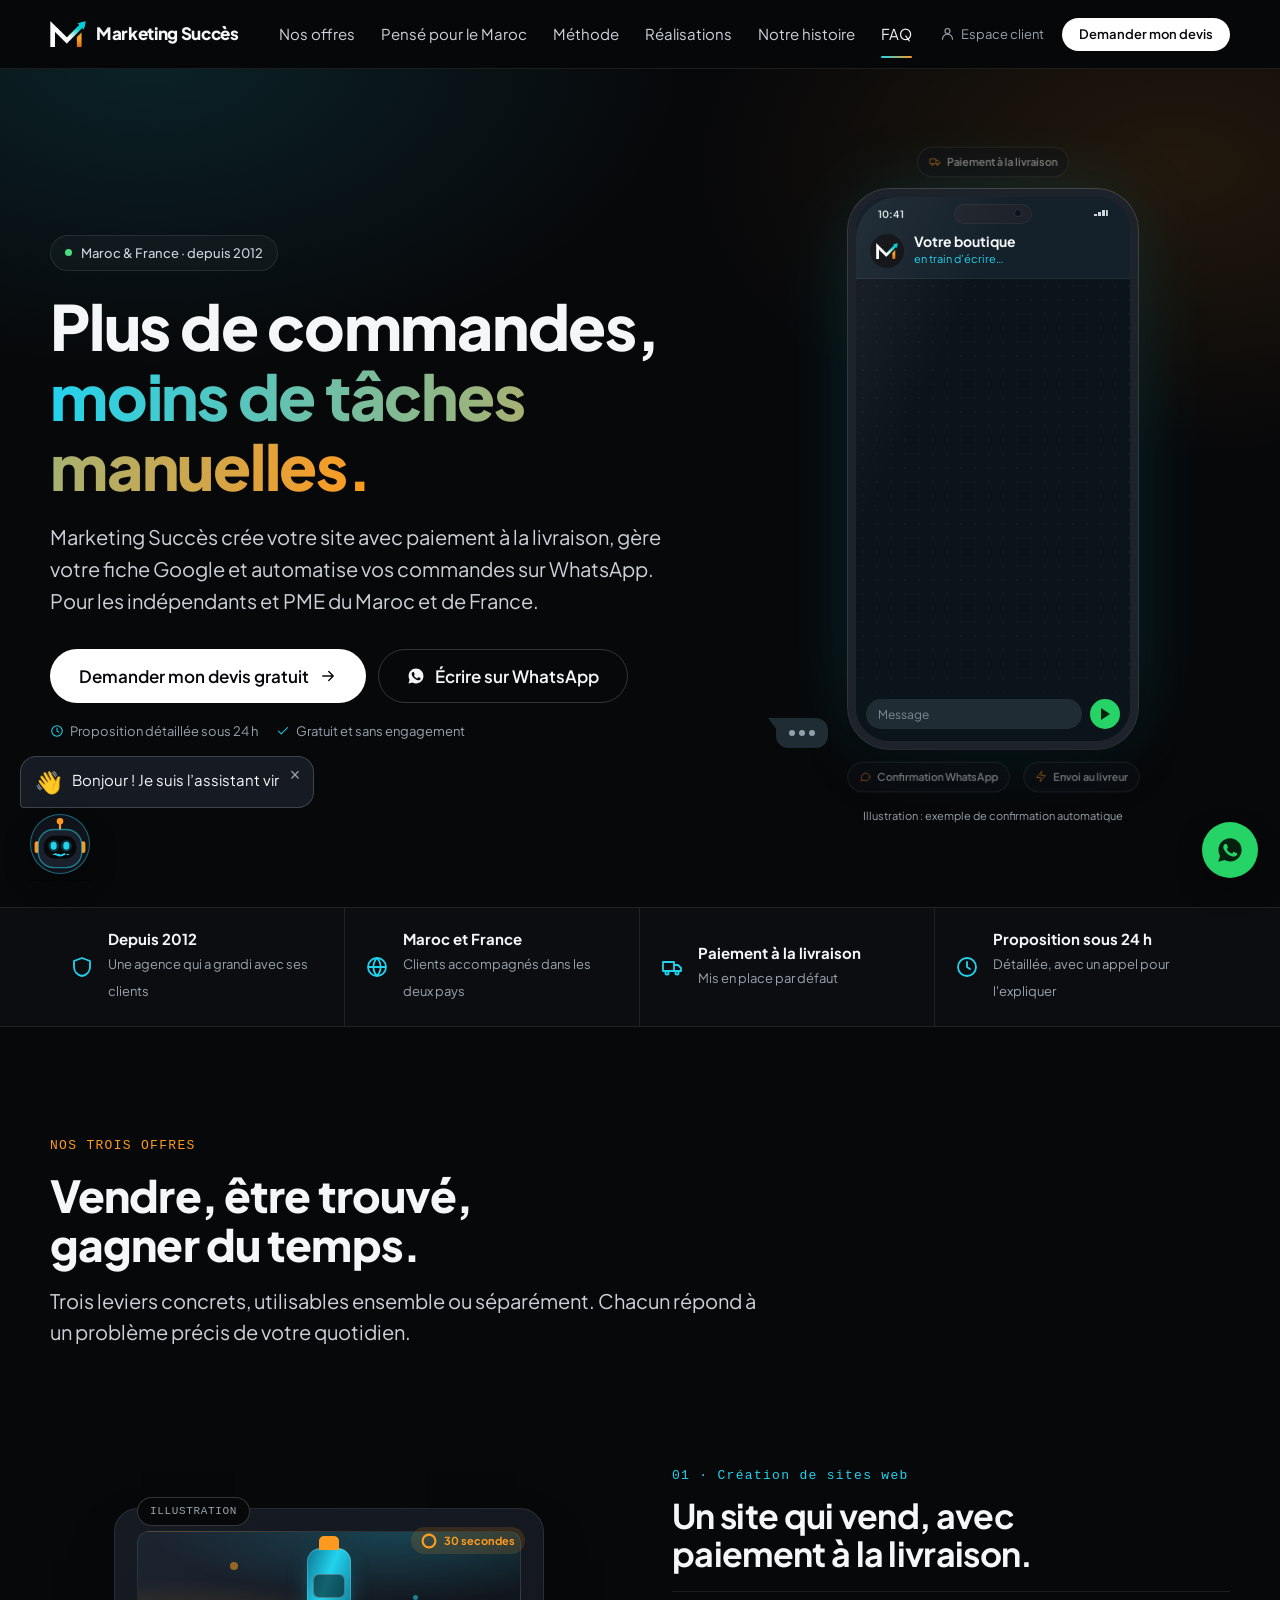
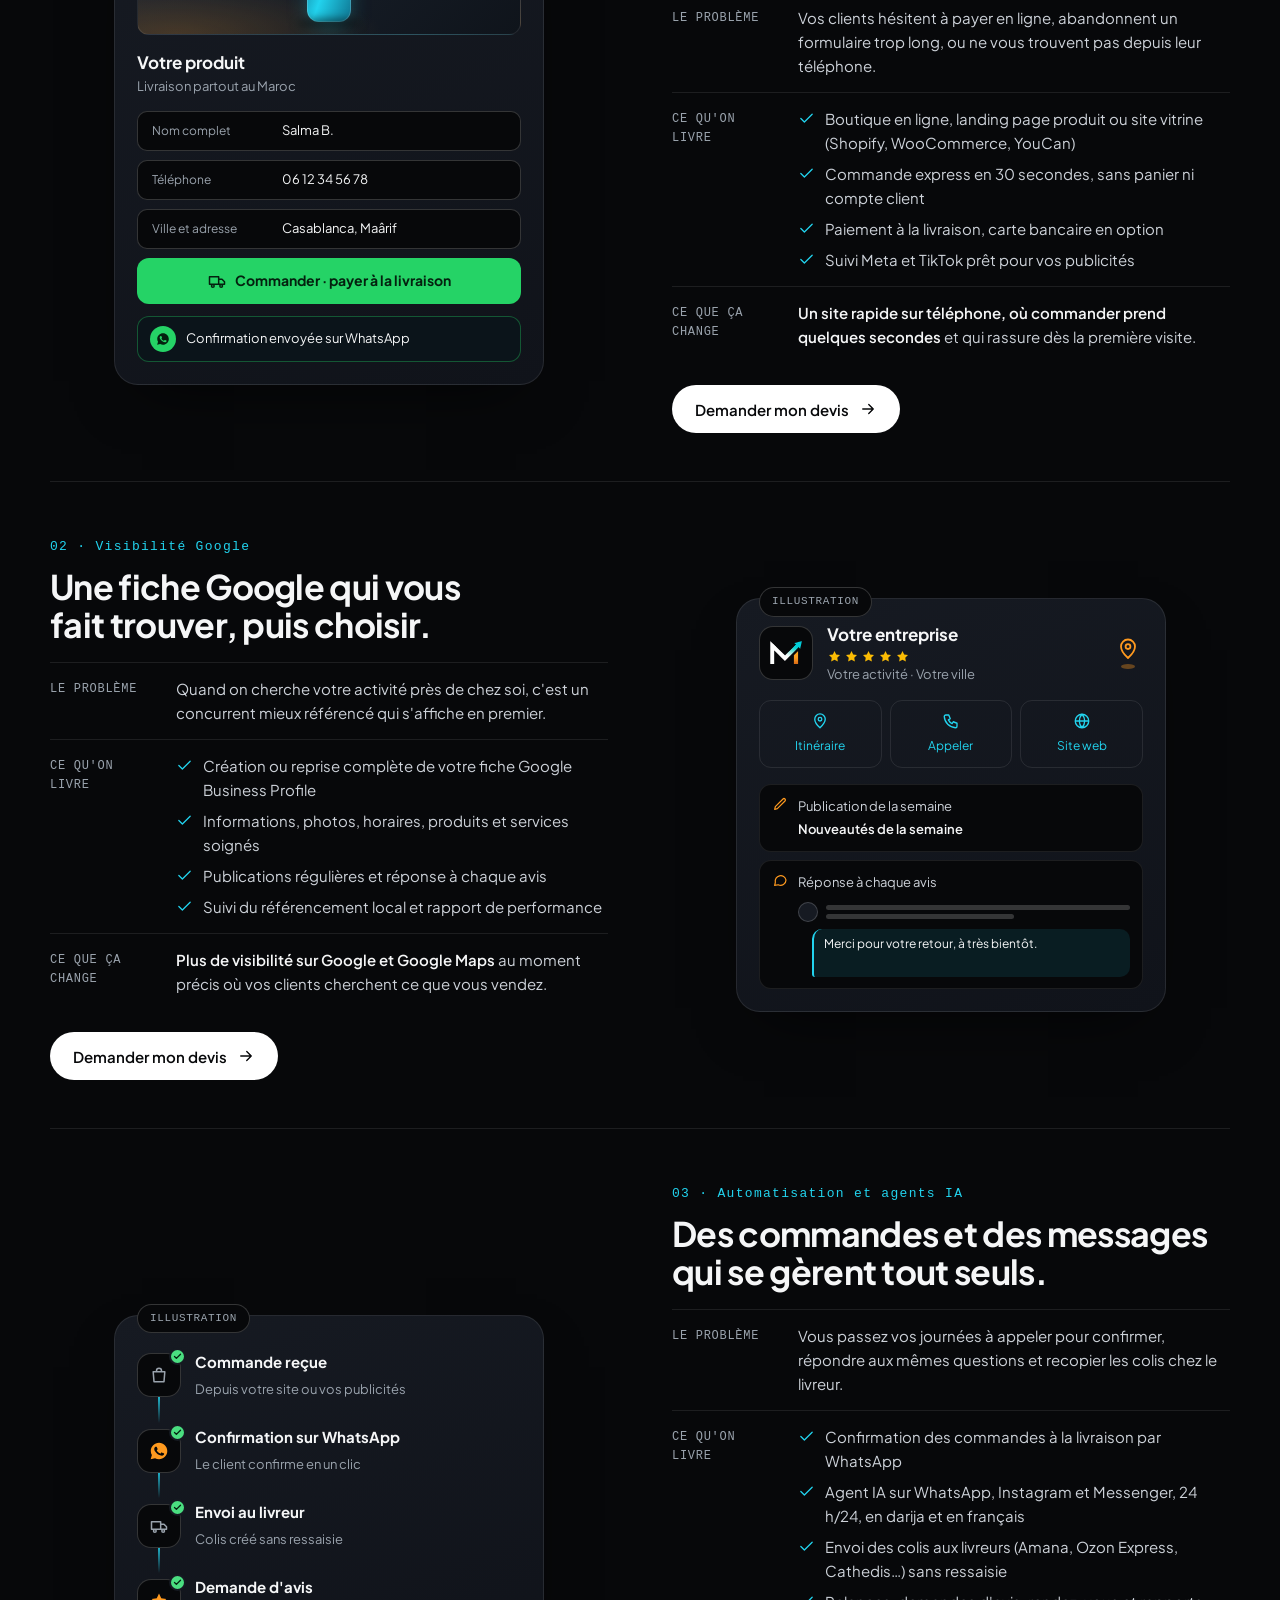
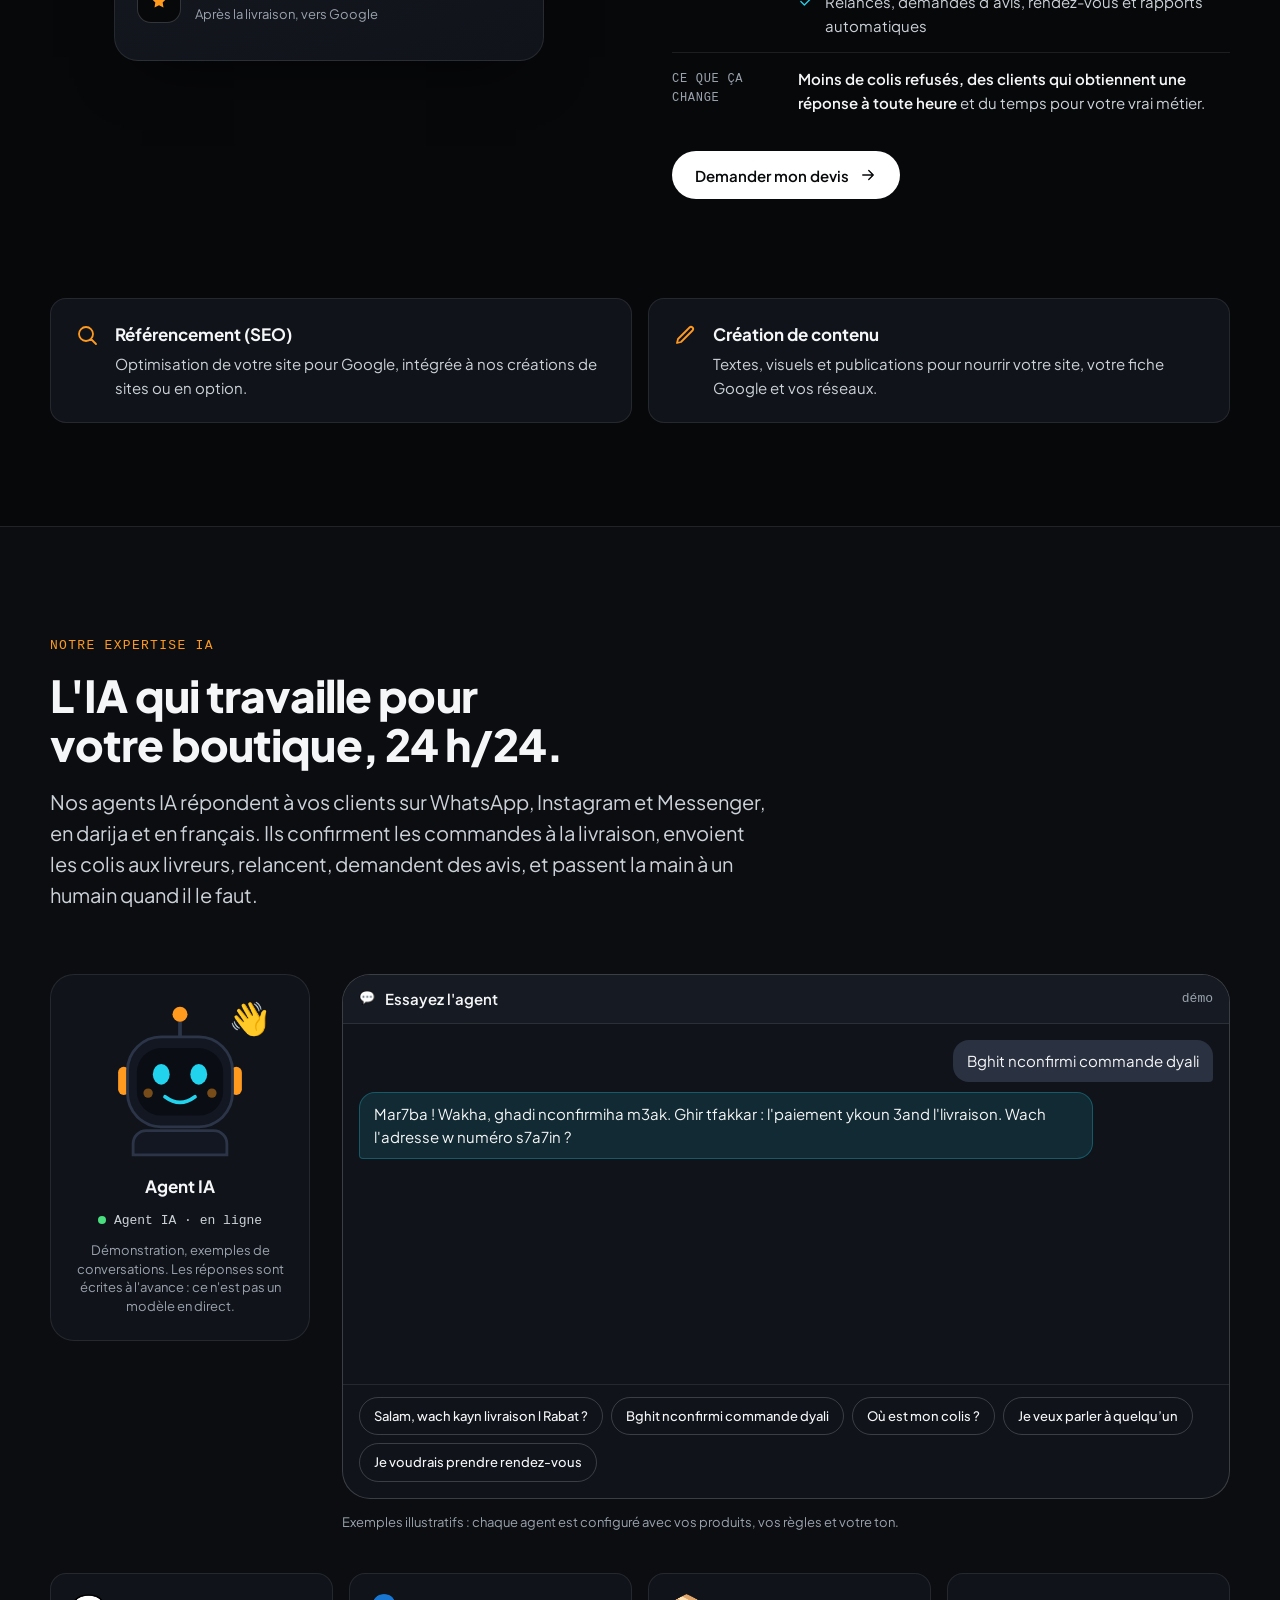
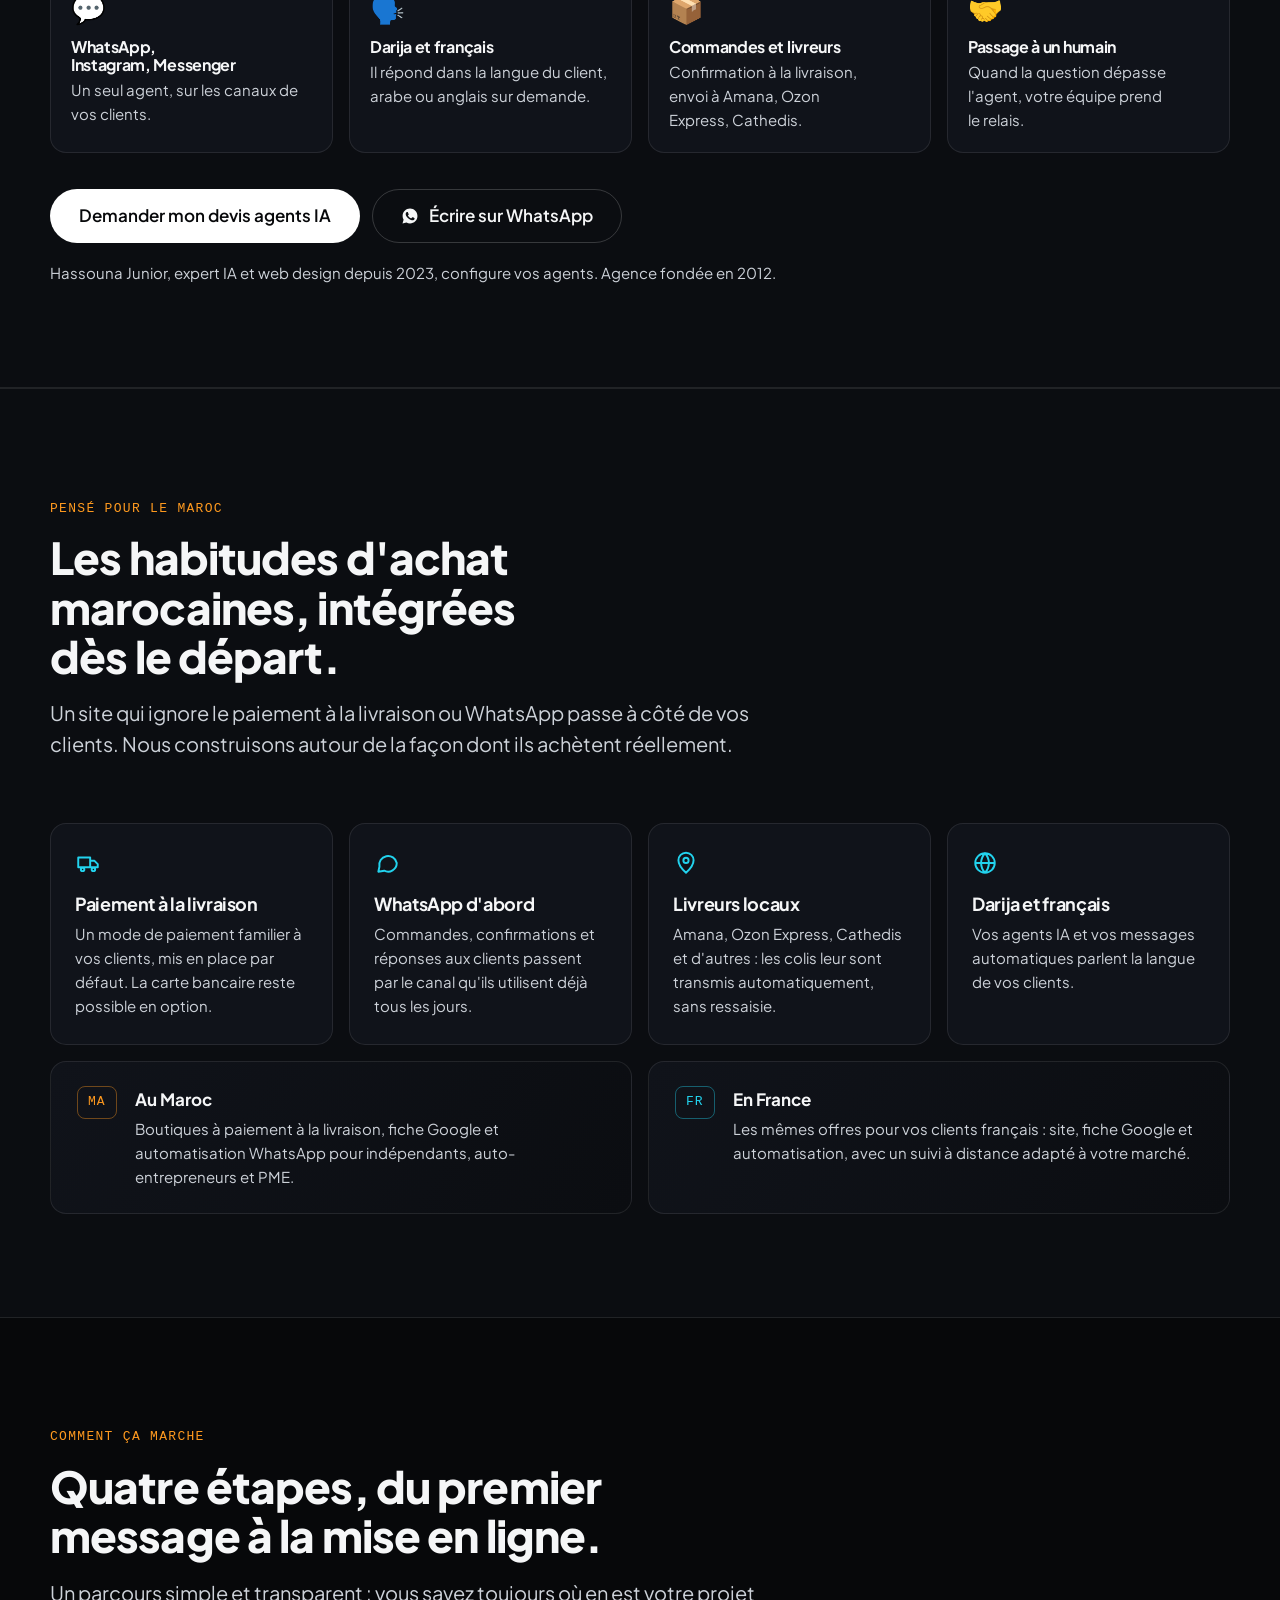
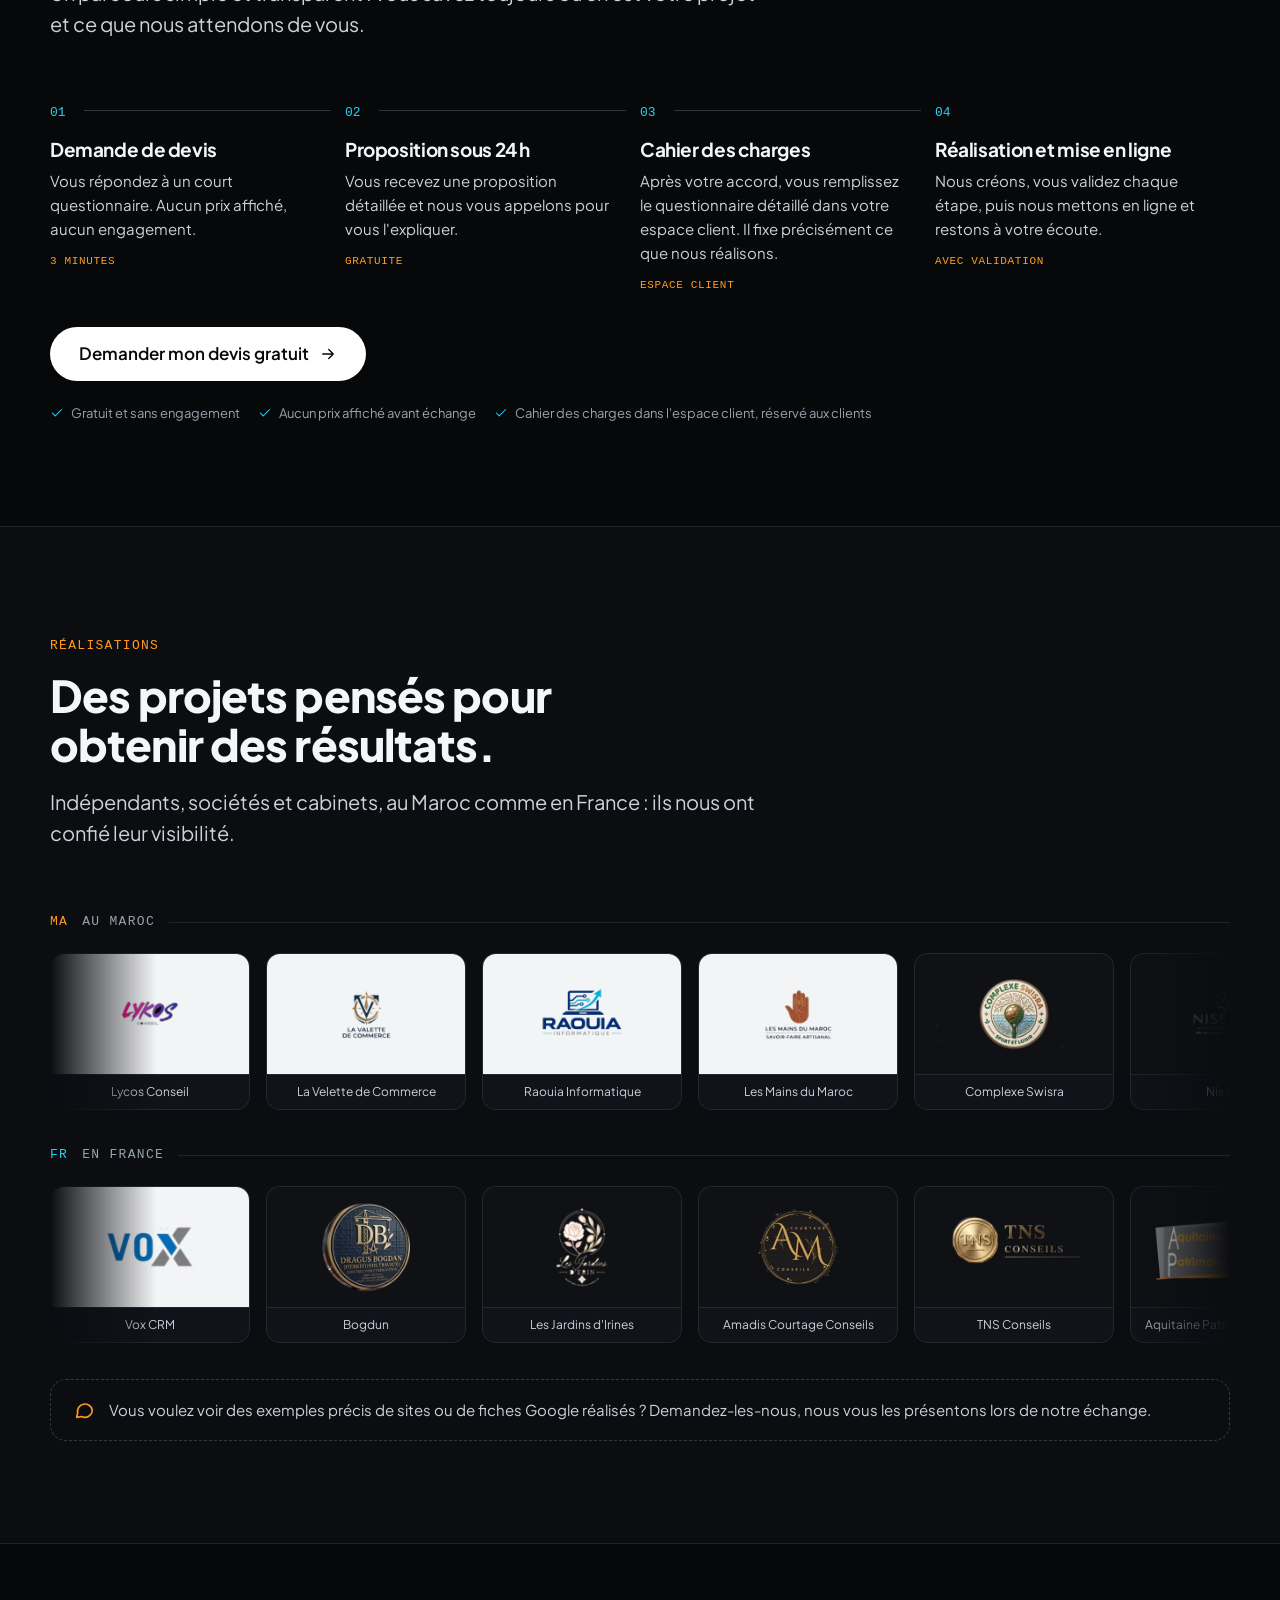
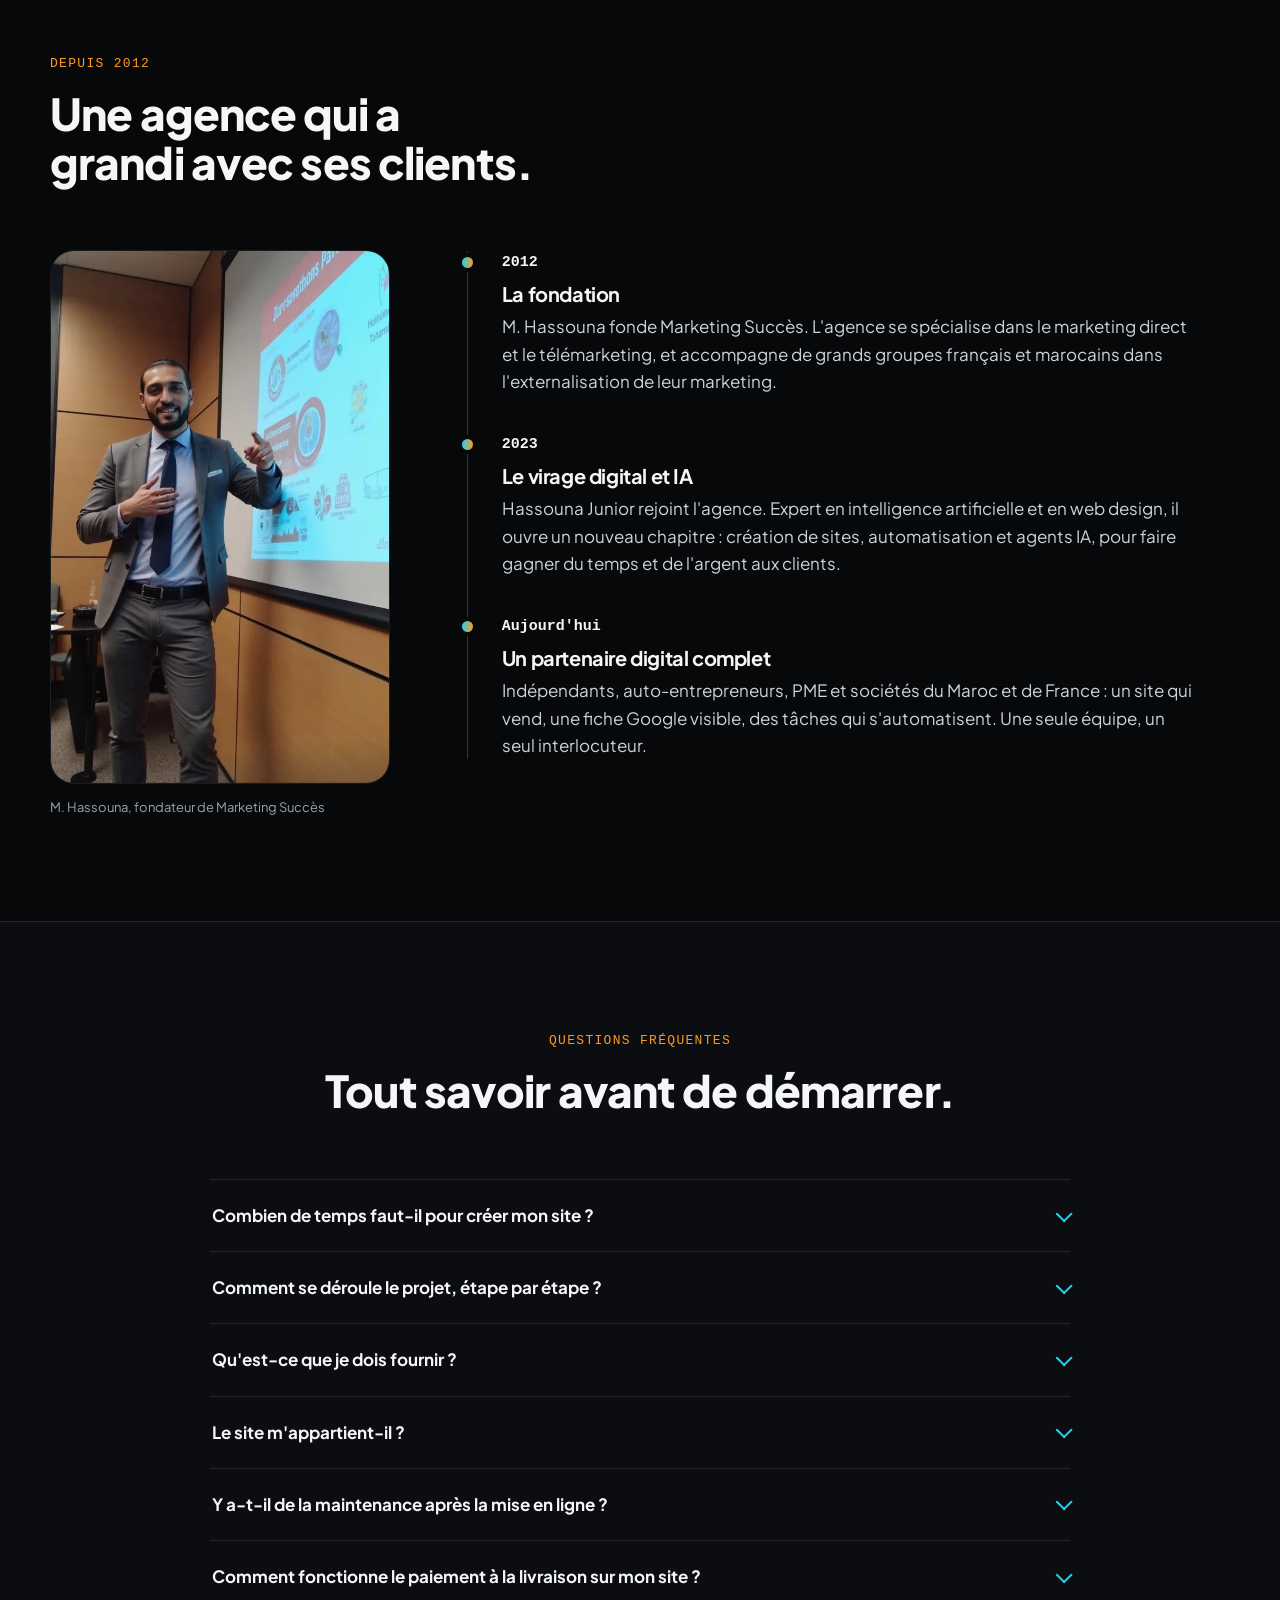
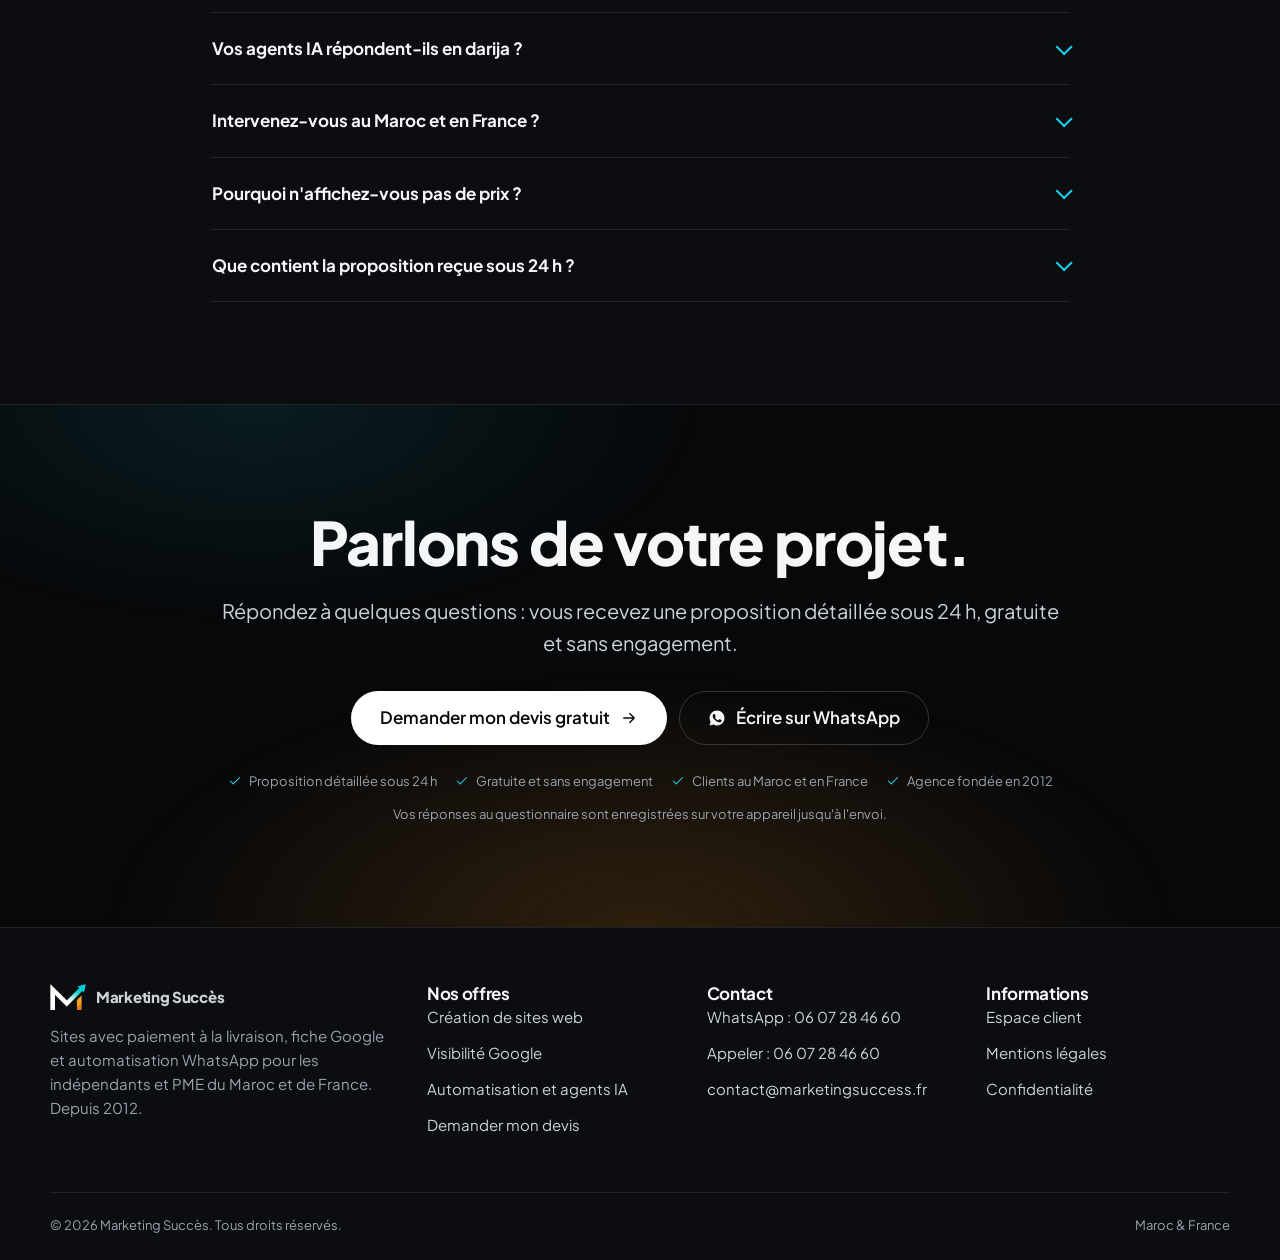
==== commit e5653ccb: "Revert "Theme hybride : hero/IA/CTA/footer sombres, contenu et formulaires clairs, correctifs de lis" ====
--- a/index.html
+++ b/index.html
@@ -256,7 +256,7 @@
   </div>
 
   <!-- ========== OFFRES ========== -->
-  <section class="section on-light" id="offres">
+  <section class="section" id="offres">
     <div class="wrap">
       <div class="sec-head reveal">
         <span class="eyebrow">Nos trois offres</span>
@@ -441,7 +441,7 @@
   </section>
 
   <!-- ========== MAROC (+ FRANCE) ========== -->
-  <section class="section alt on-light" id="maroc">
+  <section class="section alt" id="maroc">
     <div class="wrap">
       <div class="sec-head reveal">
         <span class="eyebrow">Pensé pour le Maroc</span>
@@ -462,7 +462,7 @@
   </section>
 
   <!-- ========== COMMENT ÇA MARCHE ========== -->
-  <section class="section on-light" id="methode">
+  <section class="section" id="methode">
     <div class="wrap">
       <div class="sec-head reveal">
         <span class="eyebrow">Comment ça marche</span>
@@ -481,7 +481,7 @@
   </section>
 
   <!-- ========== RÉALISATIONS ========== -->
-  <section class="section alt on-light" id="realisations">
+  <section class="section alt" id="realisations">
     <div class="wrap">
       <div class="sec-head reveal">
         <span class="eyebrow">Réalisations</span>
@@ -540,7 +540,7 @@
   </section>
 
   <!-- ========== HISTOIRE ========== -->
-  <section class="section on-light" id="histoire">
+  <section class="section" id="histoire">
     <div class="wrap">
       <div class="sec-head reveal">
         <span class="eyebrow">Depuis 2012</span>
@@ -564,7 +564,7 @@
   </section>
 
   <!-- ========== FAQ ========== -->
-  <section class="section alt on-light" id="faq">
+  <section class="section alt" id="faq">
     <div class="wrap">
       <div class="sec-head center reveal">
         <span class="eyebrow">Questions fréquentes</span>
--- a/css/site.css
+++ b/css/site.css
@@ -8,8 +8,8 @@
 :root{
   /* Couleurs */
   --bg:#07080a; --bg-2:#0b0d11; --surface:#10131a; --surface-2:#161a22;
-  --line:rgba(255,255,255,.14); --line-2:rgba(255,255,255,.28);
-  --ink:#e8eaed; --ink-2:#cdd2d9; --muted:#9aa3ad;
+  --line:rgba(255,255,255,.09); --line-2:rgba(255,255,255,.18);
+  --ink:#f5f6f7; --ink-2:#cdd2d9; --muted:#9aa3ad;
   --cyan:#22d3ee; --orange:#ff9a1f; --wa:#25d366; --wa-ink:#04210f; --danger:#ff8a80; --ok:#4ade80;
   --grad:linear-gradient(95deg,var(--cyan),var(--orange));
   /* Typo */
@@ -25,12 +25,7 @@
   --shadow:0 24px 60px -28px rgba(0,0,0,.8);
   --ease:cubic-bezier(.2,.7,.2,1);
   --header-h:68px;
-  --btn-bg:#fff; --btn-ink:#07080a;
-}
-
-/* Hybride : zones claires (lisibilité des textes longs). Le hero, l'expertise IA, le CTA final, l'en-tête et le pied de page restent sombres. */
-.on-light{--bg:#fbfaf7;--bg-2:#f3f1ec;--surface:#ffffff;--surface-2:#f3f1ec;--ink:#14171c;--ink-2:#363b44;--muted:#5a626d;--cyan:#0e7490;--orange:#a34a07;--danger:#b42318;--ok:#15803d;--line:rgba(20,23,28,.12);--line-2:rgba(20,23,28,.28);--shadow:0 24px 60px -32px rgba(20,23,28,.30);--btn-bg:#14171c;--btn-ink:#ffffff;--grad:linear-gradient(95deg,#0e7490,#a34a07);background:var(--bg);color:var(--ink);color-scheme:light}
-html{background:var(--bg);color-scheme:dark}
+}
 
 *,*::before,*::after{box-sizing:border-box}
 html{scroll-behavior:smooth;-webkit-text-size-adjust:100%}
@@ -55,12 +50,10 @@
 /* ---------- Boutons (utilisés aussi par les formulaires) ---------- */
 .btn{display:inline-flex;align-items:center;justify-content:center;gap:10px;font:600 var(--fs-sm)/1 var(--f);padding:14px 22px;border-radius:999px;border:1px solid transparent;cursor:pointer;text-decoration:none;white-space:nowrap;transition:transform .2s var(--ease),background .2s,border-color .2s,box-shadow .2s,filter .2s}
 .btn:active{transform:translateY(1px) scale(.99)}
-.btn.primary{background:var(--btn-bg);color:var(--btn-ink)}
-.btn.primary:hover{box-shadow:0 10px 30px -10px rgba(120,130,140,.55);transform:translateY(-1px)}
+.btn.primary{background:#fff;color:#07080a}
+.btn.primary:hover{box-shadow:0 10px 30px -10px rgba(255,255,255,.45);transform:translateY(-1px)}
 .btn.ghost{background:transparent;color:var(--ink);border-color:var(--line-2)}
 .btn.ghost:hover{border-color:var(--ink-2);background:rgba(255,255,255,.04)}
-.on-light .btn.ghost:hover{background:rgba(20,23,28,.05)}
-.on-light .btn.primary:hover{box-shadow:0 12px 26px -12px rgba(20,23,28,.55)}
 .btn.wa{background:var(--wa);color:var(--wa-ink)}
 .btn.wa:hover{filter:brightness(1.07);transform:translateY(-1px)}
 .btn.lg{padding:17px 28px;font-size:var(--fs-md)}
@@ -69,8 +62,7 @@
 .btn[disabled],.btn.off{opacity:.45;cursor:not-allowed}
 
 /* ---------- En-tête ---------- */
-.site-header{position:sticky;top:0;z-index:100;background:rgba(7,8,10,.96);border-bottom:1px solid var(--line)}
-@media (min-width:900px) and (hover:hover){.site-header{background:rgba(7,8,10,.78);-webkit-backdrop-filter:blur(14px);backdrop-filter:blur(14px)}}
+.site-header{position:sticky;top:0;z-index:100;background:rgba(7,8,10,.78);-webkit-backdrop-filter:blur(14px);backdrop-filter:blur(14px);border-bottom:1px solid var(--line)}
 .nav{height:var(--header-h);display:flex;align-items:center;gap:28px}
 .brand{display:flex;align-items:center;gap:10px;text-decoration:none;font-weight:800;letter-spacing:-.02em;font-size:1.0625rem;white-space:nowrap}
 .brand img{height:26px;width:auto}
@@ -156,7 +148,7 @@
 .offer-num{font-family:var(--f-mono);font-size:var(--fs-xs);color:var(--cyan);letter-spacing:.1em}
 .offer h3{margin:10px 0 18px;font-size:clamp(1.5rem,1.2rem + 1.3vw,2.125rem)}
 .offer-row{display:grid;grid-template-columns:110px 1fr;gap:6px 16px;padding:14px 0;border-top:1px solid var(--line);font-size:var(--fs-sm)}
-.offer-row dt{font-family:var(--f-mono);font-size:.8125rem;letter-spacing:.04em;text-transform:uppercase;color:var(--muted);padding-top:3px}
+.offer-row dt{font-family:var(--f-mono);font-size:.75rem;letter-spacing:.06em;text-transform:uppercase;color:var(--muted);padding-top:3px}
 .offer-row dd{margin:0;color:var(--ink-2)}
 .offer-row dd strong{color:var(--ink);font-weight:600}
 .ticks{display:grid;gap:7px}
@@ -167,7 +159,7 @@
 
 /* Visuels d'offre (illustrations HTML/CSS) */
 .vis{position:relative;width:min(100%,430px);border-radius:var(--r-lg);background:linear-gradient(160deg,var(--surface-2),var(--surface));border:1px solid var(--line);padding:22px;box-shadow:var(--shadow)}
-.vis-tag{position:absolute;top:-12px;left:22px;padding:5px 12px;border-radius:999px;background:var(--bg);border:1px solid var(--line-2);font-size:.8125rem;font-family:var(--f-mono);letter-spacing:.04em;text-transform:uppercase;color:var(--muted)}
+.vis-tag{position:absolute;top:-12px;left:22px;padding:5px 12px;border-radius:999px;background:var(--bg);border:1px solid var(--line-2);font-size:.6875rem;font-family:var(--f-mono);letter-spacing:.06em;text-transform:uppercase;color:var(--muted)}
 .vis-note{margin-top:14px;font-size:.6875rem;color:var(--muted);text-align:center}
 .shop-img{aspect-ratio:16/9;border-radius:12px;background:linear-gradient(135deg,#1c2430,#0f141b);display:grid;place-items:center;color:var(--muted);border:1px solid var(--line);margin-bottom:16px}
 .shop-img .ico{width:40px;height:40px;opacity:.55}
@@ -225,7 +217,7 @@
 .step:last-child::after{display:none}
 .step h3{font-size:1.1875rem;margin-bottom:8px}
 .step p{font-size:var(--fs-sm);color:var(--ink-2)}
-.step .tagline{display:inline-block;margin-top:12px;font-family:var(--f-mono);font-size:.8125rem;color:var(--orange);letter-spacing:.04em;text-transform:uppercase}
+.step .tagline{display:inline-block;margin-top:12px;font-family:var(--f-mono);font-size:.6875rem;color:var(--orange);letter-spacing:.06em;text-transform:uppercase}
 
 /* Réalisations */
 .logos-label{display:flex;align-items:center;gap:14px;margin:0 0 16px;font-family:var(--f-mono);font-size:var(--fs-xs);letter-spacing:.1em;text-transform:uppercase;color:var(--muted)}
@@ -342,7 +334,6 @@
   .wa-float{display:none}
   .cta-bar{position:fixed;left:0;right:0;bottom:0;z-index:95;display:grid;grid-template-columns:1fr auto;gap:10px;padding:10px 14px calc(10px + env(safe-area-inset-bottom));background:rgba(7,8,10,.94);-webkit-backdrop-filter:blur(14px);backdrop-filter:blur(14px);border-top:1px solid var(--line-2)}
   .cta-bar .btn{padding:14px 16px}
-  .cta-bar{background:rgba(7,8,10,.97);-webkit-backdrop-filter:none;backdrop-filter:none}
   body.has-cta-bar{padding-bottom:78px}
   .also,.zones{grid-template-columns:minmax(0,1fr)}
   .maroc-grid{grid-template-columns:minmax(0,1fr)}
@@ -377,31 +368,3 @@
 
 .hero-grid>*,.offer>*,.story>*,.zone>div{min-width:0}
 .nav-client{white-space:nowrap}
-
-/* Impression (pages légales) */
-@media print{html,body{background:#fff!important;color:#000!important}.site-header,.site-footer,.cta-bar,.wa-float,.consent,.msg,.skip{display:none!important}.legal a{color:#000}.legal p,.legal li{color:#000}}
-
-
-/* ---------- Hybride : finitions des zones claires (.on-light) ---------- */
-/* Transitions sombre -> clair : filet dégradé fin aux jonctions */
-.facts+.on-light::before,#ia+.on-light::before,.on-light+.final::after{content:"";position:absolute;left:0;right:0;top:0;height:1px;z-index:1;background:linear-gradient(90deg,transparent,rgba(34,211,238,.7) 30%,rgba(255,154,31,.7) 70%,transparent);pointer-events:none}
-.on-light+.final{border-top:1px solid rgba(255,255,255,.08)}
-.on-light.section.alt{background:var(--bg-2)}
-/* Cartes blanches, ombre douce */
-.on-light .card,.on-light .also-card,.on-light .zone,.on-light .logo-tile,.on-light .proof-note{box-shadow:0 1px 2px rgba(20,23,28,.05),0 14px 30px -20px rgba(20,23,28,.22)}
-.on-light .card:hover,.on-light .logo-tile:hover{border-color:rgba(14,116,144,.35);background:var(--surface);box-shadow:0 1px 2px rgba(20,23,28,.06),0 20px 38px -20px rgba(20,23,28,.3)}
-.on-light .zone{background:linear-gradient(120deg,#fff,var(--bg-2))}
-.on-light.section.alt .zone{background:#fff}
-.on-light .zone.ma .zone-tag{border-color:rgba(180,83,9,.4)}
-.on-light .zone.fr .zone-tag{border-color:rgba(14,116,144,.4)}
-.on-light .proof-note{background:var(--surface);border-style:dashed}
-.on-light .story figure img{box-shadow:0 24px 50px -28px rgba(20,23,28,.4)}
-.on-light .step::after{background:var(--line-2)}
-.on-light .faq summary:hover{color:var(--cyan)}
-.on-light .tl{border-left-color:rgba(20,23,28,.22)}
-.on-light .tl::before{box-shadow:0 0 0 4px var(--bg),0 0 0 5px rgba(20,23,28,.1)}
-.on-light.section.alt .tl::before{box-shadow:0 0 0 4px var(--bg-2),0 0 0 5px rgba(20,23,28,.1)}
-.on-light .sec-head p{color:var(--ink-2)}
-/* Flottants lisibles sur fond clair */
-.wa-float{box-shadow:0 0 0 3px rgba(255,255,255,.85),0 12px 28px -8px rgba(0,0,0,.5)}
-body .msg-btn{box-shadow:0 0 0 3px rgba(255,255,255,.85),0 12px 28px -8px rgba(0,0,0,.5)}
--- a/css/logos.css
+++ b/css/logos.css
@@ -34,11 +34,3 @@
 @media (prefers-reduced-motion:reduce) and (min-width:700px){
   .marquee .logo-tile{width:var(--tw)}
 }
-
-
-/* Hybride : tuiles sur fond clair (sombres et claires volontaires, filet + ombre douce) */
-.on-light .marquee .logo-tile{border-color:rgba(20,23,28,.14);box-shadow:0 1px 2px rgba(20,23,28,.06),0 10px 22px -14px rgba(20,23,28,.3)}
-.on-light .marquee .logo-tile:hover{border-color:rgba(14,116,144,.5);box-shadow:0 0 0 3px rgba(14,116,144,.14),0 16px 28px -14px rgba(20,23,28,.35)}
-.on-light .marquee .logo-img{box-shadow:inset 0 0 0 1px rgba(255,255,255,.04)}
-.on-light .marquee .logo-img.lt{background:#f3f4f6;box-shadow:inset 0 0 0 1px rgba(20,23,28,.06)}
-.on-light .marquee .lt-name{background:#fff;color:var(--ink-2)}
--- a/css/offer-demos.css
+++ b/css/offer-demos.css
@@ -112,31 +112,3 @@
 .is-playing .flow-step:last-child .flow-dot{animation:od-lit .6s var(--s) both,od-star-pulse 1.5s calc(var(--s) + 1.2s) 2 both}
 @keyframes od-star-pulse{0%,100%{transform:none}35%{transform:scale(1.18);box-shadow:0 0 0 10px rgba(255,154,31,.22);border-color:var(--orange)}}
 }
-
-
-/* ---------- Hybride : illustrations sur fond clair ---------- */
-.on-light .vis{background:linear-gradient(160deg,#fff,var(--bg-2));box-shadow:0 1px 2px rgba(20,23,28,.05),0 28px 50px -30px rgba(20,23,28,.4)}
-.on-light .shop-img{background:linear-gradient(135deg,#e6edf2,#d3dde6);border-color:rgba(20,23,28,.1);color:#4b5563}
-.on-light .shop-img .ico{opacity:.7}
-.on-light .d1-prod{border-color:rgba(20,23,28,.1);background:radial-gradient(120% 120% at 70% 0%,rgba(14,116,144,.22),transparent 55%),radial-gradient(90% 90% at 10% 100%,rgba(180,83,9,.18),transparent 60%),linear-gradient(135deg,#e6edf2,#d3dde6)}
-.on-light .d1-bot{box-shadow:0 10px 22px -8px rgba(14,116,144,.55),inset 0 0 0 1px rgba(255,255,255,.35)}
-.on-light .d1-sh{background:rgba(20,23,28,.22)}
-.on-light .d1-bot::before{background:#d97706}
-.on-light .speed{background:rgba(180,83,9,.12);color:var(--orange)}
-.on-light .speed .rt{stroke:rgba(180,83,9,.25)}
-.on-light .d1-notif{background:#fff;border-color:rgba(21,128,61,.35);color:var(--ink);box-shadow:0 10px 24px -14px rgba(20,23,28,.4)}
-.on-light .d1-cur{background:rgba(20,23,28,.85);box-shadow:0 3px 10px rgba(20,23,28,.35)}
-.on-light .d1-cur::after{border-color:var(--ink)}
-.on-light .fake-field,.on-light .gcard-line,.on-light .gcard-logo,.on-light .flow-dot{background:#fff}
-.on-light .gcard-actions span{background:#fff}
-.on-light .stars{color:#e0a100}
-.on-light .g-pin::after{background:rgba(180,83,9,.3)}
-.on-light .flow-dot .chk{border-color:#fff;color:#fff;background:var(--ok)}
-.on-light .pkt{box-shadow:0 0 8px 2px rgba(14,116,144,.45);background:var(--cyan)}
-.on-light .g-rep{background:rgba(14,116,144,.08)}
-.on-light .vis[data-demo=google] .gcard-actions span::after{background:rgba(14,116,144,.2)}
-@media (prefers-reduced-motion:no-preference){
-@keyframes od-focus{0%,100%{border-color:var(--line-2);box-shadow:none}15%,85%{border-color:var(--cyan);box-shadow:0 0 0 3px rgba(14,116,144,.16)}}
-@keyframes od-lit{0%{transform:scale(1)}40%{transform:scale(1.14);box-shadow:0 0 0 6px rgba(14,116,144,.16)}100%{transform:none;border-color:rgba(14,116,144,.6);box-shadow:0 0 12px -2px rgba(14,116,144,.3)}}
-@keyframes od-star-pulse{0%,100%{transform:none}35%{transform:scale(1.18);box-shadow:0 0 0 10px rgba(180,83,9,.16);border-color:var(--orange)}}
-}
--- a/css/motion.css
+++ b/css/motion.css
@@ -85,9 +85,3 @@
   .mo .timeline::after{display:none}
   .faq details::details-content{transition:none}
 }
-
-
-/* Hybride : zones claires (pas d'hypothèse blanc-sur-sombre) */
-.on-light .maroc-grid .card:hover{box-shadow:0 18px 40px -22px rgba(14,116,144,.4)}
-.on-light h2 .w{color:inherit}
-.on-light .mentions .ico{color:var(--cyan)}
